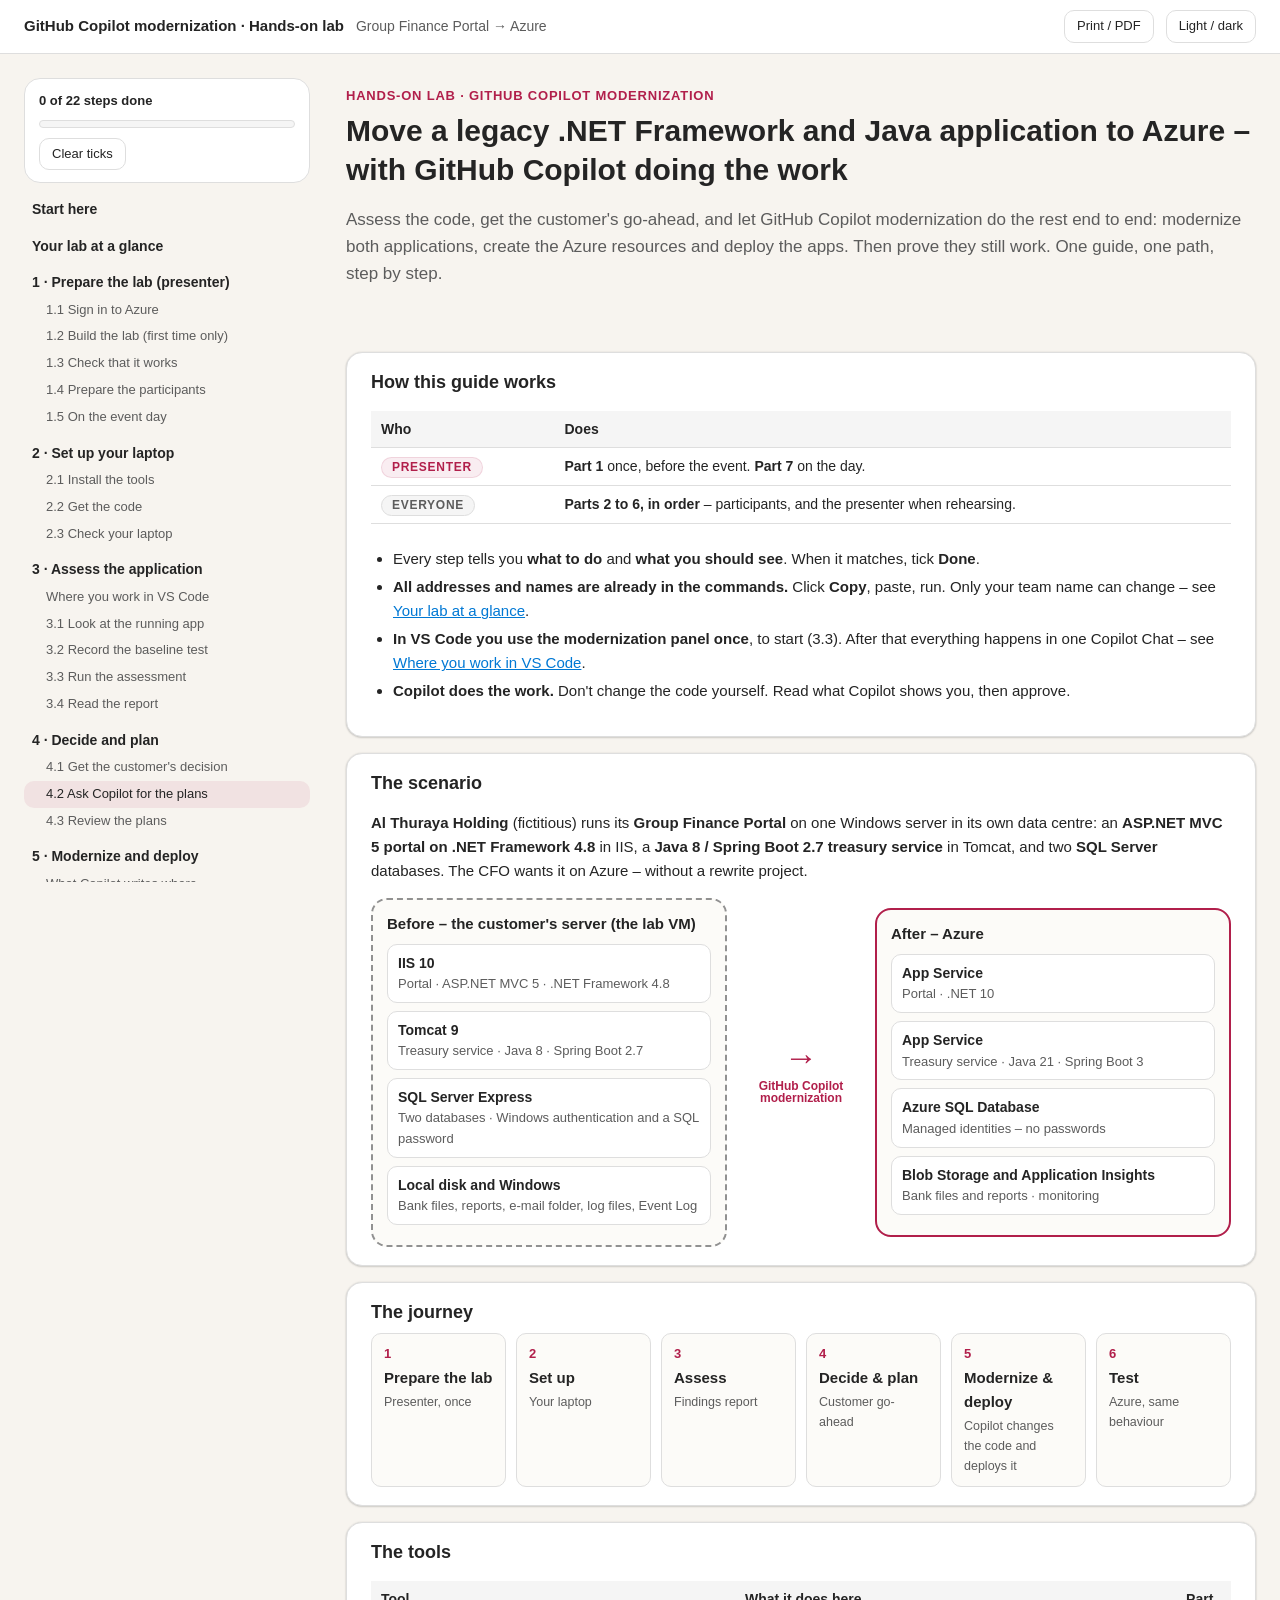
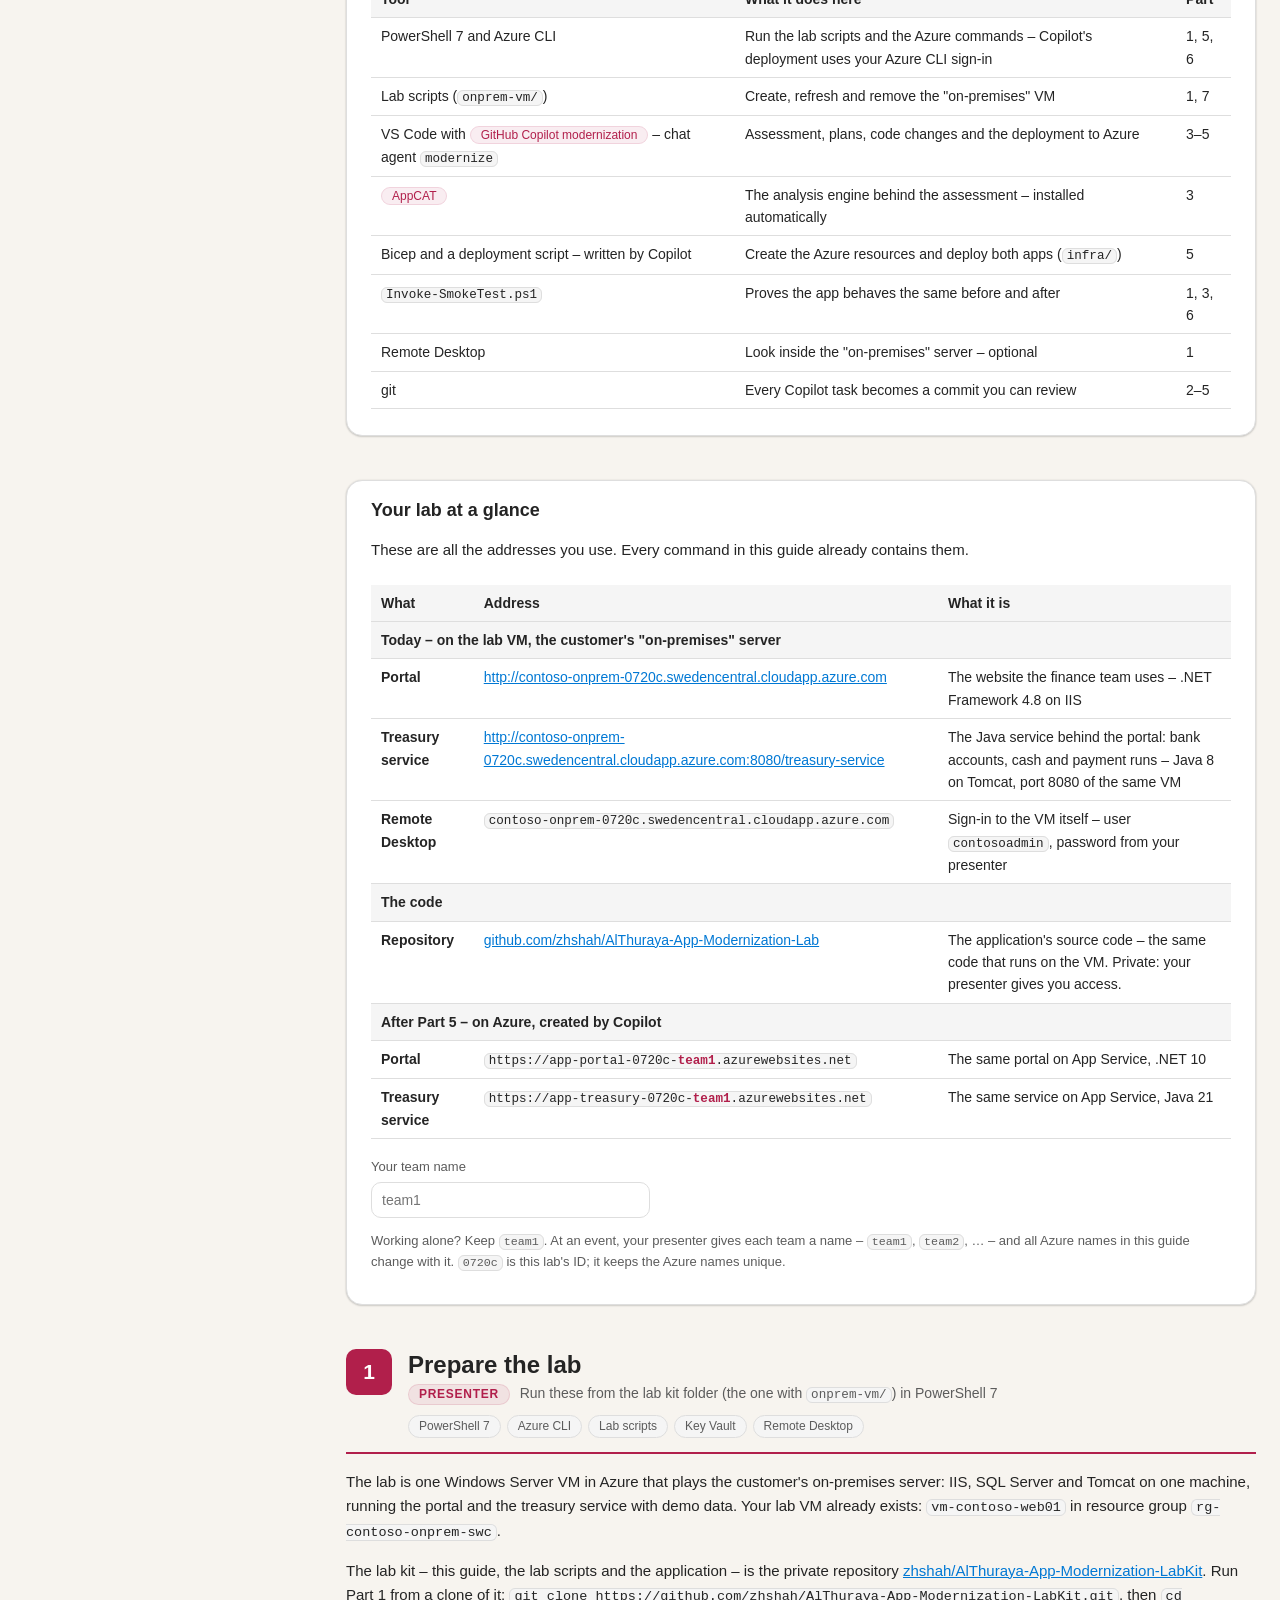
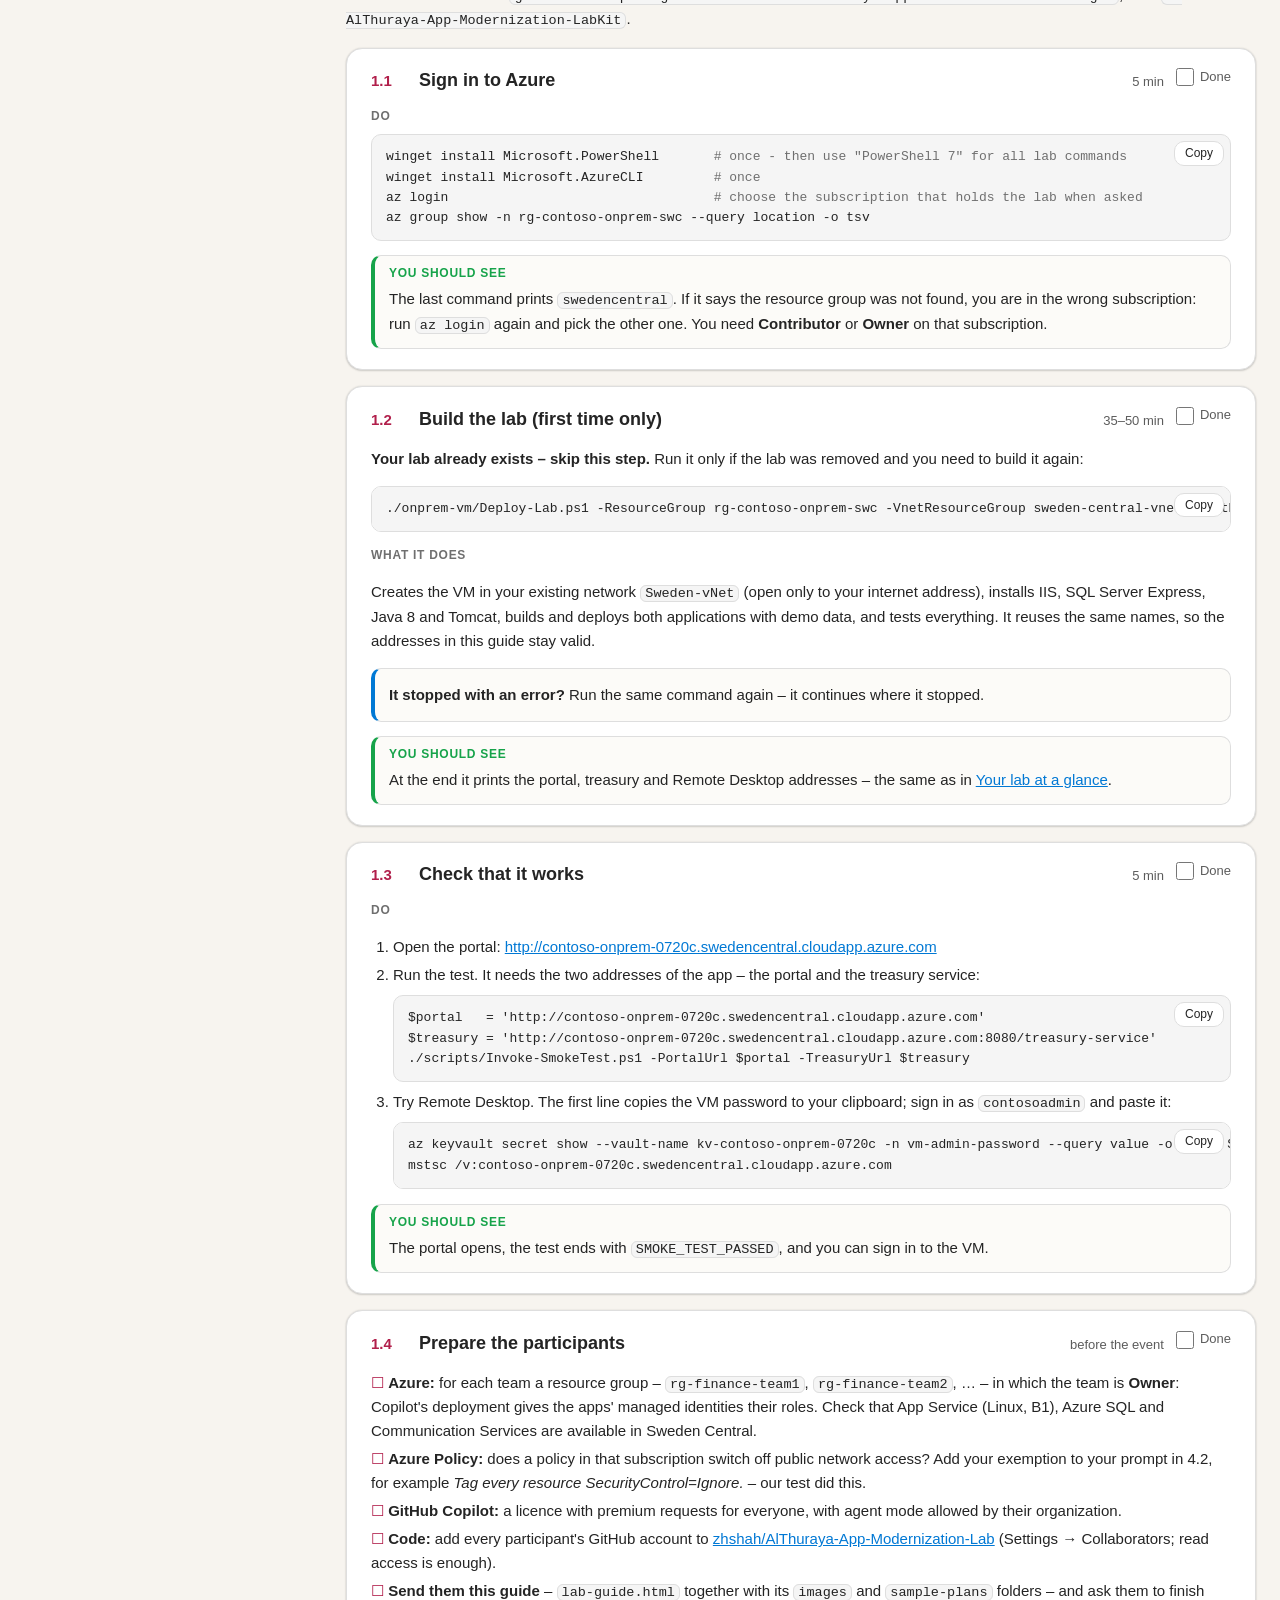
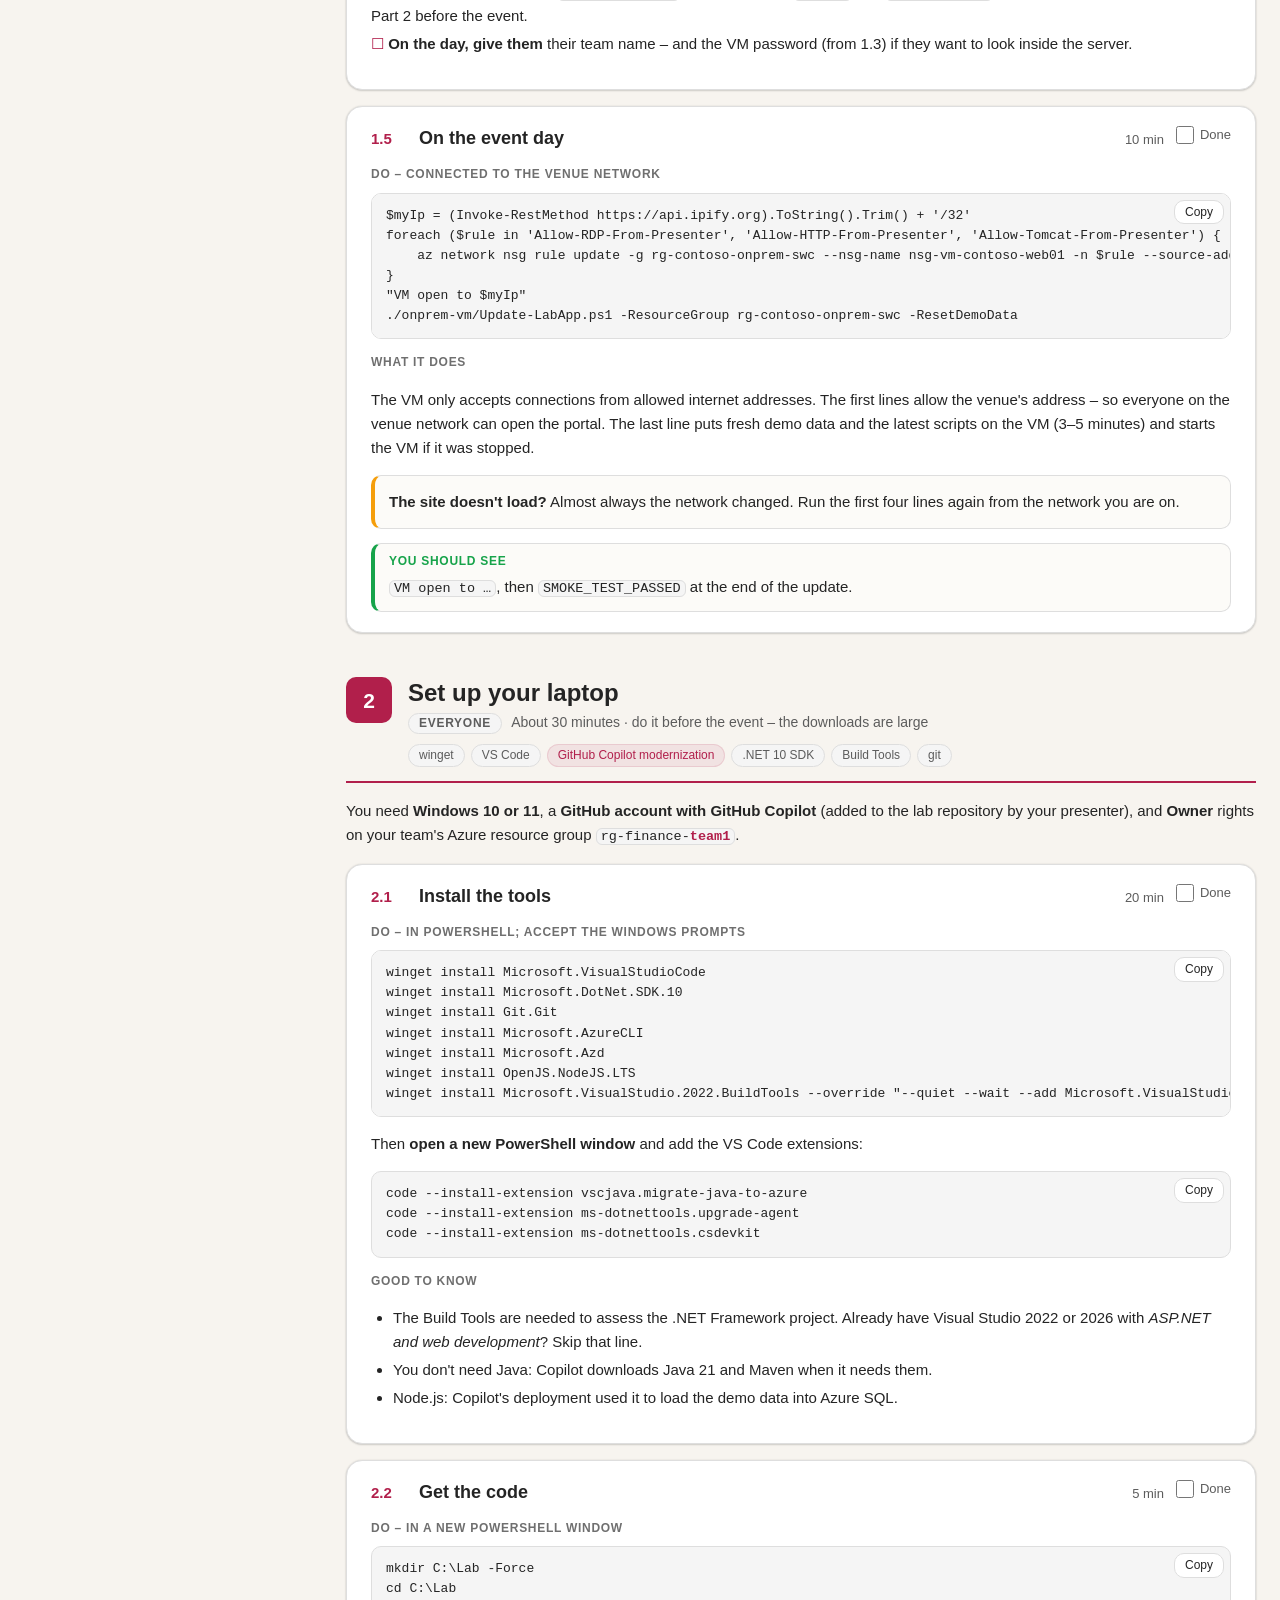
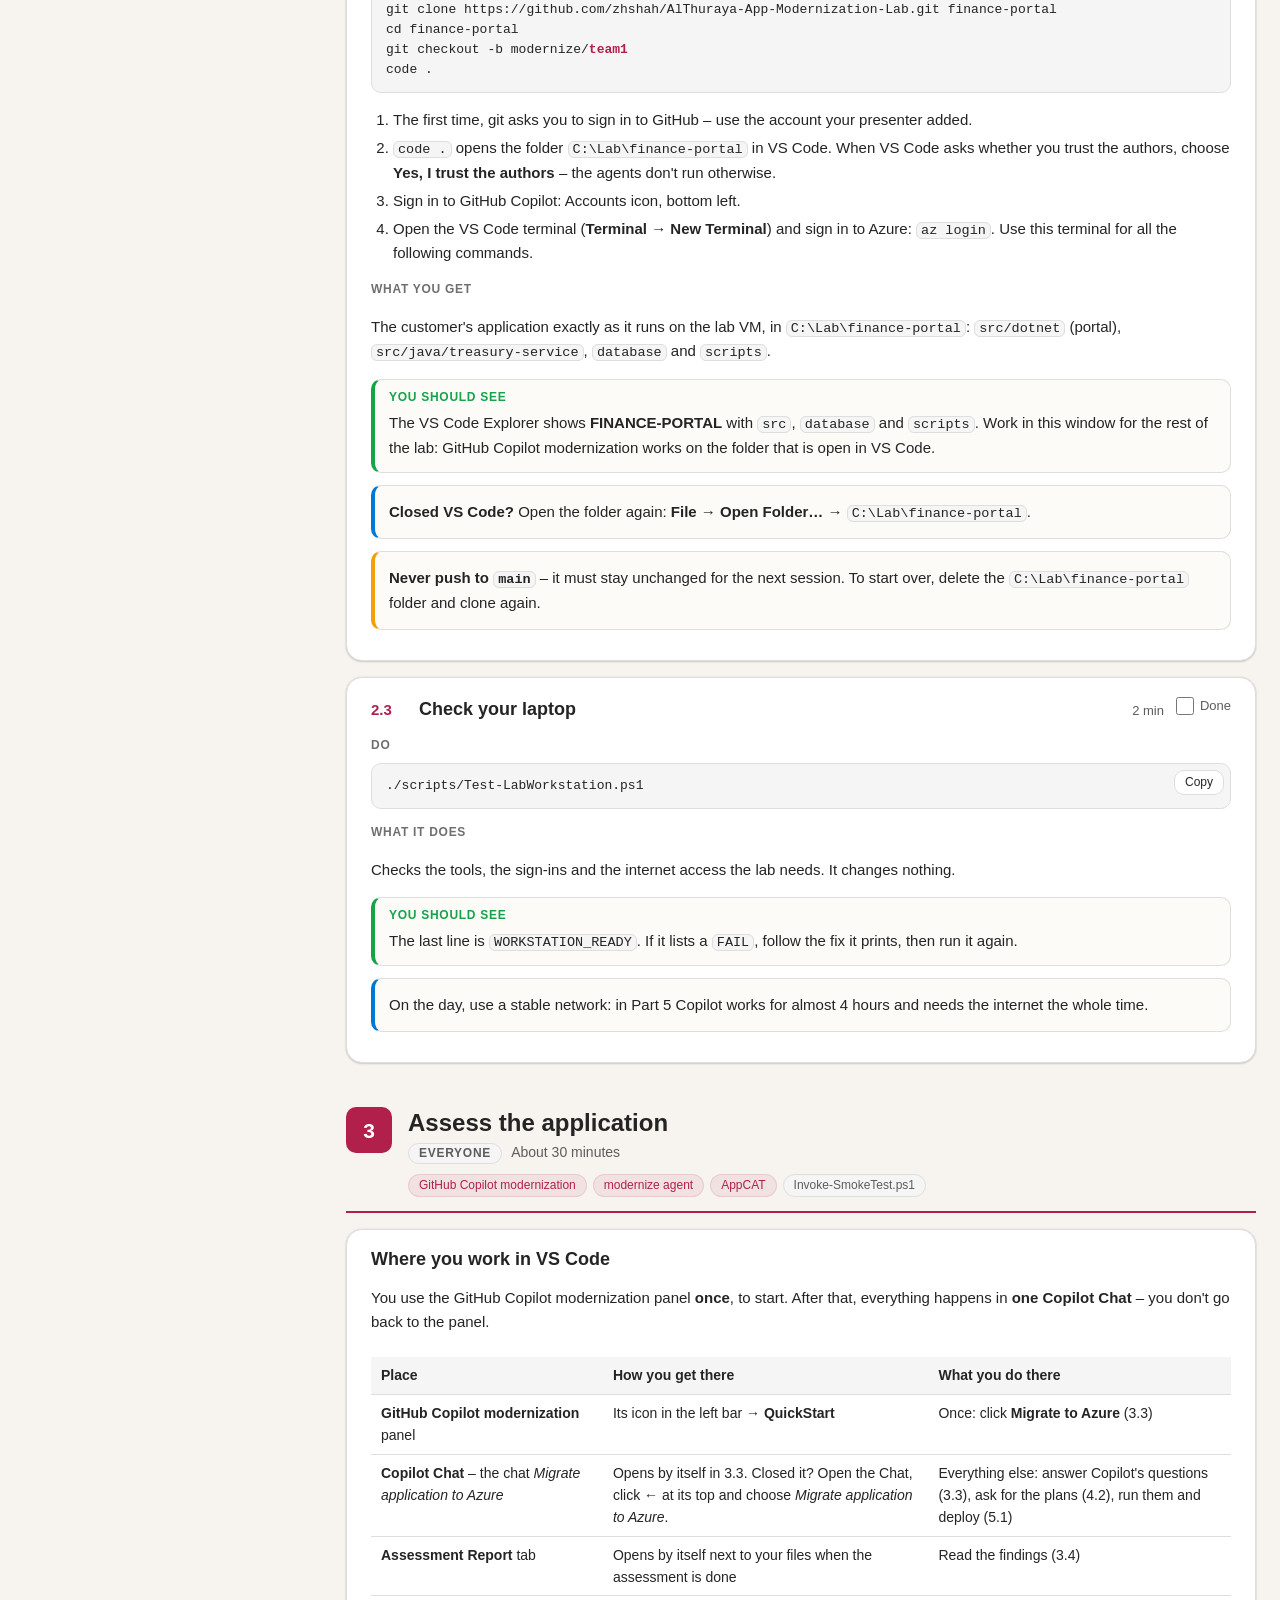
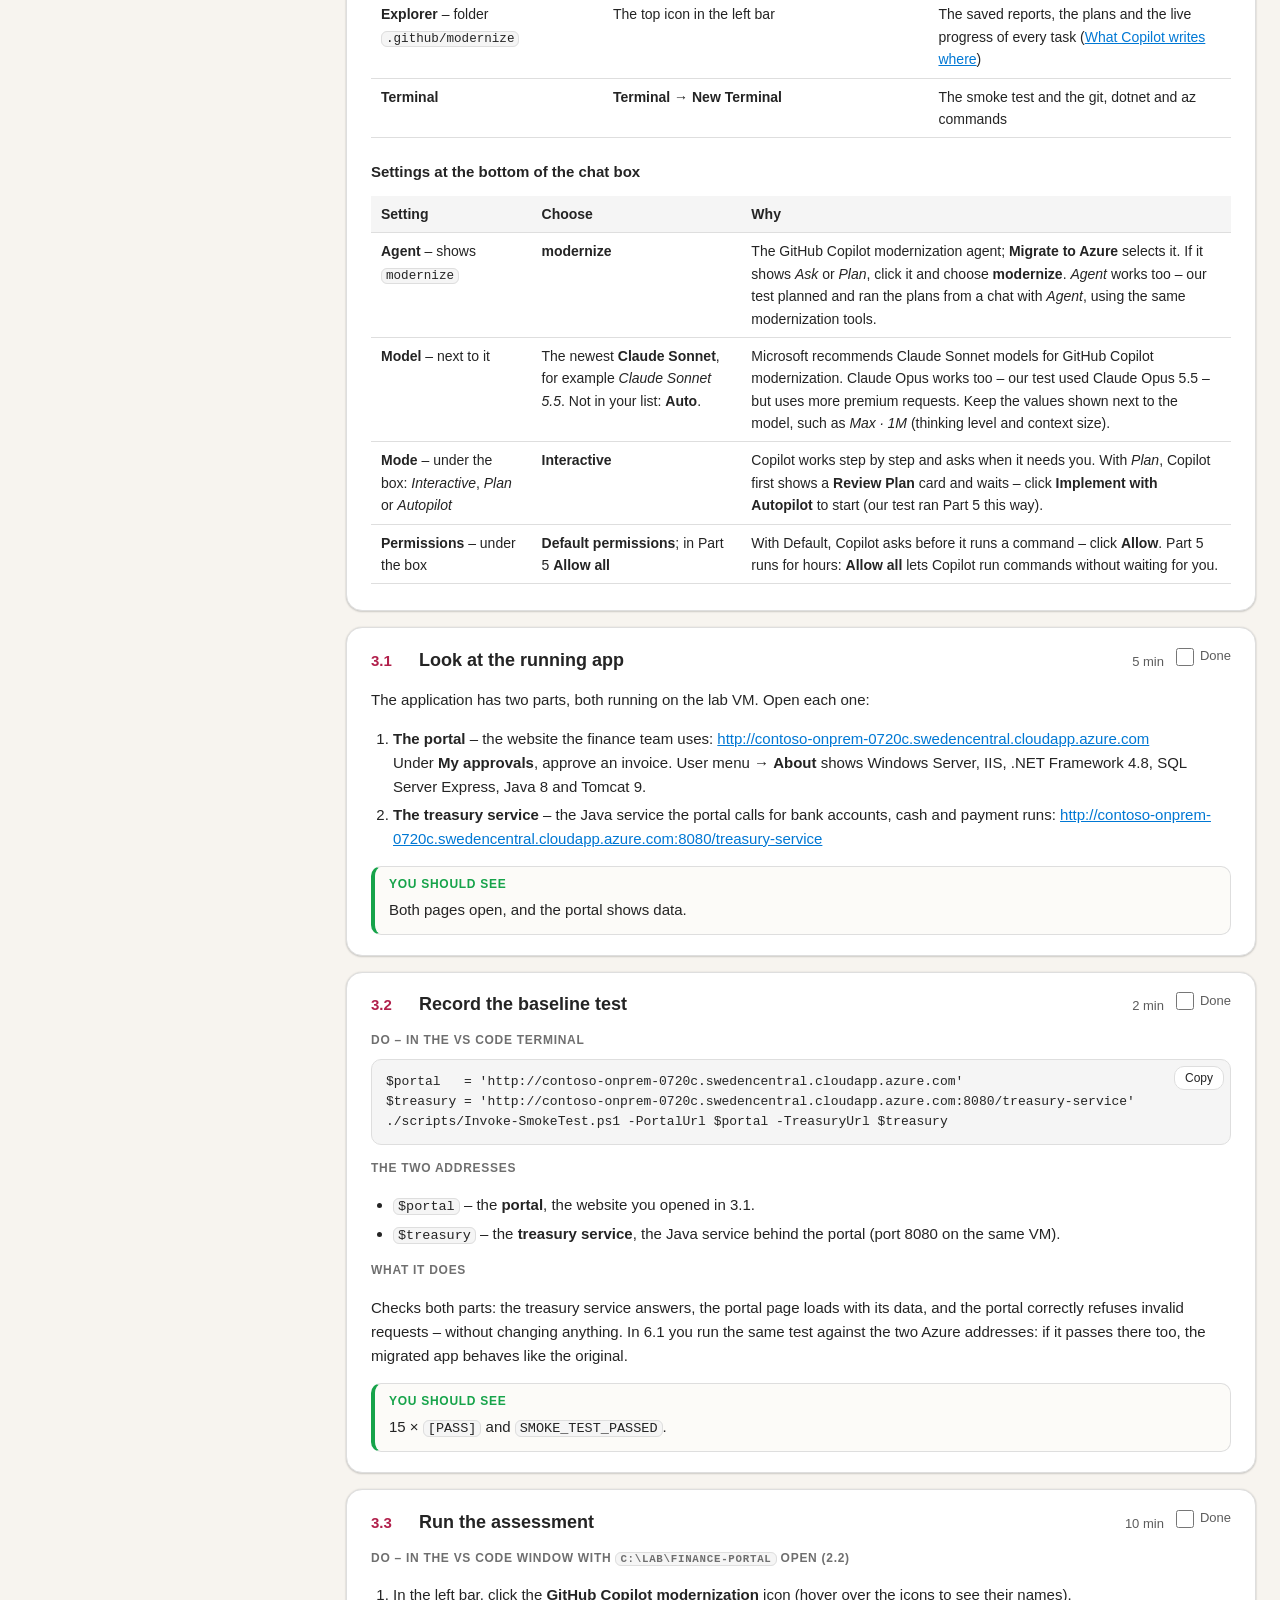
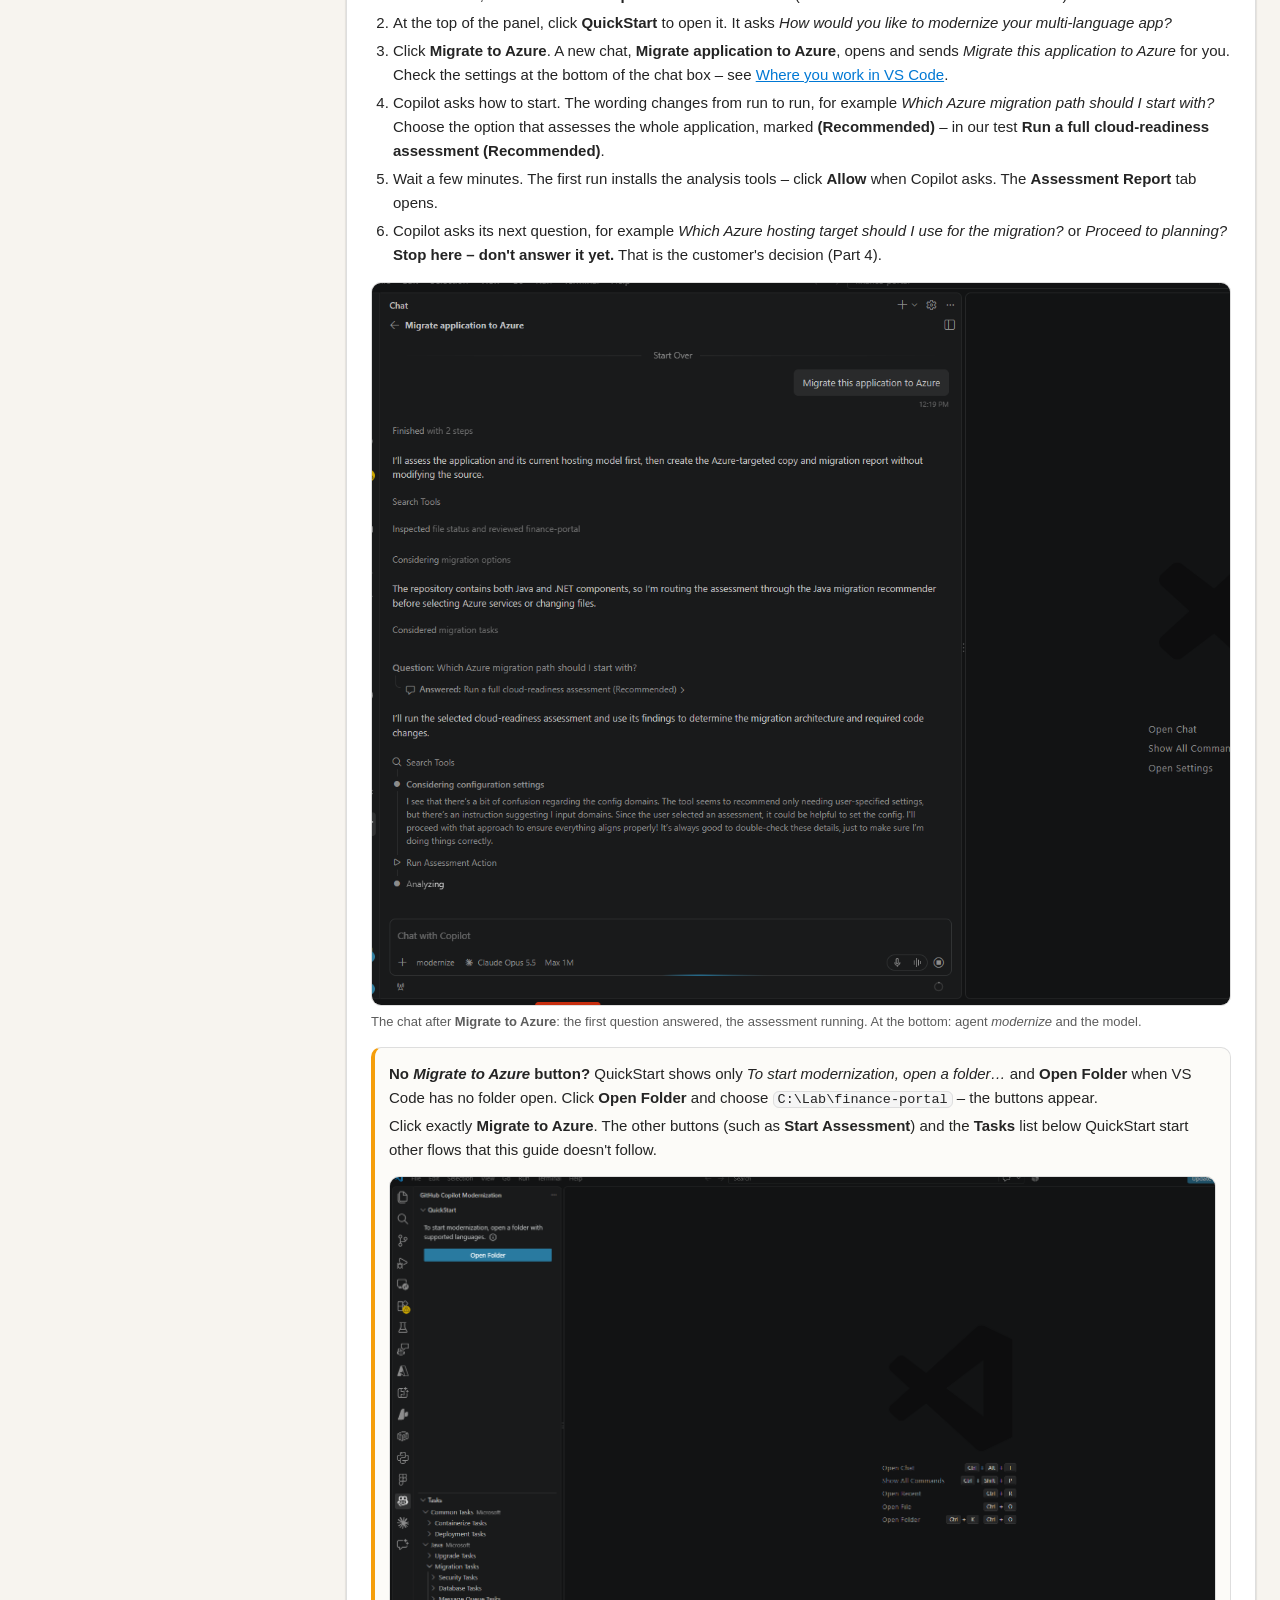
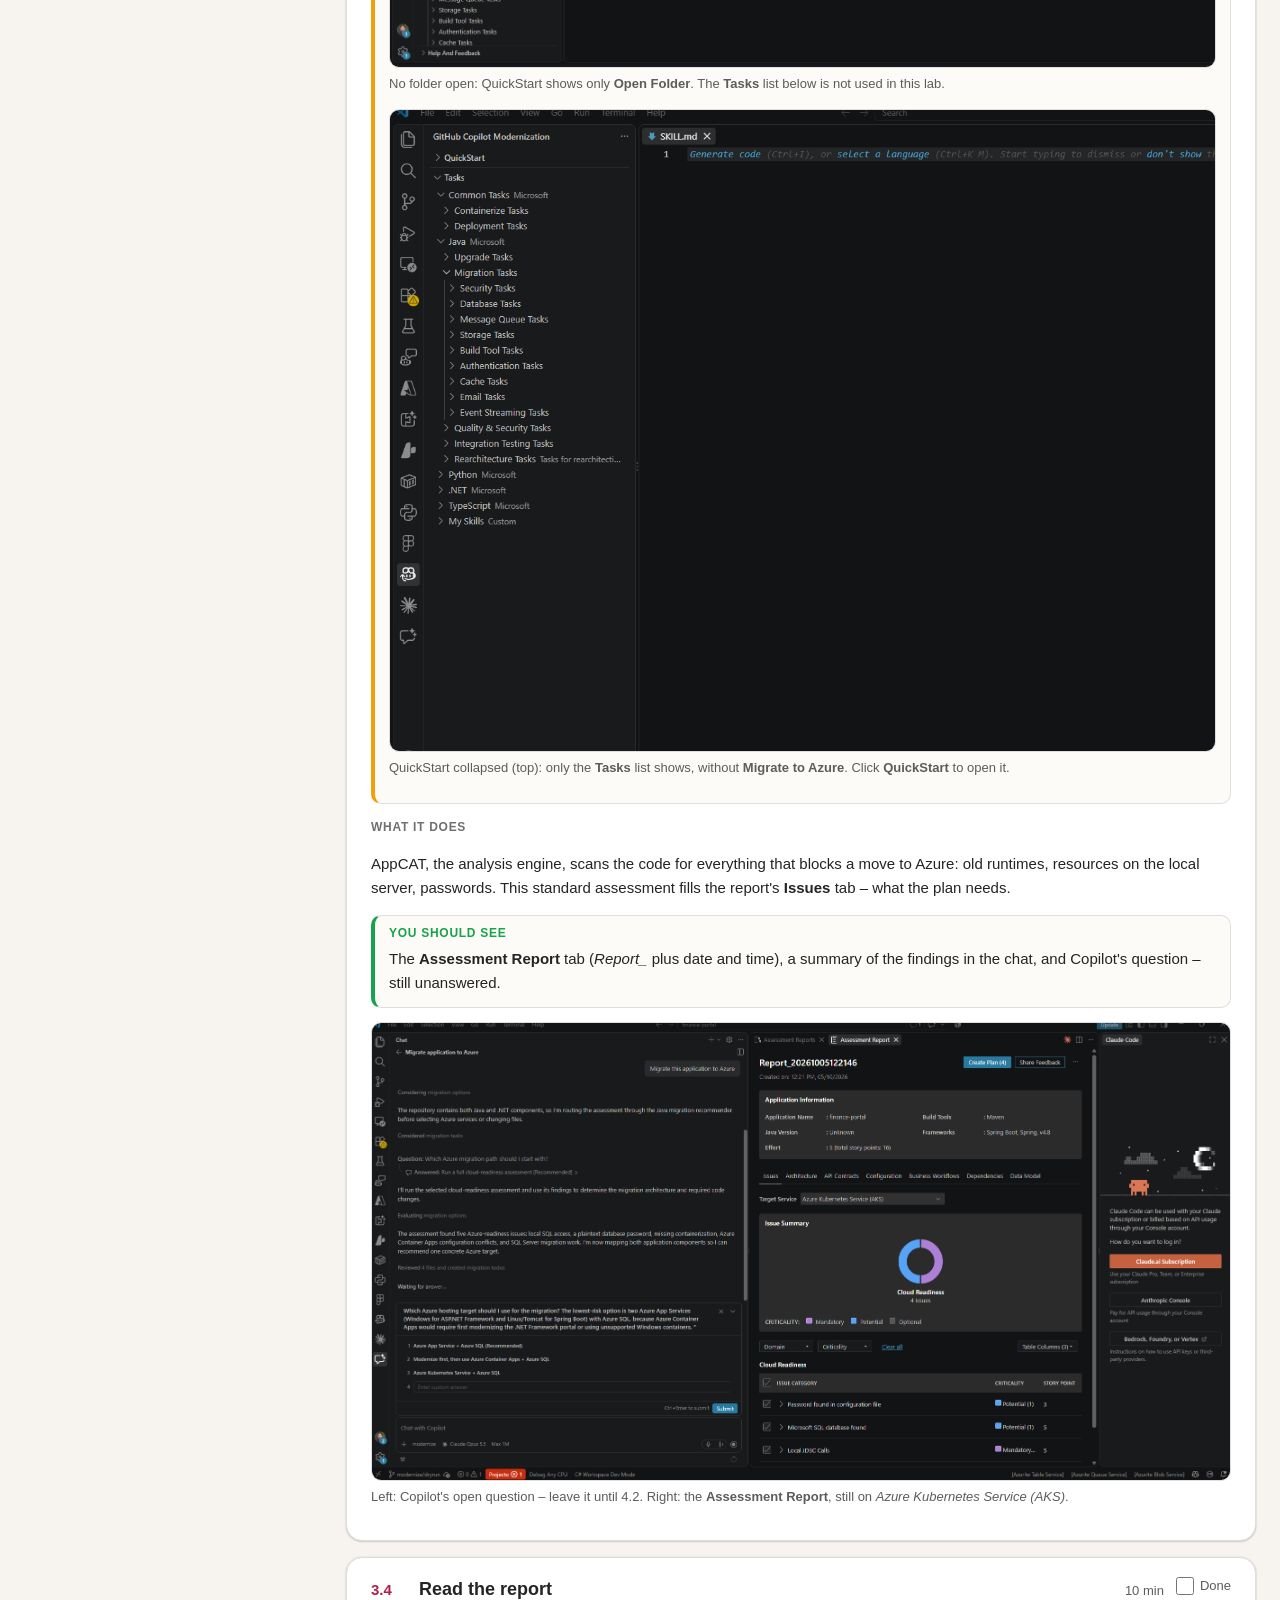
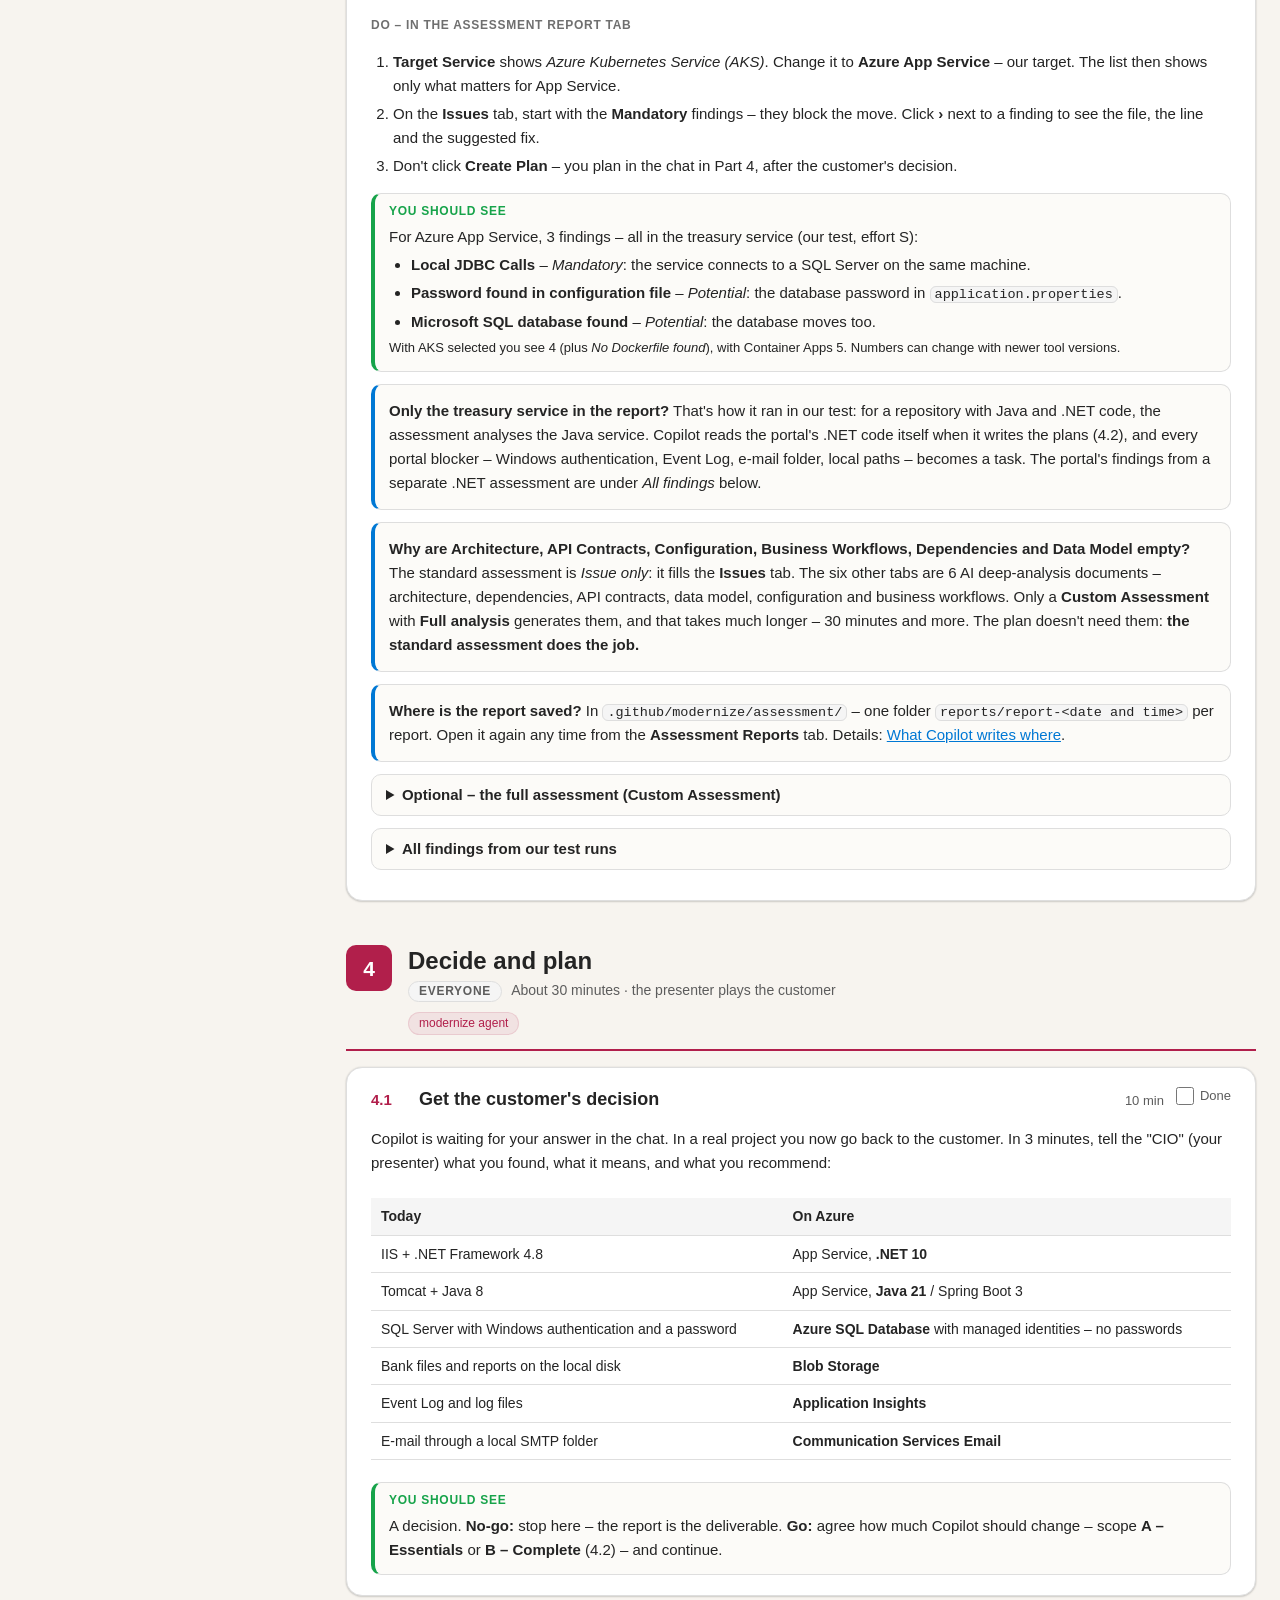
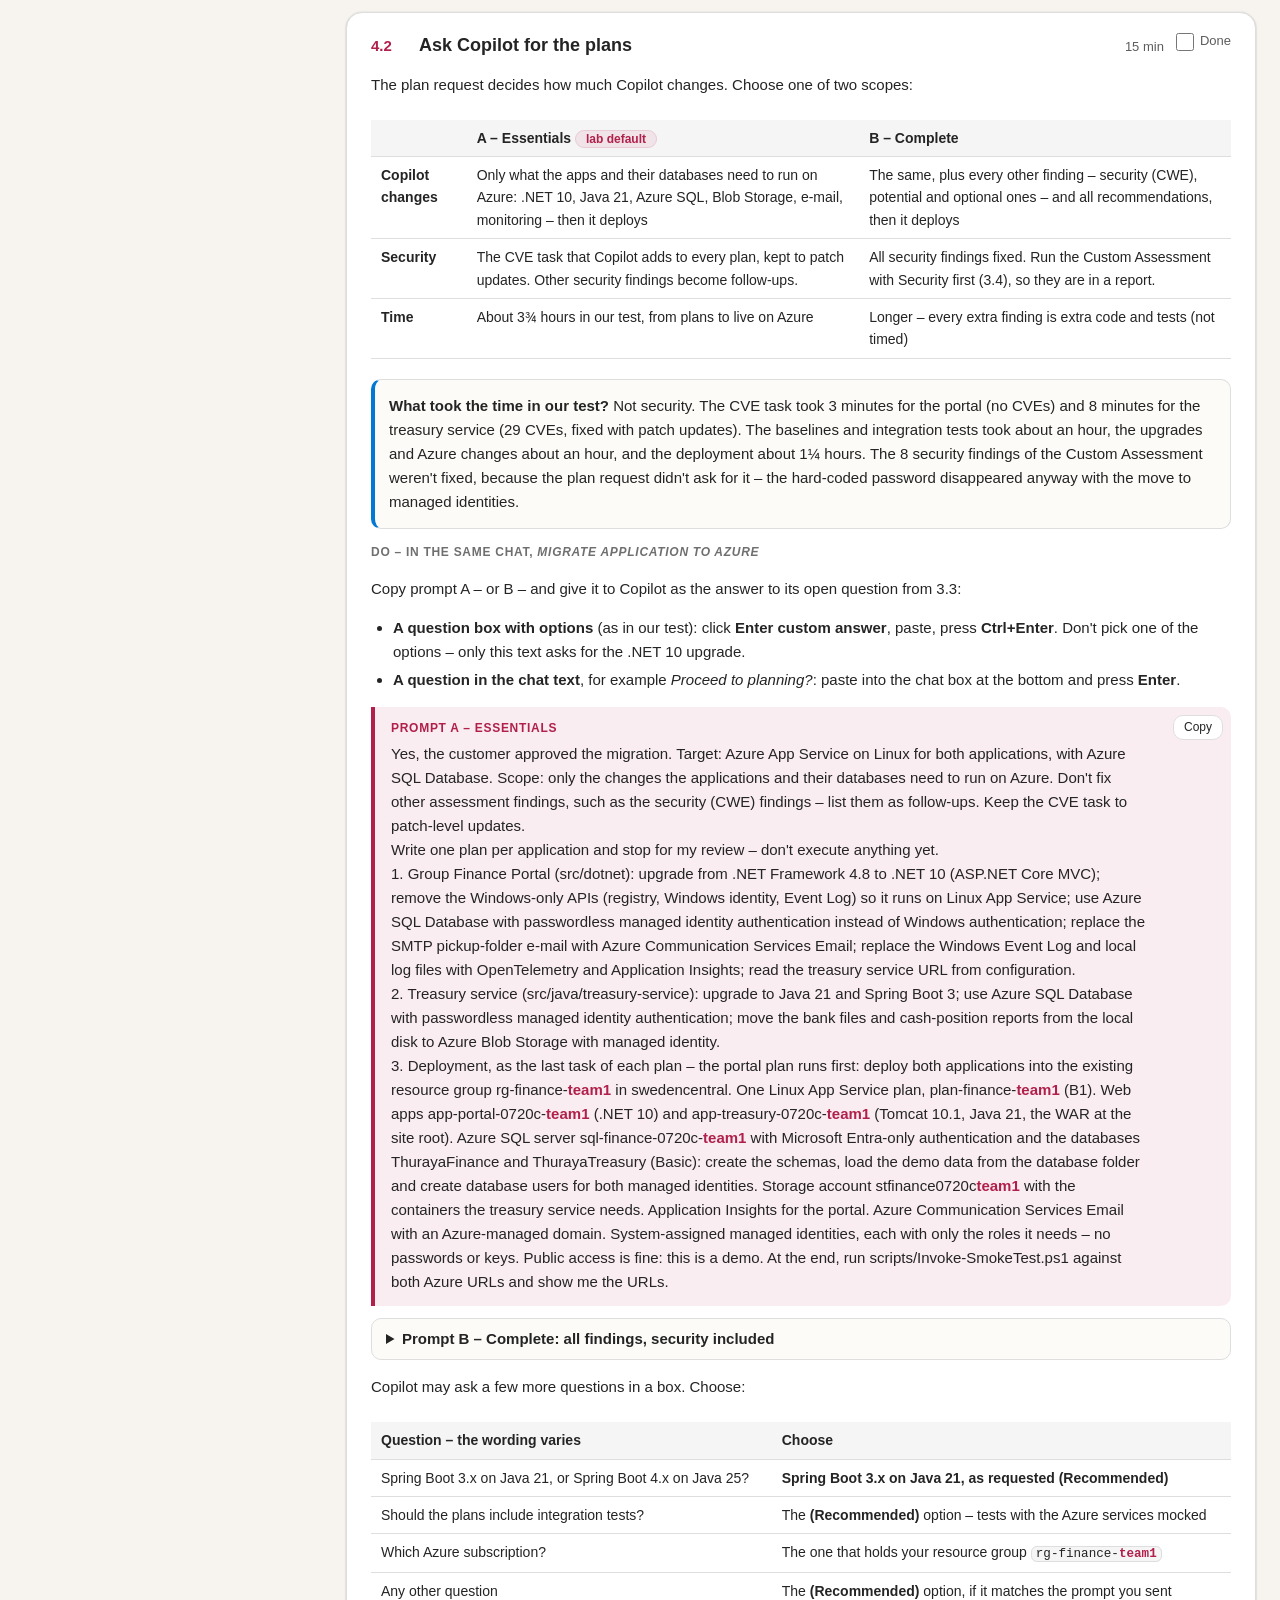
==== docs/lab/lab-guide.html @ 68ecb37b "Al Thuraya Group Finance Portal - modernization lab kit Lab guide (docs/lab/lab-guide.html) with scr" ====
<!DOCTYPE html>
<html lang="en">
<head>
<meta charset="utf-8">
<meta name="viewport" content="width=device-width, initial-scale=1">
<title>Lab guide · Modernize a .NET Framework + Java app to Azure PaaS with GitHub Copilot modernization</title>
<script>
  (() => {
    const param = new URLSearchParams(window.location.search).get("scoutTheme");
    const theme =
      param || (window.matchMedia("(prefers-color-scheme: dark)").matches ? "dark" : "light");
    document.documentElement.setAttribute("data-theme", theme);
  })();
</script>
<script>
  (() => {
    try {
      const saved = localStorage.getItem("ghcpLab.theme");
      if (saved && !new URLSearchParams(window.location.search).get("scoutTheme")) {
        document.documentElement.setAttribute("data-theme", saved);
      }
    } catch (e) { /* storage blocked: keep the detected theme */ }
  })();
</script>
<style>
:root {
  color-scheme: light;
  --cp-bg: #f7f4ef;
  --cp-bg-elevated: #fcfbf8;
  --cp-surface: #ffffff;
  --cp-surface-soft: #f5f5f5;
  --cp-border: #dedede;
  --cp-border-strong: #919191;
  --cp-text: #242424;
  --cp-text-muted: #5c5c5c;
  --cp-text-soft: #6f6f6f;
  --cp-accent: #b11f4b;
  --cp-accent-hover: #9a1a41;
  --cp-accent-soft: rgba(177, 31, 75, 0.08);
  --cp-accent-fg: #ffffff;
  --cp-success: #16a34a;
  --cp-danger: #dc2626;
  --cp-warning: #f59e0b;
  --cp-link: #0078d4;
  --cp-shadow: 0 18px 48px rgba(0, 0, 0, 0.12);
  --cp-overlay: rgba(255, 255, 255, 0.8);
  --cp-panel: rgba(255, 255, 255, 0.86);
  --cp-panel-strong: rgba(255, 255, 255, 0.96);
  --cp-sheen: rgba(255, 255, 255, 0.55);
  --cp-highlight: rgba(177, 31, 75, 0.12);
}
html[data-theme="dark"] {
  color-scheme: dark;
  --cp-bg: #3d3b3a;
  --cp-bg-elevated: #343231;
  --cp-surface: #292929;
  --cp-surface-soft: #2e2e2e;
  --cp-border: #474747;
  --cp-border-strong: #5f5f5f;
  --cp-text: #dedede;
  --cp-text-muted: #919191;
  --cp-text-soft: #b0b0b0;
  --cp-accent: #fd8ea1;
  --cp-accent-hover: #fb7b91;
  --cp-accent-soft: rgba(253, 142, 161, 0.14);
  --cp-accent-fg: #1a1a1a;
  --cp-success: #4ade80;
  --cp-danger: #f87171;
  --cp-warning: #fbbf24;
  --cp-link: #4da6ff;
  --cp-shadow: 0 18px 48px rgba(0, 0, 0, 0.32);
  --cp-overlay: rgba(41, 41, 41, 0.88);
  --cp-panel: rgba(41, 41, 41, 0.72);
  --cp-panel-strong: rgba(41, 41, 41, 0.96);
  --cp-sheen: rgba(255, 255, 255, 0.04);
  --cp-highlight: rgba(253, 142, 161, 0.12);
}

* { box-sizing: border-box; }
html { scroll-behavior: smooth; scroll-padding-top: 72px; }
body {
  margin: 0;
  background: var(--cp-bg);
  color: var(--cp-text);
  font-family: "Segoe UI", Aptos, Calibri, -apple-system, BlinkMacSystemFont, sans-serif;
  font-size: 15px;
  line-height: 1.6;
}
a { color: var(--cp-link); }
code, pre, kbd { font-family: Consolas, "Courier New", Courier, monospace; }
h1, h2, h3, h4 { line-height: 1.3; }
h1 { font-size: 30px; margin: 4px 0 12px; }
h2 { font-size: 24px; margin: 0; }
h3 { font-size: 18px; margin: 0; }
h4 { font-size: 15px; margin: 16px 0 6px; }
ul, ol { padding-left: 22px; }
li { margin: 4px 0; }

.topbar {
  position: sticky; top: 0; z-index: 20;
  display: flex; align-items: center; gap: 12px;
  padding: 10px 24px;
  background: var(--cp-panel-strong);
  border-bottom: 1px solid var(--cp-border);
}
.topbar .brand { font-weight: 700; }
.topbar .sub { color: var(--cp-text-muted); font-size: 14px; }
.topbar .spacer { flex: 1; }
.btn {
  font: inherit; font-size: 13px;
  padding: 5px 12px;
  border-radius: 0.625rem;
  border: 1px solid var(--cp-border);
  background: var(--cp-surface);
  color: var(--cp-text);
  cursor: pointer;
  white-space: nowrap;
}
.btn:hover { border-color: var(--cp-border-strong); }
.btn:focus-visible, a:focus-visible, input:focus-visible { outline: 2px solid var(--cp-accent); outline-offset: 2px; }

.layout {
  display: grid;
  grid-template-columns: 290px minmax(0, 1fr);
  gap: 32px;
  max-width: 1380px;
  margin: 0 auto;
  padding: 24px;
}
nav.toc {
  position: sticky; top: 72px; align-self: start;
  max-height: calc(100vh - 96px); overflow: auto;
  font-size: 14px;
  padding-right: 4px;
}
.progress-box {
  background: var(--cp-surface);
  border: 1px solid var(--cp-border);
  border-radius: 16px;
  padding: 12px 14px;
  margin-bottom: 12px;
}
.progress-box .count { font-weight: 600; font-size: 13px; }
.progress-bar {
  height: 8px; margin: 8px 0 10px;
  border-radius: 999px;
  background: var(--cp-surface-soft);
  border: 1px solid var(--cp-border);
  overflow: hidden;
}
.progress-bar span { display: block; height: 100%; width: 0; background: var(--cp-accent); transition: width 0.2s; }
nav.toc ol { list-style: none; margin: 0; padding: 0; }
nav.toc li { margin: 0; }
nav.toc a {
  display: block;
  padding: 3px 8px;
  border-radius: 0.625rem;
  color: var(--cp-text-muted);
  text-decoration: none;
}
nav.toc a:hover, nav.toc a.active { background: var(--cp-accent-soft); color: var(--cp-text); }
nav.toc a.part-link { color: var(--cp-text); font-weight: 600; margin-top: 8px; }
nav.toc ol.sub a { padding-left: 22px; font-size: 13px; }
nav.toc a.is-done::after { content: " ✓"; color: var(--cp-success); }

main { min-width: 0; }
.hero { padding: 8px 0 4px; }
.eyebrow { color: var(--cp-accent); font-weight: 700; font-size: 13px; letter-spacing: 0.06em; text-transform: uppercase; margin: 0; }
.lead { font-size: 17px; color: var(--cp-text-muted); max-width: 900px; }

.part { margin-top: 44px; }
.part-head {
  display: flex; gap: 16px; align-items: flex-start;
  padding-bottom: 12px; margin-bottom: 16px;
  border-bottom: 2px solid var(--cp-accent);
}
.part-letter {
  flex: none;
  width: 46px; height: 46px;
  border-radius: 0.625rem;
  display: grid; place-items: center;
  background: var(--cp-accent); color: var(--cp-accent-fg);
  font-weight: 700; font-size: 21px;
}
.part-meta { color: var(--cp-text-muted); margin: 2px 0 0; font-size: 14px; }
.role {
  display: inline-block;
  margin-right: 6px;
  padding: 0 10px;
  border-radius: 999px;
  border: 1px solid var(--cp-border);
  background: var(--cp-surface-soft);
  color: var(--cp-text-muted);
  font-size: 12px; font-weight: 700;
  letter-spacing: 0.06em; text-transform: uppercase;
}
.role.presenter { color: var(--cp-accent); border-color: var(--cp-highlight); background: var(--cp-accent-soft); }

.card, .step {
  background: var(--cp-surface);
  border: 1px solid var(--cp-border);
  border-radius: 16px;
  box-shadow: 0 0 2px rgba(0,0,0,0.12), 0 1px 2px rgba(0,0,0,0.14);
  padding: 18px 24px;
  margin: 16px 0;
}
.card > h3 { margin-bottom: 8px; }
.step-head { display: flex; align-items: baseline; gap: 12px; flex-wrap: wrap; }
.step-num { font-weight: 700; color: var(--cp-accent); min-width: 36px; }
.step-time { margin-left: auto; color: var(--cp-text-muted); font-size: 13px; }
.done-box { display: inline-flex; align-items: center; gap: 6px; font-size: 13px; color: var(--cp-text-muted); cursor: pointer; user-select: none; }
.done-box input { width: 18px; height: 18px; margin: 0; accent-color: var(--cp-accent); cursor: pointer; }
.step.is-done { border-color: var(--cp-success); }
.step.is-done .step-num::after { content: " ✓"; color: var(--cp-success); }

.chips { display: flex; flex-wrap: wrap; gap: 6px; margin: 10px 0 2px; }
.chip {
  font-size: 12px; line-height: 1.6;
  padding: 1px 10px;
  border-radius: 999px;
  background: var(--cp-accent-soft); color: var(--cp-accent);
  border: 1px solid var(--cp-highlight);
  white-space: nowrap;
}
.chip.neutral { background: var(--cp-surface-soft); color: var(--cp-text-muted); border-color: var(--cp-border); }

.lbl {
  display: block;
  margin: 14px 0 4px;
  font-size: 12px; font-weight: 700;
  letter-spacing: 0.06em; text-transform: uppercase;
  color: var(--cp-text-soft);
}
pre {
  position: relative;
  margin: 8px 0;
  padding: 12px 14px;
  padding-right: 72px;
  background: var(--cp-surface-soft);
  border: 1px solid var(--cp-border);
  border-radius: 0.625rem;
  overflow-x: auto;
  font-size: 13px; line-height: 1.55;
  white-space: pre;
}
pre .copy { position: absolute; top: 6px; right: 6px; font-family: "Segoe UI", Aptos, Calibri, sans-serif; font-size: 12px; padding: 2px 10px; }
:not(pre) > code {
  background: var(--cp-surface-soft);
  border: 1px solid var(--cp-border);
  border-radius: 6px;
  padding: 0 4px;
  font-size: 0.9em;
  overflow-wrap: anywhere;
}
.v { color: var(--cp-accent); font-weight: 600; }
.cmt { color: var(--cp-text-soft); }

.prompt {
  position: relative;
  margin: 10px 0;
  padding: 12px 16px; padding-right: 84px;
  border-left: 4px solid var(--cp-accent);
  background: var(--cp-accent-soft);
  border-radius: 0 0.625rem 0.625rem 0;
}
.prompt .copy { position: absolute; top: 8px; right: 8px; font-size: 12px; padding: 2px 10px; }
.prompt-text { white-space: pre-wrap; }
.prompt-label { display: block; font-size: 12px; font-weight: 700; letter-spacing: 0.06em; text-transform: uppercase; color: var(--cp-accent); margin-bottom: 4px; }

.callout {
  margin: 12px 0;
  padding: 10px 14px;
  border: 1px solid var(--cp-border);
  border-left-width: 4px;
  border-radius: 0.625rem;
  background: var(--cp-bg-elevated);
}
.callout.tip { border-left-color: var(--cp-link); }
.callout.warn { border-left-color: var(--cp-warning); }
.callout.danger { border-left-color: var(--cp-danger); }
.callout.ok { border-left-color: var(--cp-success); }
.callout p { margin: 4px 0; }
.expect {
  margin: 14px 0 2px;
  padding: 8px 14px;
  border: 1px solid var(--cp-border);
  border-left: 4px solid var(--cp-success);
  border-radius: 0.625rem;
  background: var(--cp-bg-elevated);
}
.expect::before { content: "You should see"; display: block; font-size: 12px; font-weight: 700; letter-spacing: 0.06em; text-transform: uppercase; color: var(--cp-success); }
.expect p, .expect ul { margin: 4px 0; }

.table-wrap { overflow-x: auto; }
table { width: 100%; border-collapse: collapse; font-size: 14px; margin: 8px 0; }
th, td { text-align: left; vertical-align: top; padding: 7px 10px; border-bottom: 1px solid var(--cp-border); }
th { background: var(--cp-surface-soft); font-weight: 600; }
td code { white-space: nowrap; }
td.wrap code { white-space: normal; }

details { margin: 12px 0; border: 1px solid var(--cp-border); border-radius: 0.625rem; background: var(--cp-bg-elevated); }
details > summary { cursor: pointer; padding: 8px 14px; font-weight: 600; }
details > div { padding: 0 14px 10px; }

.flow { display: flex; flex-wrap: wrap; gap: 10px; }
.flow a.stage {
  flex: 1 1 130px;
  display: flex; flex-direction: column; gap: 2px;
  padding: 10px 12px;
  border: 1px solid var(--cp-border);
  border-radius: 0.625rem;
  background: var(--cp-bg-elevated);
  color: var(--cp-text); text-decoration: none;
}
.flow a.stage:hover { border-color: var(--cp-accent); }
.flow .stage-l { color: var(--cp-accent); font-weight: 700; font-size: 13px; }
.flow small { color: var(--cp-text-muted); }

.arch { display: grid; grid-template-columns: 1fr 120px 1fr; gap: 14px; align-items: center; }
.zone { border: 2px dashed var(--cp-border-strong); border-radius: 16px; padding: 12px 14px; background: var(--cp-bg-elevated); }
.zone.azure { border-style: solid; border-color: var(--cp-accent); }
.zone-title { font-weight: 700; margin-bottom: 4px; }
.node { background: var(--cp-surface); border: 1px solid var(--cp-border); border-radius: 0.625rem; padding: 7px 10px; margin: 8px 0; font-size: 13px; color: var(--cp-text-muted); }
.node b { display: block; color: var(--cp-text); font-size: 14px; }
.arch-arrow { text-align: center; color: var(--cp-accent); font-size: 34px; line-height: 1; }
.arch-arrow small { display: block; font-size: 12px; font-weight: 600; margin-top: 6px; }

.vars { display: grid; grid-template-columns: repeat(auto-fill, minmax(260px, 1fr)); gap: 12px; margin-top: 10px; }
.vars label { display: flex; flex-direction: column; gap: 4px; font-size: 13px; color: var(--cp-text-muted); }
.vars input {
  font: inherit; font-size: 14px;
  padding: 6px 10px;
  border-radius: 0.625rem;
  border: 1px solid var(--cp-border);
  background: var(--cp-surface);
  color: var(--cp-text);
}
.muted { color: var(--cp-text-muted); }
.small { font-size: 13px; }
.checklist { list-style: none; padding-left: 0; }
.checklist li::before { content: "☐ "; color: var(--cp-accent); }
figure.shot { margin: 14px 0; }
figure.shot img { display: block; max-width: 100%; height: auto; border: 1px solid var(--cp-border); border-radius: 0.625rem; }
figure.shot figcaption { margin-top: 6px; font-size: 13px; color: var(--cp-text-muted); }
footer { margin: 56px 0 24px; padding-top: 16px; border-top: 1px solid var(--cp-border); color: var(--cp-text-muted); font-size: 13px; }

@media (max-width: 980px) {
  .topbar { padding: 8px 12px; gap: 8px; }
  .topbar .sub { display: none; }
  .layout { grid-template-columns: 1fr; padding: 16px 12px; }
  nav.toc { position: static; max-height: none; }
  .arch { grid-template-columns: 1fr; }
  .arch-arrow { transform: rotate(90deg); }
}
@media print {
  .topbar, nav.toc, .copy, .done-box { display: none !important; }
  .layout { display: block; padding: 0; }
  .card, .step { box-shadow: none; break-inside: avoid; }
  figure.shot { break-inside: avoid; }
  details { border: none; }
  pre { white-space: pre-wrap; }
}
</style>
</head>
<body>
<header class="topbar">
  <span class="brand">GitHub Copilot modernization · Hands-on lab</span>
  <span class="sub">Group Finance Portal → Azure</span>
  <span class="spacer"></span>
  <button class="btn" id="print-btn" type="button">Print / PDF</button>
  <button class="btn" id="theme-toggle" type="button">Light / dark</button>
</header>

<div class="layout">
<nav class="toc" aria-label="Contents">
  <div class="progress-box">
    <div class="count" id="progress-count">0 steps done</div>
    <div class="progress-bar" aria-hidden="true"><span id="progress-fill"></span></div>
    <button class="btn" id="reset-progress" type="button">Clear ticks</button>
  </div>
  <ol>
    <li><a class="part-link" href="#overview">Start here</a></li>
    <li><a class="part-link" href="#values">Your lab at a glance</a></li>
    <li><a class="part-link" href="#part-1">1 · Prepare the lab (presenter)</a>
      <ol class="sub">
        <li><a href="#s1-1">1.1 Sign in to Azure</a></li>
        <li><a href="#s1-2">1.2 Build the lab (first time only)</a></li>
        <li><a href="#s1-3">1.3 Check that it works</a></li>
        <li><a href="#s1-4">1.4 Prepare the participants</a></li>
        <li><a href="#s1-5">1.5 On the event day</a></li>
      </ol>
    </li>
    <li><a class="part-link" href="#part-2">2 · Set up your laptop</a>
      <ol class="sub">
        <li><a href="#s2-1">2.1 Install the tools</a></li>
        <li><a href="#s2-2">2.2 Get the code</a></li>
        <li><a href="#s2-3">2.3 Check your laptop</a></li>
      </ol>
    </li>
    <li><a class="part-link" href="#part-3">3 · Assess the application</a>
      <ol class="sub">
        <li><a href="#where">Where you work in VS Code</a></li>
        <li><a href="#s3-1">3.1 Look at the running app</a></li>
        <li><a href="#s3-2">3.2 Record the baseline test</a></li>
        <li><a href="#s3-3">3.3 Run the assessment</a></li>
        <li><a href="#s3-4">3.4 Read the report</a></li>
      </ol>
    </li>
    <li><a class="part-link" href="#part-4">4 · Decide and plan</a>
      <ol class="sub">
        <li><a href="#s4-1">4.1 Get the customer's decision</a></li>
        <li><a href="#s4-2">4.2 Ask Copilot for the plans</a></li>
        <li><a href="#s4-3">4.3 Review the plans</a></li>
      </ol>
    </li>
    <li><a class="part-link" href="#part-5">5 · Modernize and deploy</a>
      <ol class="sub">
        <li><a href="#files">What Copilot writes where</a></li>
        <li><a href="#s5-1">5.1 Start the run</a></li>
        <li><a href="#s5-2">5.2 Follow the progress</a></li>
        <li><a href="#s5-3">5.3 Read the final summary</a></li>
        <li><a href="#s5-4">5.4 See what changed</a></li>
      </ol>
    </li>
    <li><a class="part-link" href="#part-6">6 · Test on Azure</a>
      <ol class="sub">
        <li><a href="#s6-1">6.1 Run the test on Azure</a></li>
        <li><a href="#s6-2">6.2 Look at it on Azure</a></li>
        <li><a href="#result">The result: everything on Azure</a></li>
        <li><a href="#s6-3">6.3 Clean up</a></li>
      </ol>
    </li>
    <li><a class="part-link" href="#part-7">7 · Run the day (presenter)</a>
      <ol class="sub">
        <li><a href="#agenda">Agenda</a></li>
        <li><a href="#demo">Customer demo</a></li>
        <li><a href="#trouble">Troubleshooting</a></li>
        <li><a href="#reset">Reset and clean up</a></li>
        <li><a href="#tested">What was tested</a></li>
      </ol>
    </li>
  </ol>
</nav>

<main>
<section class="hero" id="top">
  <p class="eyebrow">Hands-on lab · GitHub Copilot modernization</p>
  <h1>Move a legacy .NET Framework and Java application to Azure – with GitHub Copilot doing the work</h1>
  <p class="lead">Assess the code, get the customer's go-ahead, and let GitHub Copilot modernization do the rest end to end: modernize both applications, create the Azure resources and deploy the apps. Then prove they still work. One guide, one path, step by step.</p>
</section>

<section class="part" id="overview">
  <div class="card">
    <h3>How this guide works</h3>
    <div class="table-wrap"><table>
      <thead><tr><th>Who</th><th>Does</th></tr></thead>
      <tbody>
        <tr><td><span class="role presenter">Presenter</span></td><td><strong>Part 1</strong> once, before the event. <strong>Part 7</strong> on the day.</td></tr>
        <tr><td><span class="role">Everyone</span></td><td><strong>Parts 2 to 6, in order</strong> – participants, and the presenter when rehearsing.</td></tr>
      </tbody>
    </table></div>
    <ul>
      <li>Every step tells you <strong>what to do</strong> and <strong>what you should see</strong>. When it matches, tick <strong>Done</strong>.</li>
      <li><strong>All addresses and names are already in the commands.</strong> Click <strong>Copy</strong>, paste, run. Only your team name can change – see <a href="#values">Your lab at a glance</a>.</li>
      <li><strong>In VS Code you use the modernization panel once</strong>, to start (3.3). After that everything happens in one Copilot Chat – see <a href="#where">Where you work in VS Code</a>.</li>
      <li><strong>Copilot does the work.</strong> Don't change the code yourself. Read what Copilot shows you, then approve.</li>
    </ul>
  </div>

  <div class="card">
    <h3>The scenario</h3>
    <p><strong>Al Thuraya Holding</strong> (fictitious) runs its <strong>Group Finance Portal</strong> on one Windows server in its own data centre: an <strong>ASP.NET MVC 5 portal on .NET Framework 4.8</strong> in IIS, a <strong>Java 8 / Spring Boot 2.7 treasury service</strong> in Tomcat, and two <strong>SQL Server</strong> databases. The CFO wants it on Azure – without a rewrite project.</p>
    <div class="arch">
      <div class="zone">
        <div class="zone-title">Before – the customer's server (the lab VM)</div>
        <div class="node"><b>IIS 10</b>Portal · ASP.NET MVC 5 · .NET Framework 4.8</div>
        <div class="node"><b>Tomcat 9</b>Treasury service · Java 8 · Spring Boot 2.7</div>
        <div class="node"><b>SQL Server Express</b>Two databases · Windows authentication and a SQL password</div>
        <div class="node"><b>Local disk and Windows</b>Bank files, reports, e-mail folder, log files, Event Log</div>
      </div>
      <div class="arch-arrow" aria-hidden="true">→<small>GitHub Copilot modernization</small></div>
      <div class="zone azure">
        <div class="zone-title">After – Azure</div>
        <div class="node"><b>App Service</b>Portal · .NET 10</div>
        <div class="node"><b>App Service</b>Treasury service · Java 21 · Spring Boot 3</div>
        <div class="node"><b>Azure SQL Database</b>Managed identities – no passwords</div>
        <div class="node"><b>Blob Storage and Application Insights</b>Bank files and reports · monitoring</div>
      </div>
    </div>
  </div>

  <div class="card">
    <h3>The journey</h3>
    <div class="flow">
      <a class="stage" href="#part-1"><span class="stage-l">1</span><b>Prepare the lab</b><small>Presenter, once</small></a>
      <a class="stage" href="#part-2"><span class="stage-l">2</span><b>Set up</b><small>Your laptop</small></a>
      <a class="stage" href="#part-3"><span class="stage-l">3</span><b>Assess</b><small>Findings report</small></a>
      <a class="stage" href="#part-4"><span class="stage-l">4</span><b>Decide &amp; plan</b><small>Customer go-ahead</small></a>
      <a class="stage" href="#part-5"><span class="stage-l">5</span><b>Modernize &amp; deploy</b><small>Copilot changes the code and deploys it</small></a>
      <a class="stage" href="#part-6"><span class="stage-l">6</span><b>Test</b><small>Azure, same behaviour</small></a>
    </div>
  </div>

  <div class="card">
    <h3>The tools</h3>
    <div class="table-wrap"><table>
      <thead><tr><th>Tool</th><th>What it does here</th><th>Part</th></tr></thead>
      <tbody>
        <tr><td>PowerShell 7 and Azure CLI</td><td>Run the lab scripts and the Azure commands – Copilot's deployment uses your Azure CLI sign-in</td><td>1, 5, 6</td></tr>
        <tr><td>Lab scripts (<code>onprem-vm/</code>)</td><td>Create, refresh and remove the "on-premises" VM</td><td>1, 7</td></tr>
        <tr><td>VS Code with <span class="chip">GitHub Copilot modernization</span> – chat agent <code>modernize</code></td><td>Assessment, plans, code changes and the deployment to Azure</td><td>3–5</td></tr>
        <tr><td><span class="chip">AppCAT</span></td><td>The analysis engine behind the assessment – installed automatically</td><td>3</td></tr>
        <tr><td>Bicep and a deployment script – written by Copilot</td><td>Create the Azure resources and deploy both apps (<code>infra/</code>)</td><td>5</td></tr>
        <tr><td><code>Invoke-SmokeTest.ps1</code></td><td>Proves the app behaves the same before and after</td><td>1, 3, 6</td></tr>
        <tr><td>Remote Desktop</td><td>Look inside the "on-premises" server – optional</td><td>1</td></tr>
        <tr><td>git</td><td>Every Copilot task becomes a commit you can review</td><td>2–5</td></tr>
      </tbody>
    </table></div>
  </div>
</section>

<section class="part" id="values">
  <div class="card">
    <h3>Your lab at a glance</h3>
    <p>These are all the addresses you use. Every command in this guide already contains them.</p>
    <div class="table-wrap"><table>
      <thead><tr><th>What</th><th>Address</th><th>What it is</th></tr></thead>
      <tbody>
        <tr><th colspan="3">Today – on the lab VM, the customer's "on-premises" server</th></tr>
        <tr><td><strong>Portal</strong></td><td><a href="http://contoso-onprem-0720c.swedencentral.cloudapp.azure.com/">http://contoso-onprem-0720c.swedencentral.cloudapp.azure.com</a></td><td>The website the finance team uses – .NET Framework 4.8 on IIS</td></tr>
        <tr><td><strong>Treasury service</strong></td><td><a href="http://contoso-onprem-0720c.swedencentral.cloudapp.azure.com:8080/treasury-service/">http://contoso-onprem-0720c.swedencentral.cloudapp.azure.com:8080/treasury-service</a></td><td>The Java service behind the portal: bank accounts, cash and payment runs – Java 8 on Tomcat, port 8080 of the same VM</td></tr>
        <tr><td><strong>Remote Desktop</strong></td><td><code>contoso-onprem-0720c.swedencentral.cloudapp.azure.com</code></td><td>Sign-in to the VM itself – user <code>contosoadmin</code>, password from your presenter</td></tr>
        <tr><th colspan="3">The code</th></tr>
        <tr><td><strong>Repository</strong></td><td><a href="https://github.com/zhshah/AlThuraya-App-Modernization-Lab">github.com/zhshah/AlThuraya-App-Modernization-Lab</a></td><td>The application's source code – the same code that runs on the VM. Private: your presenter gives you access.</td></tr>
        <tr><th colspan="3">After Part 5 – on Azure, created by Copilot</th></tr>
        <tr><td><strong>Portal</strong></td><td><code>https://app-portal-0720c-<span class="v" data-v="team">team1</span>.azurewebsites.net</code></td><td>The same portal on App Service, .NET 10</td></tr>
        <tr><td><strong>Treasury service</strong></td><td><code>https://app-treasury-0720c-<span class="v" data-v="team">team1</span>.azurewebsites.net</code></td><td>The same service on App Service, Java 21</td></tr>
      </tbody>
    </table></div>
    <div class="vars">
      <label>Your team name
        <input data-var="team" placeholder="team1" maxlength="10" autocomplete="off" spellcheck="false"></label>
    </div>
    <p class="small muted">Working alone? Keep <code>team1</code>. At an event, your presenter gives each team a name – <code>team1</code>, <code>team2</code>, … – and all Azure names in this guide change with it. <code>0720c</code> is this lab's ID; it keeps the Azure names unique.</p>
  </div>
</section>

<section class="part" id="part-1">
  <div class="part-head">
    <div class="part-letter">1</div>
    <div>
      <h2>Prepare the lab</h2>
      <p class="part-meta"><span class="role presenter">Presenter</span> Run these from the lab kit folder (the one with <code>onprem-vm/</code>) in PowerShell 7</p>
      <div class="chips"><span class="chip neutral">PowerShell 7</span><span class="chip neutral">Azure CLI</span><span class="chip neutral">Lab scripts</span><span class="chip neutral">Key Vault</span><span class="chip neutral">Remote Desktop</span></div>
    </div>
  </div>
  <p>The lab is one Windows Server VM in Azure that plays the customer's on-premises server: IIS, SQL Server and Tomcat on one machine, running the portal and the treasury service with demo data. Your lab VM already exists: <code>vm-contoso-web01</code> in resource group <code>rg-contoso-onprem-swc</code>.</p>
  <p>The lab kit – this guide, the lab scripts and the application – is the private repository <a href="https://github.com/zhshah/AlThuraya-App-Modernization-LabKit">zhshah/AlThuraya-App-Modernization-LabKit</a>. Run Part 1 from a clone of it: <code>git clone https://github.com/zhshah/AlThuraya-App-Modernization-LabKit.git</code>, then <code>cd AlThuraya-App-Modernization-LabKit</code>.</p>

  <article class="step" id="s1-1">
    <div class="step-head"><span class="step-num">1.1</span><h3>Sign in to Azure</h3><span class="step-time">5 min</span><label class="done-box"><input type="checkbox" data-step="s1-1">Done</label></div>
    <span class="lbl">Do</span>
    <pre><code>winget install Microsoft.PowerShell       <span class="cmt"># once - then use "PowerShell 7" for all lab commands</span>
winget install Microsoft.AzureCLI         <span class="cmt"># once</span>
az login                                  <span class="cmt"># choose the subscription that holds the lab when asked</span>
az group show -n rg-contoso-onprem-swc --query location -o tsv</code></pre>
    <div class="expect"><p>The last command prints <code>swedencentral</code>. If it says the resource group was not found, you are in the wrong subscription: run <code>az login</code> again and pick the other one. You need <strong>Contributor</strong> or <strong>Owner</strong> on that subscription.</p></div>
  </article>

  <article class="step" id="s1-2">
    <div class="step-head"><span class="step-num">1.2</span><h3>Build the lab (first time only)</h3><span class="step-time">35–50 min</span><label class="done-box"><input type="checkbox" data-step="s1-2">Done</label></div>
    <p><strong>Your lab already exists – skip this step.</strong> Run it only if the lab was removed and you need to build it again:</p>
    <pre><code>./onprem-vm/Deploy-Lab.ps1 -ResourceGroup rg-contoso-onprem-swc -VnetResourceGroup sweden-central-vnet -VnetName Sweden-vNet -SubnetName default</code></pre>
    <span class="lbl">What it does</span>
    <p>Creates the VM in your existing network <code>Sweden-vNet</code> (open only to your internet address), installs IIS, SQL Server Express, Java 8 and Tomcat, builds and deploys both applications with demo data, and tests everything. It reuses the same names, so the addresses in this guide stay valid.</p>
    <div class="callout tip"><p><strong>It stopped with an error?</strong> Run the same command again – it continues where it stopped.</p></div>
    <div class="expect"><p>At the end it prints the portal, treasury and Remote Desktop addresses – the same as in <a href="#values">Your lab at a glance</a>.</p></div>
  </article>

  <article class="step" id="s1-3">
    <div class="step-head"><span class="step-num">1.3</span><h3>Check that it works</h3><span class="step-time">5 min</span><label class="done-box"><input type="checkbox" data-step="s1-3">Done</label></div>
    <span class="lbl">Do</span>
    <ol>
      <li>Open the portal: <a href="http://contoso-onprem-0720c.swedencentral.cloudapp.azure.com/">http://contoso-onprem-0720c.swedencentral.cloudapp.azure.com</a></li>
      <li>Run the test. It needs the two addresses of the app – the portal and the treasury service:
        <pre><code>$portal   = 'http://contoso-onprem-0720c.swedencentral.cloudapp.azure.com'
$treasury = 'http://contoso-onprem-0720c.swedencentral.cloudapp.azure.com:8080/treasury-service'
./scripts/Invoke-SmokeTest.ps1 -PortalUrl $portal -TreasuryUrl $treasury</code></pre></li>
      <li>Try Remote Desktop. The first line copies the VM password to your clipboard; sign in as <code>contosoadmin</code> and paste it:
        <pre><code>az keyvault secret show --vault-name kv-contoso-onprem-0720c -n vm-admin-password --query value -o tsv | Set-Clipboard
mstsc /v:contoso-onprem-0720c.swedencentral.cloudapp.azure.com</code></pre></li>
    </ol>
    <div class="expect"><p>The portal opens, the test ends with <code>SMOKE_TEST_PASSED</code>, and you can sign in to the VM.</p></div>
  </article>

  <article class="step" id="s1-4">
    <div class="step-head"><span class="step-num">1.4</span><h3>Prepare the participants</h3><span class="step-time">before the event</span><label class="done-box"><input type="checkbox" data-step="s1-4">Done</label></div>
    <ul class="checklist">
      <li><strong>Azure:</strong> for each team a resource group – <code>rg-finance-team1</code>, <code>rg-finance-team2</code>, … – in which the team is <strong>Owner</strong>: Copilot's deployment gives the apps' managed identities their roles. Check that App Service (Linux, B1), Azure SQL and Communication Services are available in Sweden Central.</li>
      <li><strong>Azure Policy:</strong> does a policy in that subscription switch off public network access? Add your exemption to your prompt in 4.2, for example <em>Tag every resource SecurityControl=Ignore.</em> – our test did this.</li>
      <li><strong>GitHub Copilot:</strong> a licence with premium requests for everyone, with agent mode allowed by their organization.</li>
      <li><strong>Code:</strong> add every participant's GitHub account to <a href="https://github.com/zhshah/AlThuraya-App-Modernization-Lab">zhshah/AlThuraya-App-Modernization-Lab</a> (Settings → Collaborators; read access is enough).</li>
      <li><strong>Send them this guide</strong> – <code>lab-guide.html</code> together with its <code>images</code> and <code>sample-plans</code> folders – and ask them to finish Part 2 before the event.</li>
      <li><strong>On the day, give them</strong> their team name – and the VM password (from 1.3) if they want to look inside the server.</li>
    </ul>
  </article>

  <article class="step" id="s1-5">
    <div class="step-head"><span class="step-num">1.5</span><h3>On the event day</h3><span class="step-time">10 min</span><label class="done-box"><input type="checkbox" data-step="s1-5">Done</label></div>
    <span class="lbl">Do – connected to the venue network</span>
    <pre><code>$myIp = (Invoke-RestMethod https://api.ipify.org).ToString().Trim() + '/32'
foreach ($rule in 'Allow-RDP-From-Presenter', 'Allow-HTTP-From-Presenter', 'Allow-Tomcat-From-Presenter') {
    az network nsg rule update -g rg-contoso-onprem-swc --nsg-name nsg-vm-contoso-web01 -n $rule --source-address-prefixes $myIp -o none
}
"VM open to $myIp"
./onprem-vm/Update-LabApp.ps1 -ResourceGroup rg-contoso-onprem-swc -ResetDemoData</code></pre>
    <span class="lbl">What it does</span>
    <p>The VM only accepts connections from allowed internet addresses. The first lines allow the venue's address – so everyone on the venue network can open the portal. The last line puts fresh demo data and the latest scripts on the VM (3–5 minutes) and starts the VM if it was stopped.</p>
    <div class="callout warn"><p><strong>The site doesn't load?</strong> Almost always the network changed. Run the first four lines again from the network you are on.</p></div>
    <div class="expect"><p><code>VM open to …</code>, then <code>SMOKE_TEST_PASSED</code> at the end of the update.</p></div>
  </article>
</section>

<section class="part" id="part-2">
  <div class="part-head">
    <div class="part-letter">2</div>
    <div>
      <h2>Set up your laptop</h2>
      <p class="part-meta"><span class="role">Everyone</span> About 30 minutes · do it before the event – the downloads are large</p>
      <div class="chips"><span class="chip neutral">winget</span><span class="chip neutral">VS Code</span><span class="chip">GitHub Copilot modernization</span><span class="chip neutral">.NET 10 SDK</span><span class="chip neutral">Build Tools</span><span class="chip neutral">git</span></div>
    </div>
  </div>
  <p>You need <strong>Windows 10 or 11</strong>, a <strong>GitHub account with GitHub Copilot</strong> (added to the lab repository by your presenter), and <strong>Owner</strong> rights on your team's Azure resource group <code>rg-finance-<span class="v" data-v="team">team1</span></code>.</p>

  <article class="step" id="s2-1">
    <div class="step-head"><span class="step-num">2.1</span><h3>Install the tools</h3><span class="step-time">20 min</span><label class="done-box"><input type="checkbox" data-step="s2-1">Done</label></div>
    <span class="lbl">Do – in PowerShell; accept the Windows prompts</span>
    <pre><code>winget install Microsoft.VisualStudioCode
winget install Microsoft.DotNet.SDK.10
winget install Git.Git
winget install Microsoft.AzureCLI
winget install Microsoft.Azd
winget install OpenJS.NodeJS.LTS
winget install Microsoft.VisualStudio.2022.BuildTools --override "--quiet --wait --add Microsoft.VisualStudio.Workload.WebBuildTools;includeRecommended --add Microsoft.Net.Component.4.8.TargetingPack"</code></pre>
    <p>Then <strong>open a new PowerShell window</strong> and add the VS Code extensions:</p>
    <pre><code>code --install-extension vscjava.migrate-java-to-azure
code --install-extension ms-dotnettools.upgrade-agent
code --install-extension ms-dotnettools.csdevkit</code></pre>
    <span class="lbl">Good to know</span>
    <ul>
      <li>The Build Tools are needed to assess the .NET Framework project. Already have Visual Studio 2022 or 2026 with <em>ASP.NET and web development</em>? Skip that line.</li>
      <li>You don't need Java: Copilot downloads Java 21 and Maven when it needs them.</li>
      <li>Node.js: Copilot's deployment used it to load the demo data into Azure SQL.</li>
    </ul>
  </article>

  <article class="step" id="s2-2">
    <div class="step-head"><span class="step-num">2.2</span><h3>Get the code</h3><span class="step-time">5 min</span><label class="done-box"><input type="checkbox" data-step="s2-2">Done</label></div>
    <span class="lbl">Do – in a new PowerShell window</span>
    <pre><code>mkdir C:\Lab -Force
cd C:\Lab
git clone https://github.com/zhshah/AlThuraya-App-Modernization-Lab.git finance-portal
cd finance-portal
git checkout -b modernize/<span class="v" data-v="team">team1</span>
code .</code></pre>
    <ol>
      <li>The first time, git asks you to sign in to GitHub – use the account your presenter added.</li>
      <li><code>code .</code> opens the folder <code>C:\Lab\finance-portal</code> in VS Code. When VS Code asks whether you trust the authors, choose <strong>Yes, I trust the authors</strong> – the agents don't run otherwise.</li>
      <li>Sign in to GitHub Copilot: Accounts icon, bottom left.</li>
      <li>Open the VS Code terminal (<strong>Terminal → New Terminal</strong>) and sign in to Azure: <code>az login</code>. Use this terminal for all the following commands.</li>
    </ol>
    <span class="lbl">What you get</span>
    <p>The customer's application exactly as it runs on the lab VM, in <code>C:\Lab\finance-portal</code>: <code>src/dotnet</code> (portal), <code>src/java/treasury-service</code>, <code>database</code> and <code>scripts</code>.</p>
    <div class="expect"><p>The VS Code Explorer shows <strong>FINANCE-PORTAL</strong> with <code>src</code>, <code>database</code> and <code>scripts</code>. Work in this window for the rest of the lab: GitHub Copilot modernization works on the folder that is open in VS Code.</p></div>
    <div class="callout tip"><p><strong>Closed VS Code?</strong> Open the folder again: <strong>File → Open Folder…</strong> → <code>C:\Lab\finance-portal</code>.</p></div>
    <div class="callout warn"><p><strong>Never push to <code>main</code></strong> – it must stay unchanged for the next session. To start over, delete the <code>C:\Lab\finance-portal</code> folder and clone again.</p></div>
  </article>

  <article class="step" id="s2-3">
    <div class="step-head"><span class="step-num">2.3</span><h3>Check your laptop</h3><span class="step-time">2 min</span><label class="done-box"><input type="checkbox" data-step="s2-3">Done</label></div>
    <span class="lbl">Do</span>
    <pre><code>./scripts/Test-LabWorkstation.ps1</code></pre>
    <span class="lbl">What it does</span>
    <p>Checks the tools, the sign-ins and the internet access the lab needs. It changes nothing.</p>
    <div class="expect"><p>The last line is <code>WORKSTATION_READY</code>. If it lists a <code>FAIL</code>, follow the fix it prints, then run it again.</p></div>
    <div class="callout tip"><p>On the day, use a stable network: in Part 5 Copilot works for almost 4 hours and needs the internet the whole time.</p></div>
  </article>
</section>

<section class="part" id="part-3">
  <div class="part-head">
    <div class="part-letter">3</div>
    <div>
      <h2>Assess the application</h2>
      <p class="part-meta"><span class="role">Everyone</span> About 30 minutes</p>
      <div class="chips"><span class="chip">GitHub Copilot modernization</span><span class="chip">modernize agent</span><span class="chip">AppCAT</span><span class="chip neutral">Invoke-SmokeTest.ps1</span></div>
    </div>
  </div>

  <div class="card" id="where">
    <h3>Where you work in VS Code</h3>
    <p>You use the GitHub Copilot modernization panel <strong>once</strong>, to start. After that, everything happens in <strong>one Copilot Chat</strong> – you don't go back to the panel.</p>
    <div class="table-wrap"><table>
      <thead><tr><th>Place</th><th>How you get there</th><th>What you do there</th></tr></thead>
      <tbody>
        <tr><td><strong>GitHub Copilot modernization</strong> panel</td><td>Its icon in the left bar → <strong>QuickStart</strong></td><td>Once: click <strong>Migrate to Azure</strong> (3.3)</td></tr>
        <tr><td><strong>Copilot Chat</strong> – the chat <em>Migrate application to Azure</em></td><td>Opens by itself in 3.3. Closed it? Open the Chat, click <strong>←</strong> at its top and choose <em>Migrate application to Azure</em>.</td><td>Everything else: answer Copilot's questions (3.3), ask for the plans (4.2), run them and deploy (5.1)</td></tr>
        <tr><td><strong>Assessment Report</strong> tab</td><td>Opens by itself next to your files when the assessment is done</td><td>Read the findings (3.4)</td></tr>
        <tr><td><strong>Explorer</strong> – folder <code>.github/modernize</code></td><td>The top icon in the left bar</td><td>The saved reports, the plans and the live progress of every task (<a href="#files">What Copilot writes where</a>)</td></tr>
        <tr><td><strong>Terminal</strong></td><td><strong>Terminal → New Terminal</strong></td><td>The smoke test and the git, dotnet and az commands</td></tr>
      </tbody>
    </table></div>
    <h4>Settings at the bottom of the chat box</h4>
    <div class="table-wrap"><table>
      <thead><tr><th>Setting</th><th>Choose</th><th>Why</th></tr></thead>
      <tbody>
        <tr><td><strong>Agent</strong> – shows <code>modernize</code></td><td><strong>modernize</strong></td><td>The GitHub Copilot modernization agent; <strong>Migrate to Azure</strong> selects it. If it shows <em>Ask</em> or <em>Plan</em>, click it and choose <strong>modernize</strong>. <em>Agent</em> works too – our test planned and ran the plans from a chat with <em>Agent</em>, using the same modernization tools.</td></tr>
        <tr><td><strong>Model</strong> – next to it</td><td>The newest <strong>Claude Sonnet</strong>, for example <em>Claude Sonnet 5.5</em>. Not in your list: <strong>Auto</strong>.</td><td>Microsoft recommends Claude Sonnet models for GitHub Copilot modernization. Claude Opus works too – our test used Claude Opus 5.5 – but uses more premium requests. Keep the values shown next to the model, such as <em>Max · 1M</em> (thinking level and context size).</td></tr>
        <tr><td><strong>Mode</strong> – under the box: <em>Interactive</em>, <em>Plan</em> or <em>Autopilot</em></td><td><strong>Interactive</strong></td><td>Copilot works step by step and asks when it needs you. With <em>Plan</em>, Copilot first shows a <strong>Review Plan</strong> card and waits – click <strong>Implement with Autopilot</strong> to start (our test ran Part 5 this way).</td></tr>
        <tr><td><strong>Permissions</strong> – under the box</td><td><strong>Default permissions</strong>; in Part 5 <strong>Allow all</strong></td><td>With Default, Copilot asks before it runs a command – click <strong>Allow</strong>. Part 5 runs for hours: <strong>Allow all</strong> lets Copilot run commands without waiting for you.</td></tr>
      </tbody>
    </table></div>
  </div>

  <article class="step" id="s3-1">
    <div class="step-head"><span class="step-num">3.1</span><h3>Look at the running app</h3><span class="step-time">5 min</span><label class="done-box"><input type="checkbox" data-step="s3-1">Done</label></div>
    <p>The application has two parts, both running on the lab VM. Open each one:</p>
    <ol>
      <li><strong>The portal</strong> – the website the finance team uses: <a href="http://contoso-onprem-0720c.swedencentral.cloudapp.azure.com/">http://contoso-onprem-0720c.swedencentral.cloudapp.azure.com</a><br>Under <strong>My approvals</strong>, approve an invoice. User menu → <strong>About</strong> shows Windows Server, IIS, .NET Framework 4.8, SQL Server Express, Java 8 and Tomcat 9.</li>
      <li><strong>The treasury service</strong> – the Java service the portal calls for bank accounts, cash and payment runs: <a href="http://contoso-onprem-0720c.swedencentral.cloudapp.azure.com:8080/treasury-service/">http://contoso-onprem-0720c.swedencentral.cloudapp.azure.com:8080/treasury-service</a></li>
    </ol>
    <div class="expect"><p>Both pages open, and the portal shows data.</p></div>
  </article>

  <article class="step" id="s3-2">
    <div class="step-head"><span class="step-num">3.2</span><h3>Record the baseline test</h3><span class="step-time">2 min</span><label class="done-box"><input type="checkbox" data-step="s3-2">Done</label></div>
    <span class="lbl">Do – in the VS Code terminal</span>
    <pre><code>$portal   = 'http://contoso-onprem-0720c.swedencentral.cloudapp.azure.com'
$treasury = 'http://contoso-onprem-0720c.swedencentral.cloudapp.azure.com:8080/treasury-service'
./scripts/Invoke-SmokeTest.ps1 -PortalUrl $portal -TreasuryUrl $treasury</code></pre>
    <span class="lbl">The two addresses</span>
    <ul>
      <li><code>$portal</code> – the <strong>portal</strong>, the website you opened in 3.1.</li>
      <li><code>$treasury</code> – the <strong>treasury service</strong>, the Java service behind the portal (port 8080 on the same VM).</li>
    </ul>
    <span class="lbl">What it does</span>
    <p>Checks both parts: the treasury service answers, the portal page loads with its data, and the portal correctly refuses invalid requests – without changing anything. In 6.1 you run the same test against the two Azure addresses: if it passes there too, the migrated app behaves like the original.</p>
    <div class="expect"><p>15 × <code>[PASS]</code> and <code>SMOKE_TEST_PASSED</code>.</p></div>
  </article>

  <article class="step" id="s3-3">
    <div class="step-head"><span class="step-num">3.3</span><h3>Run the assessment</h3><span class="step-time">10 min</span><label class="done-box"><input type="checkbox" data-step="s3-3">Done</label></div>
    <span class="lbl">Do – in the VS Code window with <code>C:\Lab\finance-portal</code> open (2.2)</span>
    <ol>
      <li>In the left bar, click the <strong>GitHub Copilot modernization</strong> icon (hover over the icons to see their names).</li>
      <li>At the top of the panel, click <strong>QuickStart</strong> to open it. It asks <em>How would you like to modernize your multi-language app?</em></li>
      <li>Click <strong>Migrate to Azure</strong>. A new chat, <strong>Migrate application to Azure</strong>, opens and sends <em>Migrate this application to Azure</em> for you. Check the settings at the bottom of the chat box – see <a href="#where">Where you work in VS Code</a>.</li>
      <li>Copilot asks how to start. The wording changes from run to run, for example <em>Which Azure migration path should I start with?</em> Choose the option that assesses the whole application, marked <strong>(Recommended)</strong> – in our test <strong>Run a full cloud-readiness assessment (Recommended)</strong>.</li>
      <li>Wait a few minutes. The first run installs the analysis tools – click <strong>Allow</strong> when Copilot asks. The <strong>Assessment Report</strong> tab opens.</li>
      <li>Copilot asks its next question, for example <em>Which Azure hosting target should I use for the migration?</em> or <em>Proceed to planning?</em> <strong>Stop here – don't answer it yet.</strong> That is the customer's decision (Part 4).</li>
    </ol>
    <figure class="shot"><img src="images/03-chat-assessment-started.png" alt="Copilot Chat 'Migrate application to Azure': the first question was answered with 'Run a full cloud-readiness assessment (Recommended)' and the assessment is running" loading="lazy"><figcaption>The chat after <strong>Migrate to Azure</strong>: the first question answered, the assessment running. At the bottom: agent <em>modernize</em> and the model.</figcaption></figure>
    <div class="callout warn">
      <p><strong>No <em>Migrate to Azure</em> button?</strong> QuickStart shows only <em>To start modernization, open a folder…</em> and <strong>Open Folder</strong> when VS Code has no folder open. Click <strong>Open Folder</strong> and choose <code>C:\Lab\finance-portal</code> – the buttons appear.</p>
      <p>Click exactly <strong>Migrate to Azure</strong>. The other buttons (such as <strong>Start Assessment</strong>) and the <strong>Tasks</strong> list below QuickStart start other flows that this guide doesn't follow.</p>
      <figure class="shot"><img src="images/01-quickstart-open-folder.png" alt="GitHub Copilot Modernization panel with no folder open: QuickStart shows only Open Folder; the Tasks list is below" loading="lazy"><figcaption>No folder open: QuickStart shows only <strong>Open Folder</strong>. The <strong>Tasks</strong> list below is not used in this lab.</figcaption></figure>
      <figure class="shot"><img src="images/02-tasks-list-quickstart-collapsed.png" alt="GitHub Copilot Modernization panel with QuickStart collapsed at the top and the long Tasks list expanded below" loading="lazy"><figcaption>QuickStart collapsed (top): only the <strong>Tasks</strong> list shows, without <strong>Migrate to Azure</strong>. Click <strong>QuickStart</strong> to open it.</figcaption></figure>
    </div>
    <span class="lbl">What it does</span>
    <p>AppCAT, the analysis engine, scans the code for everything that blocks a move to Azure: old runtimes, resources on the local server, passwords. This standard assessment fills the report's <strong>Issues</strong> tab – what the plan needs.</p>
    <div class="expect"><p>The <strong>Assessment Report</strong> tab (<em>Report_</em> plus date and time), a summary of the findings in the chat, and Copilot's question – still unanswered.</p></div>
    <figure class="shot"><img src="images/04-assessment-report-and-question.png" alt="Left: Copilot's summary and its open question 'Which Azure hosting target should I use for the migration?' with options and Enter custom answer. Right: the Assessment Report with Target Service AKS and the Cloud Readiness issues" loading="lazy"><figcaption>Left: Copilot's open question – leave it until 4.2. Right: the <strong>Assessment Report</strong>, still on <em>Azure Kubernetes Service (AKS)</em>.</figcaption></figure>
  </article>

  <article class="step" id="s3-4">
    <div class="step-head"><span class="step-num">3.4</span><h3>Read the report</h3><span class="step-time">10 min</span><label class="done-box"><input type="checkbox" data-step="s3-4">Done</label></div>
    <span class="lbl">Do – in the Assessment Report tab</span>
    <ol>
      <li><strong>Target Service</strong> shows <em>Azure Kubernetes Service (AKS)</em>. Change it to <strong>Azure App Service</strong> – our target. The list then shows only what matters for App Service.</li>
      <li>On the <strong>Issues</strong> tab, start with the <strong>Mandatory</strong> findings – they block the move. Click <strong>›</strong> next to a finding to see the file, the line and the suggested fix.</li>
      <li>Don't click <strong>Create Plan</strong> – you plan in the chat in Part 4, after the customer's decision.</li>
    </ol>
    <div class="expect">
      <p>For Azure App Service, 3 findings – all in the treasury service (our test, effort S):</p>
      <ul>
        <li><strong>Local JDBC Calls</strong> – <em>Mandatory</em>: the service connects to a SQL Server on the same machine.</li>
        <li><strong>Password found in configuration file</strong> – <em>Potential</em>: the database password in <code>application.properties</code>.</li>
        <li><strong>Microsoft SQL database found</strong> – <em>Potential</em>: the database moves too.</li>
      </ul>
      <p class="small">With AKS selected you see 4 (plus <em>No Dockerfile found</em>), with Container Apps 5. Numbers can change with newer tool versions.</p>
    </div>
    <div class="callout tip"><p><strong>Only the treasury service in the report?</strong> That's how it ran in our test: for a repository with Java and .NET code, the assessment analyses the Java service. Copilot reads the portal's .NET code itself when it writes the plans (4.2), and every portal blocker – Windows authentication, Event Log, e-mail folder, local paths – becomes a task. The portal's findings from a separate .NET assessment are under <em>All findings</em> below.</p></div>
    <div class="callout tip"><p><strong>Why are Architecture, API Contracts, Configuration, Business Workflows, Dependencies and Data Model empty?</strong> The standard assessment is <em>Issue only</em>: it fills the <strong>Issues</strong> tab. The six other tabs are 6 AI deep-analysis documents – architecture, dependencies, API contracts, data model, configuration and business workflows. Only a <strong>Custom Assessment</strong> with <strong>Full analysis</strong> generates them, and that takes much longer – 30 minutes and more. The plan doesn't need them: <strong>the standard assessment does the job.</strong></p></div>
    <div class="callout tip"><p><strong>Where is the report saved?</strong> In <code>.github/modernize/assessment/</code> – one folder <code>reports/report-&lt;date and time&gt;</code> per report. Open it again any time from the <strong>Assessment Reports</strong> tab. Details: <a href="#files">What Copilot writes where</a>.</p></div>
    <details><summary>Optional – the full assessment (Custom Assessment)</summary><div>
      <p>Not needed for the lab. Use it to get the six extra tabs and a security scan – for example to prepare a customer demo the day before.</p>
      <ol>
        <li>Open the <strong>Assessment Reports</strong> tab (next to <em>Assessment Report</em> – it says <em>Assess your app for modernization</em>) and click <strong>Custom Assessment</strong>.</li>
        <li>Choose <strong>Assessment Domains</strong>: Java Upgrade, Cloud Readiness and Security. <strong>Analysis Coverage</strong>: Full analysis. <strong>Target Runtime</strong>: OpenJDK 21. <strong>Target Compute Services</strong>: Azure App Service. <strong>Target Operating System</strong>: Linux.</li>
        <li>Click <strong>Run Assessment</strong>. Copilot opens extra chats for the security scan and the six documents, for example <em>Run security assessment plan</em>. Let them work, and do the lab steps in the <em>Migrate application to Azure</em> chat.</li>
      </ol>
      <figure class="shot"><img src="images/05-assessment-dashboard.png" alt="Assessment Reports tab: Recommended Assessment and Custom Assessment cards; the custom report is running, the standard report completed with 5 issues" loading="lazy"><figcaption>The <strong>Assessment Reports</strong> tab: <strong>Custom Assessment</strong> at the top, every report below.</figcaption></figure>
      <p><strong>In our test</strong> it added <em>Java Version Has Reached the End of Support</em> and 8 security findings (CWE, for example the hard-coded database password): 14 issues, effort L. The six documents hadn't arrived after more than 30 minutes and the report stayed at <em>99%</em>. If that happens, click <strong>Stop Running</strong> – the findings stay in the report.</p>
      <figure class="shot"><img src="images/06-custom-assessment-security-99.png" alt="Left: chat 'Run security assessment plan' with the security findings table (CWE-259, CWE-798 and others). Right: the custom report running at 99% with Stop Running" loading="lazy"><figcaption>Left: the security scan's results in its own chat. Right: the custom report at <em>99%</em> – <strong>Stop Running</strong> is at the top right.</figcaption></figure>
      <p class="small">Security findings are only reported here. Copilot fixes them only if your plan request asks for it – see the two scopes in 4.2.</p>
    </div></details>
    <details><summary>All findings from our test runs</summary><div>
      <h4>Treasury service (Java) – VS Code assessment, 5 October 2026</h4>
      <div class="table-wrap"><table>
        <thead><tr><th>Finding</th><th>Criticality</th><th>Where</th></tr></thead>
        <tbody>
          <tr><td>Local JDBC Calls</td><td>Mandatory</td><td><code>application.properties</code></td></tr>
          <tr><td>Password found in configuration file</td><td>Potential</td><td><code>application.properties</code></td></tr>
          <tr><td>Microsoft SQL database found</td><td>Potential</td><td><code>application.properties</code></td></tr>
          <tr><td>No Dockerfile found</td><td>Mandatory – AKS and Container Apps only</td><td>–</td></tr>
          <tr><td>Restricted configurations found</td><td>Potential – Container Apps only</td><td><code>application.properties</code></td></tr>
          <tr><td>Java Version Has Reached the End of Support</td><td>Mandatory – full assessment only</td><td><code>pom.xml</code></td></tr>
        </tbody>
      </table></div>
      <p class="small">The full assessment's security scan also found 8 CWE weaknesses, for example <em>CWE-259 Use of Hard-coded Password</em> and <em>CWE-798 Use of Hard-coded Credentials</em> in <code>application.properties</code>.</p>
      <h4>Group Finance Portal (.NET) – .NET assessment, 2 October 2026: 15 issues, 92 occurrences</h4>
      <div class="table-wrap"><table>
        <thead><tr><th>Finding</th><th>Criticality</th><th>Where</th></tr></thead>
        <tbody>
          <tr><td>Windows authentication detected (3)</td><td>Mandatory</td><td><code>Web.config</code></td></tr>
          <tr><td>Windows local system features usage (2)</td><td>Mandatory</td><td><code>SystemStatusService</code></td></tr>
          <tr><td>Hard-coded local or network paths</td><td>Mandatory</td><td><code>PortalSettings</code></td></tr>
          <tr><td>Logging to local or network paths</td><td>Mandatory</td><td><code>Web.config</code></td></tr>
          <tr><td>SMTP connections detected (4)</td><td>Potential</td><td><code>EmailNotifier</code></td></tr>
          <tr><td>Access to external resources via HTTP (3)</td><td>Potential</td><td><code>TreasuryServiceClient</code></td></tr>
          <tr><td>Local OS environment access (3)</td><td>Potential</td><td><code>Global.asax.cs</code></td></tr>
          <tr><td>Hard-coded URLs</td><td>Potential</td><td><code>PortalSettings</code></td></tr>
          <tr><td>Local or network I/O operations</td><td>Potential</td><td><code>HomeController</code></td></tr>
          <tr><td>SQL database connection</td><td>Potential</td><td><code>Web.config</code></td></tr>
          <tr><td><code>System.Data.SqlClient</code> dependency (66)</td><td>Optional</td><td>Data access code</td></tr>
          <tr><td>Connection strings without configuration builders</td><td>Optional</td><td><code>Web.config</code></td></tr>
          <tr><td>Synchronous API usage</td><td>Optional</td><td><code>PortalDataService</code></td></tr>
          <tr><td>Static content</td><td>Optional</td><td>Project</td></tr>
          <tr><td>Writing to the Windows Event Log</td><td>Optional</td><td><code>PortalLog</code></td></tr>
        </tbody>
      </table></div>
    </div></details>
  </article>
</section>

<section class="part" id="part-4">
  <div class="part-head">
    <div class="part-letter">4</div>
    <div>
      <h2>Decide and plan</h2>
      <p class="part-meta"><span class="role">Everyone</span> About 30 minutes · the presenter plays the customer</p>
      <div class="chips"><span class="chip">modernize agent</span></div>
    </div>
  </div>

  <article class="step" id="s4-1">
    <div class="step-head"><span class="step-num">4.1</span><h3>Get the customer's decision</h3><span class="step-time">10 min</span><label class="done-box"><input type="checkbox" data-step="s4-1">Done</label></div>
    <p>Copilot is waiting for your answer in the chat. In a real project you now go back to the customer. In 3 minutes, tell the "CIO" (your presenter) what you found, what it means, and what you recommend:</p>
    <div class="table-wrap"><table>
      <thead><tr><th>Today</th><th>On Azure</th></tr></thead>
      <tbody>
        <tr><td>IIS + .NET Framework 4.8</td><td>App Service, <strong>.NET 10</strong></td></tr>
        <tr><td>Tomcat + Java 8</td><td>App Service, <strong>Java 21</strong> / Spring Boot 3</td></tr>
        <tr><td>SQL Server with Windows authentication and a password</td><td><strong>Azure SQL Database</strong> with managed identities – no passwords</td></tr>
        <tr><td>Bank files and reports on the local disk</td><td><strong>Blob Storage</strong></td></tr>
        <tr><td>Event Log and log files</td><td><strong>Application Insights</strong></td></tr>
        <tr><td>E-mail through a local SMTP folder</td><td><strong>Communication Services Email</strong></td></tr>
      </tbody>
    </table></div>
    <div class="expect"><p>A decision. <strong>No-go:</strong> stop here – the report is the deliverable. <strong>Go:</strong> agree how much Copilot should change – scope <strong>A – Essentials</strong> or <strong>B – Complete</strong> (4.2) – and continue.</p></div>
  </article>

  <article class="step" id="s4-2">
    <div class="step-head"><span class="step-num">4.2</span><h3>Ask Copilot for the plans</h3><span class="step-time">15 min</span><label class="done-box"><input type="checkbox" data-step="s4-2">Done</label></div>
    <p>The plan request decides how much Copilot changes. Choose one of two scopes:</p>
    <div class="table-wrap"><table>
      <thead><tr><th></th><th>A – Essentials <span class="chip">lab default</span></th><th>B – Complete</th></tr></thead>
      <tbody>
        <tr><td><strong>Copilot changes</strong></td><td>Only what the apps and their databases need to run on Azure: .NET 10, Java 21, Azure SQL, Blob Storage, e-mail, monitoring – then it deploys</td><td>The same, plus every other finding – security (CWE), potential and optional ones – and all recommendations, then it deploys</td></tr>
        <tr><td><strong>Security</strong></td><td>The CVE task that Copilot adds to every plan, kept to patch updates. Other security findings become follow-ups.</td><td>All security findings fixed. Run the Custom Assessment with Security first (3.4), so they are in a report.</td></tr>
        <tr><td><strong>Time</strong></td><td>About 3¾ hours in our test, from plans to live on Azure</td><td>Longer – every extra finding is extra code and tests (not timed)</td></tr>
      </tbody>
    </table></div>
    <div class="callout tip"><p><strong>What took the time in our test?</strong> Not security. The CVE task took 3 minutes for the portal (no CVEs) and 8 minutes for the treasury service (29 CVEs, fixed with patch updates). The baselines and integration tests took about an hour, the upgrades and Azure changes about an hour, and the deployment about 1¼ hours. The 8 security findings of the Custom Assessment weren't fixed, because the plan request didn't ask for it – the hard-coded password disappeared anyway with the move to managed identities.</p></div>
    <span class="lbl">Do – in the same chat, <em>Migrate application to Azure</em></span>
    <p>Copy prompt A – or B – and give it to Copilot as the answer to its open question from 3.3:</p>
    <ul>
      <li><strong>A question box with options</strong> (as in our test): click <strong>Enter custom answer</strong>, paste, press <strong>Ctrl+Enter</strong>. Don't pick one of the options – only this text asks for the .NET 10 upgrade.</li>
      <li><strong>A question in the chat text</strong>, for example <em>Proceed to planning?</em>: paste into the chat box at the bottom and press <strong>Enter</strong>.</li>
    </ul>
    <div class="prompt"><span class="prompt-label">Prompt A – Essentials</span><div class="prompt-text">Yes, the customer approved the migration. Target: Azure App Service on Linux for both applications, with Azure SQL Database. Scope: only the changes the applications and their databases need to run on Azure. Don't fix other assessment findings, such as the security (CWE) findings – list them as follow-ups. Keep the CVE task to patch-level updates.
Write one plan per application and stop for my review – don't execute anything yet.
1. Group Finance Portal (src/dotnet): upgrade from .NET Framework 4.8 to .NET 10 (ASP.NET Core MVC); remove the Windows-only APIs (registry, Windows identity, Event Log) so it runs on Linux App Service; use Azure SQL Database with passwordless managed identity authentication instead of Windows authentication; replace the SMTP pickup-folder e-mail with Azure Communication Services Email; replace the Windows Event Log and local log files with OpenTelemetry and Application Insights; read the treasury service URL from configuration.
2. Treasury service (src/java/treasury-service): upgrade to Java 21 and Spring Boot 3; use Azure SQL Database with passwordless managed identity authentication; move the bank files and cash-position reports from the local disk to Azure Blob Storage with managed identity.
3. Deployment, as the last task of each plan – the portal plan runs first: deploy both applications into the existing resource group rg-finance-<span class="v" data-v="team">team1</span> in swedencentral. One Linux App Service plan, plan-finance-<span class="v" data-v="team">team1</span> (B1). Web apps app-portal-0720c-<span class="v" data-v="team">team1</span> (.NET 10) and app-treasury-0720c-<span class="v" data-v="team">team1</span> (Tomcat 10.1, Java 21, the WAR at the site root). Azure SQL server sql-finance-0720c-<span class="v" data-v="team">team1</span> with Microsoft Entra-only authentication and the databases ThurayaFinance and ThurayaTreasury (Basic): create the schemas, load the demo data from the database folder and create database users for both managed identities. Storage account stfinance0720c<span class="v" data-v="team">team1</span> with the containers the treasury service needs. Application Insights for the portal. Azure Communication Services Email with an Azure-managed domain. System-assigned managed identities, each with only the roles it needs – no passwords or keys. Public access is fine: this is a demo. At the end, run scripts/Invoke-SmokeTest.ps1 against both Azure URLs and show me the URLs.</div></div>
    <details><summary>Prompt B – Complete: all findings, security included</summary><div>
      <div class="prompt"><span class="prompt-label">Prompt B – Complete</span><div class="prompt-text">Yes, the customer approved the migration. Target: Azure App Service on Linux for both applications, with Azure SQL Database. Scope: everything – fix all findings of the assessment reports, security and non-security (mandatory, potential and optional), apply all their recommendations, and fix all CVEs in the dependencies. Add a task for each group of findings.
Write one plan per application and stop for my review – don't execute anything yet.
1. Group Finance Portal (src/dotnet): upgrade from .NET Framework 4.8 to .NET 10 (ASP.NET Core MVC); remove the Windows-only APIs (registry, Windows identity, Event Log) so it runs on Linux App Service; use Azure SQL Database with passwordless managed identity authentication instead of Windows authentication; replace the SMTP pickup-folder e-mail with Azure Communication Services Email; replace the Windows Event Log and local log files with OpenTelemetry and Application Insights; read the treasury service URL from configuration.
2. Treasury service (src/java/treasury-service): upgrade to Java 21 and Spring Boot 3; use Azure SQL Database with passwordless managed identity authentication; move the bank files and cash-position reports from the local disk to Azure Blob Storage with managed identity.
3. Deployment, as the last task of each plan – the portal plan runs first: deploy both applications into the existing resource group rg-finance-<span class="v" data-v="team">team1</span> in swedencentral. One Linux App Service plan, plan-finance-<span class="v" data-v="team">team1</span> (B1). Web apps app-portal-0720c-<span class="v" data-v="team">team1</span> (.NET 10) and app-treasury-0720c-<span class="v" data-v="team">team1</span> (Tomcat 10.1, Java 21, the WAR at the site root). Azure SQL server sql-finance-0720c-<span class="v" data-v="team">team1</span> with Microsoft Entra-only authentication and the databases ThurayaFinance and ThurayaTreasury (Basic): create the schemas, load the demo data from the database folder and create database users for both managed identities. Storage account stfinance0720c<span class="v" data-v="team">team1</span> with the containers the treasury service needs. Application Insights for the portal. Azure Communication Services Email with an Azure-managed domain. System-assigned managed identities, each with only the roles it needs – no passwords or keys. Public access is fine: this is a demo. At the end, run scripts/Invoke-SmokeTest.ps1 against both Azure URLs and show me the URLs.</div></div>
      <p class="small">Not timed yet. Expect more tasks than in the plans below, and a longer Part 5.</p>
    </div></details>
    <p>Copilot may ask a few more questions in a box. Choose:</p>
    <div class="table-wrap"><table>
      <thead><tr><th>Question – the wording varies</th><th>Choose</th></tr></thead>
      <tbody>
        <tr><td>Spring Boot 3.x on Java 21, or Spring Boot 4.x on Java 25?</td><td><strong>Spring Boot 3.x on Java 21, as requested (Recommended)</strong></td></tr>
        <tr><td>Should the plans include integration tests?</td><td>The <strong>(Recommended)</strong> option – tests with the Azure services mocked</td></tr>
        <tr><td>Which Azure subscription?</td><td>The one that holds your resource group <code>rg-finance-<span class="v" data-v="team">team1</span></code></td></tr>
        <tr><td>Any other question</td><td>The <strong>(Recommended)</strong> option, if it matches the prompt you sent</td></tr>
      </tbody>
    </table></div>
    <figure class="shot"><img src="images/08-planning-questions.png" alt="Copilot reads the code of both applications, then asks: Spring Boot 3.x on Java 21 or Spring Boot 4.x; answered Spring Boot 3.x on Java 21, as requested (Recommended)" loading="lazy"><figcaption>Copilot reads both applications, then asks its questions in boxes – here answered with the (Recommended) option.</figcaption></figure>
    <span class="lbl">What it does</span>
    <p>Copilot reads the findings and the code of both applications and writes one plan per application – a plan covers one language. It commits the plans; no code changes yet.</p>
    <div class="expect"><p>A summary of two plans, <code>group-finance-portal-to-azure</code> and <code>treasury-service-to-azure</code>, ending with something like <em>To start, ask me to run either plan</em>. If Copilot asks <em>The plan is ready. What would you like to do?</em>, choose <strong>Review the plan first</strong>.</p></div>
    <figure class="shot"><img src="images/09-plans-ready.png" alt="Copilot's summary of the two plans with their tasks, the open questions for the deployment, and 'To start, ask me to run either plan'" loading="lazy"><figcaption>The plans are ready: one per application, each task in one line. (This one was written before deployment was added – with prompt A or B, each plan ends with a deployment task.)</figcaption></figure>
  </article>

  <article class="step" id="s4-3">
    <div class="step-head"><span class="step-num">4.3</span><h3>Review the plans</h3><span class="step-time">10 min</span><label class="done-box"><input type="checkbox" data-step="s4-3">Done</label></div>
    <span class="lbl">Do</span>
    <ol>
      <li>Open both plans: click <strong>plan.md</strong> in Copilot's summary, or in the Explorer open <code>.github/modernize/group-finance-portal-to-azure/plan.md</code> and <code>.github/modernize/treasury-service-to-azure/plan.md</code>. Press <strong>Ctrl+Shift+V</strong> for a readable preview.</li>
      <li>Check:
        <ul class="checklist">
          <li>the portal plan has the upgrade to <strong>.NET 10</strong> before the Azure tasks;</li>
          <li>there are tasks for Azure SQL, Blob Storage, Application Insights and e-mail;</li>
          <li>each plan has a baseline, integration tests and a CVE task;</li>
          <li>each plan ends with a <strong>deployment</strong> task with your names – <code>rg-finance-<span class="v" data-v="team">team1</span></code>, <code>app-portal-0720c-<span class="v" data-v="team">team1</span></code>, …</li>
        </ul></li>
      <li>At the end of each plan, <strong>Open Questions &amp; Questionnaire</strong> lists what Copilot decided (<code>[x]</code>) and what is still open (<code>[ ]</code>).</li>
    </ol>
    <p>Something missing? Tell Copilot in the chat, for example: <em>Add a task to …</em></p>
    <div class="expect"><p>Two plans like the ones from our test below. Each plan folder holds <code>plan.md</code> and, in <code>.metadata</code>, the task list <code>tasks.json</code> – see <a href="#files">What Copilot writes where</a>. You run them in Part 5.</p></div>
    <details><summary>The two plans from our test run</summary><div>
      <h4><code>group-finance-portal-to-azure</code> – 8 tasks</h4>
      <div class="table-wrap"><table>
        <thead><tr><th>Task</th><th>What it does</th></tr></thead>
        <tbody>
          <tr><td>000</td><td>Baseline – records how the portal behaves today</td></tr>
          <tr><td>001</td><td>Upgrade to .NET 10 (ASP.NET Core MVC) – also removes the registry, Windows identity and IIS calls, and reads the treasury URL from configuration</td></tr>
          <tr><td>002</td><td>Azure SQL Database with managed identity instead of Windows authentication</td></tr>
          <tr><td>003</td><td>Azure Communication Services Email instead of the SMTP pickup folder</td></tr>
          <tr><td>004</td><td>OpenTelemetry and Application Insights instead of the Event Log and log files</td></tr>
          <tr><td>005</td><td>Integration tests against the baseline, with the Azure services mocked</td></tr>
          <tr><td>006</td><td>CVE scan and fixes</td></tr>
          <tr><td>007</td><td>Deployment – Bicep for all Azure resources, the databases with demo data, and the portal</td></tr>
        </tbody>
      </table></div>
      <h4><code>treasury-service-to-azure</code> – 7 tasks</h4>
      <div class="table-wrap"><table>
        <thead><tr><th>Task</th><th>What it does</th></tr></thead>
        <tbody>
          <tr><td>000</td><td>Baseline – records how the service behaves today</td></tr>
          <tr><td>001</td><td>Spring Boot 3.x on Java 21 – still packaged as a WAR</td></tr>
          <tr><td>002</td><td>Azure SQL Database with managed identity – the password and the <code>localhost</code> connection go</td></tr>
          <tr><td>003</td><td>Bank files and cash-position reports to Azure Blob Storage, with managed identity</td></tr>
          <tr><td>004</td><td>Integration tests against the baseline, with the Azure services mocked</td></tr>
          <tr><td>005</td><td>CVE scan and fixes</td></tr>
          <tr><td>006</td><td>Deployment of the treasury service, then the smoke test against both Azure URLs</td></tr>
        </tbody>
      </table></div>
      <p><strong>Still open after the run – for real use:</strong> the bank connector must read the bank files from Blob Storage, the treasury API needs protection, and the treasury service still writes its own log to a local file.</p>
      <p class="small muted">The full plans are next to this guide: <a href="sample-plans/group-finance-portal-to-azure/plan.md">group-finance-portal-to-azure/plan.md</a> and <a href="sample-plans/treasury-service-to-azure/plan.md">treasury-service-to-azure/plan.md</a>. Our run let Copilot choose its own names and region; with prompt A or B your plans use your names.</p>
    </div></details>
  </article>
</section>

<section class="part" id="part-5">
  <div class="part-head">
    <div class="part-letter">5</div>
    <div>
      <h2>Modernize and deploy</h2>
      <p class="part-meta"><span class="role">Everyone</span> About 3¾ hours – Copilot works, you follow the progress</p>
      <div class="chips"><span class="chip">modernize agent</span><span class="chip neutral">git</span><span class="chip neutral">.NET 10 SDK</span><span class="chip neutral">Java 21 + Maven (downloaded by Copilot)</span><span class="chip neutral">Node.js</span><span class="chip neutral">Azure CLI</span></div>
    </div>
  </div>

  <div class="card" id="files">
    <h3>What Copilot writes where</h3>
    <p>GitHub Copilot modernization writes everything into the folder <code>.github/modernize</code> of your repository – open it in the Explorer. This is the folder after our test run:</p>
    <pre class="tree">.github/modernize/
├─ assessment/                                     Part 3 – the reports (git ignores this folder)
│  ├─ reports/report-20261005122146/               one folder per report: report.json
│  ├─ engines/appcat/                              AppCAT logs and raw results
│  ├─ engines/security/                            security scan – Custom Assessment only
│  ├─ engines/facts/                               the 6 deep-analysis documents – Full analysis only
│  └─ history/                                     earlier runs
├─ group-finance-portal-to-azure/                  Part 4 – the portal plan
│  ├─ plan.md                                      the plan you reviewed
│  ├─ .metadata/tasks.json                         every task and its status
│  ├─ .metadata/summary.json                       every task's result: tests, risks, follow-ups
│  ├─ 000-setupBaseline-portal/                    baseline-summary.md
│  ├─ 005-integrationTest/                         verification-summary.md – the test results
│  └─ 006-security-cve-remediation/                cve-fix-summary.md
├─ treasury-service-to-azure/                      the treasury plan – same layout
├─ code-migration/                                 Part 5 – one folder per Azure migration task
│  ├─ migration-azure-sql-database-20261005141917/ plan.md, progress.md, summary.md
│  ├─ 003-transform-smtp-to-azure-communication-email/
│  ├─ migration-opentelemetry-azure-20261005143733/
│  ├─ migration-mi-azure-sql-20261005153114/
│  └─ 20261005154428/                              Blob Storage – no built-in skill, so only a time stamp
└─ java-upgrade/                                   logs of the Java tools</pre>
    <figure class="shot"><img src="images/12-code-migration-folders.png" alt="VS Code Explorer: finance-portal with .github/modernize expanded: assessment, code-migration with five task folders, group-finance-portal-to-azure, java-upgrade, treasury-service-to-azure; next to it the progress checklist of a task" loading="lazy"><figcaption>The same folders in the VS Code Explorer during our run. The new <code>infra</code> folder holds Copilot's deployment files.</figcaption></figure>
    <h4>Where to see the progress of each task</h4>
    <div class="table-wrap"><table>
      <thead><tr><th>Task</th><th>Where you see it</th><th>Our test</th></tr></thead>
      <tbody>
        <tr><td>Every task</td><td><code>.metadata/tasks.json</code> of its plan – <code>"status"</code> turns to <code>success</code> – and one git commit per task (<strong>Source Control</strong> view)</td><td>15 tasks, each with its own commit – plus a few commits for deployment fixes</td></tr>
        <tr><td>000 Baseline</td><td><code>&lt;plan&gt;/000-setupBaseline-…/baseline-summary.md</code></td><td>28 test cases for the portal, 33 for the treasury service</td></tr>
        <tr><td>001 Upgrade</td><td>The chat and the task's commit – no folder of its own</td><td>.NET 10 in 14 min, Java 21 in 6 min</td></tr>
        <tr><td>Azure migrations – SQL, e-mail, monitoring, Blob</td><td><code>code-migration/&lt;task&gt;-&lt;date and time&gt;/progress.md</code> – a checklist that fills in while Copilot works (✅ done, ⌛ running); <code>summary.md</code> when the task is done</td><td>6 to 12 min per task</td></tr>
        <tr><td>Integration tests</td><td><code>&lt;plan&gt;/0xx-integrationTest/verification-summary.md</code></td><td>28 of 28 and 33 of 33 passed</td></tr>
        <tr><td>CVE task</td><td><code>&lt;plan&gt;/0xx-security-cve-remediation/cve-fix-summary.md</code></td><td>Portal: no CVEs. Treasury: 29 fixed with patch updates.</td></tr>
        <tr><td>Deployment</td><td>The chat, and the new files in <code>infra/</code> and <code>.azure/deployment-plan.md</code></td><td>Bicep plus <code>infra/scripts/deploy.ps1</code></td></tr>
      </tbody>
    </table></div>
  </div>

  <article class="step" id="s5-1">
    <div class="step-head"><span class="step-num">5.1</span><h3>Start the run</h3><span class="step-time">5 min, then about 3¾ hours</span><label class="done-box"><input type="checkbox" data-step="s5-1">Done</label></div>
    <span class="lbl">Do</span>
    <ol>
      <li>In the terminal, sign in to Azure again – the deployment at the end uses this sign-in, and in our test an expired one stopped it: <code>az login</code></li>
      <li>Set <strong>Permissions</strong>, under the chat box, to <strong>Allow all</strong> (<a href="#where">Where you work in VS Code</a>).</li>
      <li>In the same chat, send:
        <div class="prompt"><span class="prompt-label">Message to Copilot</span><div class="prompt-text">Execute both plans: first group-finance-portal-to-azure, then treasury-service-to-azure, including their deployment tasks. Commit after each task. At the end, show me the Azure URLs and the smoke test result.</div></div></li>
      <li>Shows Copilot a <strong>Review Plan</strong> card? Click <strong>Implement with Autopilot</strong>.</li>
      <li>Answer the question boxes Copilot may show – choose the option that matches your plan. Keep VS Code open and the laptop awake and online. Don't edit files.</li>
    </ol>
    <figure class="shot"><img src="images/11-review-plan-implement-with-autopilot.png" alt="Review Plan card listing the order of the plans, Git, tooling and the Azure resources, with the buttons Implement with Autopilot and Reject" loading="lazy"><figcaption>In <em>Plan</em> mode Copilot first shows its run plan – click <strong>Implement with Autopilot</strong>.</figcaption></figure>
    <figure class="shot"><img src="images/10-execute-deploy-question.png" alt="A question box during the run: should I also create the Azure resources and deploy both apps? Options: execute both plans and deploy (Recommended), execute only, or a custom answer" loading="lazy"><figcaption>A question during the run: our first plan request said <em>don't deploy</em>, so Copilot asked. With prompt A or B the deployment is already in the plans.</figcaption></figure>
    <span class="lbl">What it does – for every task</span>
    <p>Copilot changes the code, builds it and runs the tests, fixes what breaks, checks the result against the original behaviour, and commits – one git commit per task on your branch. The status bar shows which branch. At the end it creates the Azure resources, loads the demo data into Azure SQL, deploys both apps and runs the smoke test against them.</p>
    <div class="callout warn"><p><strong>The run stopped, or a task shows <em>Started</em> instead of done?</strong> Usually the network dropped. Type <em>Continue executing the plan</em> – Copilot picks up where it stopped.</p></div>
    <div class="expect">
      <p>Commits appearing one by one. Our test, 5 October 2026:</p>
      <div class="table-wrap"><table>
        <thead><tr><th>Time</th><th>What happened</th></tr></thead>
        <tbody>
          <tr><td>13:51</td><td>Plans committed</td></tr>
          <tr><td>14:03 – 15:04</td><td>Portal: baseline, .NET 10, Azure SQL, e-mail, OpenTelemetry, integration tests, CVE task – 7 commits</td></tr>
          <tr><td>15:14</td><td>Portal deployment task: Bicep for all resources and the database script</td></tr>
          <tr><td>15:23 – 16:17</td><td>Treasury: baseline, Java 21, Azure SQL, Blob Storage, integration tests, CVE task – 6 commits</td></tr>
          <tr><td>16:20 – 16:24</td><td>Deployment script, updated README</td></tr>
          <tr><td>16:36 – 17:38</td><td>Deployment: Azure sign-in renewed, a start-up bug fixed, region changed – both apps live</td></tr>
        </tbody>
      </table></div>
    </div>
  </article>

  <article class="step" id="s5-2">
    <div class="step-head"><span class="step-num">5.2</span><h3>Follow the progress</h3><span class="step-time">while it runs</span><label class="done-box"><input type="checkbox" data-step="s5-2">Done</label></div>
    <span class="lbl">Do – in the Explorer</span>
    <ol>
      <li>Open <code>.github/modernize/code-migration</code>. A new folder appears for each Azure migration task. Open its <code>progress.md</code> – it fills in while Copilot works.</li>
      <li>Open <code>.github/modernize/group-finance-portal-to-azure/.metadata/tasks.json</code>: each finished task shows <code>"status": "success"</code>.</li>
      <li>Open the <strong>Source Control</strong> view: one commit per finished task.</li>
    </ol>
    <figure class="shot"><img src="images/13-progress-md.png" alt="Explorer with .github/modernize/code-migration and its task folders; progress.md of the OpenTelemetry task with green ticks for plan, version control, code migration, build, CVE, consistency, unit test, completeness and startup checks, summary and commit" loading="lazy"><figcaption><code>progress.md</code> of the OpenTelemetry task: every step ticked – code changes, build, CVE, consistency and completeness checks, startup test and commit.</figcaption></figure>
    <div class="expect"><p>A <code>progress.md</code> like the one above for each Azure migration task, and a <code>summary.md</code> next to it when the task is done – with a before-and-after table and the build, test and CVE results. See <a href="#files">What Copilot writes where</a> for every other report.</p></div>
  </article>

  <article class="step" id="s5-3">
    <div class="step-head"><span class="step-num">5.3</span><h3>Read the final summary</h3><span class="step-time">5 min</span><label class="done-box"><input type="checkbox" data-step="s5-3">Done</label></div>
    <p>When both plans are done, Copilot ends with a summary in the chat. Ours, shortened:</p>
    <div class="callout ok">
      <p><strong>Task completed:</strong> both modernization plans ran to completion, portal first, and both apps are live on Azure. The end-to-end smoke test passes 15/15 against the deployed apps, and the portal's <code>/health</code> reports <code>Healthy</code>.</p>
      <p><strong>Portal:</strong> ASP.NET Core MVC on .NET 10 with the Windows-only APIs removed. Azure SQL with managed identity, Communication Services Email, OpenTelemetry to Application Insights. 28/28 integration tests pass; no CVEs.</p>
      <p><strong>Treasury service:</strong> Spring Boot 3.5.16 on Java 21, still a WAR on Tomcat 10.1. Azure SQL with managed identity; bank files and reports in Blob Storage. 12 unit and 33 integration tests pass; 29 CVEs fixed with patch-level updates.</p>
      <p>Every app-to-service connection uses managed identities, each with only the role it needs. Nothing stores a password or key. Everything is committed, not pushed. To redeploy: <code>infra/scripts/deploy.ps1</code>.</p>
      <p><strong>Before any real use:</strong> the bank connector must read the bank files from the <code>bank-files</code> container, the treasury API should be protected, and the treasury log still goes to a local file.</p>
    </div>
    <div class="callout tip"><p><strong>Why B1 in prompts A and B?</strong> Our test used the free F1 tier. The first deployment showed an upgrade bug: the portal's <code>assets</code> folder was missing from the published app, so it crash-looped. On F1 that used up the plan's hourly restart allowance and locked both apps. Copilot fixed the bug and redeployed in another region. B1 has no such limit.</p></div>
    <div class="expect"><p>The two Azure URLs and the smoke test result – 15 × <code>[PASS]</code>. You check them yourself in Part 6.</p></div>
  </article>

  <article class="step" id="s5-4">
    <div class="step-head"><span class="step-num">5.4</span><h3>See what changed</h3><span class="step-time">10 min</span><label class="done-box"><input type="checkbox" data-step="s5-4">Done</label></div>
    <span class="lbl">Do – in the terminal</span>
    <pre><code>git log --oneline
dotnet build src/dotnet
dotnet test src/dotnet</code></pre>
    <p>Then open a few commits in the <strong>Source Control</strong> view. This is what Copilot changed:</p>
    <div class="table-wrap"><table>
      <thead><tr><th>Before</th><th>After</th></tr></thead>
      <tbody>
        <tr><th colspan="2">Portal (<code>src/dotnet</code>)</th></tr>
        <tr><td>.NET Framework 4.8, <code>Global.asax</code>, <code>Web.config</code></td><td>.NET 10, <code>Program.cs</code>, <code>appsettings.json</code></td></tr>
        <tr><td>Windows authentication to SQL Server</td><td>Azure SQL with managed identity – no password</td></tr>
        <tr><td>E-mail into a local SMTP folder</td><td>Azure Communication Services Email</td></tr>
        <tr><td>Event Log and local log files</td><td>OpenTelemetry → Application Insights</td></tr>
        <tr><td>Treasury URL written in the code</td><td>Treasury URL from configuration</td></tr>
        <tr><th colspan="2">Treasury service (<code>src/java/treasury-service</code>)</th></tr>
        <tr><td>Java 8, Spring Boot 2.7 (<code>javax</code>)</td><td>Java 21, Spring Boot 3 (<code>jakarta</code>)</td></tr>
        <tr><td>SQL password in <code>application.properties</code></td><td>Azure SQL with managed identity – password gone</td></tr>
        <tr><td>Bank files and reports on the local disk</td><td>Blob Storage with managed identity</td></tr>
        <tr><td>Outdated libraries</td><td>Patched versions (CVE task)</td></tr>
        <tr><th colspan="2">New</th></tr>
        <tr><td>–</td><td><code>infra/</code>: Bicep for all Azure resources, the database script and <code>infra/scripts/deploy.ps1</code></td></tr>
      </tbody>
    </table></div>
    <div class="expect"><ul>
      <li>One commit per task, for both plans, and <code>Build succeeded</code> and <code>Passed!</code></li>
    </ul></div>
    <div class="callout ok"><p><strong>Worth showing:</strong> Copilot finds and fixes its own mistakes. In an earlier test, its tests caught a bug from the .NET upgrade (error 500 instead of 403). In this run, the first deployment showed the missing <code>assets</code> folder – Copilot fixed the publish step and redeployed.</p></div>
  </article>
</section>

<section class="part" id="part-6">
  <div class="part-head">
    <div class="part-letter">6</div>
    <div>
      <h2>Test on Azure</h2>
      <p class="part-meta"><span class="role">Everyone</span> About 20 minutes · use the VS Code terminal</p>
      <div class="chips"><span class="chip neutral">Invoke-SmokeTest.ps1</span><span class="chip neutral">Azure portal</span><span class="chip neutral">Azure CLI</span></div>
    </div>
  </div>
  <p>Copilot deployed both apps in Part 5. Your Azure names: resource group <code>rg-finance-<span class="v" data-v="team">team1</span></code>, portal <code>app-portal-0720c-<span class="v" data-v="team">team1</span></code>, treasury service <code>app-treasury-0720c-<span class="v" data-v="team">team1</span></code>, SQL server <code>sql-finance-0720c-<span class="v" data-v="team">team1</span></code>.</p>

  <article class="step" id="s6-1">
    <div class="step-head"><span class="step-num">6.1</span><h3>Run the test on Azure</h3><span class="step-time">5 min</span><label class="done-box"><input type="checkbox" data-step="s6-1">Done</label></div>
    <span class="lbl">Do</span>
    <pre><code>$portal   = 'https://app-portal-0720c-<span class="v" data-v="team">team1</span>.azurewebsites.net'
$treasury = 'https://app-treasury-0720c-<span class="v" data-v="team">team1</span>.azurewebsites.net'
./scripts/Invoke-SmokeTest.ps1 -PortalUrl $portal -TreasuryUrl $treasury</code></pre>
    <span class="lbl">The two addresses</span>
    <p>The same two parts as in 3.2 – now on Azure: <code>$portal</code> is the portal Copilot deployed, <code>$treasury</code> the treasury service. Copilot used other names? Take the two URLs from its final summary (5.3).</p>
    <span class="lbl">What it does</span>
    <p>Exactly the same test as in 3.2. If it passes on Azure too, the migrated app behaves like the original.</p>
    <div class="callout tip"><p><strong>A check fails, or the first request times out?</strong> Run the test again after a minute – the first request wakes the apps up. Still failing? Paste the test output into the chat and let Copilot fix it.</p></div>
    <div class="expect"><p>15 × <code>[PASS]</code> and <code>SMOKE_TEST_PASSED</code> – as in our test.</p></div>
  </article>

  <article class="step" id="s6-2">
    <div class="step-head"><span class="step-num">6.2</span><h3>Look at it on Azure</h3><span class="step-time">10 min</span><label class="done-box"><input type="checkbox" data-step="s6-2">Done</label></div>
    <span class="lbl">Do</span>
    <ol>
      <li>Open the portal on Azure: <code>https://app-portal-0720c-<span class="v" data-v="team">team1</span>.azurewebsites.net</code> – the same invoices and figures as on the VM. User menu → <strong>About</strong>.</li>
      <li>Open <code>https://app-portal-0720c-<span class="v" data-v="team">team1</span>.azurewebsites.net/health</code>.</li>
      <li>In the Azure portal, open the resource group <code>rg-finance-<span class="v" data-v="team">team1</span></code>: the two web apps, the SQL server with two databases, the storage account, Application Insights and Communication Services. On a web app, <strong>Identity</strong> shows its managed identity.</li>
    </ol>
    <div class="expect"><ul>
      <li><strong>About</strong> shows Linux, .NET 10 and Azure SQL instead of Windows, IIS and SQL Server Express.</li>
      <li><code>/health</code> reports <code>Healthy</code>.</li>
      <li>No passwords or keys in any app setting – only server names, database names and endpoints.</li>
      <li>The same kinds of resources as in <a href="#result">The result</a> below, with your names.</li>
    </ul></div>
  </article>

  <div class="card" id="result">
    <h3>The result: the whole application on Azure</h3>
    <p>This is where the migration ends: everything that ran on the on-premises server now runs on Azure. The resource group from our test run – 13 resources, created by Copilot's deployment:</p>
    <figure class="shot"><img src="images/14-azure-resource-group.png" alt="Azure portal, resource group rg-thuraya-demo-frc in France Central with 2 succeeded deployments and 13 resources: Communication Service, App Services for the portal and the treasury service, Application Insights, App Service plan, Email Communication Service with an Azure-managed domain, Failure Anomalies alert rule, Log Analytics workspace, SQL server with the databases ThurayaFinance and ThurayaTreasury, and a storage account" loading="lazy"><figcaption>Our run, 5 October 2026 (subscription hidden). Copilot chose the names (<code>thuraya-demo-frc-…</code>) and, after the F1 problem, France Central. With prompt A or B your resource group <code>rg-finance-<span class="v" data-v="team">team1</span></code> shows the same kinds of resources with your names.</figcaption></figure>
    <div class="table-wrap"><table>
      <thead><tr><th>On the server (before)</th><th>On Azure (now)</th><th>In the resource group</th></tr></thead>
      <tbody>
        <tr><td>IIS, ASP.NET MVC on .NET Framework 4.8</td><td>Portal on App Service – Linux, .NET 10</td><td><code>app-…-portal-…</code> on the plan <code>asp-…</code></td></tr>
        <tr><td>Tomcat 9, Java 8, Spring Boot 2.7</td><td>Treasury service on App Service – Tomcat 10.1, Java 21, Spring Boot 3</td><td><code>app-…-treasury-…</code></td></tr>
        <tr><td>SQL Server Express – two databases, Windows authentication and a SQL password</td><td>Azure SQL Database with managed identities – no passwords</td><td><code>sql-…</code> with <code>ThurayaFinance</code> and <code>ThurayaTreasury</code></td></tr>
        <tr><td>Bank files and reports on the server's disk</td><td>Blob Storage</td><td><code>st…</code></td></tr>
        <tr><td>E-mail through an SMTP pickup folder</td><td>Azure Communication Services Email</td><td><code>acs-…</code>, <code>ecs-…</code> and its <code>AzureManagedDomain</code></td></tr>
        <tr><td>Windows Event Log and log files</td><td>OpenTelemetry → Application Insights</td><td><code>appi-…</code> with <code>log-…</code>, and the <em>Failure Anomalies</em> alert rule that Azure adds to it</td></tr>
      </tbody>
    </table></div>
    <div class="callout ok"><p><strong>Done end to end by the GitHub Copilot modernization agent.</strong> It assessed the code, wrote the plans, upgraded and migrated both applications, tested them, wrote the Bicep and the deployment script, created these resources, loaded the demo data, deployed both apps and ran the smoke test. People made the decisions: approve the migration, choose the scope, review the plans, answer Copilot's questions and sign in to Azure. Nobody edited the code or created a resource by hand.</p></div>
  </div>

  <article class="step" id="s6-3">
    <div class="step-head"><span class="step-num">6.3</span><h3>Clean up</h3><span class="step-time">2 min</span><label class="done-box"><input type="checkbox" data-step="s6-3">Done</label></div>
    <div class="callout danger"><p><strong>Security:</strong> the treasury service's API has no sign-in – on-premises it relied on the server's network. On Azure it is reachable from the internet, so don't leave the deployment running.</p></div>
    <span class="lbl">Do</span>
    <pre><code>az group delete -n rg-finance-<span class="v" data-v="team">team1</span> --yes --no-wait</code></pre>
    <div class="expect"><p>The command returns at once; Azure deletes your resources in the background. Your branch keeps the full story – code, plans, reports and the deployment script: <code>git log --oneline</code>.</p></div>
  </article>
</section>

<section class="part" id="part-7">
  <div class="part-head">
    <div class="part-letter">7</div>
    <div>
      <h2>Run the day</h2>
      <p class="part-meta"><span class="role presenter">Presenter</span> Agenda, customer demo, troubleshooting and clean-up</p>
    </div>
  </div>

  <div class="card" id="agenda">
    <h3>Agenda</h3>
    <div class="table-wrap"><table>
      <thead><tr><th>Time</th><th>Part</th><th>Your focus</th></tr></thead>
      <tbody>
        <tr><td>0:00</td><td>Intro (15 min)</td><td>The story: the CFO wants Azure; humans stay in the loop</td></tr>
        <tr><td>0:15</td><td><a href="#part-3">3 – Assess</a> (30 min)</td><td>Help with tool downloads; point out the mandatory findings</td></tr>
        <tr><td>0:45</td><td><a href="#part-4">4 – Decide and plan</a> (30 min)</td><td>Play the customer: ask about risks and effort, then say yes</td></tr>
        <tr><td>1:15</td><td><a href="#part-5">5 – Modernize and deploy</a> (about 3¾ hours, lunch included)</td><td>Check that every team chose prompt A, signed in with <code>az login</code> and set Allow all; keep teams from editing code; collect "surprises"</td></tr>
        <tr><td>5:00</td><td><a href="#part-6">6 – Test on Azure</a> (20 min)</td><td>Smoke test on Azure; a look at the managed identities</td></tr>
        <tr><td>5:20</td><td>Read-out (20 min)</td><td>What Copilot did, where teams stepped in, open risks</td></tr>
      </tbody>
    </table></div>
  </div>

  <div class="card" id="demo">
    <h3>Customer demo (30–40 minutes)</h3>
    <p>Part 5 takes hours, so prepare the day before: run Parts 2–6 yourself and keep the finished branch and the Azure deployment. Show live only the moments where the customer decides.</p>
    <ol>
      <li><strong>Today (3 min):</strong> the portal on the VM, approve an invoice, <strong>About</strong> – IIS, .NET Framework 4.8, SQL Server, Tomcat, Java 8.</li>
      <li><strong>The code (3 min):</strong> <code>Web.config</code> (Windows authentication, SMTP folder, log file), <code>application.properties</code> (password), <code>BankFileWriter.java</code> (local disk).</li>
      <li><strong>Assess – live (7 min):</strong> 3.3, then the report with <strong>Target Service</strong> set to Azure App Service and its mandatory findings. Ran the full assessment (3.4, optional) the day before? Show its extra tabs, such as <strong>Architecture</strong>.</li>
      <li><strong>The decision (3 min):</strong> when Copilot asks its next question, turn to the customer: <em>"Do you want to move it to Azure?"</em></li>
      <li><strong>Plan (5 min):</strong> explain scope A and B, send prompt A live. Planning takes about 15 minutes, so continue with the plans you prepared – or the sample plans in 4.3: ordered tasks, each tied to findings, ending with the deployment.</li>
      <li><strong>The run (7 min):</strong> your prepared branch – <code>git log</code> with one commit per task, a <code>progress.md</code> in <code>.github/modernize/code-migration</code>, a few diffs, and the bugs Copilot found and fixed itself.</li>
      <li><strong>On Azure (5 min):</strong> the resource group Copilot created (<a href="#result">The result</a>), the deployed portal, <strong>About</strong>, <code>/health</code>, the managed identities, and the smoke test passing.</li>
      <li><strong>Close (2 min):</strong> assessment → decision → plan → reviewed changes → Azure, for both stacks – end to end by GitHub Copilot modernization.</li>
    </ol>
  </div>

  <div class="card" id="trouble">
    <h3>Troubleshooting</h3>
    <div class="table-wrap"><table>
      <thead><tr><th>Problem</th><th>Fix</th></tr></thead>
      <tbody>
        <tr><td>The portal or Remote Desktop times out</td><td>The network changed – run the first four lines of 1.5 from the network you are on. Some company networks use several internet addresses: use the venue Wi-Fi or a phone hotspot instead.</td></tr>
        <tr><td>Portal shows HTTP 500 or 503 right after the VM started</td><td>Wait 3–5 minutes – SQL Server and Tomcat are still starting.</td></tr>
        <tr><td>Azure CLI: <em>AADSTS70043</em> or "token expired"</td><td><code>az login</code>, then run the command again.</td></tr>
        <tr><td>GitHub Copilot modernization shows only <strong>Open Folder</strong>, or no <strong>Migrate to Azure</strong> button</td><td>No folder is open: <strong>File → Open Folder…</strong> → <code>C:\Lab\finance-portal</code>. Then click <strong>QuickStart</strong> to open it (3.3).</td></tr>
        <tr><td>The chat shows <em>Agent</em>, <em>Ask</em> or <em>Plan</em> instead of <strong>modernize</strong>, or you lost the chat</td><td>Click the agent picker at the bottom of the chat box and choose <strong>modernize</strong>. To find the chat: click <strong>←</strong> at the top of the Chat panel and open <em>Migrate application to Azure</em>.</td></tr>
        <tr><td>Copilot shows a question box, but you want to send your own text</td><td>Click <strong>Enter custom answer</strong>, paste the text, press <strong>Ctrl+Enter</strong>.</td></tr>
        <tr><td>The report shows <em>No Dockerfile found</em> and other container findings</td><td>Set <strong>Target Service</strong> to <strong>Azure App Service</strong> (3.4).</td></tr>
        <tr><td>Custom Assessment with Full analysis stays at <em>99%</em></td><td>The deep-analysis documents haven't arrived. The lab doesn't need them: click <strong>Stop Running</strong> – the findings stay.</td></tr>
        <tr><td>Lost the VM password</td><td><code>az vm user update -g rg-contoso-onprem-swc -n vm-contoso-web01 -u contosoadmin -p &lt;new-password&gt;</code></td></tr>
        <tr><td>Assessment: <em>Msbuild was not found</em> / <em>Report file is not generated</em></td><td>Install the Build Tools (2.1), restart VS Code, assess again.</td></tr>
        <tr><td>Assessment: <em>Failed to install .NET AppCAT tool</em> (nuget.org blocked by a company proxy)</td><td>Install it from your company's approved NuGet feed, then assess again:<br><code>dotnet tool install --tool-path "$env:LOCALAPPDATA\Microsoft\VisualStudio\AppModernizationExtension\Tools" dotnet-appcat</code></td></tr>
        <tr><td>The plan has no .NET 10 upgrade task</td><td>Use the exact 4.2 prompt – it asks for .NET 10.</td></tr>
        <tr><td>The run stopped, or a task shows <em>Started</em></td><td>Usually a network drop. Type <em>Continue executing the plan</em>.</td></tr>
        <tr><td>The deployment waits for an Azure sign-in, or Azure CLI says <em>AADSTS70043</em></td><td>Run <code>az login</code> in the terminal, then tell Copilot: <em>I signed in again – continue.</em></td></tr>
        <tr><td>Copilot asks whether it should deploy</td><td>Your plan request didn't include deployment. Choose the option that executes both plans and deploys.</td></tr>
        <tr><td>The portal on Azure keeps restarting; its log mentions the missing <code>assets</code> folder</td><td>The upgrade left <code>assets</code> out of the published app. Tell Copilot: <em>The portal's publish output is missing the assets folder – include it and redeploy.</em> In our test Copilot found and fixed this itself.</td></tr>
        <tr><td>F1 (free) App Service: apps stopped after restarts, or no F1 quota in the region</td><td>Use B1 as in prompts A and B. F1 limits CPU time and restarts.</td></tr>
        <tr><td>Copilot used other names than in your prompt</td><td>Use the URLs from its final summary (5.3) in 6.1.</td></tr>
        <tr><td>App on Azure: <em>Login failed for user '&lt;token-identified principal&gt;'</em></td><td>A managed identity has no database user. Tell Copilot the error – it creates the user and restarts the app.</td></tr>
        <tr><td>Portal on Azure shows no data; log: <em>No such host is known</em></td><td>The database setting still has a placeholder. Tell Copilot: <em>Set the portal's connection string ConnectionStrings__ThurayaFinanceDb to my Azure SQL server.</em></td></tr>
        <tr><td>No data in Application Insights</td><td>Tell Copilot: <em>Set the App Service setting ApplicationInsights__ConnectionString for the portal.</em></td></tr>
      </tbody>
    </table></div>
  </div>

  <div class="card" id="reset">
    <h3>Reset and clean up</h3>
    <pre><code>./onprem-vm/Update-LabApp.ps1 -ResourceGroup rg-contoso-onprem-swc -ResetDemoData   <span class="cmt"># fresh demo data before the next session</span>
az vm deallocate -g rg-contoso-onprem-swc -n vm-contoso-web01                       <span class="cmt"># pause the VM between events (stops compute costs)</span>
az group delete -n rg-finance-team1 --yes --no-wait                                 <span class="cmt"># a team's Azure resources - repeat for team2, team3, ...</span>
./onprem-vm/Remove-Lab.ps1 -ResourceGroup rg-contoso-onprem-swc                     <span class="cmt"># only when you no longer need the lab VM</span></code></pre>
    <p class="small muted"><code>Update-LabApp.ps1</code> starts a paused VM automatically. The lab VM costs about USD 35 per month while it runs.</p>
  </div>

  <div class="card" id="tested">
    <h3>What was tested</h3>
    <p><strong>5 October 2026 – the whole VS Code path, end to end by the GitHub Copilot modernization agent</strong> (version 1.24.0, Claude Opus 5.5), in a clone of the lab repository:</p>
    <ul>
      <li>QuickStart → <strong>Migrate to Azure</strong> → standard assessment: 5 findings in the treasury service, in a few minutes.</li>
      <li>Custom Assessment with Full analysis and Security: 14 issues; the six documents didn't arrive and it was cancelled at 99%.</li>
      <li>Planning → two plans; deployment added before the run (8 and 7 tasks, 4.3).</li>
      <li>Run with <strong>Implement with Autopilot</strong>: all 15 tasks succeeded, one commit each. Portal 28/28 integration tests; treasury 12 unit and 33 integration tests; 29 CVEs fixed.</li>
      <li>Copilot's deployment: Bicep, Azure SQL with demo data, both apps – 13 resources (<a href="#result">The result</a>), smoke test 15/15 on Azure, <code>/health</code> Healthy. Plans to live in about 3¾ hours, including an F1 restart lock-out, a region change and an expired Azure sign-in.</li>
    </ul>
    <p><strong>2 October 2026 – the same agents through the Modernize CLI</strong>, in copies of the code:</p>
    <ul>
      <li>Lab deployment, smoke test (15/15) and data check on the VM.</li>
      <li>Assessment of both applications: 15 portal issues and 11 treasury findings.</li>
      <li>Code changes: all tasks succeeded – portal in about 105 minutes, treasury in 72 minutes.</li>
      <li>Data copy from the VM to Azure SQL with <code>scripts/Copy-DatabasesToAzureSql.ps1</code>: 19 tables / 1,902 rows and 7 tables / 279 rows identical – the alternative to the demo data, if you want the server's real data (<a href="04-deploy-and-verify.md">04-deploy-and-verify.md</a>).</li>
    </ul>
    <div class="callout warn"><p><strong>Not tested yet – rehearse once before the first event:</strong> prompt A and B word for word – with your names, B1 and an existing resource group – and prompt B's extra security work.</p></div>
    <p class="small muted">This guide is set up for the lab VM <code>contoso-onprem-0720c</code> in resource group <code>rg-contoso-onprem-swc</code>. For a lab in another subscription or resource group, replace <code>0720c</code> and <code>rg-contoso-onprem-swc</code> in this file.</p>
  </div>
</section>

<footer>
  <p>Application code: <a href="https://github.com/zhshah/AlThuraya-App-Modernization-Lab">zhshah/AlThuraya-App-Modernization-Lab</a>. Lab kit – this guide, the lab scripts and the application: <a href="https://github.com/zhshah/AlThuraya-App-Modernization-LabKit">zhshah/AlThuraya-App-Modernization-LabKit</a> (presenters). Keep the <code>images</code> and <code>sample-plans</code> folders next to this file – the screenshots and sample plans live there. Presenters: the Markdown files next to this guide (<a href="README.md">README.md</a> and the modules) are the detailed reference, including optional alternatives such as the Modernize CLI.</p>
  <p>All organisations, people, accounts and figures in the demo application are fictitious.</p>
</footer>
</main>
</div>
<script>
(() => {
  const store = {
    get(key, fallback) {
      try { const v = localStorage.getItem(key); return v ? JSON.parse(v) : fallback; } catch (e) { return fallback; }
    },
    set(key, value) {
      try { localStorage.setItem(key, JSON.stringify(value)); } catch (e) { /* storage blocked: keep it in memory */ }
    }
  };

  async function copyText(text, button) {
    try {
      await navigator.clipboard.writeText(text);
    } catch (e) {
      const area = document.createElement("textarea");
      area.value = text;
      area.setAttribute("readonly", "");
      area.style.position = "fixed";
      area.style.opacity = "0";
      document.body.appendChild(area);
      area.select();
      document.execCommand("copy");
      area.remove();
    }
    const label = button.textContent;
    button.textContent = "Copied";
    setTimeout(() => { button.textContent = label; }, 1400);
  }
  function addCopyButton(container, getText) {
    const button = document.createElement("button");
    button.type = "button";
    button.className = "btn copy";
    button.textContent = "Copy";
    button.addEventListener("click", () => copyText(getText(), button));
    container.appendChild(button);
  }
  document.querySelectorAll("pre").forEach((pre) => {
    const code = pre.querySelector("code");
    if (code) addCopyButton(pre, () => code.textContent);
  });
  document.querySelectorAll(".prompt").forEach((box) => {
    const text = box.querySelector(".prompt-text");
    if (text) addCopyButton(box, () => text.textContent);
  });

  // Team name: the only value that changes; written into the placeholder spans as text, never as HTML
  const teamInput = document.querySelector('input[data-var="team"]');
  const teamSpans = document.querySelectorAll('.v[data-v="team"]');
  const vars = store.get("ghcpLab.vars", {});
  function applyTeam() {
    const team = (vars.team || "").toLowerCase().replace(/[^a-z0-9]/g, "").slice(0, 10) || "team1";
    teamSpans.forEach((span) => { span.textContent = team; });
  }
  if (teamInput) {
    teamInput.value = vars.team || "";
    teamInput.addEventListener("input", () => {
      vars.team = teamInput.value.trim();
      store.set("ghcpLab.vars", vars);
      applyTeam();
    });
  }
  applyTeam();

  const boxes = Array.from(document.querySelectorAll("input[data-step]"));
  const done = store.get("ghcpLab.steps", {});
  const countEl = document.getElementById("progress-count");
  const fillEl = document.getElementById("progress-fill");
  function refreshProgress() {
    let n = 0;
    boxes.forEach((box) => {
      const id = box.dataset.step;
      const isDone = !!done[id];
      box.checked = isDone;
      if (isDone) n++;
      const card = box.closest(".step");
      if (card) card.classList.toggle("is-done", isDone);
      const link = document.querySelector('nav.toc a[href="#' + id + '"]');
      if (link) link.classList.toggle("is-done", isDone);
    });
    countEl.textContent = n + " of " + boxes.length + " steps done";
    fillEl.style.width = (boxes.length ? Math.round((n / boxes.length) * 100) : 0) + "%";
  }
  boxes.forEach((box) => {
    box.addEventListener("change", () => {
      if (box.checked) done[box.dataset.step] = true; else delete done[box.dataset.step];
      store.set("ghcpLab.steps", done);
      refreshProgress();
    });
  });
  document.getElementById("reset-progress").addEventListener("click", () => {
    Object.keys(done).forEach((k) => delete done[k]);
    store.set("ghcpLab.steps", done);
    refreshProgress();
  });
  refreshProgress();

  document.getElementById("theme-toggle").addEventListener("click", () => {
    const next = document.documentElement.getAttribute("data-theme") === "dark" ? "light" : "dark";
    document.documentElement.setAttribute("data-theme", next);
    try { localStorage.setItem("ghcpLab.theme", next); } catch (e) { /* storage blocked */ }
  });
  document.getElementById("print-btn").addEventListener("click", () => window.print());

  const links = new Map();
  document.querySelectorAll('nav.toc a[href^="#"]').forEach((a) => links.set(a.getAttribute("href").slice(1), a));
  if ("IntersectionObserver" in window) {
    const observer = new IntersectionObserver((entries) => {
      entries.forEach((entry) => {
        if (!entry.isIntersecting) return;
        const link = links.get(entry.target.id);
        if (!link) return;
        links.forEach((a) => a.classList.remove("active"));
        link.classList.add("active");
      });
    }, { rootMargin: "-80px 0px -70% 0px" });
    links.forEach((_, id) => { const el = document.getElementById(id); if (el) observer.observe(el); });
  }
})();
</script>
</body>
</html>
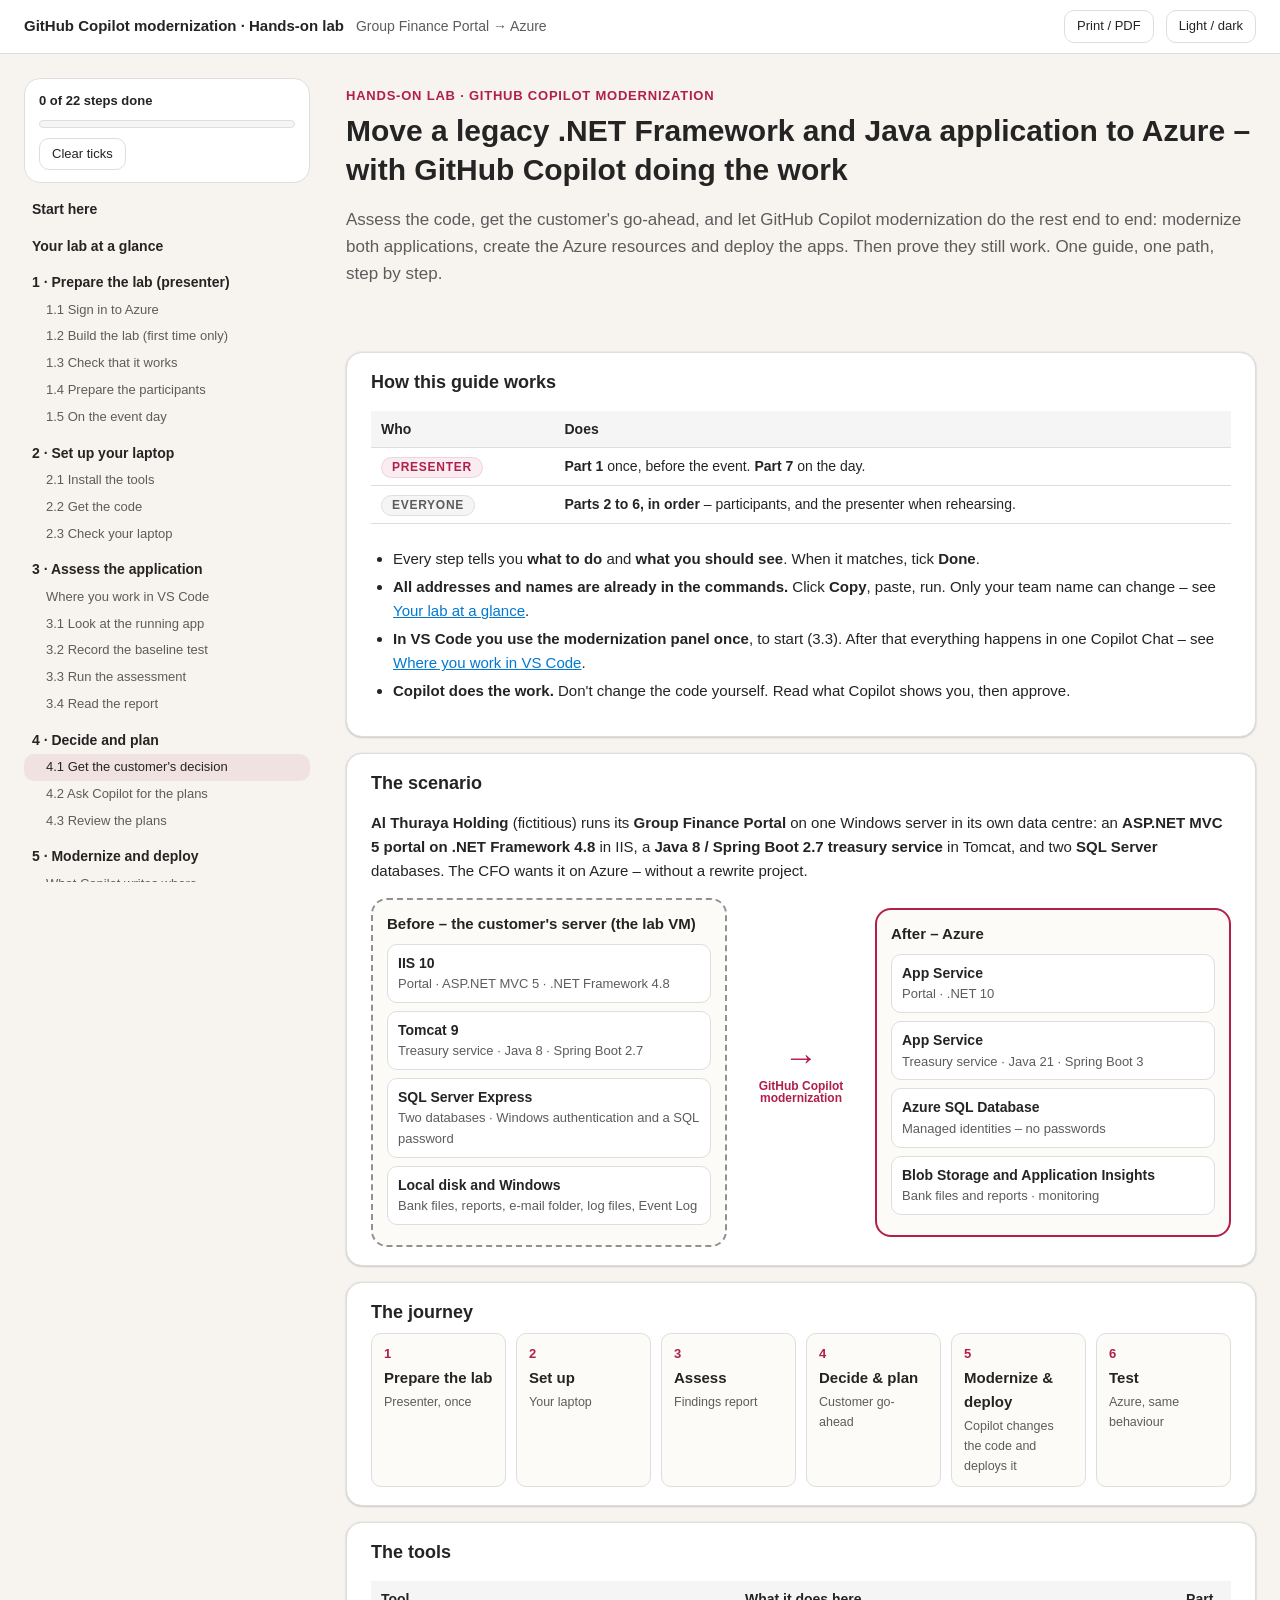
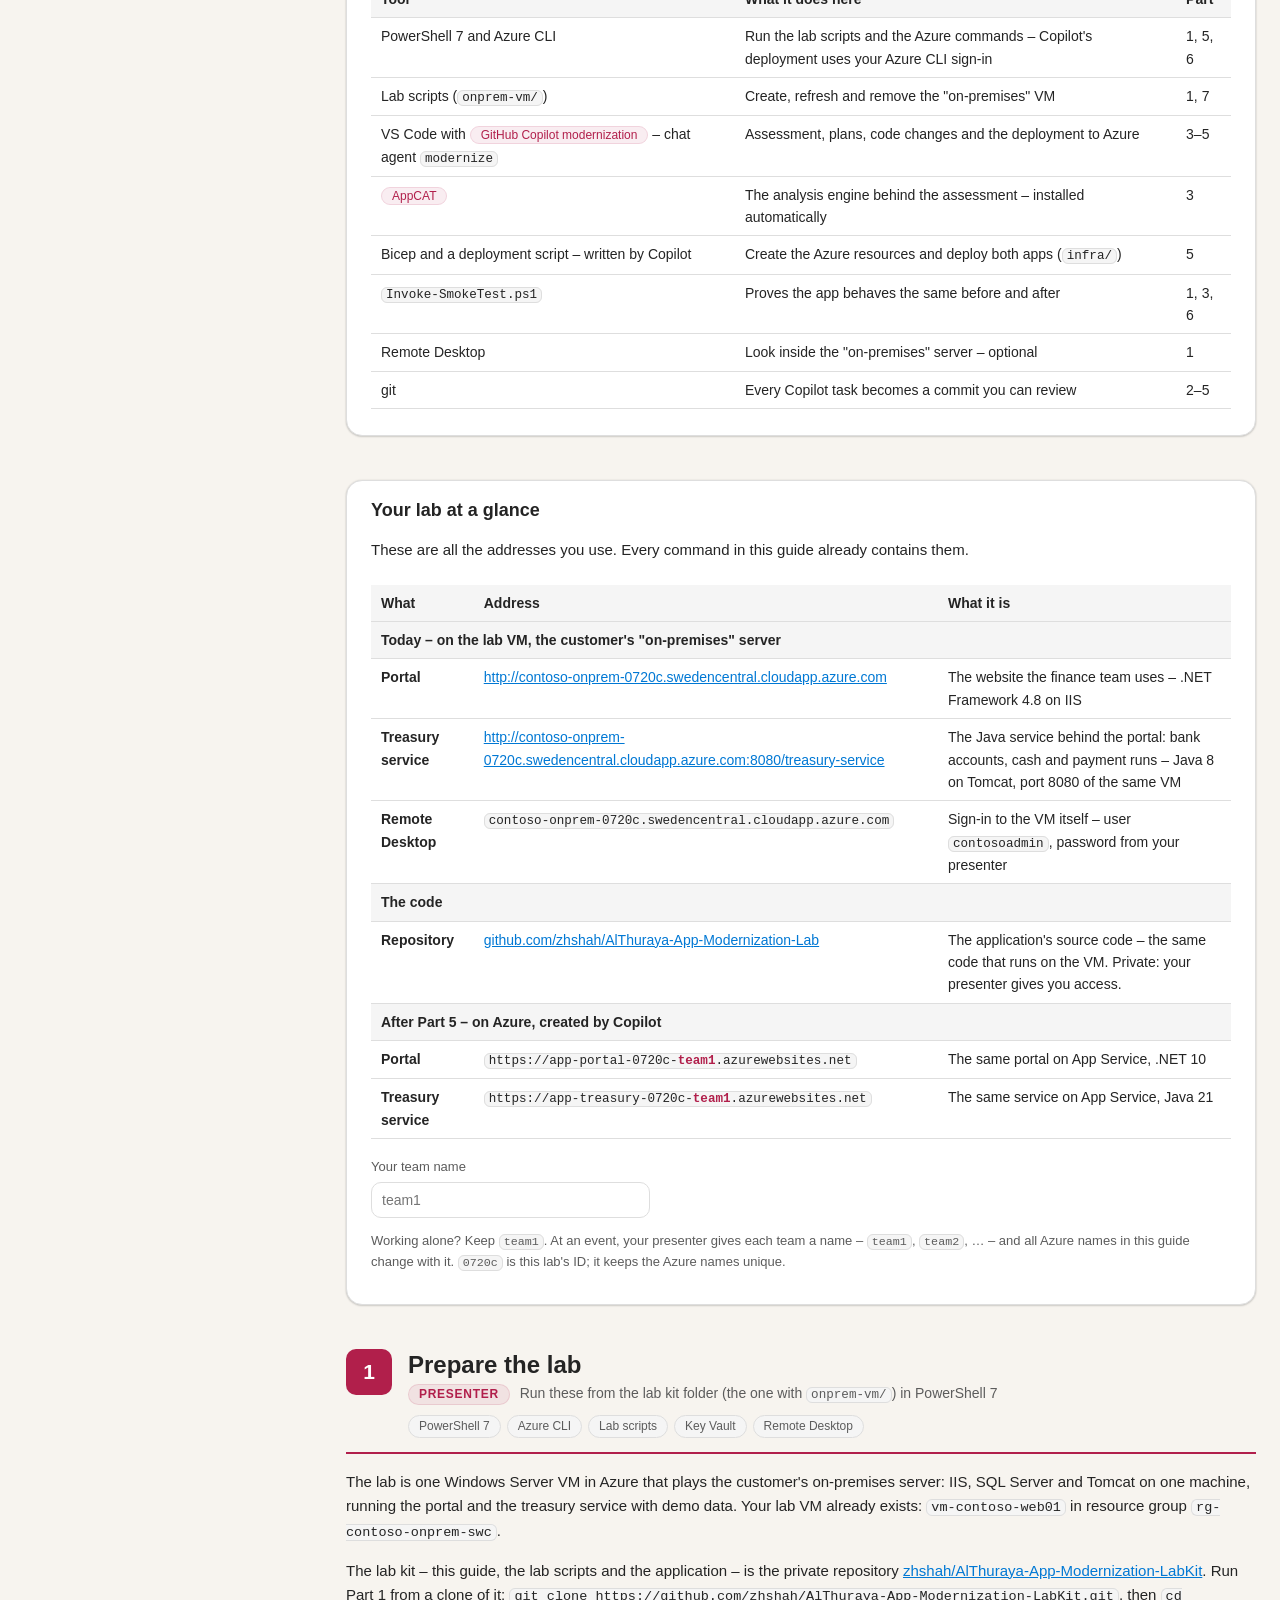
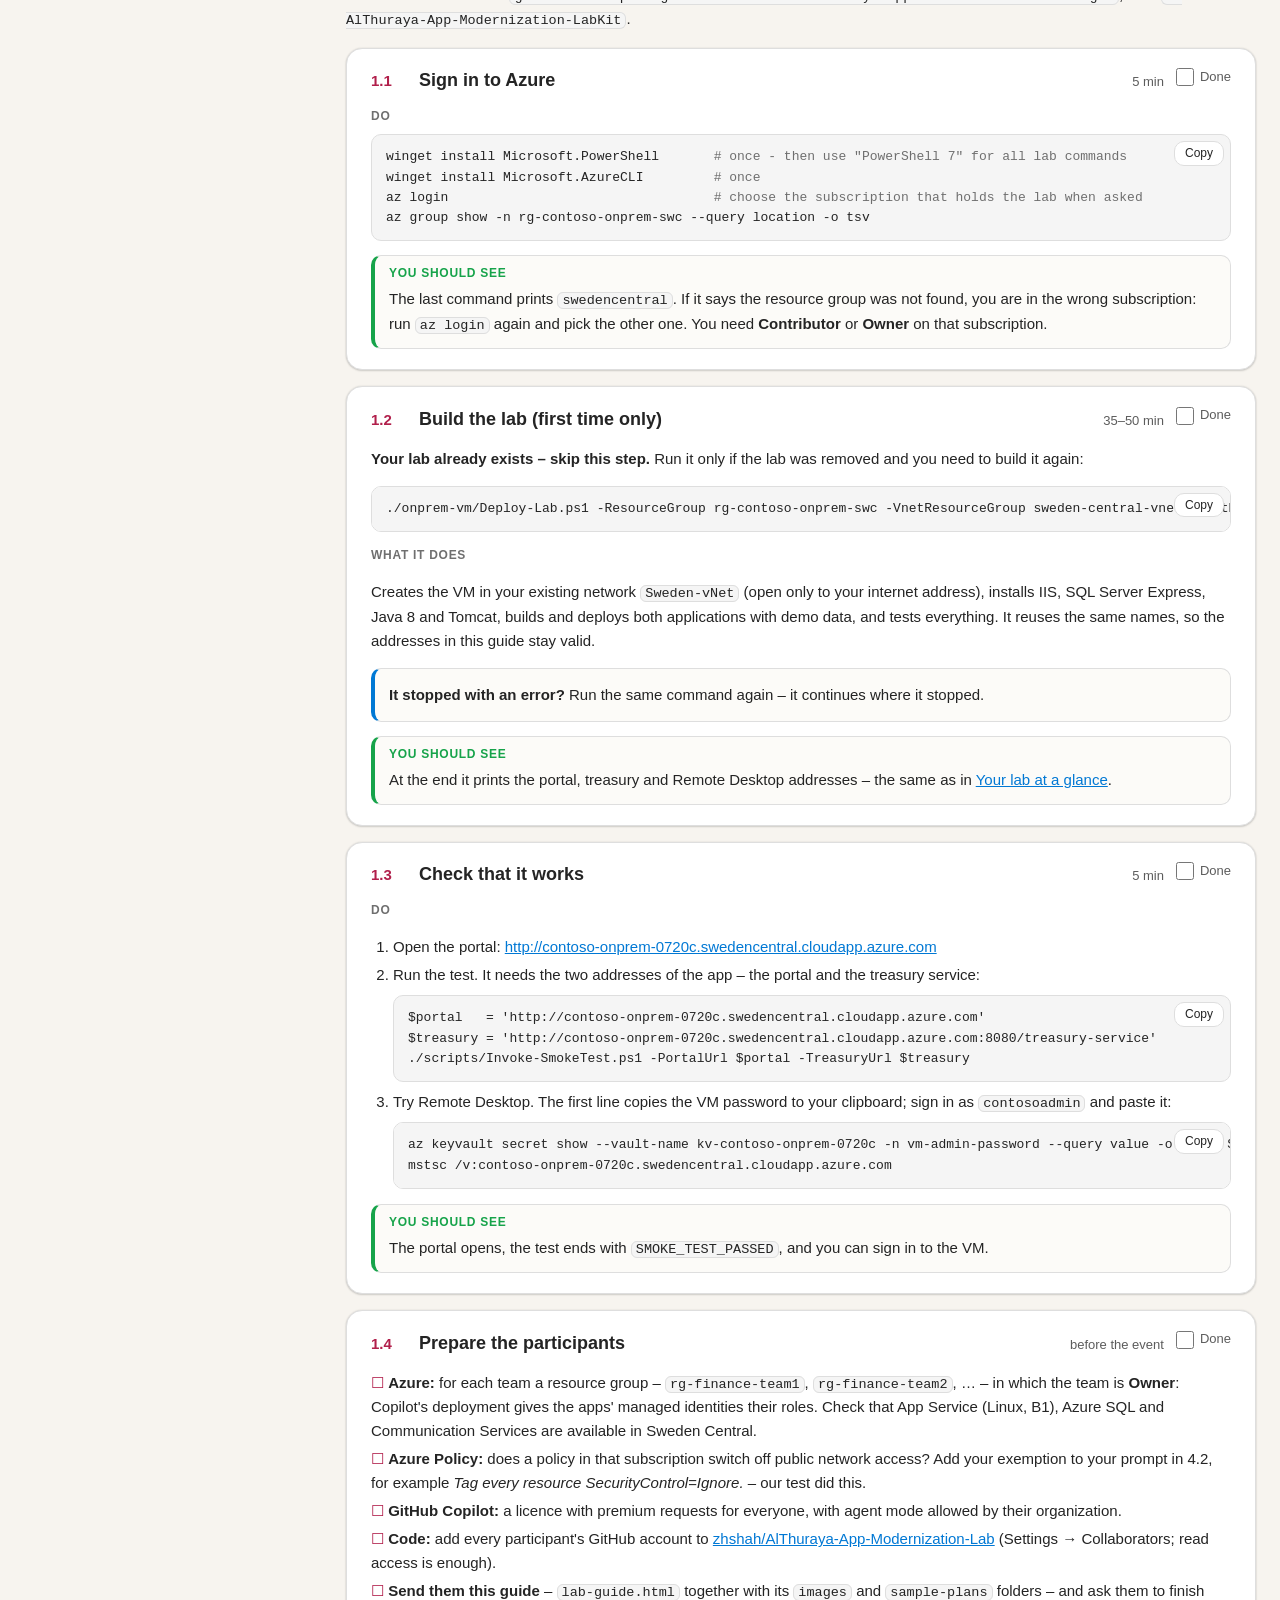
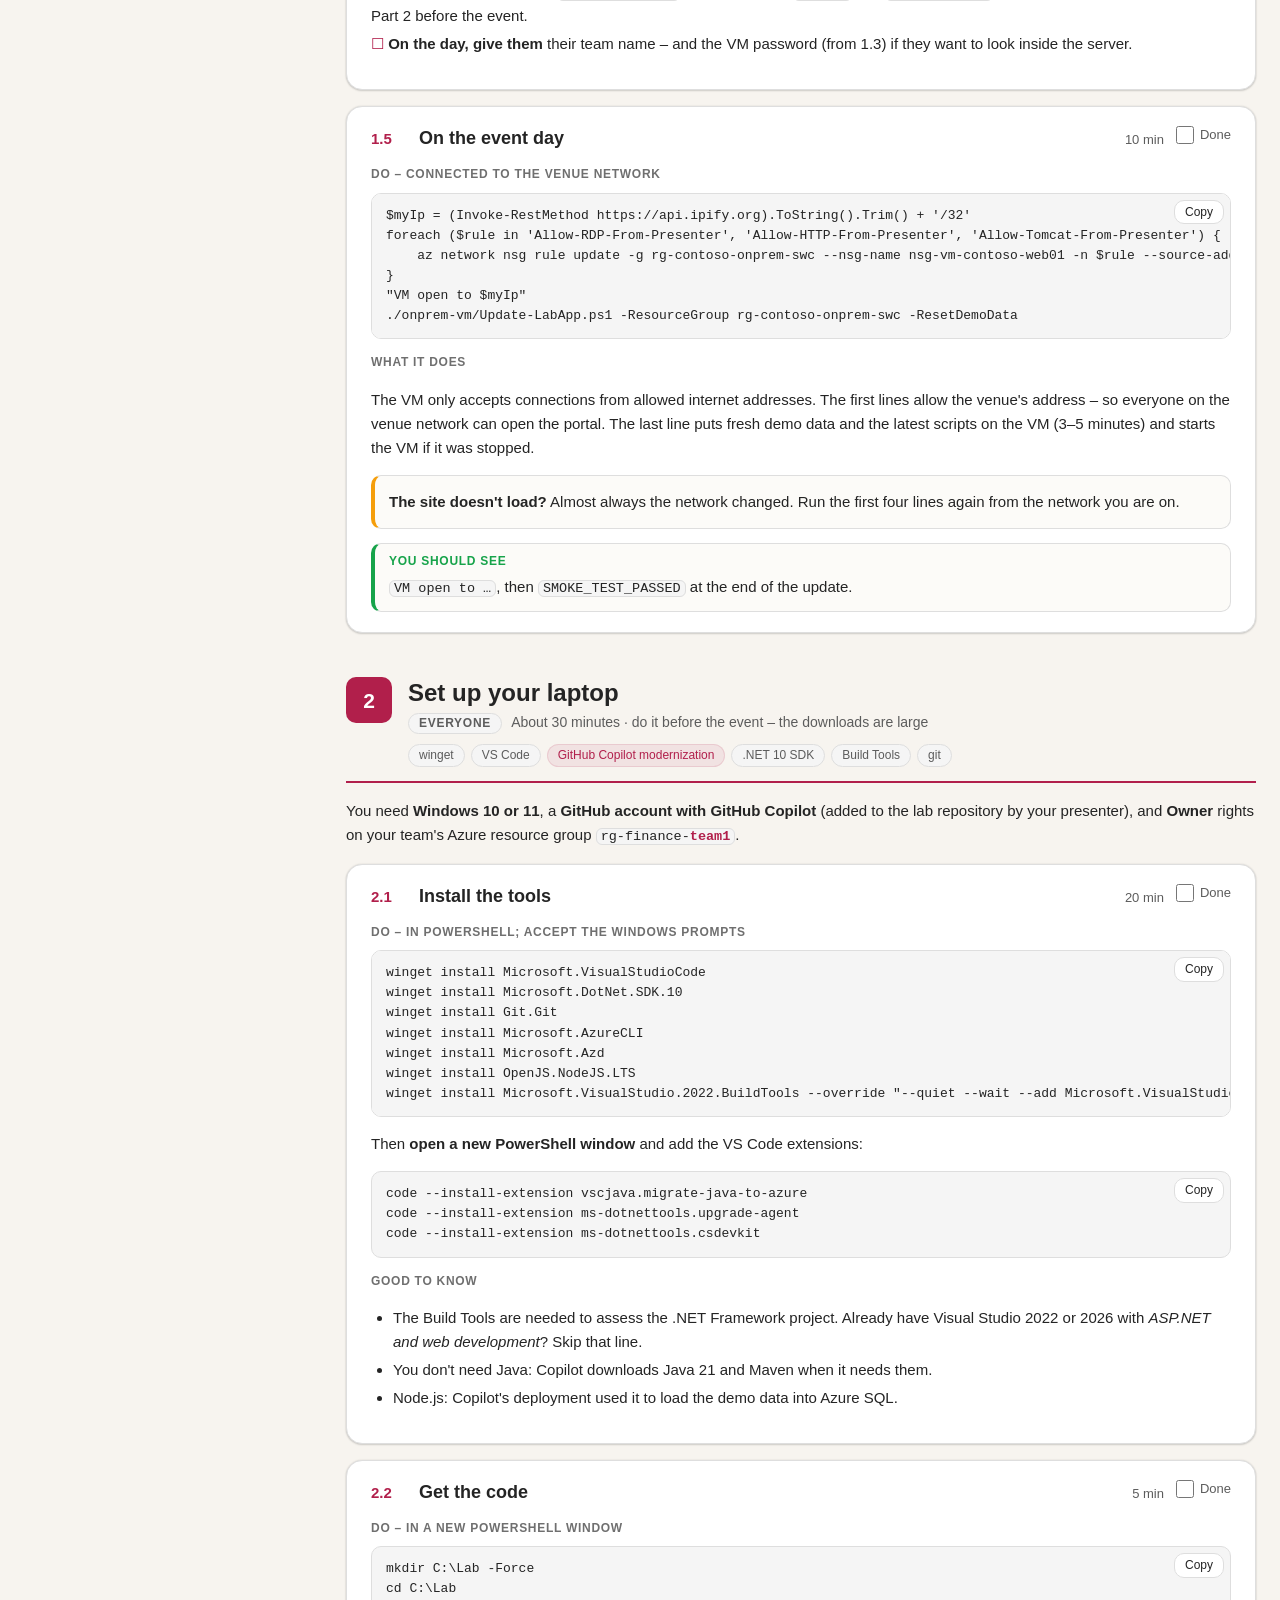
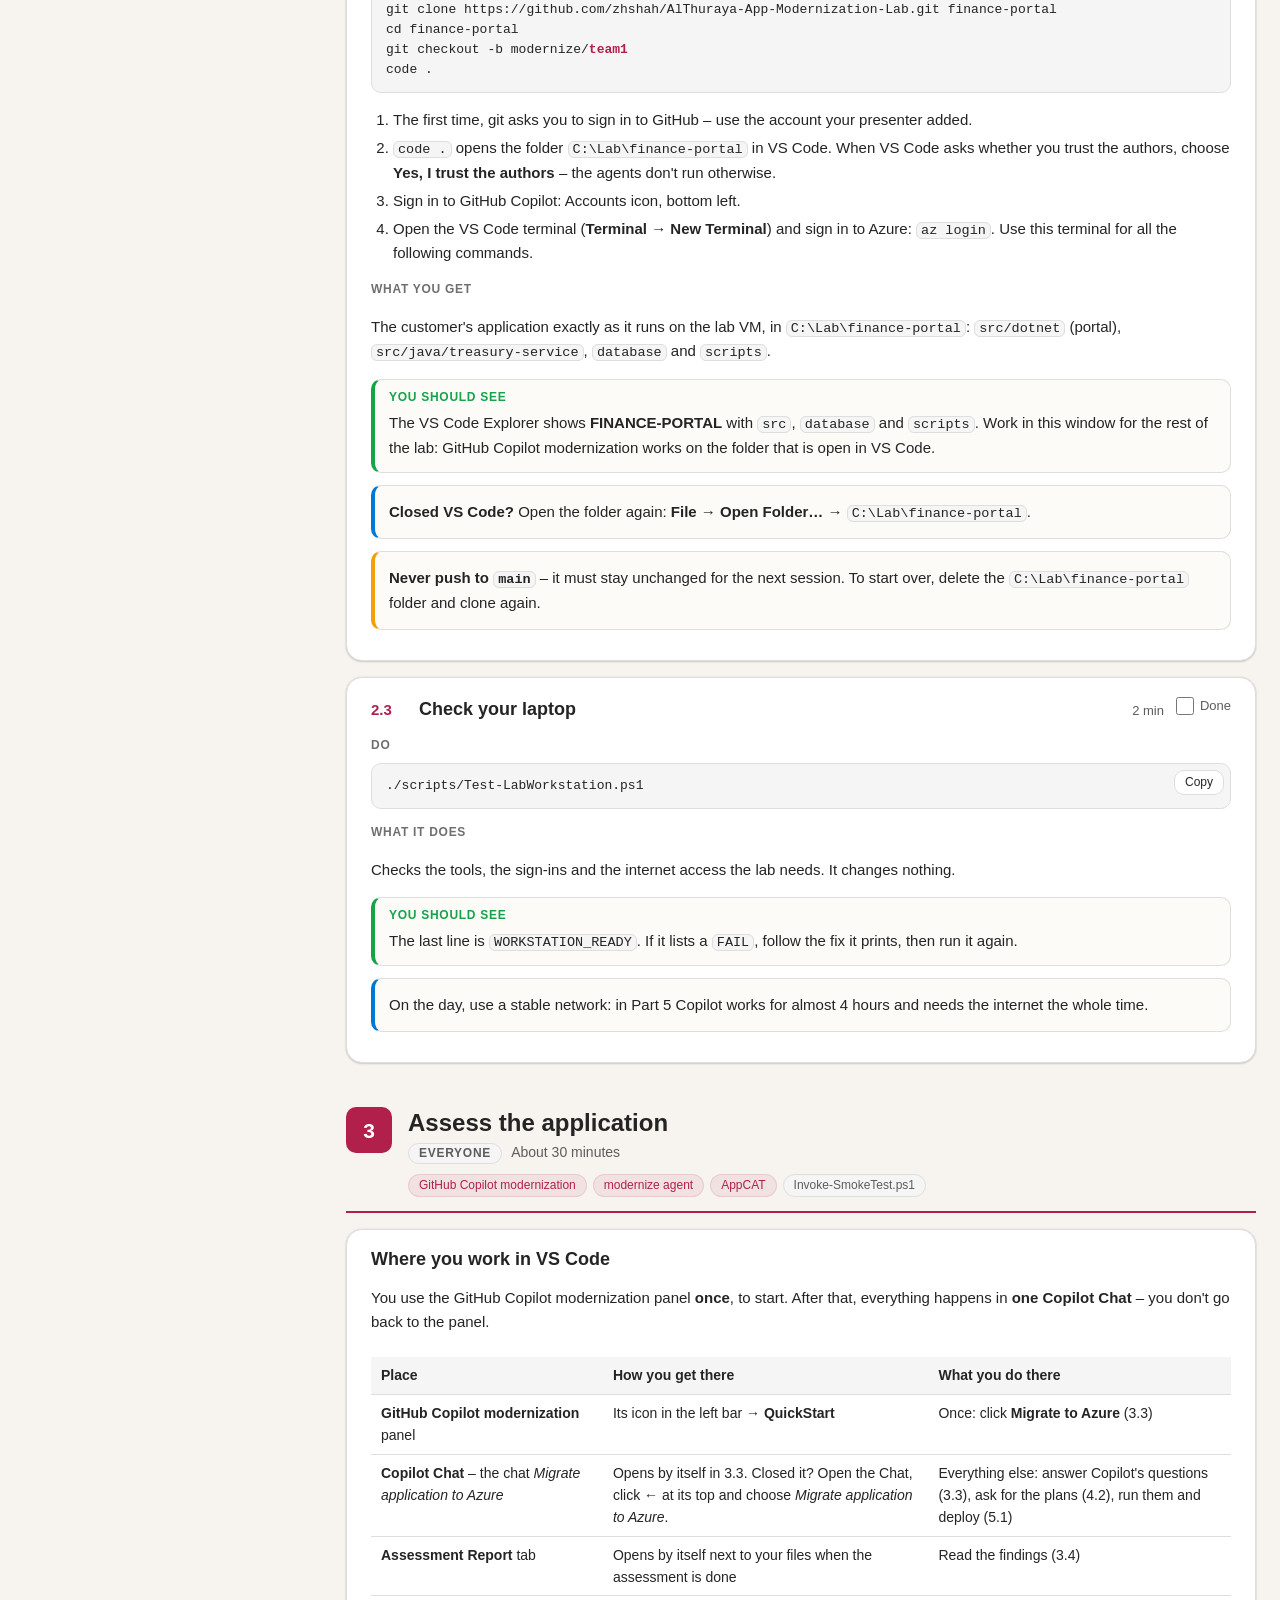
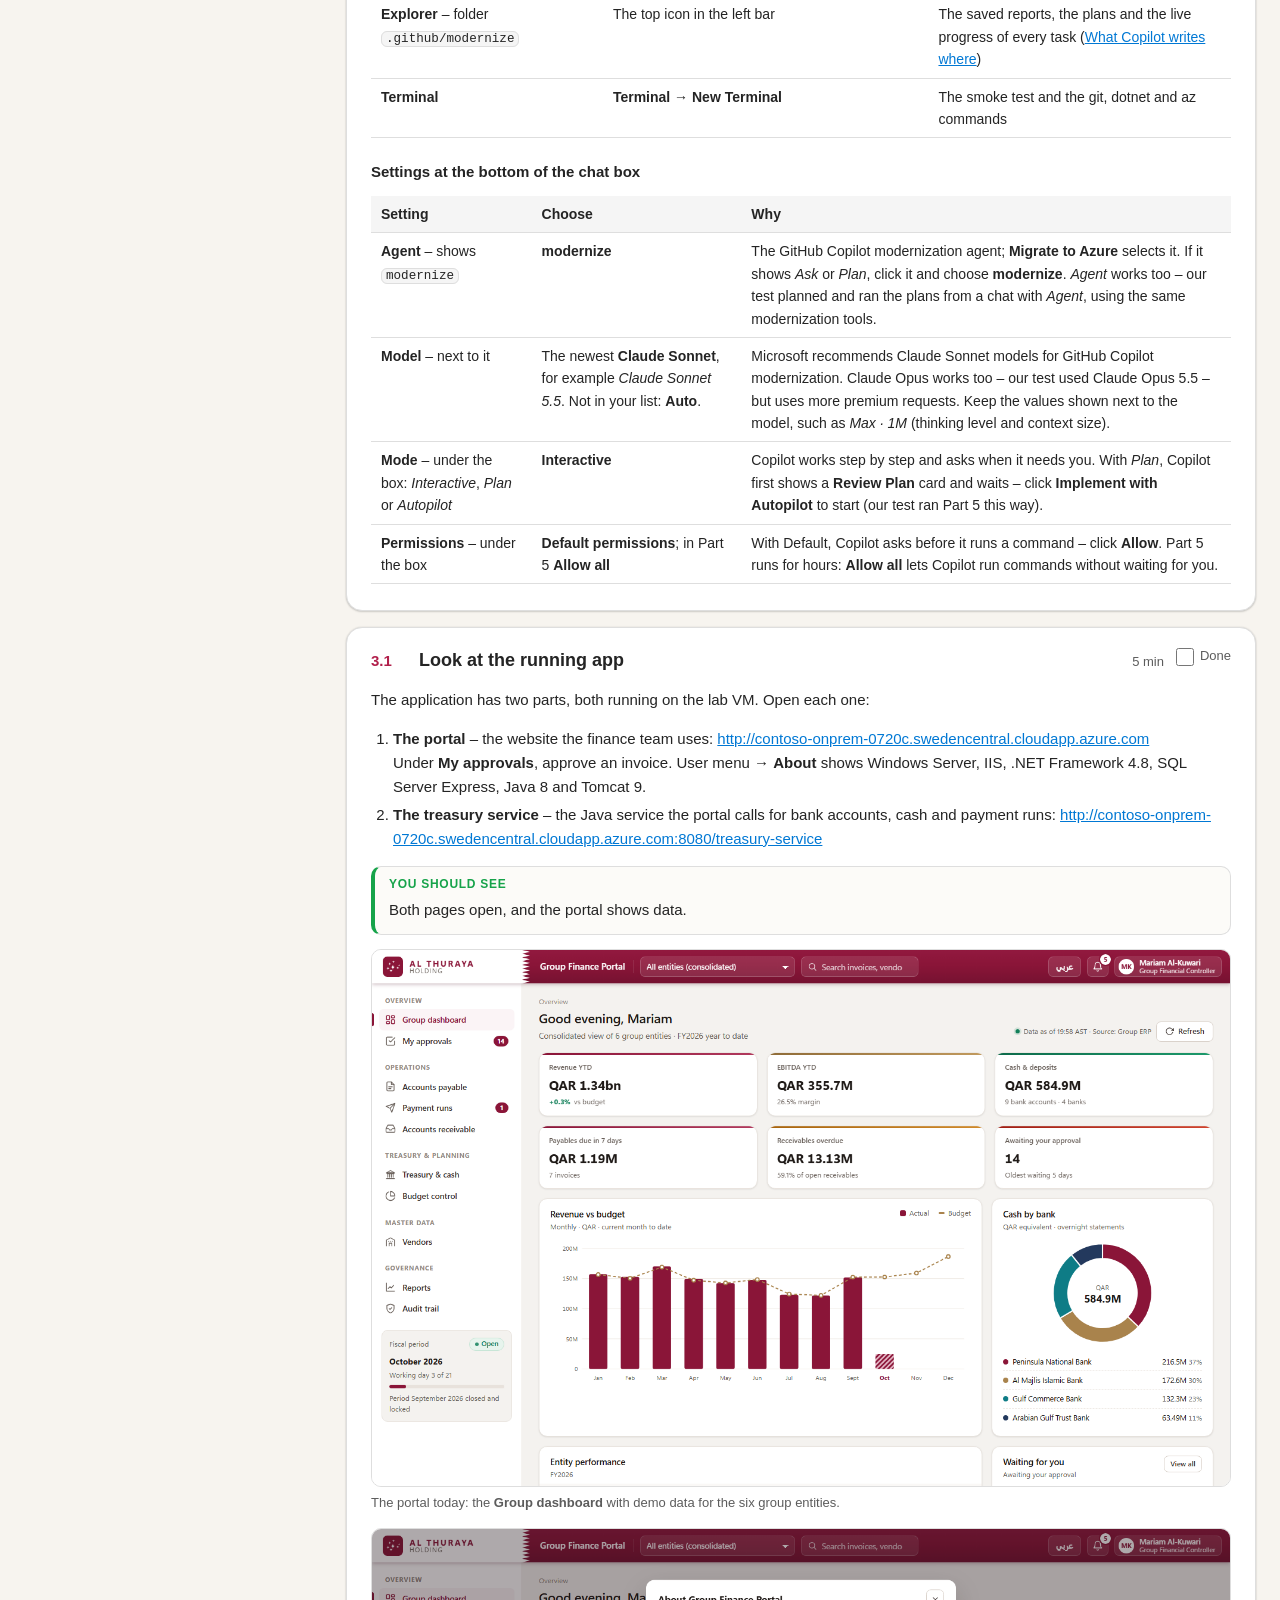
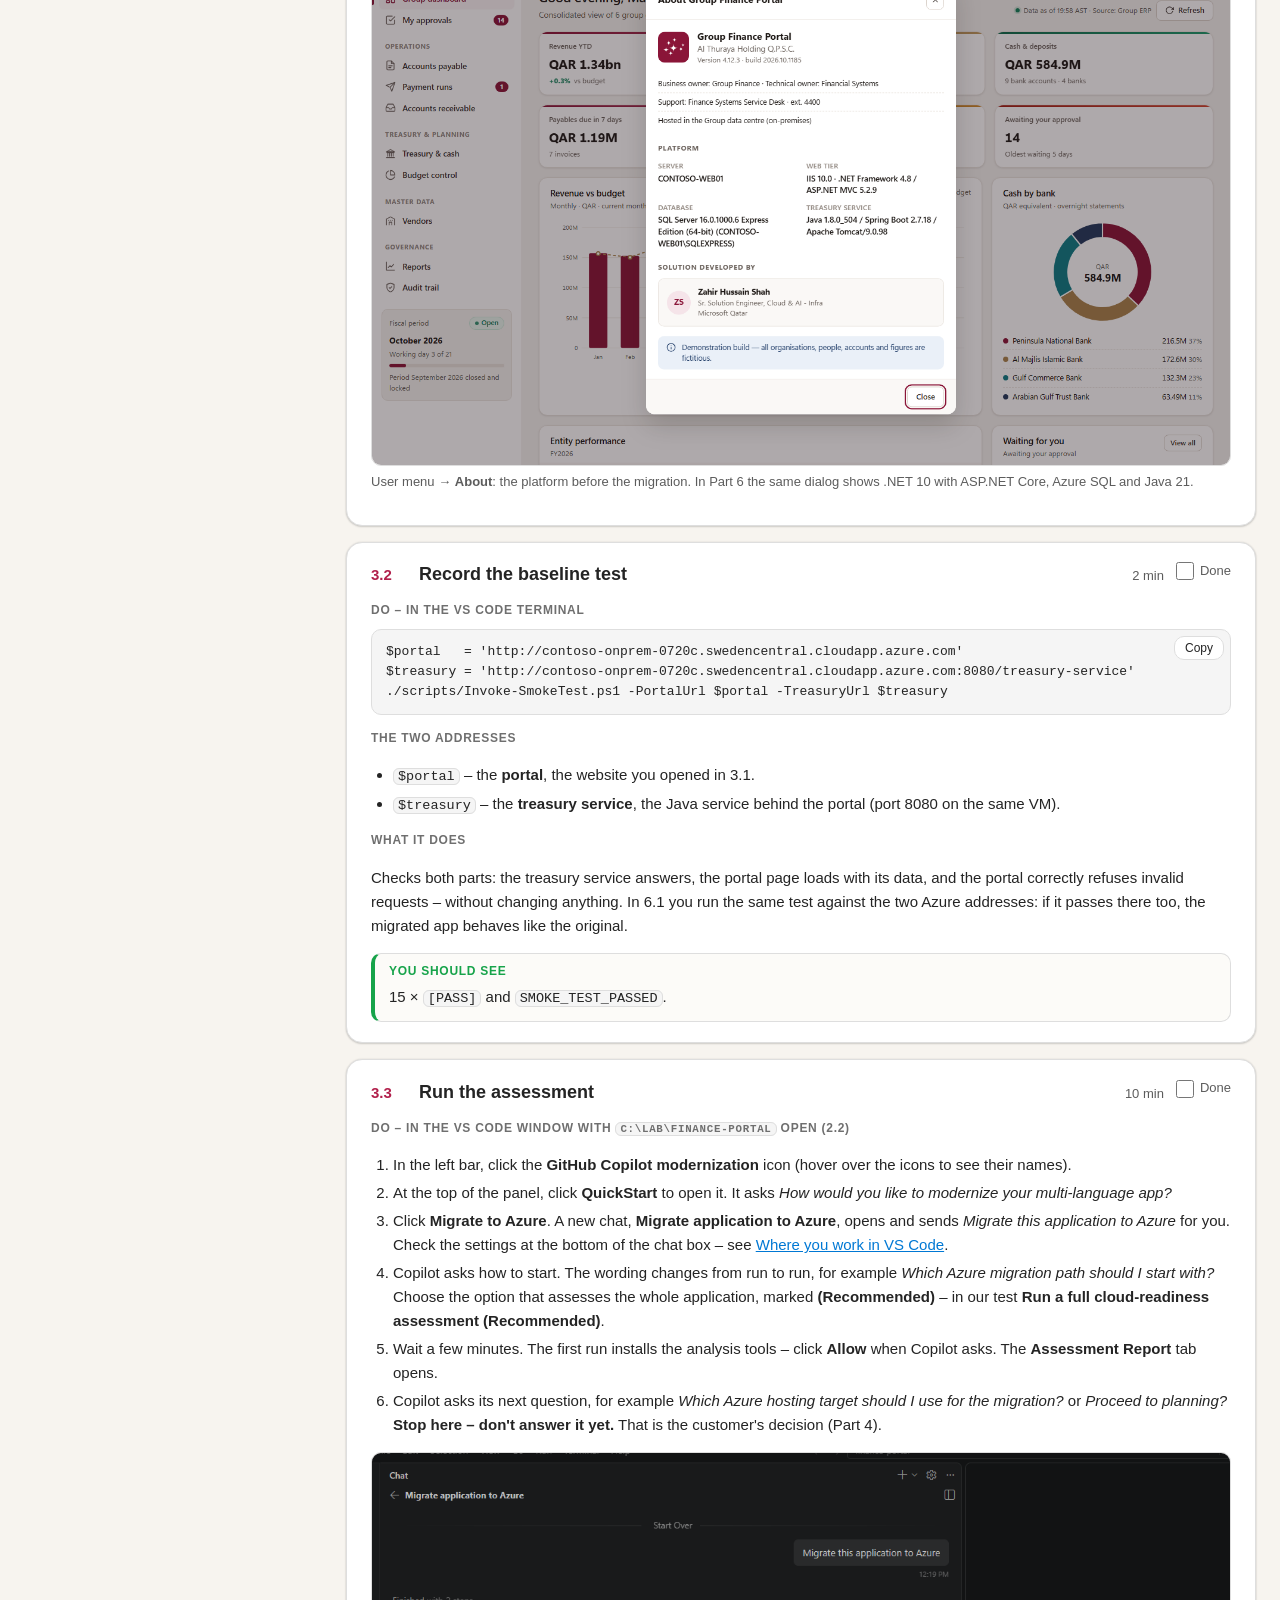
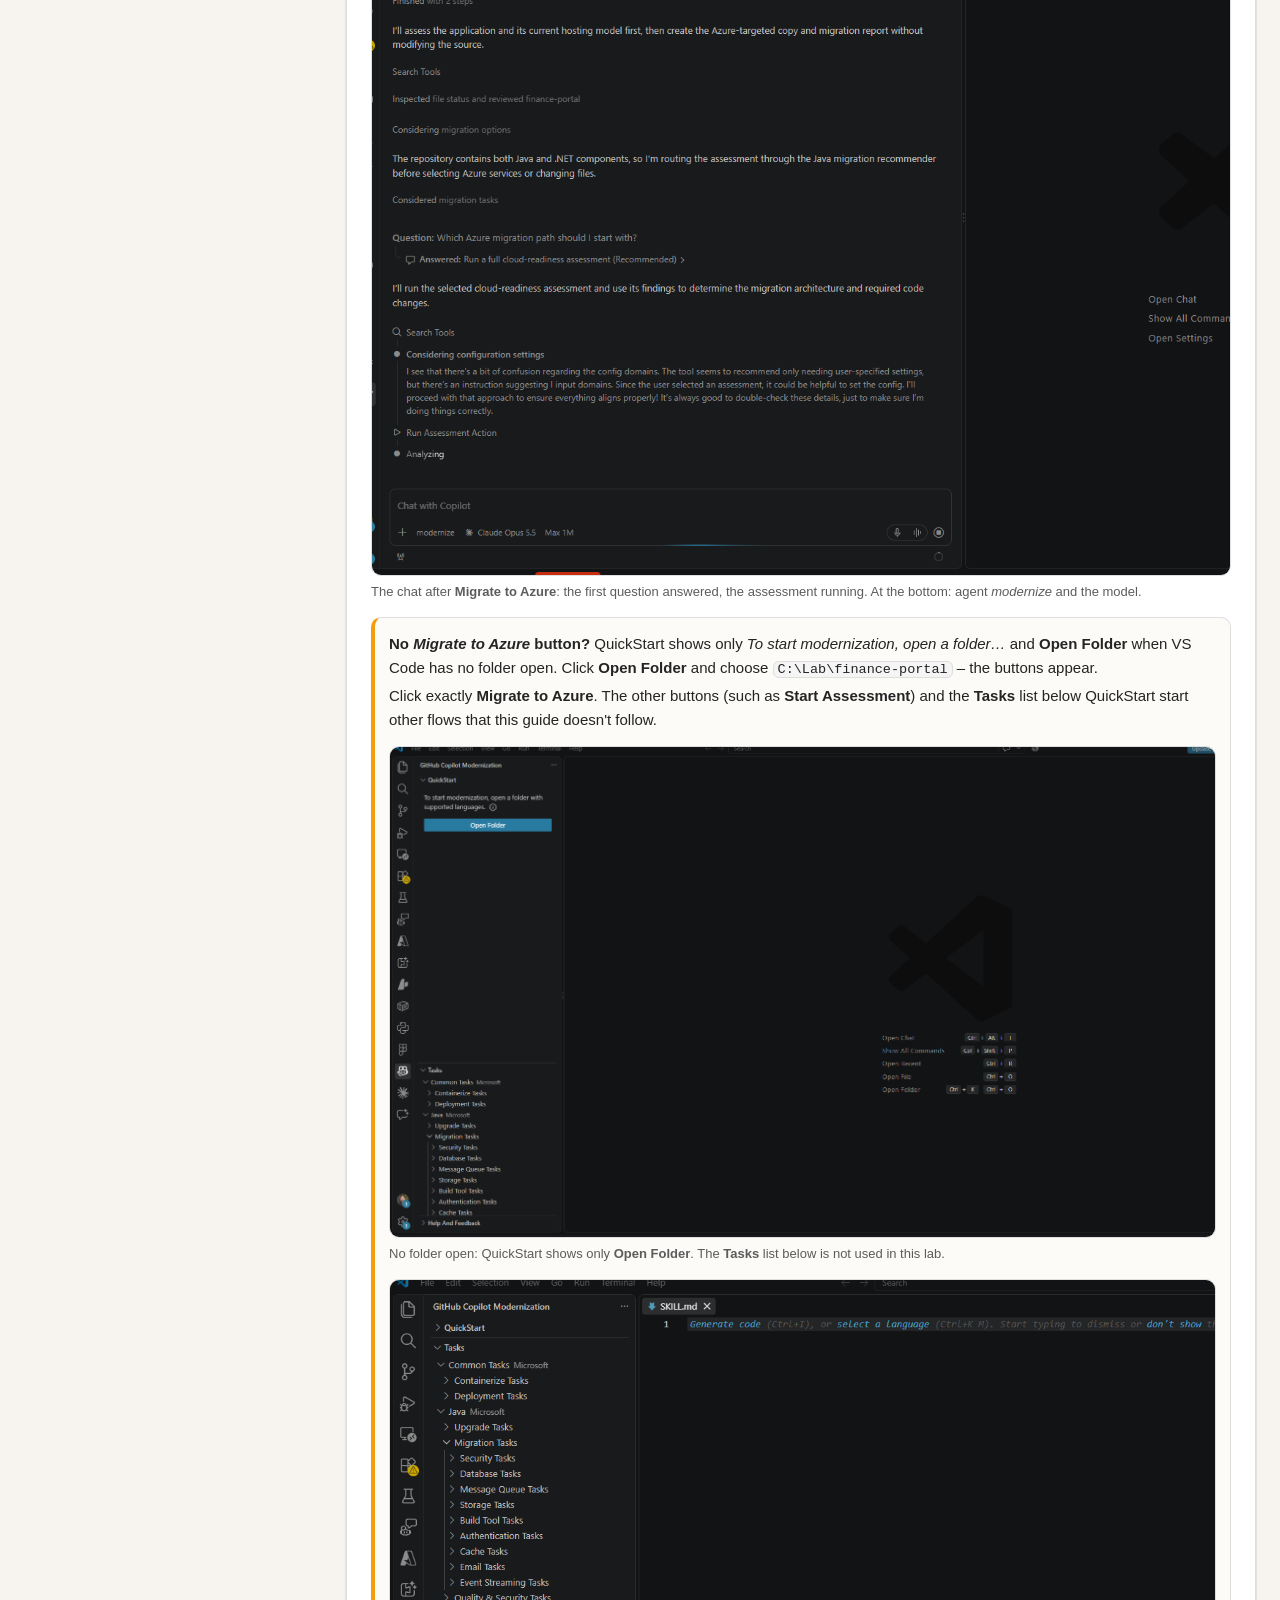
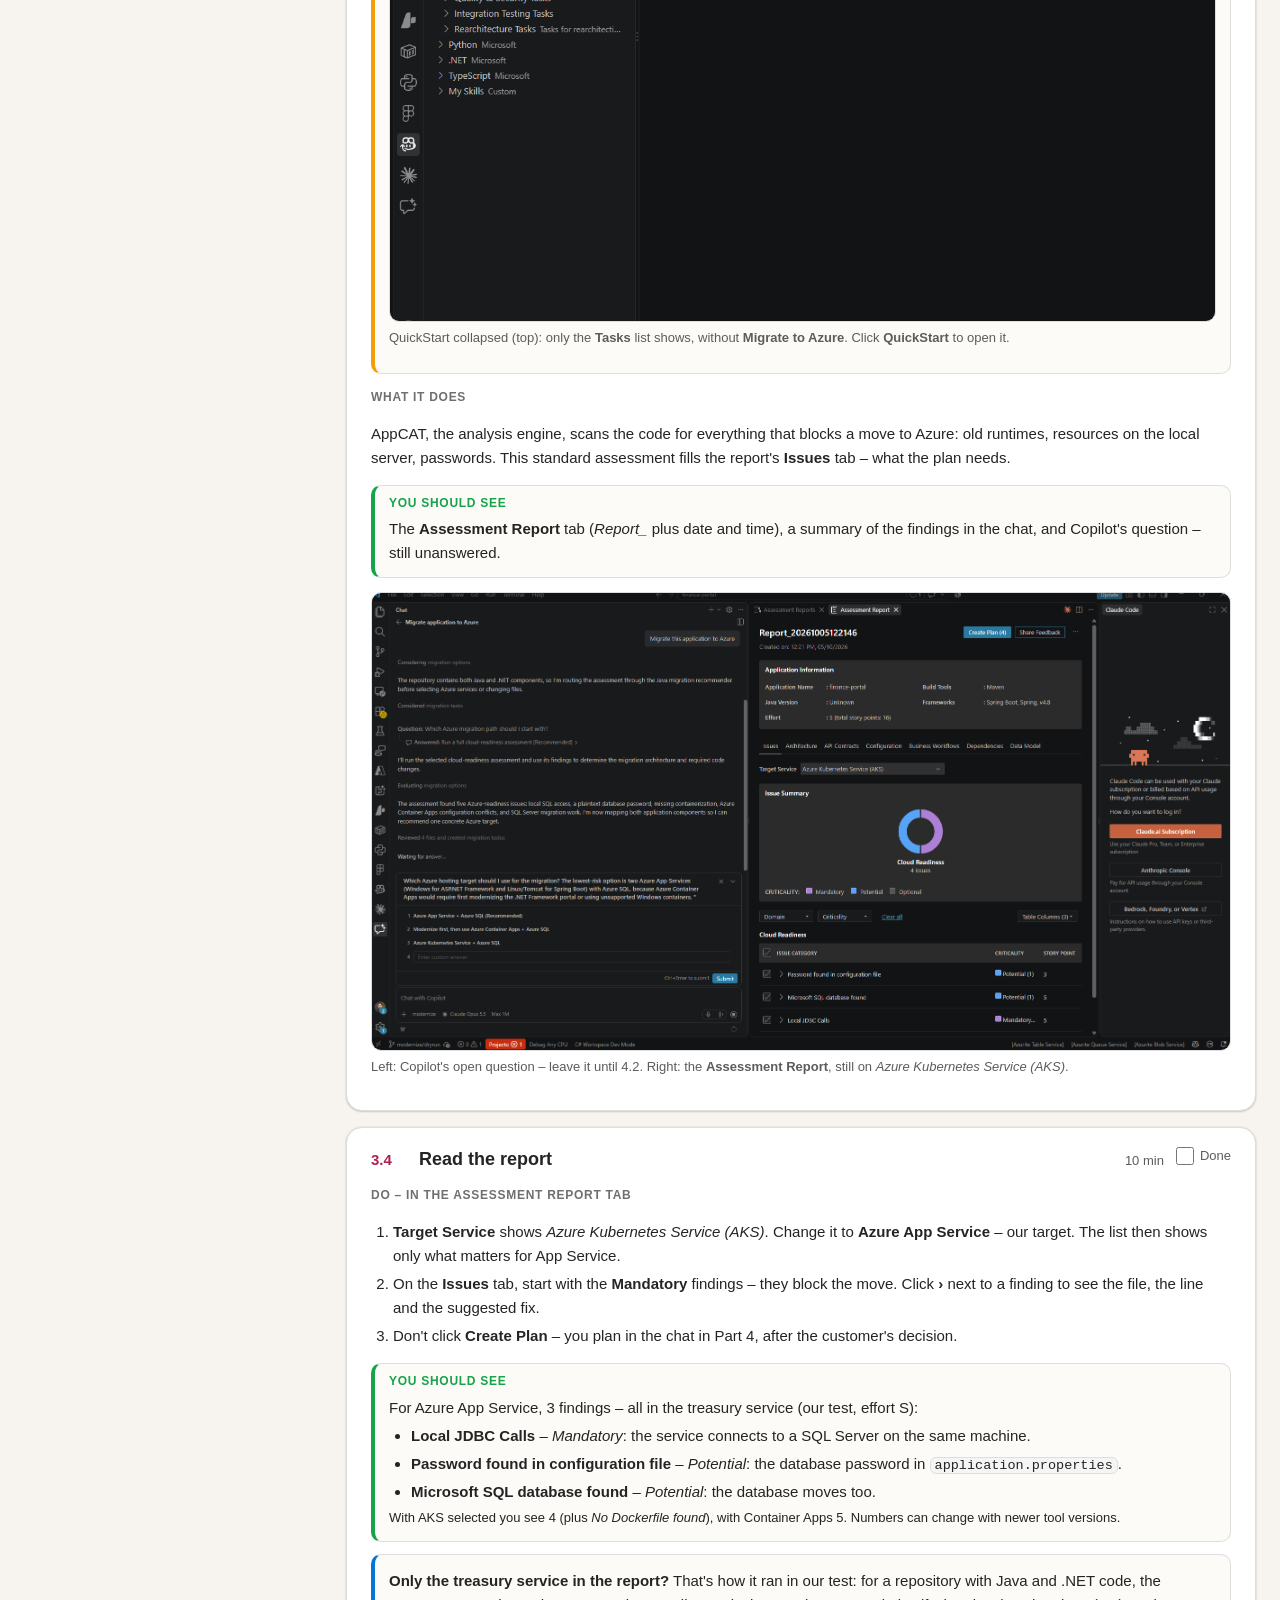
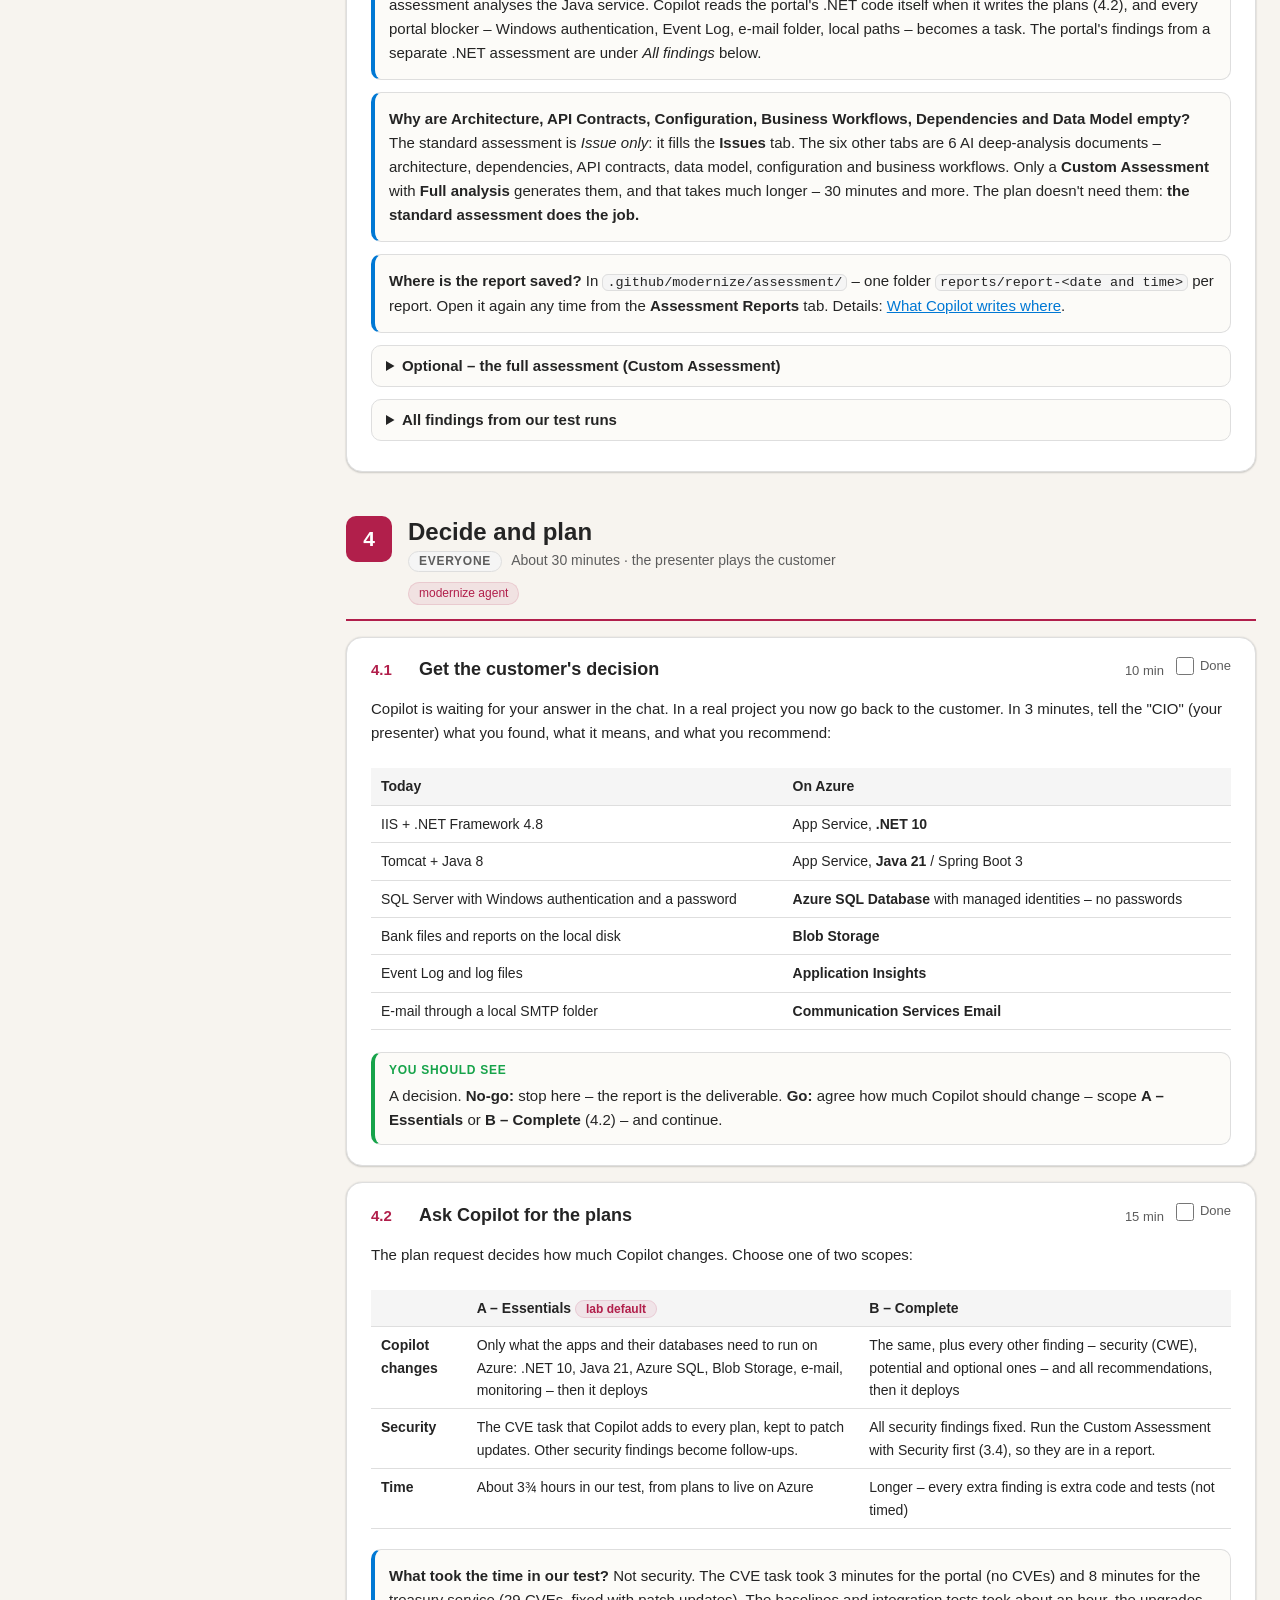
==== commit 81280951: "README walkthrough with screenshots; lab guide as PDF README: scenario, before/after with screenshot" ====
--- a/docs/lab/lab-guide.html
+++ b/docs/lab/lab-guide.html
@@ -730,6 +730,8 @@
       <li><strong>The treasury service</strong> – the Java service the portal calls for bank accounts, cash and payment runs: <a href="http://contoso-onprem-0720c.swedencentral.cloudapp.azure.com:8080/treasury-service/">http://contoso-onprem-0720c.swedencentral.cloudapp.azure.com:8080/treasury-service</a></li>
     </ol>
     <div class="expect"><p>Both pages open, and the portal shows data.</p></div>
+    <figure class="shot"><img src="images/00-portal-dashboard.png" alt="Group Finance Portal, Group dashboard: revenue, EBITDA, cash and deposits, payables, receivables and approvals, a revenue-versus-budget chart and cash by bank" loading="lazy"><figcaption>The portal today: the <strong>Group dashboard</strong> with demo data for the six group entities.</figcaption></figure>
+    <figure class="shot"><img src="images/00-portal-about.png" alt="About Group Finance Portal dialog, Platform section: server CONTOSO-WEB01, web tier IIS 10.0 with .NET Framework 4.8 and ASP.NET MVC 5.2.9, database SQL Server 16 Express, treasury service Java 1.8, Spring Boot 2.7.18, Apache Tomcat 9.0.98" loading="lazy"><figcaption>User menu → <strong>About</strong>: the platform before the migration. In Part 6 the same dialog shows .NET 10 with ASP.NET Core, Azure SQL and Java 21.</figcaption></figure>
   </article>
 
   <article class="step" id="s3-2">
@@ -1143,7 +1145,7 @@
       <li>In the Azure portal, open the resource group <code>rg-finance-<span class="v" data-v="team">team1</span></code>: the two web apps, the SQL server with two databases, the storage account, Application Insights and Communication Services. On a web app, <strong>Identity</strong> shows its managed identity.</li>
     </ol>
     <div class="expect"><ul>
-      <li><strong>About</strong> shows Linux, .NET 10 and Azure SQL instead of Windows, IIS and SQL Server Express.</li>
+      <li><strong>About</strong> shows Kestrel / ASP.NET Core on .NET 10, an Azure SQL database (<em>SQL Azure</em>) and Java 21 – instead of IIS, .NET Framework 4.8, SQL Server Express and Java 8.</li>
       <li><code>/health</code> reports <code>Healthy</code>.</li>
       <li>No passwords or keys in any app setting – only server names, database names and endpoints.</li>
       <li>The same kinds of resources as in <a href="#result">The result</a> below, with your names.</li>
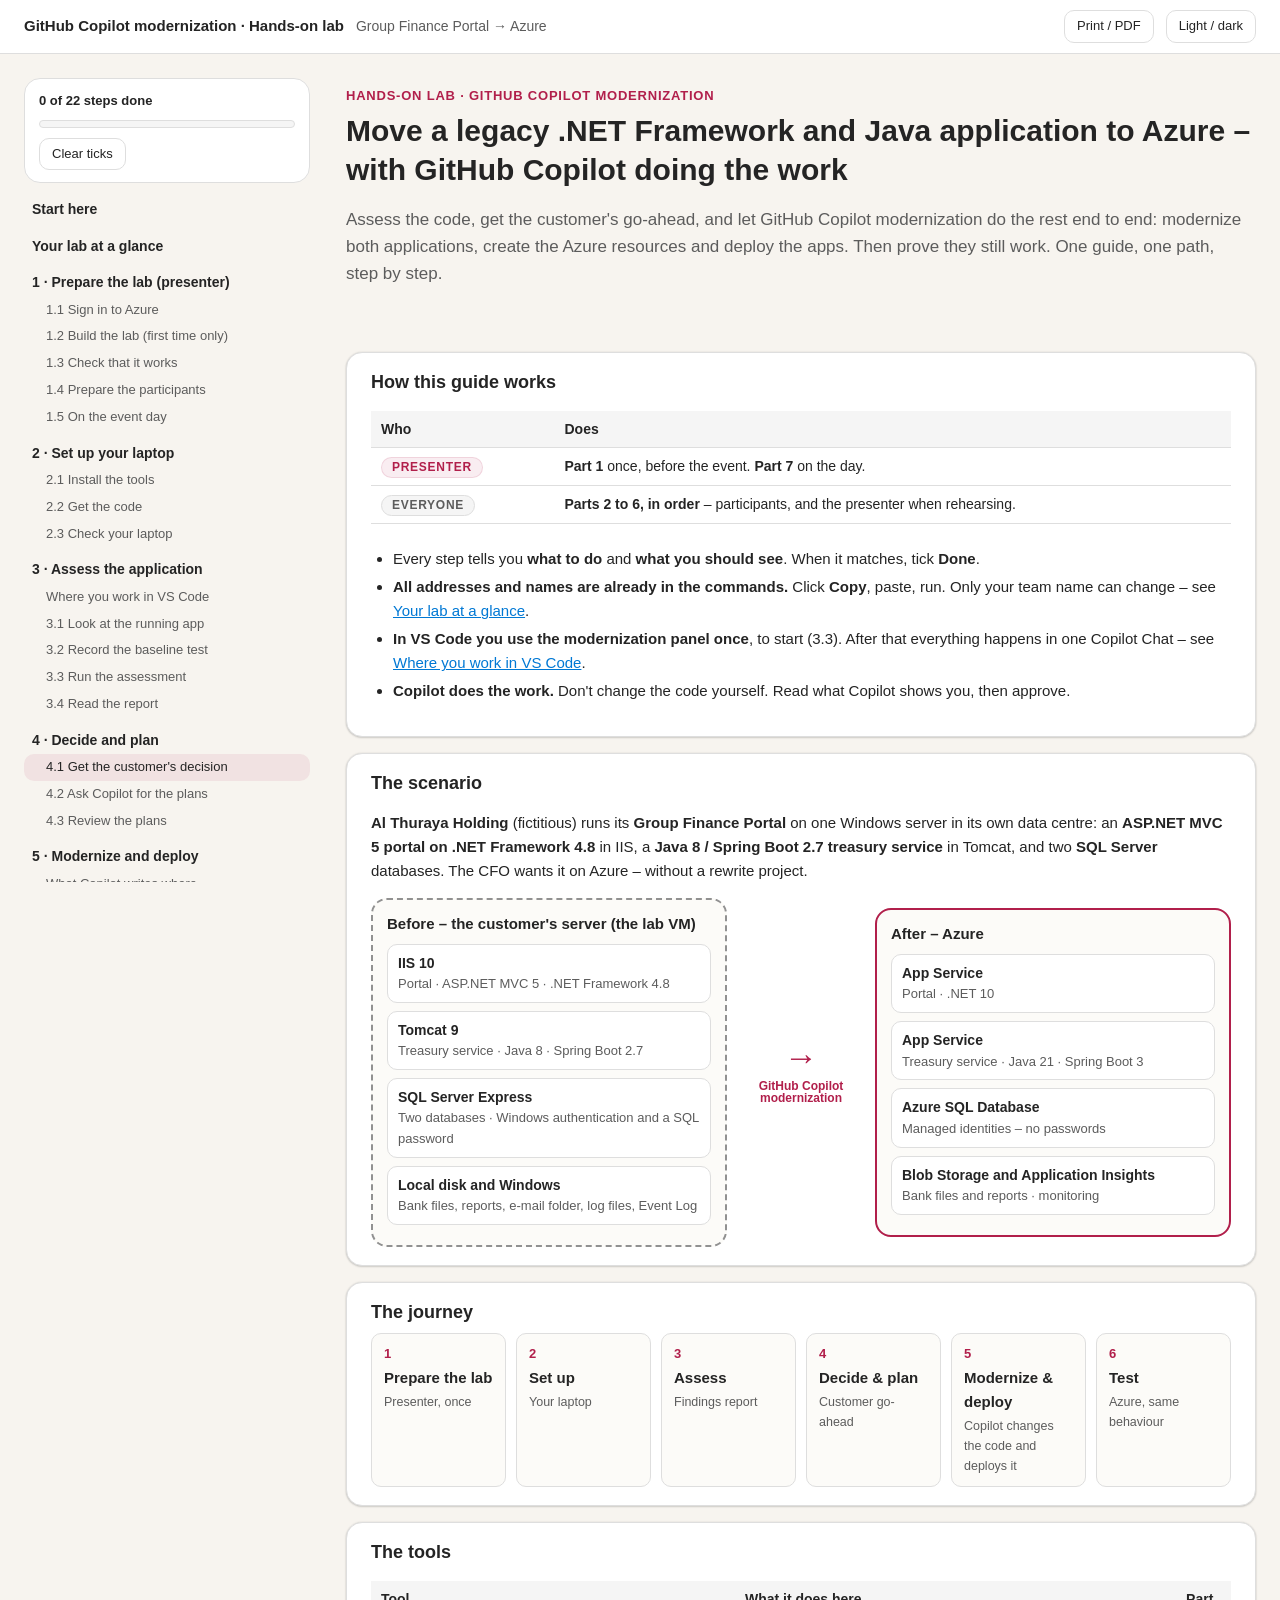
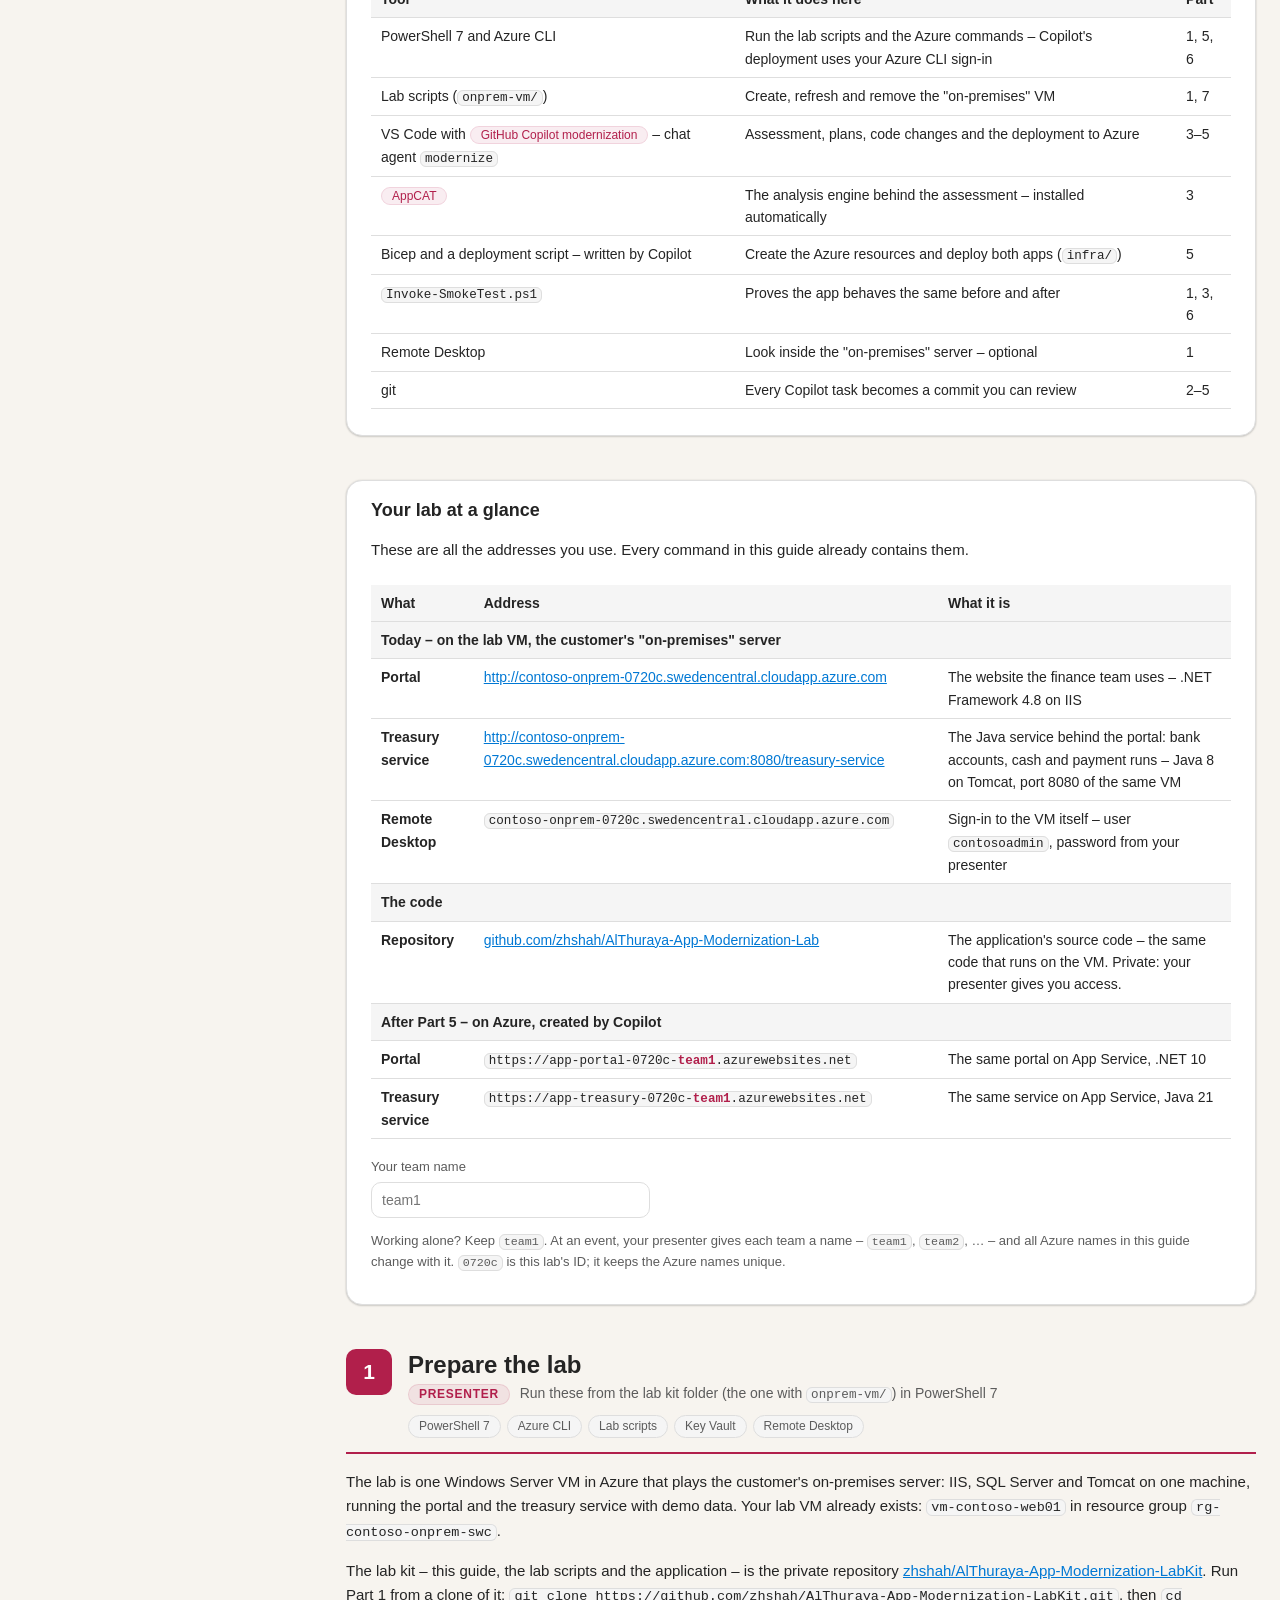
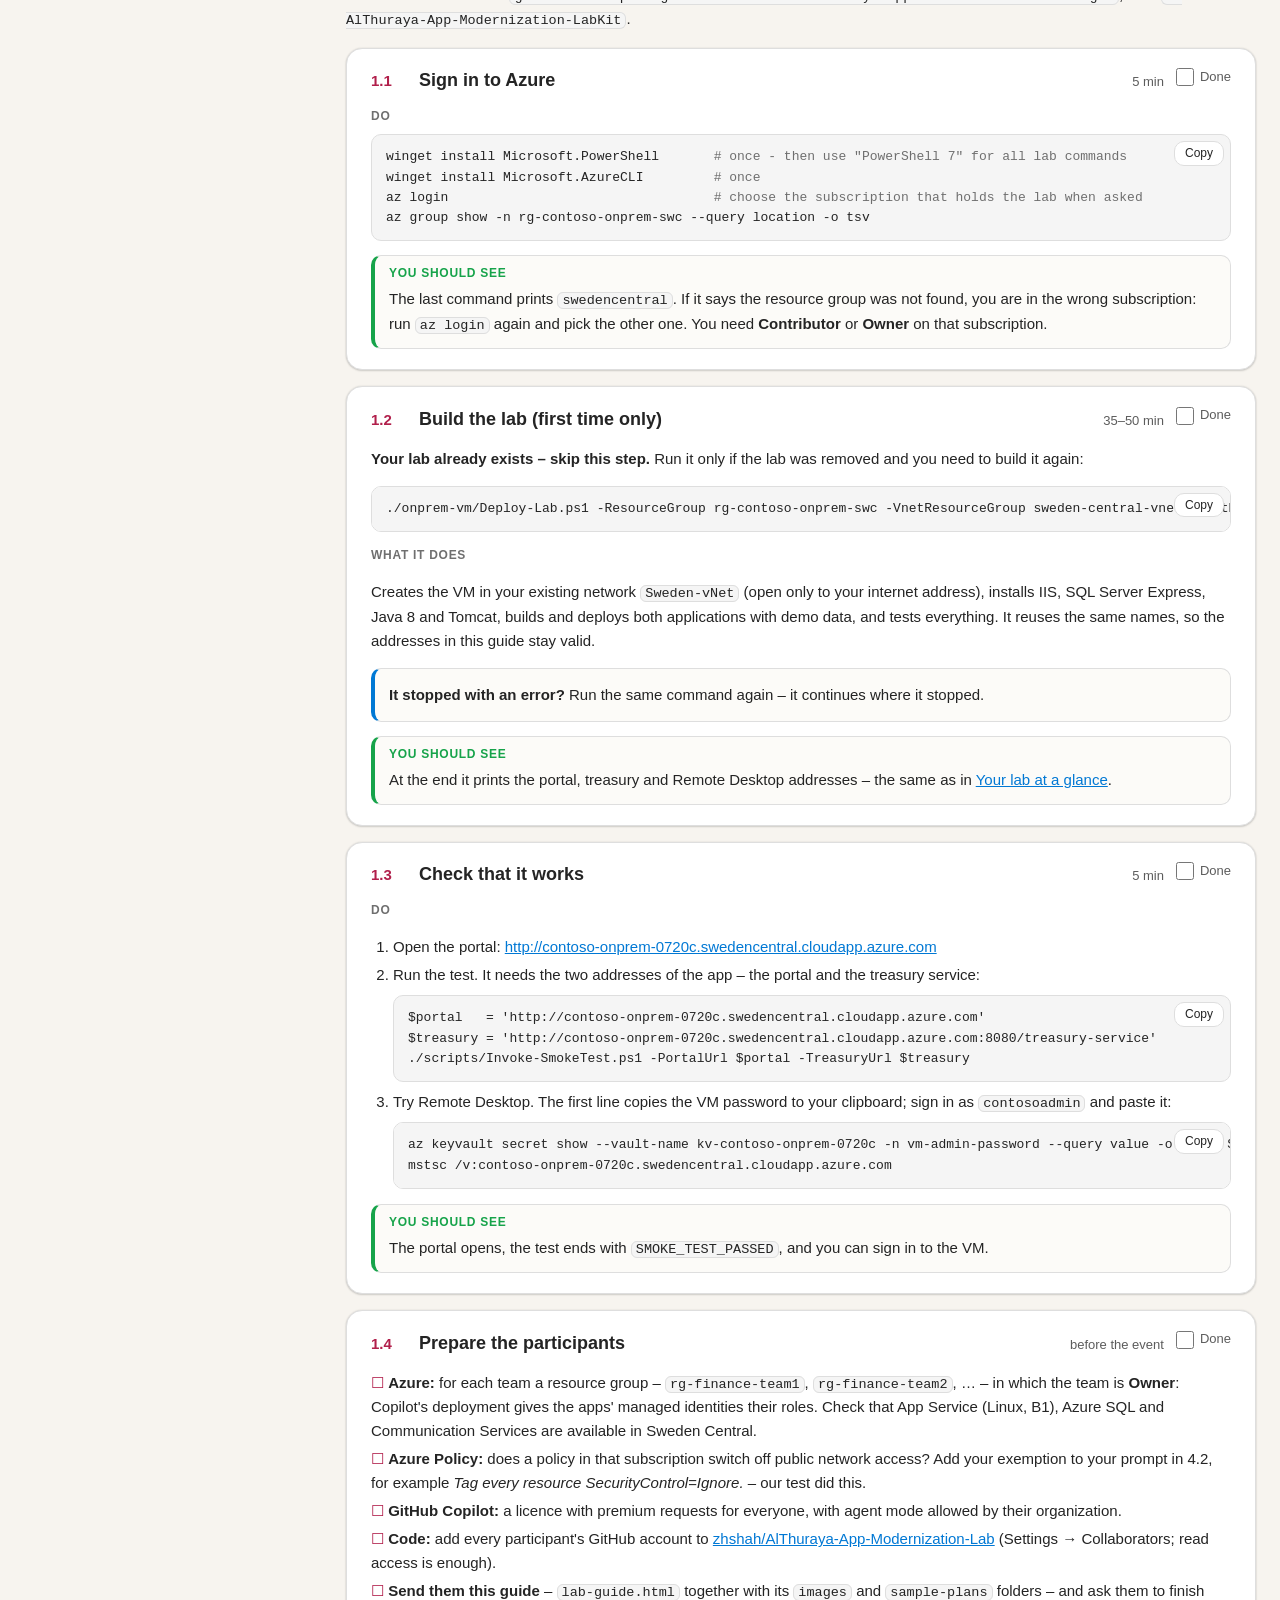
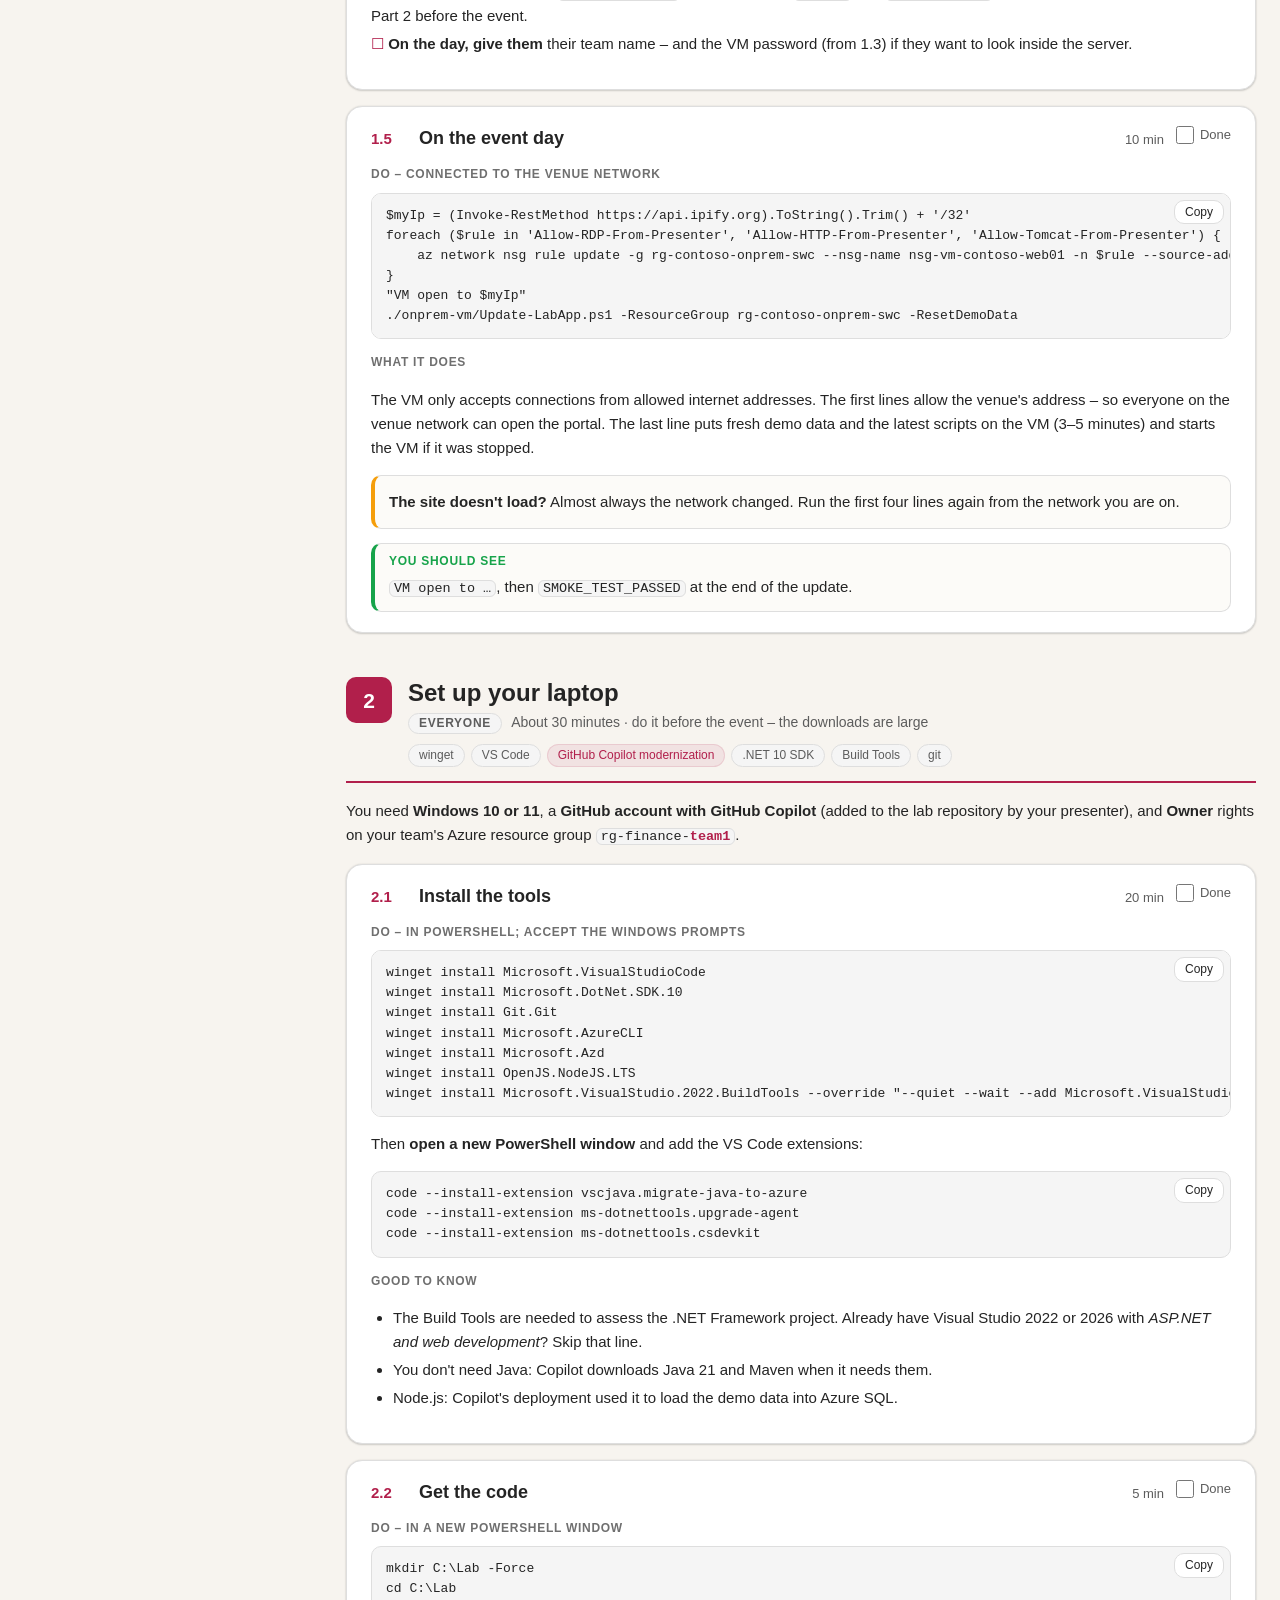
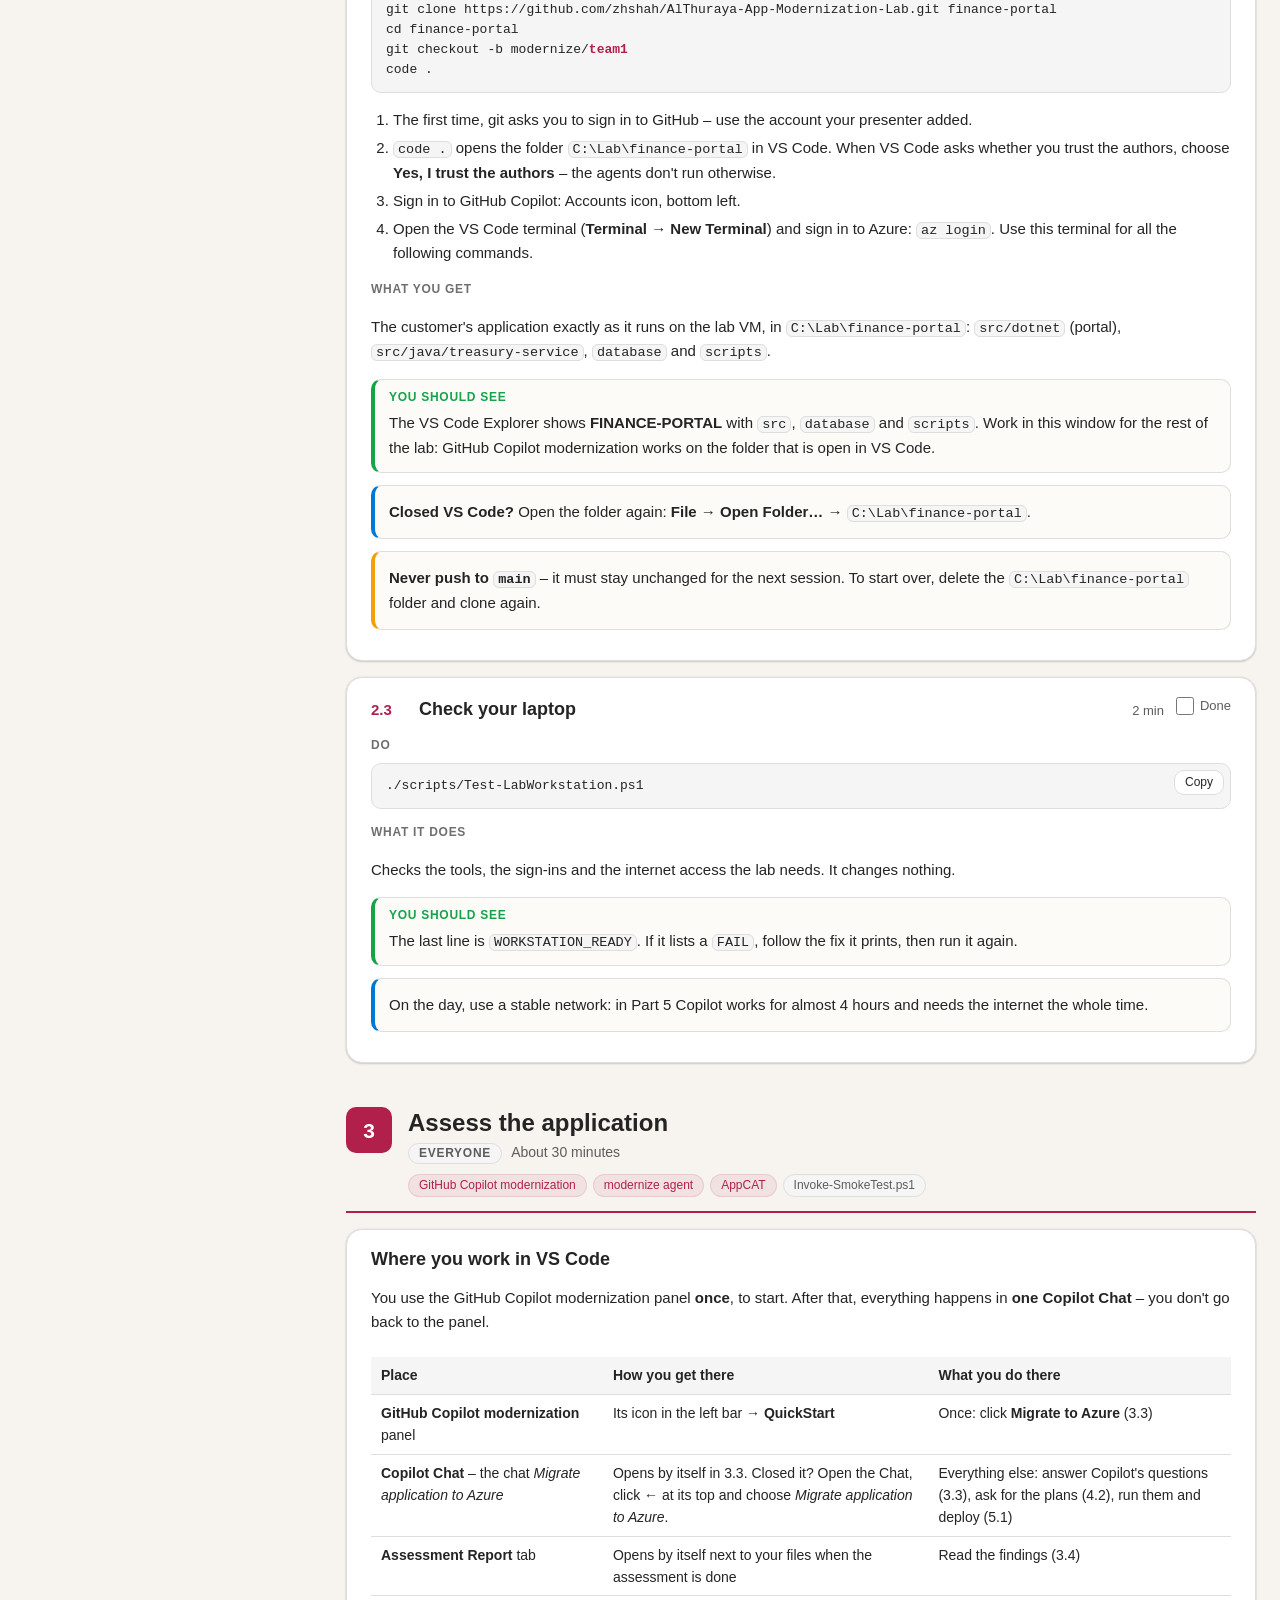
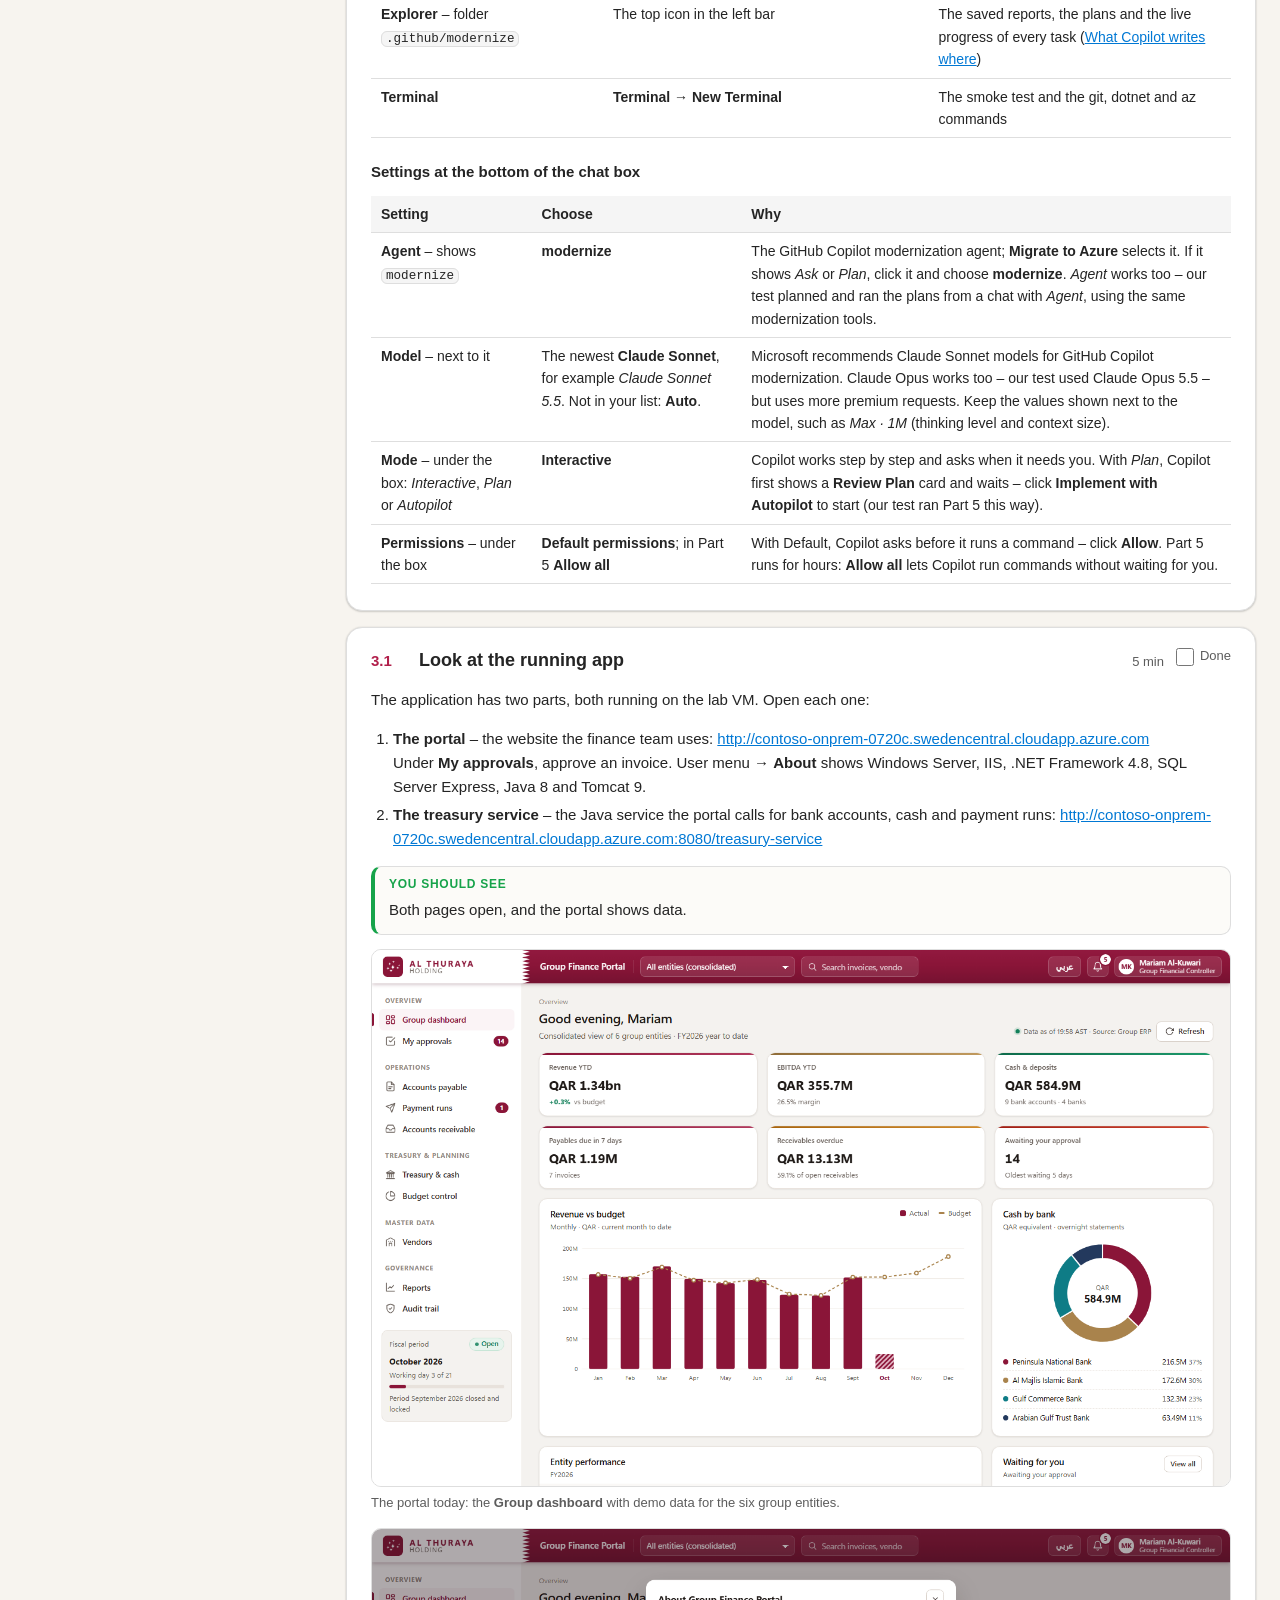
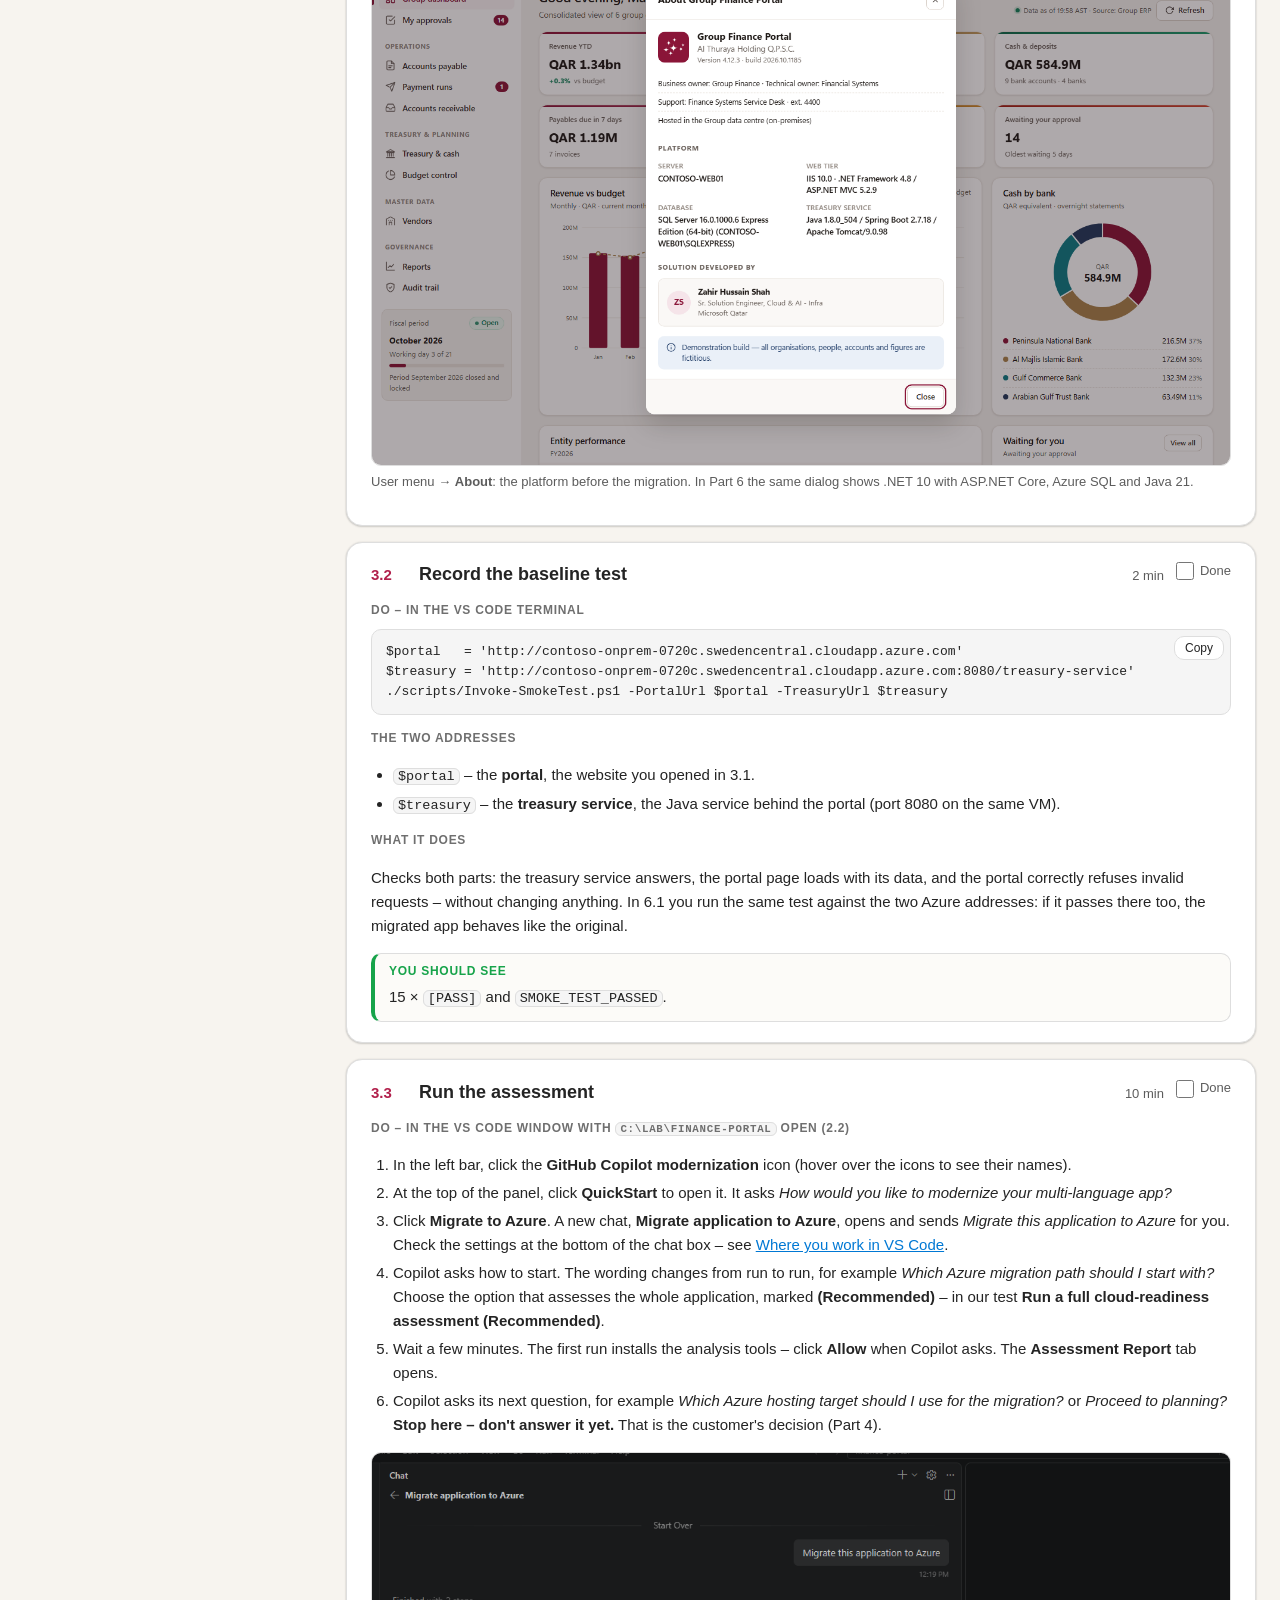
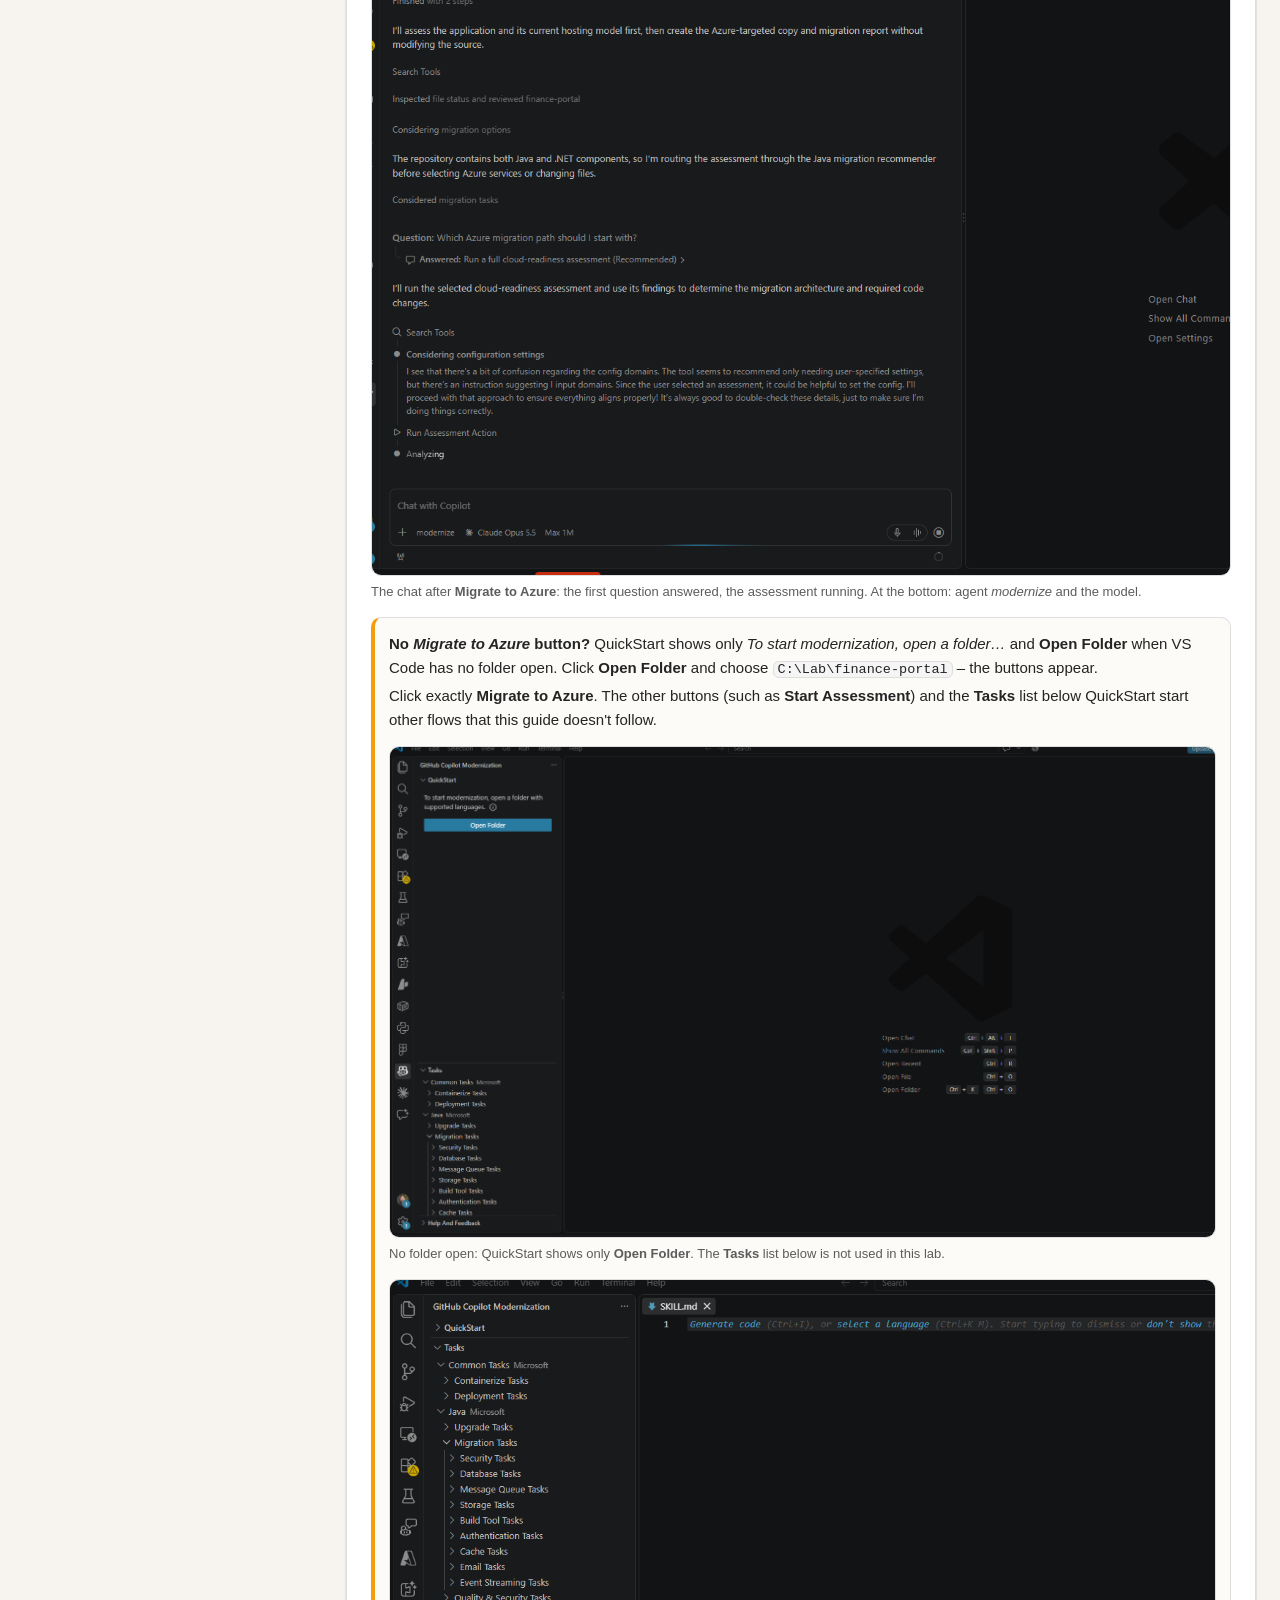
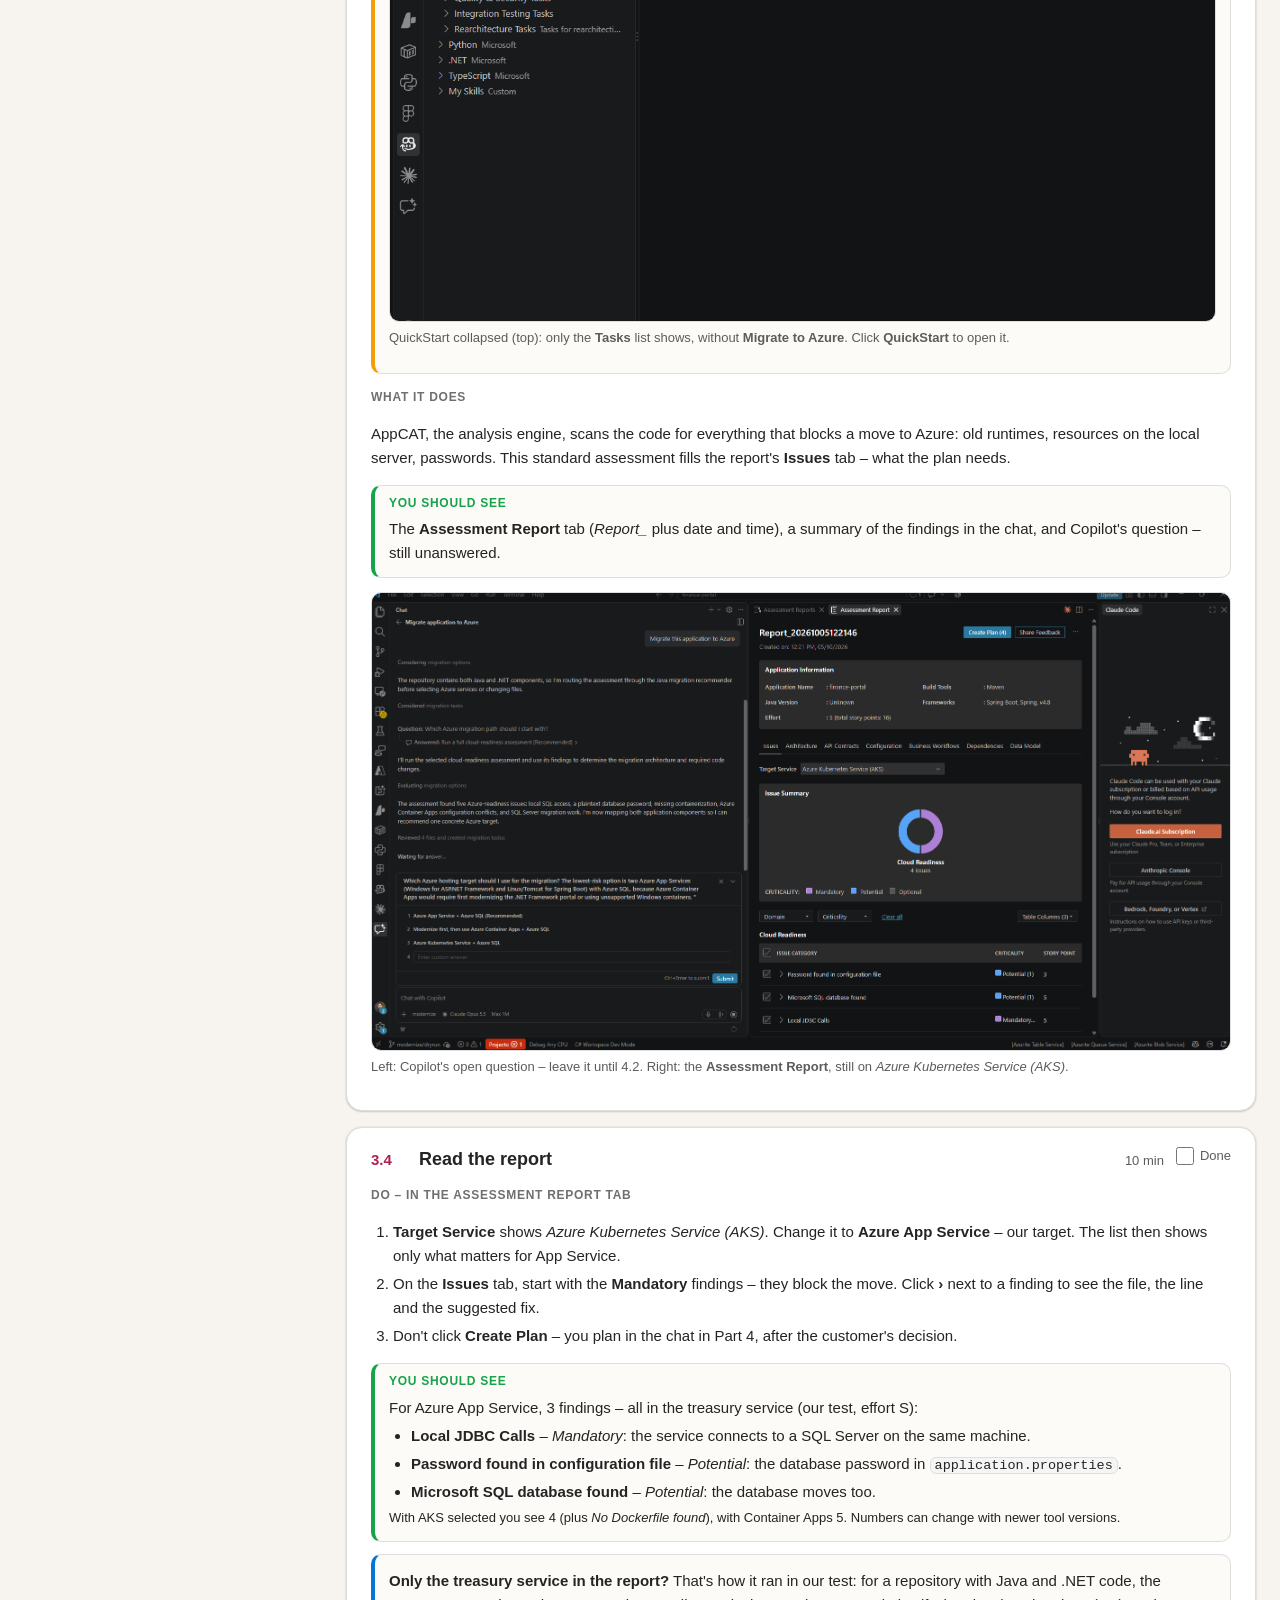
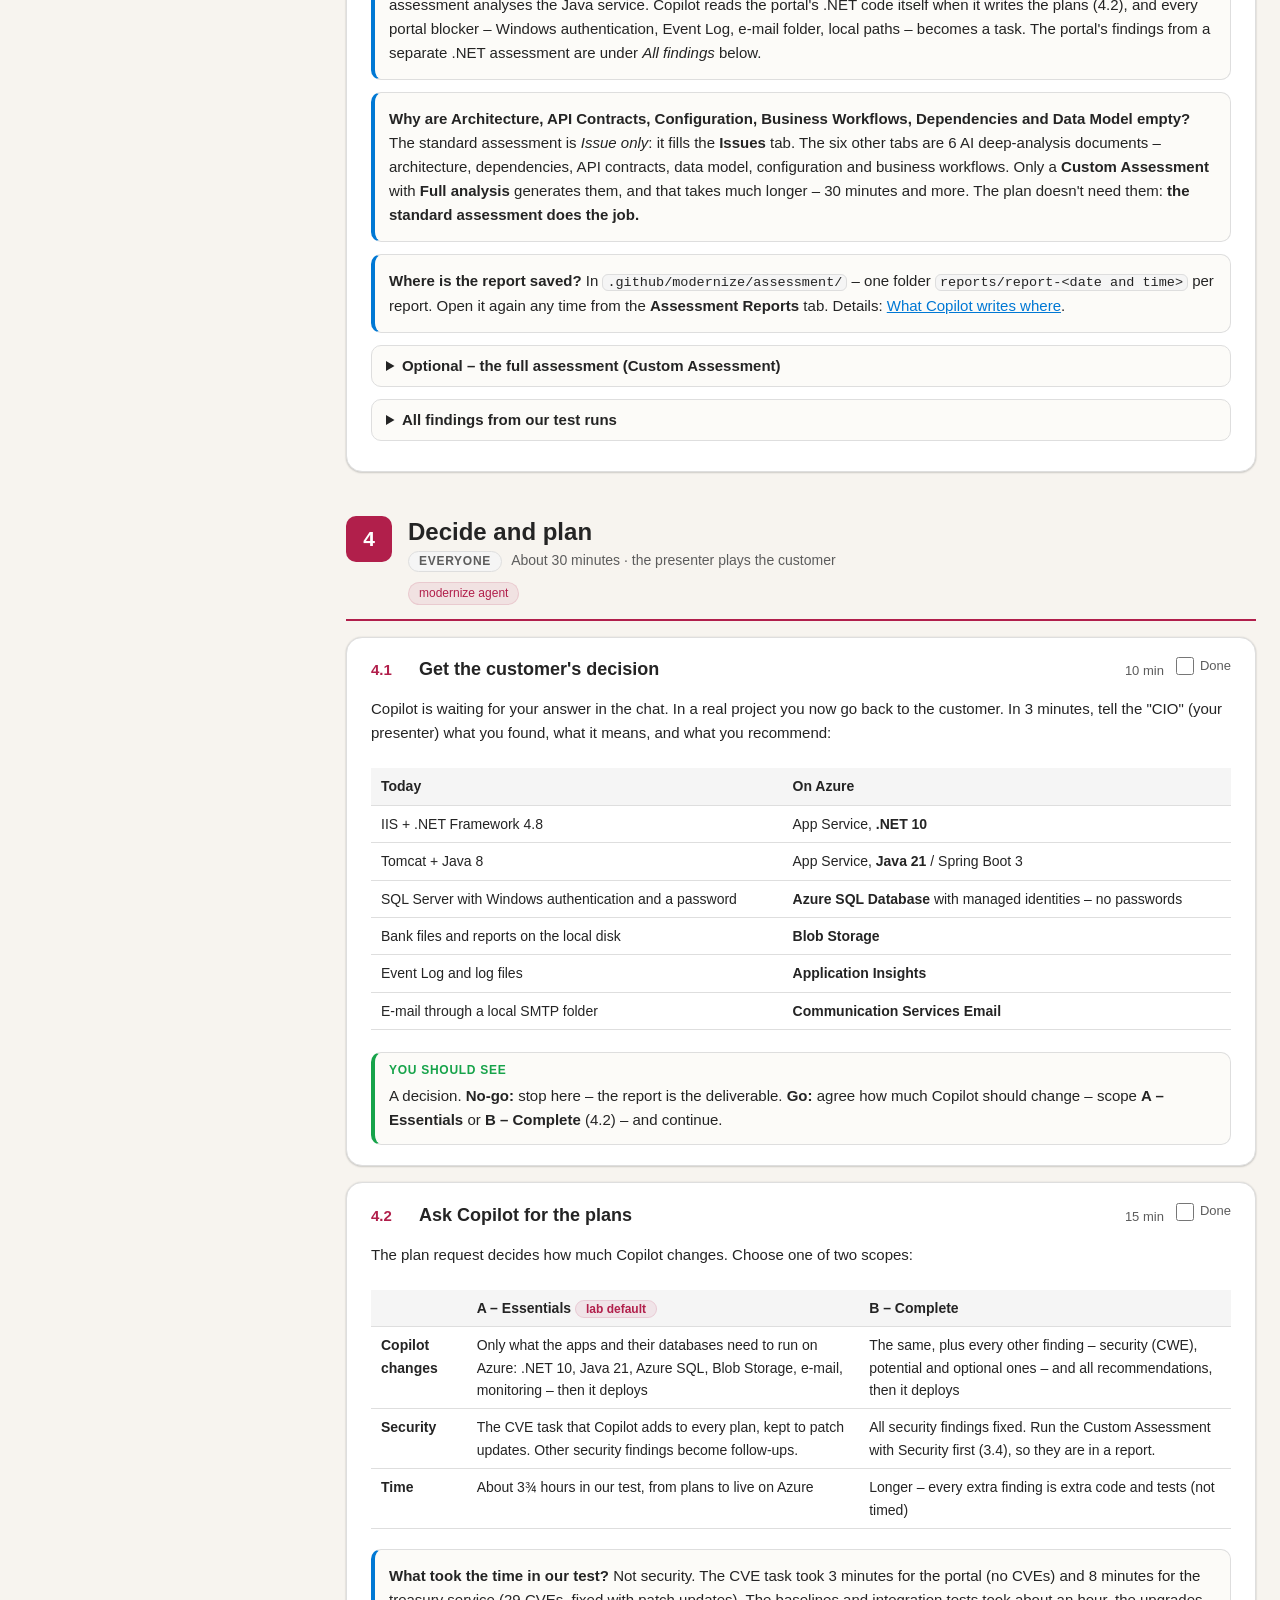
==== commit 0dbf925f: "Print edition PDF: cover, contents with page numbers, part banners, running headers, back cover lab-" ====
--- a/docs/lab/lab-guide.html
+++ b/docs/lab/lab-guide.html
@@ -352,17 +352,213 @@
   .arch { grid-template-columns: 1fr; }
   .arch-arrow { transform: rotate(90deg); }
 }
+.print-cover, .print-heading { display: none; }
+nav.toc .pnum::after { content: " \00B7  "; }
+
+/* ---------- Print edition (PDF): cover, contents, part banners, running headers, page numbers ---------- */
+@page {
+  size: A4;
+  margin: 19mm 17mm 17mm 17mm;
+  @top-left { content: "GitHub Copilot modernization \00B7  Hands-on lab guide"; font-family: "Segoe UI", Arial, sans-serif; font-size: 7.5pt; font-weight: 600; color: #8a1538; vertical-align: bottom; padding-bottom: 2.5mm; }
+  @top-right { content: ""; font-family: "Segoe UI", Arial, sans-serif; font-size: 7.5pt; color: #6f6f6f; vertical-align: bottom; padding-bottom: 2.5mm; }
+  @bottom-left { content: "Al Thuraya Holding \00B7  Group Finance Portal \2192  Azure"; font-family: "Segoe UI", Arial, sans-serif; font-size: 7.5pt; color: #8c8c8c; vertical-align: top; padding-top: 2.5mm; }
+  @bottom-right { content: "Page " counter(page) " of " counter(pages); font-family: "Segoe UI", Arial, sans-serif; font-size: 7.5pt; color: #8c8c8c; vertical-align: top; padding-top: 2.5mm; }
+}
+@page cover { margin: 0; @top-left { content: none; } @top-right { content: none; } @bottom-left { content: none; } @bottom-right { content: none; } }
+@page toc { @top-right { content: "Contents"; } }
+@page intro { @top-right { content: "Introduction"; } }
+@page part1 { @top-right { content: "Part 1 \00B7  Prepare the lab"; } }
+@page part2 { @top-right { content: "Part 2 \00B7  Set up your laptop"; } }
+@page part3 { @top-right { content: "Part 3 \00B7  Assess the application"; } }
+@page part4 { @top-right { content: "Part 4 \00B7  Decide and plan"; } }
+@page part5 { @top-right { content: "Part 5 \00B7  Modernize and deploy"; } }
+@page part6 { @top-right { content: "Part 6 \00B7  Test on Azure"; } }
+@page part7 { @top-right { content: "Part 7 \00B7  Run the day"; } }
+
 @media print {
-  .topbar, nav.toc, .copy, .done-box { display: none !important; }
-  .layout { display: block; padding: 0; }
-  .card, .step { box-shadow: none; break-inside: avoid; }
-  figure.shot { break-inside: avoid; }
-  details { border: none; }
-  pre { white-space: pre-wrap; }
+  html, html[data-theme="dark"] {
+    color-scheme: light;
+    --cp-bg: #ffffff; --cp-bg-elevated: #fbf9f7; --cp-surface: #ffffff; --cp-surface-soft: #f6f3f1;
+    --cp-border: #e4dddd; --cp-border-strong: #a8a8a8;
+    --cp-text: #242424; --cp-text-muted: #5c5c5c; --cp-text-soft: #707070;
+    --cp-accent: #b11f4b; --cp-accent-soft: #fbf0f3; --cp-accent-fg: #ffffff; --cp-highlight: #efd3dc;
+    --cp-success: #15803d; --cp-danger: #c81e1e; --cp-warning: #d97706; --cp-link: #0b5cad;
+    -webkit-print-color-adjust: exact; print-color-adjust: exact;
+  }
+  body { background: #fff; font-size: 10pt; line-height: 1.5; }
+  .topbar, .hero, .copy, .done-box, .vars, nav.toc .progress-box { display: none !important; }
+  .layout { display: block; max-width: none; padding: 0; }
+  a { color: var(--cp-link); text-decoration: none; }
+  h2, h3, h4, .lbl { break-after: avoid; }
+  h3 { font-size: 12.5pt; }
+  h4 { font-size: 10.5pt; margin: 4mm 0 1.5mm; color: #5e0d26; }
+  p, li { orphans: 3; widows: 3; }
+
+  /* Cover */
+  .print-cover {
+    display: block; page: cover; position: relative; overflow: hidden;
+    width: 210mm; height: 296.5mm; color: #fff;
+    background: linear-gradient(160deg, #a01c46 0%, #8a1538 40%, #5c0c25 100%);
+  }
+  .pc-band { position: absolute; left: 0; top: 0; bottom: 0; width: 17mm; background: #fff; }
+  .pc-serration { position: absolute; left: 17mm; top: 0; width: 9mm; height: 100%; }
+  .pc-watermark { position: absolute; right: -22mm; bottom: -26mm; width: 150mm; height: 150mm; opacity: 0.07; }
+  .pc-body { position: absolute; left: 38mm; right: 16mm; top: 19mm; bottom: 15mm; display: flex; flex-direction: column; }
+  .pc-brand { display: flex; align-items: center; gap: 3mm; font-size: 10pt; font-weight: 600; letter-spacing: 0.02em; }
+  .pc-brand svg { width: 11mm; height: 11mm; flex: none; }
+  .pc-eyebrow { margin: 13mm 0 3mm; font-size: 8.8pt; font-weight: 700; letter-spacing: 0.16em; text-transform: uppercase; color: #f6c9d6; }
+  .pc-title { margin: 0; font-size: 25pt; line-height: 1.13; font-weight: 700; color: #fff; }
+  .pc-sub { margin: 4mm 0 0; font-size: 12.5pt; line-height: 1.4; color: #fbe4eb; max-width: 145mm; }
+  .pc-steps { display: flex; flex-wrap: wrap; gap: 2mm; margin: 6mm 0 0; padding: 0; list-style: none; }
+  .pc-steps li { margin: 0; padding: 0.9mm 3.4mm; border-radius: 999px; background: rgba(255,255,255,0.14); border: 0.5pt solid rgba(255,255,255,0.4); font-size: 8.6pt; font-weight: 600; }
+  .pc-steps li + li::before { content: "\2192  "; color: #f6c9d6; }
+  .pc-shot { margin: 8mm 0 0; }
+  .pc-shot img { display: block; width: 100%; height: 84mm; object-fit: cover; object-position: top left; border-radius: 2.5mm; border: 1.2mm solid rgba(255,255,255,0.96); box-shadow: 0 3mm 9mm rgba(0,0,0,0.35); }
+  .pc-shot figcaption { margin-top: 2.2mm; font-size: 8pt; color: #f6c9d6; }
+  .pc-stats { display: grid; grid-template-columns: repeat(4, 1fr); gap: 3mm; margin-top: 7mm; }
+  .pc-stat { padding: 3mm 3.4mm; border-radius: 2.5mm; background: rgba(255,255,255,0.12); border: 0.5pt solid rgba(255,255,255,0.32); }
+  .pc-stat b { display: block; font-size: 17pt; line-height: 1.15; color: #fff; }
+  .pc-stat span { display: block; margin-top: 1mm; font-size: 7.6pt; line-height: 1.3; color: #fbe4eb; }
+  .pc-foot { margin-top: auto; display: flex; justify-content: space-between; align-items: flex-end; gap: 6mm; padding-top: 5mm; border-top: 0.5pt solid rgba(255,255,255,0.38); font-size: 8.4pt; line-height: 1.5; color: #fbe4eb; }
+  .pc-foot strong { color: #fff; font-size: 10.5pt; }
+  .pc-foot .right { text-align: right; }
+  .print-back { break-before: page; }
+  .print-back .pc-title { margin-top: 0; font-size: 23pt; }
+  .pb-changes { margin-top: 10mm; border-radius: 3mm; overflow: hidden; border: 0.5pt solid rgba(255,255,255,0.35); }
+  .pb-head, .pb-row { display: grid; grid-template-columns: 1fr 9mm 1fr; align-items: center; }
+  .pb-head { padding: 2.4mm 4mm; background: rgba(255,255,255,0.16); font-size: 8pt; font-weight: 700; letter-spacing: 0.12em; text-transform: uppercase; color: #f6c9d6; }
+  .pb-row { padding: 3.2mm 4mm; border-top: 0.5pt solid rgba(255,255,255,0.22); font-size: 9.4pt; line-height: 1.4; color: #fbe4eb; }
+  .pb-row b { display: block; color: #fff; font-size: 10.5pt; }
+  .pb-row .pb-arrow { text-align: center; font-size: 14pt; color: #f6c9d6; }
+  .pb-people { margin: 8mm 0 0; padding: 4mm 5mm; border-radius: 3mm; background: rgba(255,255,255,0.12); font-size: 9.6pt; line-height: 1.5; color: #fbe4eb; }
+  .pb-people strong { color: #fff; }
+
+  /* Contents */
+  nav.toc { page: toc; position: static; max-height: none; overflow: visible; padding: 0; font-size: 10pt; }
+  .print-heading { display: block; }
+  .toc-title { margin: 0 0 2mm; padding-bottom: 3mm; border-bottom: 1.2mm solid #b11f4b; font-size: 25pt; font-weight: 700; color: #8a1538; }
+  nav.toc .pnum::after { content: none; }
+  nav.toc::after { content: "Parts 2 to 6 are the participant path \2013  everyone does them in order. Parts 1 and 7 are for the presenter."; display: block; margin-top: 7mm; padding: 3mm 4mm; border-radius: 2mm; background: #fbf0f3; font-size: 8.8pt; color: #5e0d26; }
+  nav.toc > ol > li { break-inside: avoid; }
+  nav.toc a { display: flex; align-items: baseline; gap: 2mm; padding: 0.75mm 0; border-radius: 0; color: #333; background: none !important; }
+  nav.toc a.part-link { margin-top: 3.4mm; padding: 1.6mm 0 1.3mm; border-bottom: 0.5pt solid #ecdfe3; font-size: 11pt; font-weight: 700; color: #8a1538; }
+  nav.toc ol.sub a { padding-left: 9.5mm; font-size: 9.5pt; }
+  nav.toc a.is-done::after { content: none; }
+  nav.toc .pnum { flex: none; display: inline-grid; place-items: center; width: 6.4mm; height: 6.4mm; border-radius: 1.5mm; background: linear-gradient(135deg, #b11f4b, #8a1538); color: #fff; font-size: 9pt; }
+  nav.toc .t { flex: none; max-width: 150mm; }
+  nav.toc .dots { flex: 1; min-width: 6mm; border-bottom: 0.9pt dotted #c9bcc0; transform: translateY(-0.9mm); }
+  nav.toc .pn { flex: none; min-width: 7mm; text-align: right; font-variant-numeric: tabular-nums; font-weight: 600; color: #5c5c5c; }
+  nav.toc a.part-link .pn { color: #8a1538; }
+
+  /* Sections and part banners */
+  .part { margin-top: 0; }
+  #overview, #values { page: intro; }
+  #part-1 { page: part1; }
+  #part-2 { page: part2; }
+  #part-3 { page: part3; }
+  #part-4 { page: part4; }
+  #part-5 { page: part5; }
+  #part-6 { page: part6; }
+  #part-7, footer { page: part7; }
+  .intro-title {
+    margin: 0 0 5mm; padding: 6mm 7mm;
+    border-radius: 3.5mm; background: linear-gradient(120deg, #8a1538 0%, #b11f4b 100%);
+    font-size: 20pt; font-weight: 700; color: #fff;
+  }
+  .part-head {
+    align-items: center; gap: 5mm; margin: 0 0 5mm; padding: 5.5mm 7mm;
+    border: 0; border-radius: 3.5mm; color: #fff;
+    background: linear-gradient(120deg, #8a1538 0%, #b11f4b 100%);
+    break-after: avoid;
+  }
+  .part-letter { width: 15mm; height: 15mm; border-radius: 2.5mm; background: #fff; color: #8a1538; font-size: 22pt; }
+  .part-head h2 { font-size: 19pt; color: #fff; }
+  .part-meta { color: #fbe4eb; font-size: 9pt; }
+  .part-head .role, .part-head .role.presenter { background: rgba(255,255,255,0.18); border-color: rgba(255,255,255,0.45); color: #fff; }
+  .part-head .chip, .part-head .chip.neutral { background: rgba(255,255,255,0.14); border-color: rgba(255,255,255,0.4); color: #fff; }
+  .part-head code { background: rgba(255,255,255,0.16); border-color: rgba(255,255,255,0.42); color: #fff; }
+
+  /* Cards and steps: open sections with a header, no boxes - a box split by a page break runs to the page bottom */
+  .card, .step { margin: 0 0 8mm; padding: 0; background: none; border: 0; border-radius: 0; box-shadow: none; break-inside: auto; }
+  .card > h3 { display: flex; align-items: center; gap: 2.6mm; margin: 0 0 3mm; padding: 0 0 2mm; border-bottom: 0.8pt solid #ead7dd; color: #8a1538; font-size: 14pt; break-after: avoid; }
+  .card > h3::before { content: ""; flex: none; width: 1.6mm; height: 5mm; border-radius: 0.8mm; background: linear-gradient(#c22a58, #8a1538); }
+  .step-head { align-items: center; gap: 3mm; margin: 0 0 3mm; padding: 2.2mm 3.4mm 2.2mm 2.4mm; border-radius: 2.6mm; background: linear-gradient(90deg, #f6e3e9 0%, #fbf1f4 60%, #fdf8fa 100%); break-after: avoid; }
+  .step-num { min-width: 0; padding: 0.6mm 2.4mm; border-radius: 1.6mm; background: linear-gradient(135deg, #b11f4b, #8a1538); color: #fff; font-size: 10.5pt; }
+  .step-head h3 { margin: 0; color: #3d0a1a; font-size: 13.5pt; }
+  .step-time { padding: 0.4mm 2.8mm; border: 0.5pt solid #e7c6d0; border-radius: 999px; background: #fff; color: #8a1538; font-size: 8pt; font-weight: 600; }
+  .lbl { margin: 3.5mm 0 1mm; font-size: 7.8pt; color: #8a1538; }
+  .chip { font-size: 8pt; }
+  .role { font-size: 7.6pt; }
+
+  /* Content blocks */
+  pre { margin: 2mm 0; padding: 2.6mm 3.6mm; border: 0; border-left: 1mm solid #d8c4ca; border-radius: 1.5mm; background: #f7f4f2; font-size: 8.2pt; line-height: 1.5; white-space: pre-wrap; overflow-wrap: anywhere; break-inside: avoid; }
+  pre.tree { font-size: 7.6pt; }
+  :not(pre) > code { background: #f4f1ef; border-color: #e7e1df; font-size: 0.88em; }
+  td code { white-space: normal; overflow-wrap: anywhere; }
+  .prompt { margin: 2.5mm 0; padding: 3mm 4mm; border-radius: 0 2mm 2mm 0; background: #fbf0f3; font-size: 9pt; break-inside: avoid; }
+  .callout, .expect { margin: 3mm 0; padding: 2.6mm 4mm; border: 0; border-left: 1.2mm solid; border-radius: 2mm; break-inside: avoid; }
+  .callout.tip { background: #eef5fc; border-left-color: #2b7bd0; }
+  .callout.warn { background: #fff6e6; border-left-color: #e3920b; }
+  .callout.danger { background: #fdefef; border-left-color: #d33a3a; }
+  .callout.ok, .expect { background: #eef8f1; border-left-color: #1e9e4f; }
+  .expect::before { font-size: 7.8pt; color: #15803d; }
+  .table-wrap { overflow: visible; }
+  table { margin: 2mm 0; font-size: 8.8pt; }
+  thead { display: table-header-group; }
+  tr { break-inside: avoid; }
+  th, td { padding: 1.6mm 2.4mm; border-bottom: 0.5pt solid #ece6e6; overflow-wrap: break-word; }
+  th { background: #f7eef1; color: #5e0d26; font-weight: 700; }
+  tbody tr:nth-child(even) td { background: #fcfafa; }
+  figure.shot { margin: 4mm 0 5mm; text-align: center; break-inside: avoid; }
+  figure.shot img { display: inline-block; width: auto; max-width: 100%; max-height: 98mm; padding: 1.3mm; background: #f2eeed; border: 0.5pt solid #dfd7d6; border-radius: 2.2mm; }
+  .shot-pair { display: flex; align-items: flex-start; gap: 6mm; margin: 4mm 0 5mm; break-inside: avoid; }
+  .shot-pair > figure.shot { flex: 1 1 0; min-width: 0; margin: 0; }
+  .shot-pair > figure.shot.tall { flex: 0 0 56mm; }
+  .shot-pair > figure.shot.tall img { width: 100%; max-height: none; }
+  #result figure.shot img { max-height: 138mm; }
+  figure.shot figcaption { margin-top: 1.8mm; font-size: 8pt; font-style: italic; text-align: center; }
+  .callout:has(> figure.shot + figure.shot) { display: grid; grid-template-columns: 1fr 1fr; column-gap: 4mm; align-items: start; }
+  .callout:has(> figure.shot + figure.shot) > :not(figure) { grid-column: 1 / -1; }
+  .callout > figure.shot { margin: 2.5mm 0 1mm; }
+  .callout > figure.shot img { max-height: 72mm; background: #fff; }
+  details { margin: 3mm 0; border: 0; background: none; }
+  details > summary { padding: 1.5mm 0; list-style: none; font-weight: 700; color: #8a1538; break-after: avoid; }
+  details > summary::-webkit-details-marker { display: none; }
+  details > summary::before { content: ""; display: inline-block; width: 1.2mm; height: 3.4mm; margin-right: 2mm; vertical-align: -0.5mm; border-radius: 0.6mm; background: #b11f4b; }
+  details > div { padding: 0; }
+  .flow a.stage { break-inside: avoid; }
+  .arch { grid-template-columns: 1fr 22mm 1fr; gap: 3mm; }
+  .arch-arrow { transform: none; font-size: 22pt; }
+  .zone, .node { break-inside: avoid; }
+  .node { margin: 1.6mm 0; padding: 1.5mm 2.5mm; font-size: 8.3pt; }
+  footer { margin-top: 8mm; font-size: 8pt; }
 }
 </style>
 </head>
 <body>
+<section class="print-cover" aria-hidden="true">
+  <div class="pc-band"></div>
+  <svg class="pc-serration" viewBox="0 0 40 180" preserveAspectRatio="none"><path d="M0 0 L40 10 L0 20 L40 30 L0 40 L40 50 L0 60 L40 70 L0 80 L40 90 L0 100 L40 110 L0 120 L40 130 L0 140 L40 150 L0 160 L40 170 L0 180 Z" fill="#fff"/></svg>
+  <svg class="pc-watermark" viewBox="0 0 40 40"><path d="M20 15.6Q20 21 25.4 21Q20 21 20 26.4Q20 21 14.6 21Q20 21 20 15.6ZM29.6 19.2Q29.6 22.4 32.8 22.4Q29.6 22.4 29.6 25.6Q29.6 22.4 26.4 22.4Q29.6 22.4 29.6 19.2ZM32.2 14.9Q32.2 17.2 34.5 17.2Q32.2 17.2 32.2 19.5Q32.2 17.2 29.9 17.2Q32.2 17.2 32.2 14.9ZM16.4 24.5Q16.4 27.8 19.7 27.8Q16.4 27.8 16.4 31.1Q16.4 27.8 13.1 27.8Q16.4 27.8 16.4 24.5ZM10.4 19.7Q10.4 23.2 13.9 23.2Q10.4 23.2 10.4 26.7Q10.4 23.2 6.9 23.2Q10.4 23.2 10.4 19.7ZM13.8 11.1Q13.8 14.4 17.1 14.4Q13.8 14.4 13.8 17.7Q13.8 14.4 10.5 14.4Q13.8 14.4 13.8 11.1ZM21.2 7.7Q21.2 10.4 23.9 10.4Q21.2 10.4 21.2 13.1Q21.2 10.4 18.5 10.4Q21.2 10.4 21.2 7.7Z" fill="#fff"/></svg>
+  <div class="pc-body">
+    <div class="pc-brand"><svg viewBox="0 0 40 40"><rect width="40" height="40" rx="9" fill="#fff"/><path d="M20 15.6Q20 21 25.4 21Q20 21 20 26.4Q20 21 14.6 21Q20 21 20 15.6ZM29.6 19.2Q29.6 22.4 32.8 22.4Q29.6 22.4 29.6 25.6Q29.6 22.4 26.4 22.4Q29.6 22.4 29.6 19.2ZM32.2 14.9Q32.2 17.2 34.5 17.2Q32.2 17.2 32.2 19.5Q32.2 17.2 29.9 17.2Q32.2 17.2 32.2 14.9ZM16.4 24.5Q16.4 27.8 19.7 27.8Q16.4 27.8 16.4 31.1Q16.4 27.8 13.1 27.8Q16.4 27.8 16.4 24.5ZM10.4 19.7Q10.4 23.2 13.9 23.2Q10.4 23.2 10.4 26.7Q10.4 23.2 6.9 23.2Q10.4 23.2 10.4 19.7ZM13.8 11.1Q13.8 14.4 17.1 14.4Q13.8 14.4 13.8 17.7Q13.8 14.4 10.5 14.4Q13.8 14.4 13.8 11.1ZM21.2 7.7Q21.2 10.4 23.9 10.4Q21.2 10.4 21.2 13.1Q21.2 10.4 18.5 10.4Q21.2 10.4 21.2 7.7Z" fill="#8a1538"/></svg><span>Al Thuraya Holding &middot; Group Finance Portal</span></div>
+    <p class="pc-eyebrow">Hands-on lab guide &middot; GitHub Copilot modernization</p>
+    <h1 class="pc-title">Modernize a legacy .NET Framework and Java application &ndash; and move it to Azure</h1>
+    <p class="pc-sub">From an &ldquo;on-premises&rdquo; server running IIS, Tomcat and SQL Server to Azure App Service and Azure SQL Database &ndash; end to end with the GitHub Copilot modernization agent.</p>
+    <ul class="pc-steps"><li>Assess</li><li>Decide &amp; plan</li><li>Modernize</li><li>Deploy</li><li>Test on Azure</li></ul>
+    <figure class="pc-shot"><img src="images/00-portal-dashboard.png" alt=""><figcaption>The Group Finance Portal today &ndash; .NET Framework 4.8 on IIS, Java 8 on Tomcat and SQL Server, on the lab VM.</figcaption></figure>
+    <div class="pc-stats">
+      <div class="pc-stat"><b>15 / 15</b><span>modernization tasks completed by Copilot</span></div>
+      <div class="pc-stat"><b>13</b><span>Azure resources created by Copilot's deployment</span></div>
+      <div class="pc-stat"><b>15 / 15</b><span>end-to-end checks passed on Azure</span></div>
+      <div class="pc-stat"><b>&asymp; 3&frac34; h</b><span>from approved plans to live on Azure</span></div>
+    </div>
+    <div class="pc-foot">
+      <div><strong>Zahir Hussain Shah</strong><br>Sr. Solution Engineer, Cloud &amp; AI &ndash; Infra &middot; Microsoft Qatar</div>
+      <div class="right">Validated end to end &middot; October 2026<br>.NET 10 &middot; Java 21 &middot; Azure App Service &middot; Azure SQL</div>
+    </div>
+  </div>
+</section>
 <header class="topbar">
   <span class="brand">GitHub Copilot modernization · Hands-on lab</span>
   <span class="sub">Group Finance Portal → Azure</span>
@@ -378,65 +574,66 @@
     <div class="progress-bar" aria-hidden="true"><span id="progress-fill"></span></div>
     <button class="btn" id="reset-progress" type="button">Clear ticks</button>
   </div>
+  <h2 class="print-heading toc-title">Contents</h2>
   <ol>
-    <li><a class="part-link" href="#overview">Start here</a></li>
-    <li><a class="part-link" href="#values">Your lab at a glance</a></li>
-    <li><a class="part-link" href="#part-1">1 · Prepare the lab (presenter)</a>
+    <li><a class="part-link" href="#overview"><span class="t">Start here</span><span class="dots"></span><span class="pn"></span></a></li>
+    <li><a class="part-link" href="#values"><span class="t">Your lab at a glance</span><span class="dots"></span><span class="pn"></span></a></li>
+    <li><a class="part-link" href="#part-1"><span class="pnum">1</span><span class="t">Prepare the lab (presenter)</span><span class="dots"></span><span class="pn"></span></a>
       <ol class="sub">
-        <li><a href="#s1-1">1.1 Sign in to Azure</a></li>
-        <li><a href="#s1-2">1.2 Build the lab (first time only)</a></li>
-        <li><a href="#s1-3">1.3 Check that it works</a></li>
-        <li><a href="#s1-4">1.4 Prepare the participants</a></li>
-        <li><a href="#s1-5">1.5 On the event day</a></li>
+        <li><a href="#s1-1"><span class="t">1.1 Sign in to Azure</span><span class="dots"></span><span class="pn"></span></a></li>
+        <li><a href="#s1-2"><span class="t">1.2 Build the lab (first time only)</span><span class="dots"></span><span class="pn"></span></a></li>
+        <li><a href="#s1-3"><span class="t">1.3 Check that it works</span><span class="dots"></span><span class="pn"></span></a></li>
+        <li><a href="#s1-4"><span class="t">1.4 Prepare the participants</span><span class="dots"></span><span class="pn"></span></a></li>
+        <li><a href="#s1-5"><span class="t">1.5 On the event day</span><span class="dots"></span><span class="pn"></span></a></li>
       </ol>
     </li>
-    <li><a class="part-link" href="#part-2">2 · Set up your laptop</a>
+    <li><a class="part-link" href="#part-2"><span class="pnum">2</span><span class="t">Set up your laptop</span><span class="dots"></span><span class="pn"></span></a>
       <ol class="sub">
-        <li><a href="#s2-1">2.1 Install the tools</a></li>
-        <li><a href="#s2-2">2.2 Get the code</a></li>
-        <li><a href="#s2-3">2.3 Check your laptop</a></li>
+        <li><a href="#s2-1"><span class="t">2.1 Install the tools</span><span class="dots"></span><span class="pn"></span></a></li>
+        <li><a href="#s2-2"><span class="t">2.2 Get the code</span><span class="dots"></span><span class="pn"></span></a></li>
+        <li><a href="#s2-3"><span class="t">2.3 Check your laptop</span><span class="dots"></span><span class="pn"></span></a></li>
       </ol>
     </li>
-    <li><a class="part-link" href="#part-3">3 · Assess the application</a>
+    <li><a class="part-link" href="#part-3"><span class="pnum">3</span><span class="t">Assess the application</span><span class="dots"></span><span class="pn"></span></a>
       <ol class="sub">
-        <li><a href="#where">Where you work in VS Code</a></li>
-        <li><a href="#s3-1">3.1 Look at the running app</a></li>
-        <li><a href="#s3-2">3.2 Record the baseline test</a></li>
-        <li><a href="#s3-3">3.3 Run the assessment</a></li>
-        <li><a href="#s3-4">3.4 Read the report</a></li>
+        <li><a href="#where"><span class="t">Where you work in VS Code</span><span class="dots"></span><span class="pn"></span></a></li>
+        <li><a href="#s3-1"><span class="t">3.1 Look at the running app</span><span class="dots"></span><span class="pn"></span></a></li>
+        <li><a href="#s3-2"><span class="t">3.2 Record the baseline test</span><span class="dots"></span><span class="pn"></span></a></li>
+        <li><a href="#s3-3"><span class="t">3.3 Run the assessment</span><span class="dots"></span><span class="pn"></span></a></li>
+        <li><a href="#s3-4"><span class="t">3.4 Read the report</span><span class="dots"></span><span class="pn"></span></a></li>
       </ol>
     </li>
-    <li><a class="part-link" href="#part-4">4 · Decide and plan</a>
+    <li><a class="part-link" href="#part-4"><span class="pnum">4</span><span class="t">Decide and plan</span><span class="dots"></span><span class="pn"></span></a>
       <ol class="sub">
-        <li><a href="#s4-1">4.1 Get the customer's decision</a></li>
-        <li><a href="#s4-2">4.2 Ask Copilot for the plans</a></li>
-        <li><a href="#s4-3">4.3 Review the plans</a></li>
+        <li><a href="#s4-1"><span class="t">4.1 Get the customer's decision</span><span class="dots"></span><span class="pn"></span></a></li>
+        <li><a href="#s4-2"><span class="t">4.2 Ask Copilot for the plans</span><span class="dots"></span><span class="pn"></span></a></li>
+        <li><a href="#s4-3"><span class="t">4.3 Review the plans</span><span class="dots"></span><span class="pn"></span></a></li>
       </ol>
     </li>
-    <li><a class="part-link" href="#part-5">5 · Modernize and deploy</a>
+    <li><a class="part-link" href="#part-5"><span class="pnum">5</span><span class="t">Modernize and deploy</span><span class="dots"></span><span class="pn"></span></a>
       <ol class="sub">
-        <li><a href="#files">What Copilot writes where</a></li>
-        <li><a href="#s5-1">5.1 Start the run</a></li>
-        <li><a href="#s5-2">5.2 Follow the progress</a></li>
-        <li><a href="#s5-3">5.3 Read the final summary</a></li>
-        <li><a href="#s5-4">5.4 See what changed</a></li>
+        <li><a href="#files"><span class="t">What Copilot writes where</span><span class="dots"></span><span class="pn"></span></a></li>
+        <li><a href="#s5-1"><span class="t">5.1 Start the run</span><span class="dots"></span><span class="pn"></span></a></li>
+        <li><a href="#s5-2"><span class="t">5.2 Follow the progress</span><span class="dots"></span><span class="pn"></span></a></li>
+        <li><a href="#s5-3"><span class="t">5.3 Read the final summary</span><span class="dots"></span><span class="pn"></span></a></li>
+        <li><a href="#s5-4"><span class="t">5.4 See what changed</span><span class="dots"></span><span class="pn"></span></a></li>
       </ol>
     </li>
-    <li><a class="part-link" href="#part-6">6 · Test on Azure</a>
+    <li><a class="part-link" href="#part-6"><span class="pnum">6</span><span class="t">Test on Azure</span><span class="dots"></span><span class="pn"></span></a>
       <ol class="sub">
-        <li><a href="#s6-1">6.1 Run the test on Azure</a></li>
-        <li><a href="#s6-2">6.2 Look at it on Azure</a></li>
-        <li><a href="#result">The result: everything on Azure</a></li>
-        <li><a href="#s6-3">6.3 Clean up</a></li>
+        <li><a href="#s6-1"><span class="t">6.1 Run the test on Azure</span><span class="dots"></span><span class="pn"></span></a></li>
+        <li><a href="#s6-2"><span class="t">6.2 Look at it on Azure</span><span class="dots"></span><span class="pn"></span></a></li>
+        <li><a href="#result"><span class="t">The result: everything on Azure</span><span class="dots"></span><span class="pn"></span></a></li>
+        <li><a href="#s6-3"><span class="t">6.3 Clean up</span><span class="dots"></span><span class="pn"></span></a></li>
       </ol>
     </li>
-    <li><a class="part-link" href="#part-7">7 · Run the day (presenter)</a>
+    <li><a class="part-link" href="#part-7"><span class="pnum">7</span><span class="t">Run the day (presenter)</span><span class="dots"></span><span class="pn"></span></a>
       <ol class="sub">
-        <li><a href="#agenda">Agenda</a></li>
-        <li><a href="#demo">Customer demo</a></li>
-        <li><a href="#trouble">Troubleshooting</a></li>
-        <li><a href="#reset">Reset and clean up</a></li>
-        <li><a href="#tested">What was tested</a></li>
+        <li><a href="#agenda"><span class="t">Agenda</span><span class="dots"></span><span class="pn"></span></a></li>
+        <li><a href="#demo"><span class="t">Customer demo</span><span class="dots"></span><span class="pn"></span></a></li>
+        <li><a href="#trouble"><span class="t">Troubleshooting</span><span class="dots"></span><span class="pn"></span></a></li>
+        <li><a href="#reset"><span class="t">Reset and clean up</span><span class="dots"></span><span class="pn"></span></a></li>
+        <li><a href="#tested"><span class="t">What was tested</span><span class="dots"></span><span class="pn"></span></a></li>
       </ol>
     </li>
   </ol>
@@ -450,6 +647,7 @@
 </section>
 
 <section class="part" id="overview">
+  <h2 class="print-heading intro-title">Introduction</h2>
   <div class="card">
     <h3>How this guide works</h3>
     <div class="table-wrap"><table>
@@ -913,11 +1111,13 @@
         <tr><td>Any other question</td><td>The <strong>(Recommended)</strong> option, if it matches the prompt you sent</td></tr>
       </tbody>
     </table></div>
-    <figure class="shot"><img src="images/08-planning-questions.png" alt="Copilot reads the code of both applications, then asks: Spring Boot 3.x on Java 21 or Spring Boot 4.x; answered Spring Boot 3.x on Java 21, as requested (Recommended)" loading="lazy"><figcaption>Copilot reads both applications, then asks its questions in boxes – here answered with the (Recommended) option.</figcaption></figure>
     <span class="lbl">What it does</span>
     <p>Copilot reads the findings and the code of both applications and writes one plan per application – a plan covers one language. It commits the plans; no code changes yet.</p>
     <div class="expect"><p>A summary of two plans, <code>group-finance-portal-to-azure</code> and <code>treasury-service-to-azure</code>, ending with something like <em>To start, ask me to run either plan</em>. If Copilot asks <em>The plan is ready. What would you like to do?</em>, choose <strong>Review the plan first</strong>.</p></div>
-    <figure class="shot"><img src="images/09-plans-ready.png" alt="Copilot's summary of the two plans with their tasks, the open questions for the deployment, and 'To start, ask me to run either plan'" loading="lazy"><figcaption>The plans are ready: one per application, each task in one line. (This one was written before deployment was added – with prompt A or B, each plan ends with a deployment task.)</figcaption></figure>
+    <div class="shot-pair">
+      <figure class="shot tall"><img src="images/08-planning-questions.png" alt="Copilot reads the code of both applications, then asks: Spring Boot 3.x on Java 21 or Spring Boot 4.x; answered Spring Boot 3.x on Java 21, as requested (Recommended)" loading="lazy"><figcaption>Copilot reads both applications, then asks its questions in boxes – here answered with the (Recommended) option.</figcaption></figure>
+      <figure class="shot"><img src="images/09-plans-ready.png" alt="Copilot's summary of the two plans with their tasks, the open questions for the deployment, and 'To start, ask me to run either plan'" loading="lazy"><figcaption>The plans are ready: one per application, each task in one line. (This one was written before deployment was added – with prompt A or B, each plan ends with a deployment task.)</figcaption></figure>
+    </div>
   </article>
 
   <article class="step" id="s4-3">
@@ -1225,6 +1425,7 @@
       <tbody>
         <tr><td>The portal or Remote Desktop times out</td><td>The network changed – run the first four lines of 1.5 from the network you are on. Some company networks use several internet addresses: use the venue Wi-Fi or a phone hotspot instead.</td></tr>
         <tr><td>Portal shows HTTP 500 or 503 right after the VM started</td><td>Wait 3–5 minutes – SQL Server and Tomcat are still starting.</td></tr>
+        <tr><td>Starting the VM fails: <em>AllocationFailed – not enough capacity for the requested VM size</em></td><td>Azure has no free capacity for that size in the region right now. Give the stopped VM another size, then start it: <code>az vm resize -g rg-contoso-onprem-swc -n vm-contoso-web01 --size Standard_D2as_v5</code>. Back to the cheaper size after the event: deallocate, then resize to <code>Standard_B2als_v2</code>.</td></tr>
         <tr><td>Azure CLI: <em>AADSTS70043</em> or "token expired"</td><td><code>az login</code>, then run the command again.</td></tr>
         <tr><td>GitHub Copilot modernization shows only <strong>Open Folder</strong>, or no <strong>Migrate to Azure</strong> button</td><td>No folder is open: <strong>File → Open Folder…</strong> → <code>C:\Lab\finance-portal</code>. Then click <strong>QuickStart</strong> to open it (3.3).</td></tr>
         <tr><td>The chat shows <em>Agent</em>, <em>Ask</em> or <em>Plan</em> instead of <strong>modernize</strong>, or you lost the chat</td><td>Click the agent picker at the bottom of the chat box and choose <strong>modernize</strong>. To find the chat: click <strong>←</strong> at the top of the Chat panel and open <em>Migrate application to Azure</em>.</td></tr>
@@ -1285,6 +1486,29 @@
 </footer>
 </main>
 </div>
+<section class="print-cover print-back" aria-hidden="true">
+  <div class="pc-band"></div>
+  <svg class="pc-serration" viewBox="0 0 40 180" preserveAspectRatio="none"><path d="M0 0 L40 10 L0 20 L40 30 L0 40 L40 50 L0 60 L40 70 L0 80 L40 90 L0 100 L40 110 L0 120 L40 130 L0 140 L40 150 L0 160 L40 170 L0 180 Z" fill="#fff"/></svg>
+  <svg class="pc-watermark" viewBox="0 0 40 40"><path d="M20 15.6Q20 21 25.4 21Q20 21 20 26.4Q20 21 14.6 21Q20 21 20 15.6ZM29.6 19.2Q29.6 22.4 32.8 22.4Q29.6 22.4 29.6 25.6Q29.6 22.4 26.4 22.4Q29.6 22.4 29.6 19.2ZM32.2 14.9Q32.2 17.2 34.5 17.2Q32.2 17.2 32.2 19.5Q32.2 17.2 29.9 17.2Q32.2 17.2 32.2 14.9ZM16.4 24.5Q16.4 27.8 19.7 27.8Q16.4 27.8 16.4 31.1Q16.4 27.8 13.1 27.8Q16.4 27.8 16.4 24.5ZM10.4 19.7Q10.4 23.2 13.9 23.2Q10.4 23.2 10.4 26.7Q10.4 23.2 6.9 23.2Q10.4 23.2 10.4 19.7ZM13.8 11.1Q13.8 14.4 17.1 14.4Q13.8 14.4 13.8 17.7Q13.8 14.4 10.5 14.4Q13.8 14.4 13.8 11.1ZM21.2 7.7Q21.2 10.4 23.9 10.4Q21.2 10.4 21.2 13.1Q21.2 10.4 18.5 10.4Q21.2 10.4 21.2 7.7Z" fill="#fff"/></svg>
+  <div class="pc-body">
+    <div class="pc-brand"><svg viewBox="0 0 40 40"><rect width="40" height="40" rx="9" fill="#fff"/><path d="M20 15.6Q20 21 25.4 21Q20 21 20 26.4Q20 21 14.6 21Q20 21 20 15.6ZM29.6 19.2Q29.6 22.4 32.8 22.4Q29.6 22.4 29.6 25.6Q29.6 22.4 26.4 22.4Q29.6 22.4 29.6 19.2ZM32.2 14.9Q32.2 17.2 34.5 17.2Q32.2 17.2 32.2 19.5Q32.2 17.2 29.9 17.2Q32.2 17.2 32.2 14.9ZM16.4 24.5Q16.4 27.8 19.7 27.8Q16.4 27.8 16.4 31.1Q16.4 27.8 13.1 27.8Q16.4 27.8 16.4 24.5ZM10.4 19.7Q10.4 23.2 13.9 23.2Q10.4 23.2 10.4 26.7Q10.4 23.2 6.9 23.2Q10.4 23.2 10.4 19.7ZM13.8 11.1Q13.8 14.4 17.1 14.4Q13.8 14.4 13.8 17.7Q13.8 14.4 10.5 14.4Q13.8 14.4 13.8 11.1ZM21.2 7.7Q21.2 10.4 23.9 10.4Q21.2 10.4 21.2 13.1Q21.2 10.4 18.5 10.4Q21.2 10.4 21.2 7.7Z" fill="#8a1538"/></svg><span>Al Thuraya Holding &middot; Group Finance Portal</span></div>
+    <p class="pc-eyebrow">The result</p>
+    <p class="pc-title">The whole application on Azure &ndash; done end to end by the GitHub Copilot modernization agent</p>
+    <p class="pc-sub">It assessed the code, wrote the plans, upgraded and migrated both applications, tested them, wrote the Bicep and the deployment script, created the Azure resources, loaded the demo data, deployed both apps and ran the smoke test.</p>
+    <div class="pb-changes">
+      <div class="pb-head"><span>On the server (before)</span><span></span><span>On Azure (now)</span></div>
+      <div class="pb-row"><span><b>Group Finance Portal</b>ASP.NET MVC 5 &middot; .NET Framework 4.8 &middot; IIS 10</span><span class="pb-arrow">&rarr;</span><span><b>App Service &middot; Linux</b>ASP.NET Core MVC &middot; .NET 10</span></div>
+      <div class="pb-row"><span><b>Treasury service</b>Spring Boot 2.7 &middot; Java 8 &middot; Tomcat 9</span><span class="pb-arrow">&rarr;</span><span><b>App Service</b>Spring Boot 3 &middot; Java 21 &middot; Tomcat 10.1</span></div>
+      <div class="pb-row"><span><b>SQL Server Express</b>Two databases &middot; Windows authentication and a SQL password</span><span class="pb-arrow">&rarr;</span><span><b>Azure SQL Database</b>Managed identities &ndash; no passwords</span></div>
+      <div class="pb-row"><span><b>Local disk and Windows</b>Bank files and reports &middot; SMTP pickup folder &middot; Event Log</span><span class="pb-arrow">&rarr;</span><span><b>Azure services</b>Blob Storage &middot; Communication Services Email &middot; Application Insights</span></div>
+    </div>
+    <p class="pb-people"><strong>People made the decisions:</strong> approve the migration, choose the scope, review the plans, answer Copilot&rsquo;s questions and sign in to Azure. Nobody edited the code or created a resource by hand.</p>
+    <div class="pc-foot">
+      <div><strong>Zahir Hussain Shah</strong><br>Sr. Solution Engineer, Cloud &amp; AI &ndash; Infra<br>Microsoft Qatar</div>
+      <div class="right">Lab kit: github.com/zhshah/AlThuraya-App-Modernization-LabKit<br>All organisations, people, accounts and figures in the demo application are fictitious.</div>
+    </div>
+  </div>
+</section>
 <script>
 (() => {
   const store = {
@@ -1388,6 +1612,8 @@
     try { localStorage.setItem("ghcpLab.theme", next); } catch (e) { /* storage blocked */ }
   });
   document.getElementById("print-btn").addEventListener("click", () => window.print());
+  window.addEventListener("beforeprint", () => document.querySelectorAll("details:not([open])").forEach((d) => { d.open = true; d.dataset.printOpened = "1"; }));
+  window.addEventListener("afterprint", () => document.querySelectorAll("details[data-print-opened]").forEach((d) => { d.open = false; delete d.dataset.printOpened; }));
 
   const links = new Map();
   document.querySelectorAll('nav.toc a[href^="#"]').forEach((a) => links.set(a.getAttribute("href").slice(1), a));
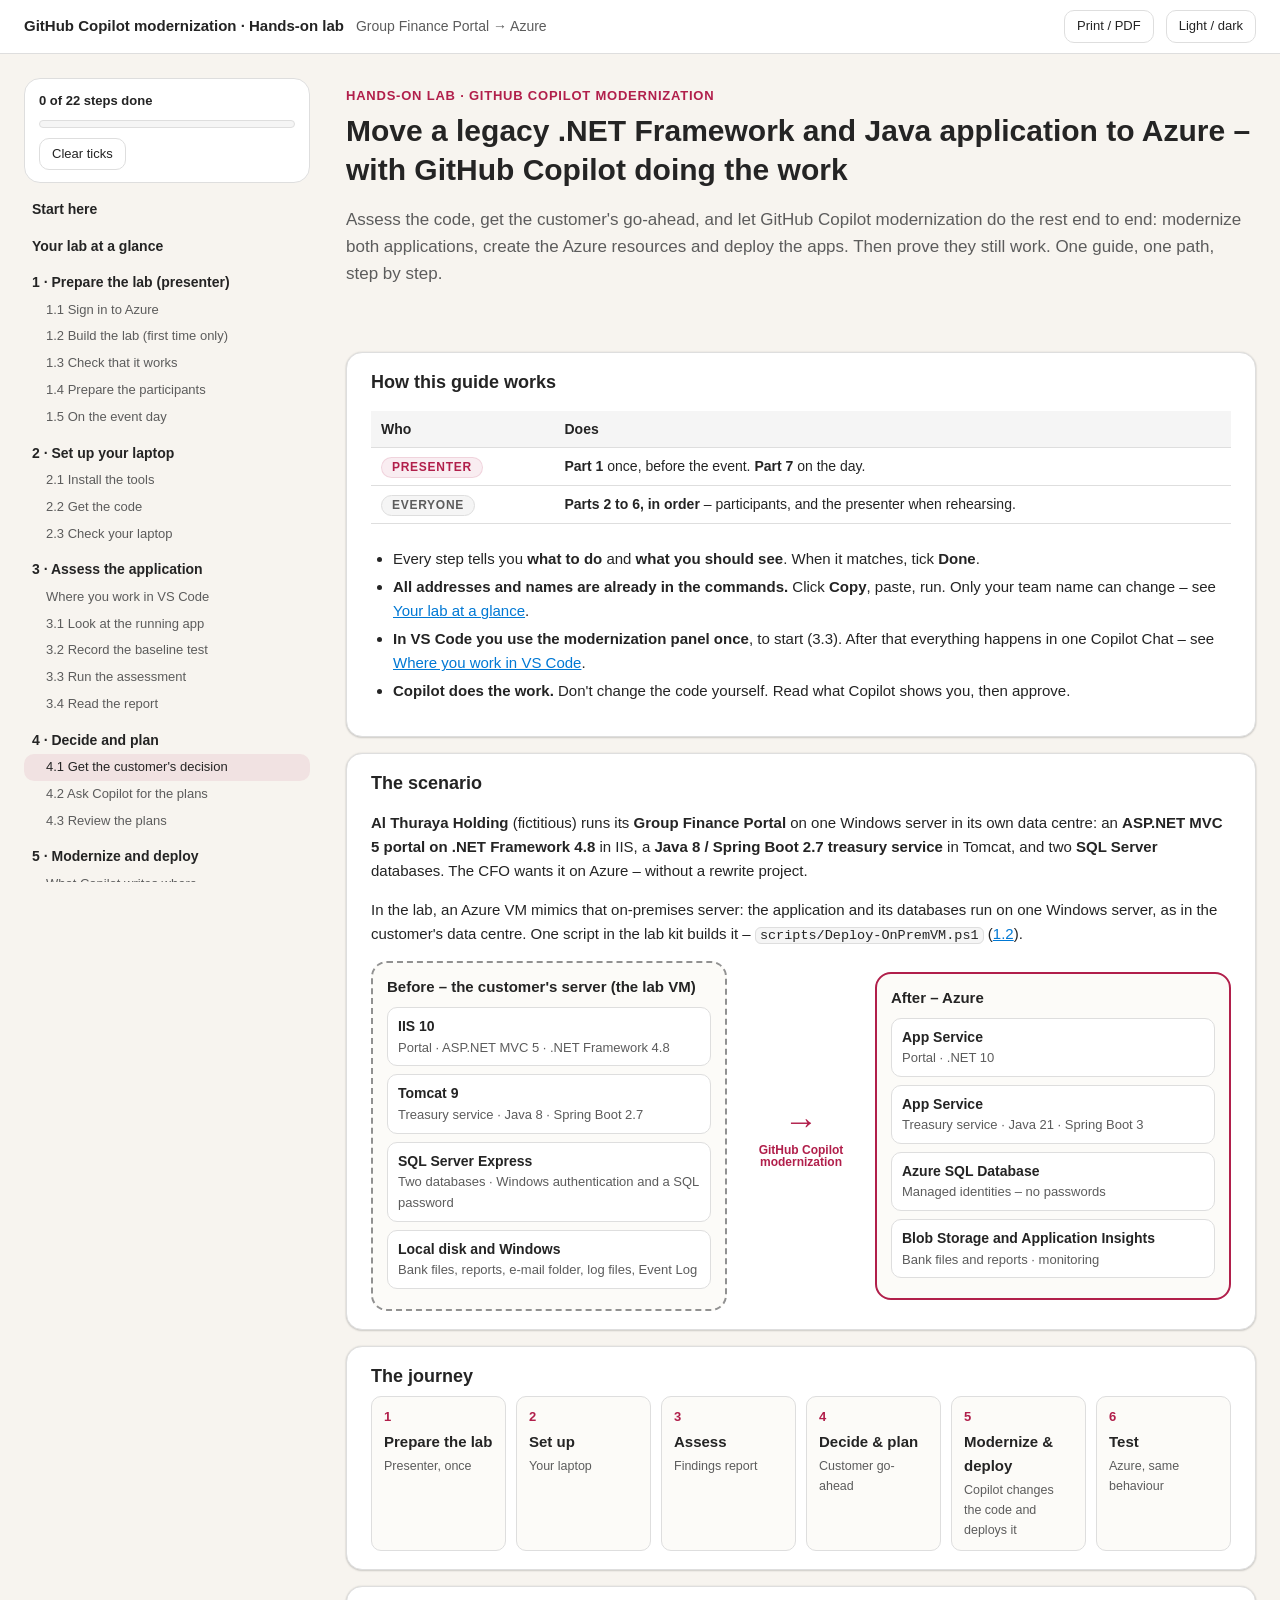
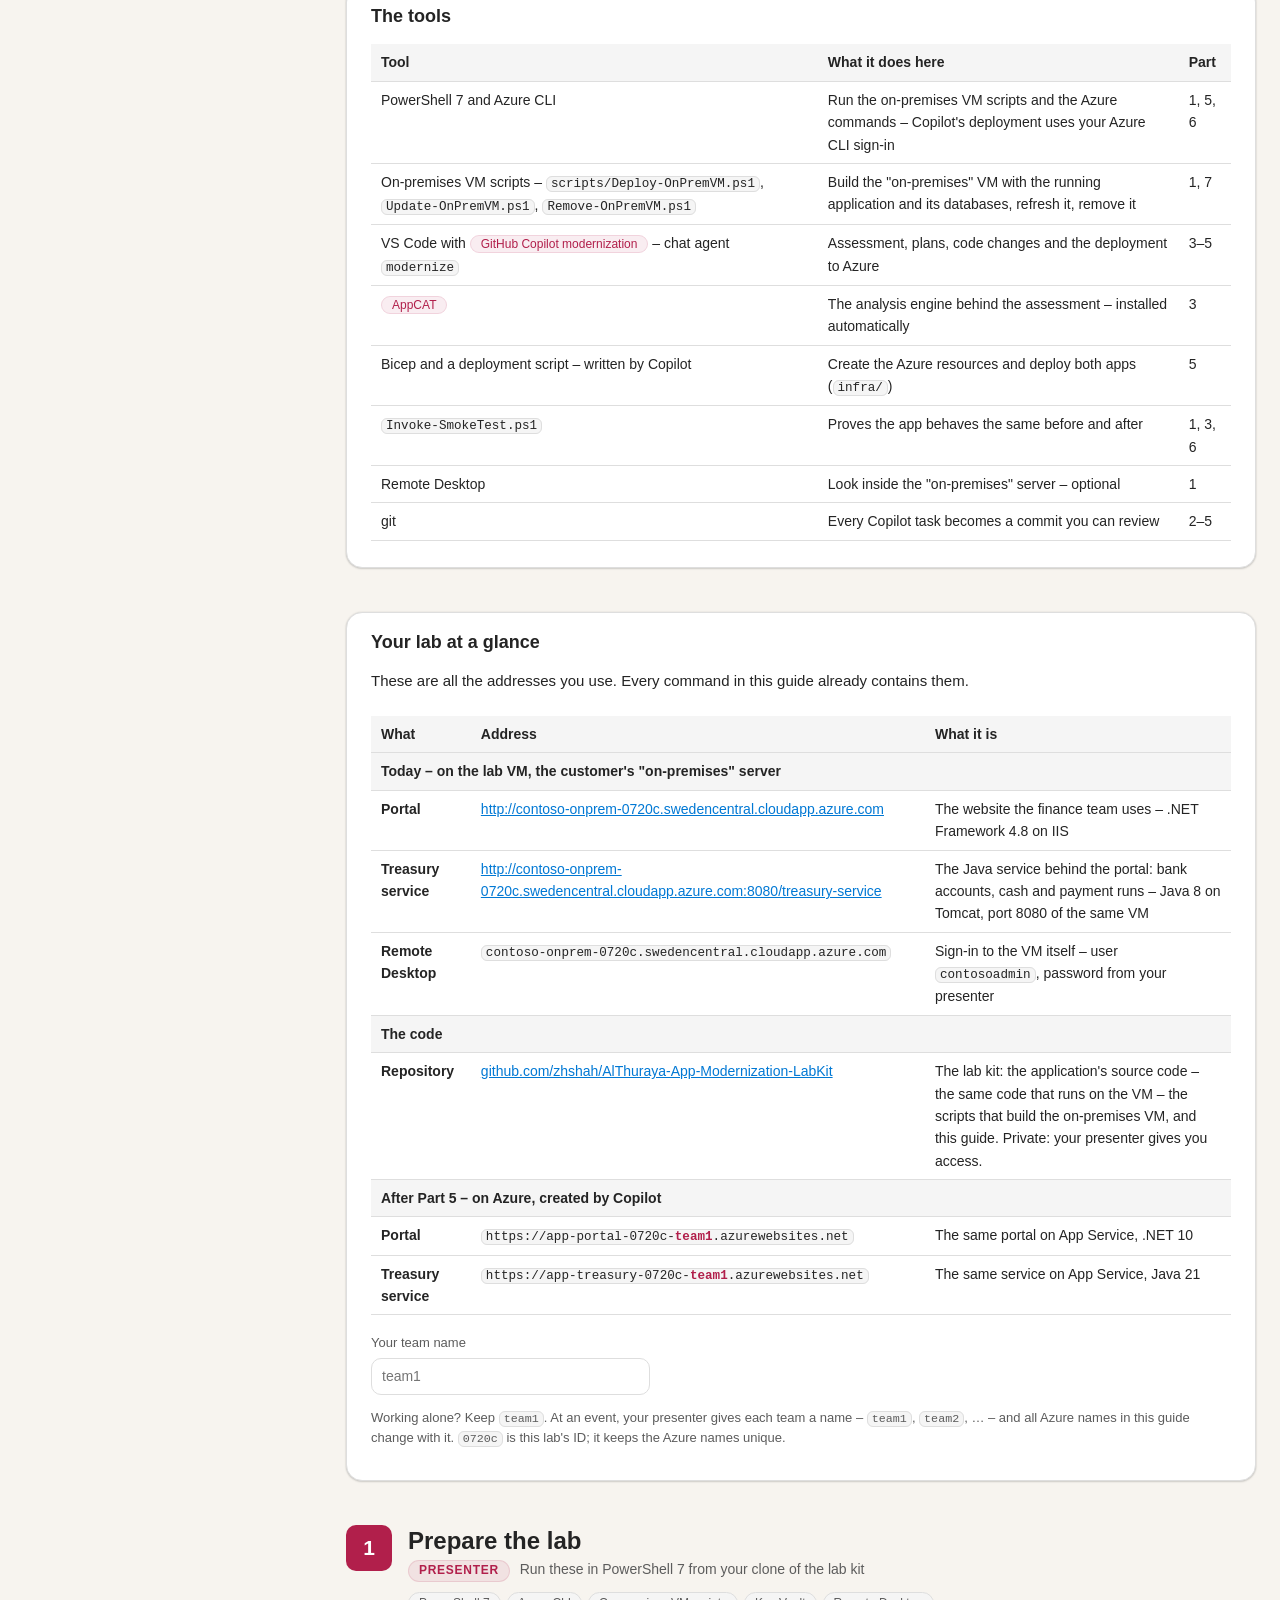
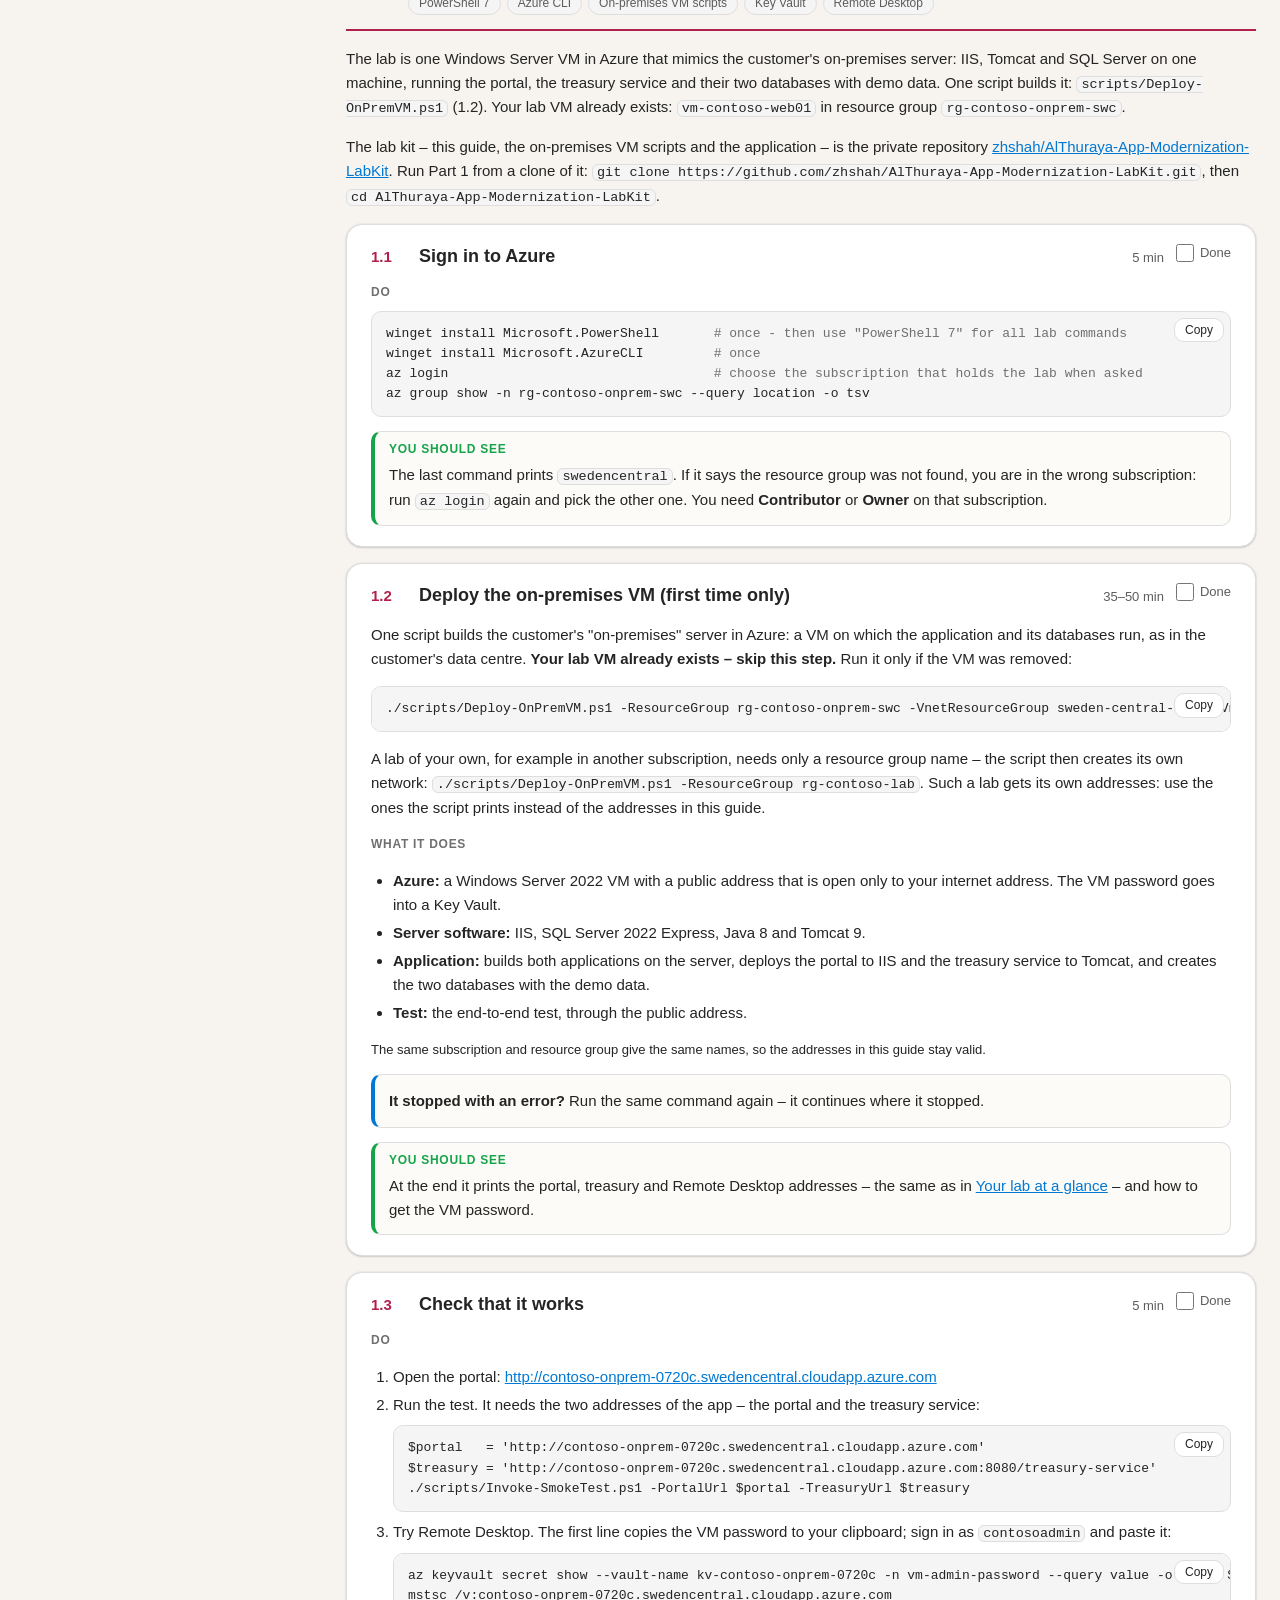
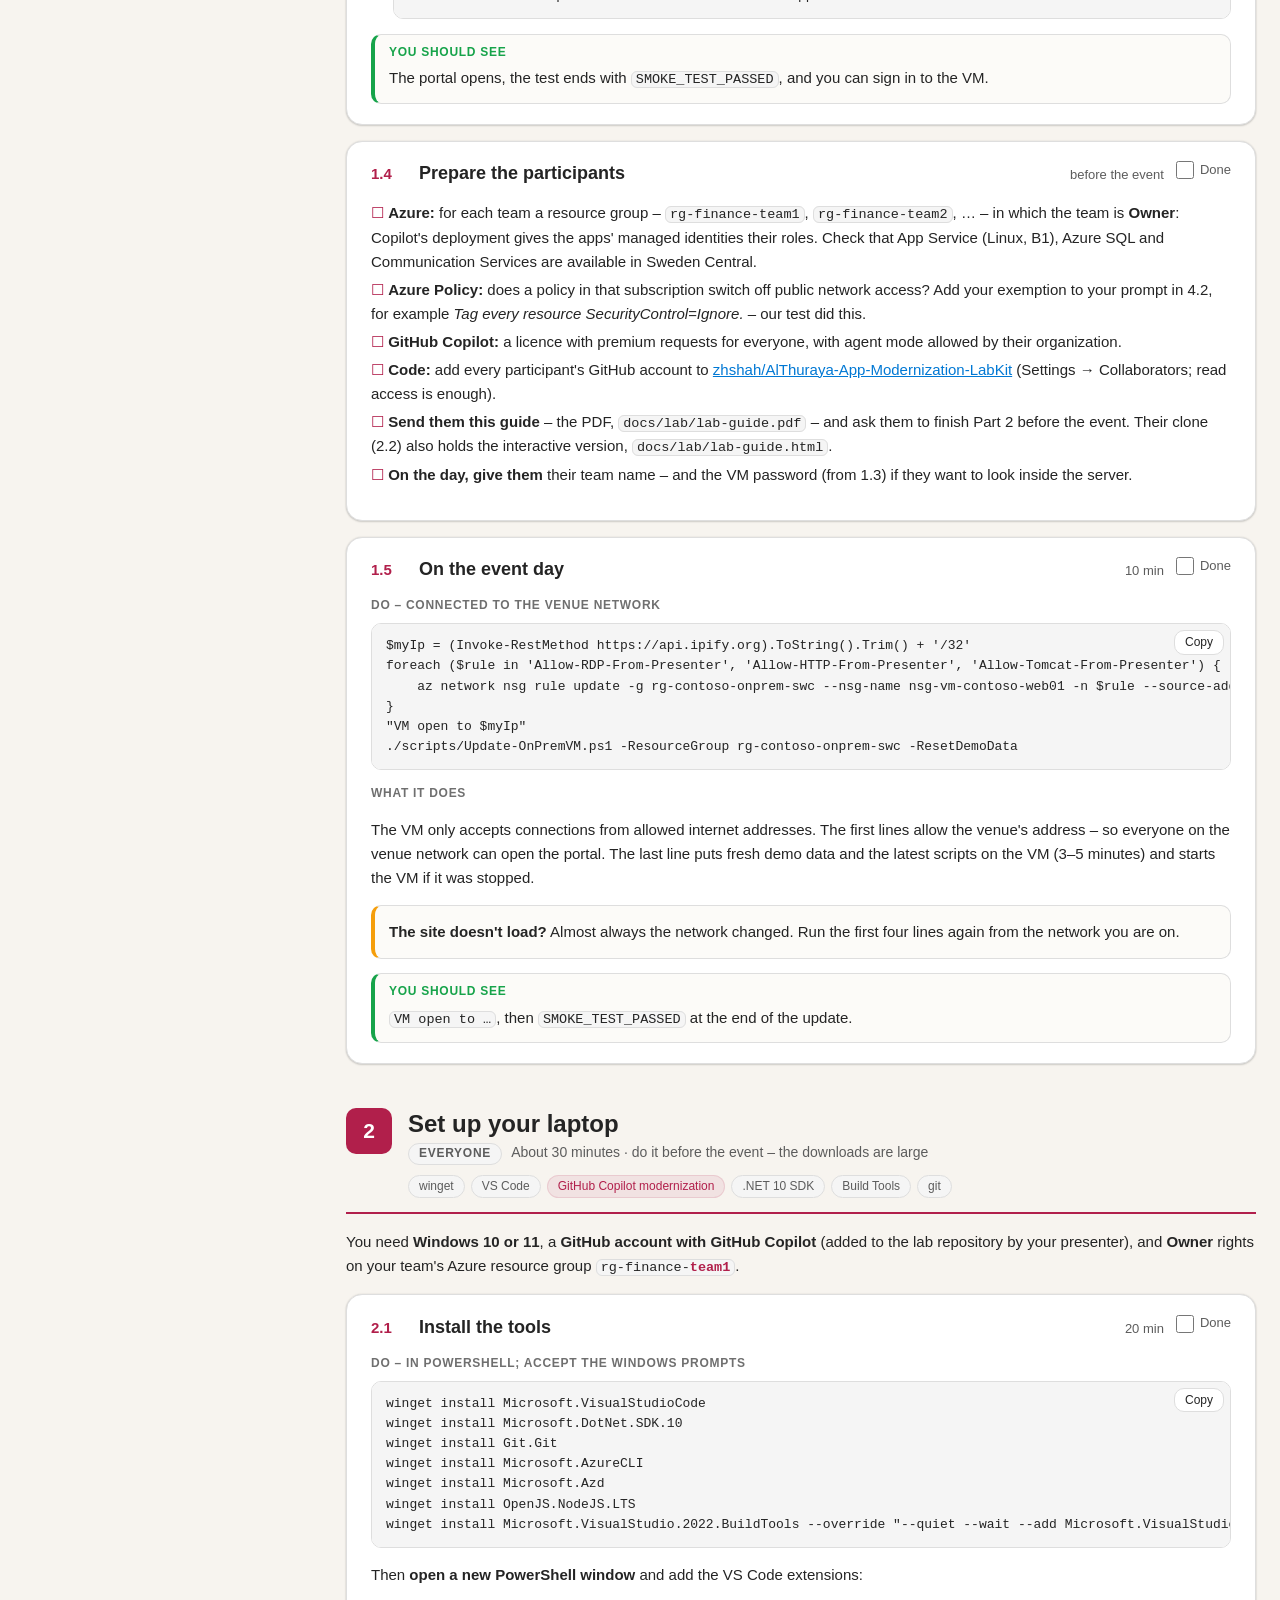
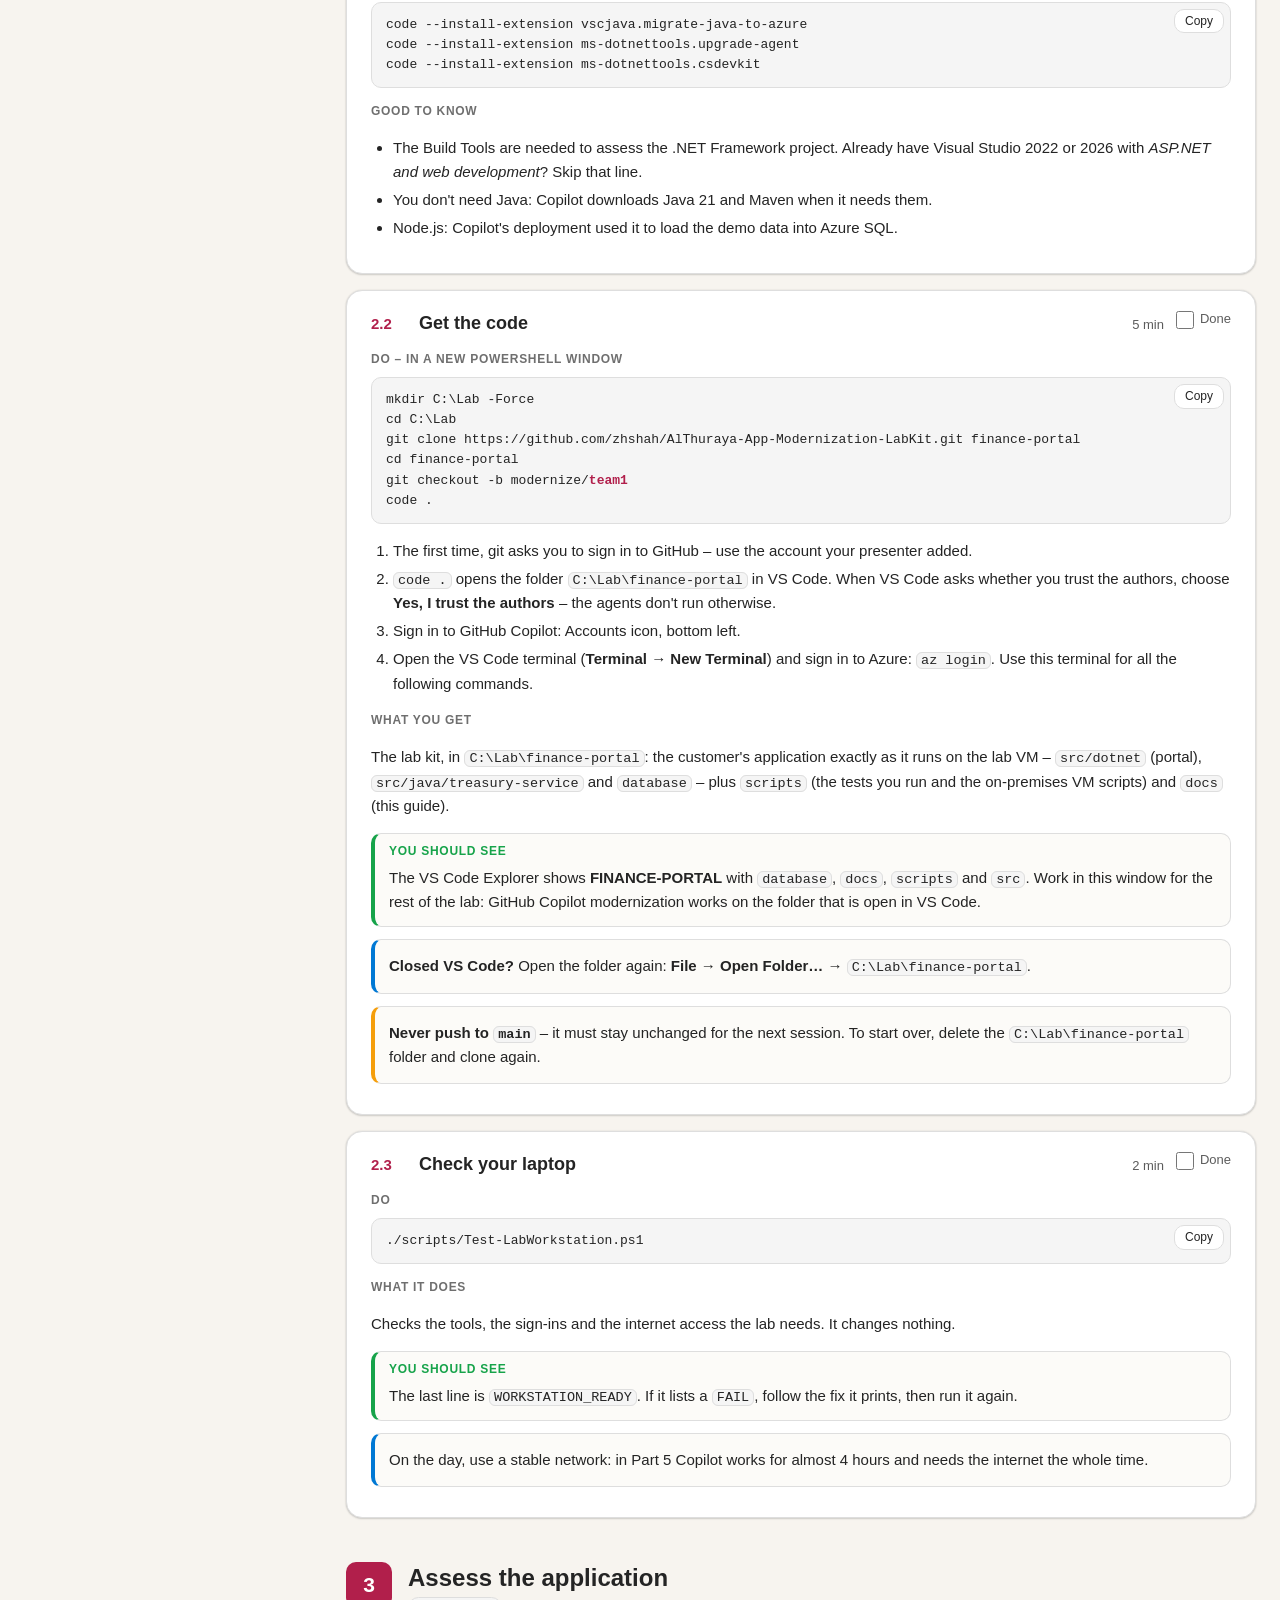
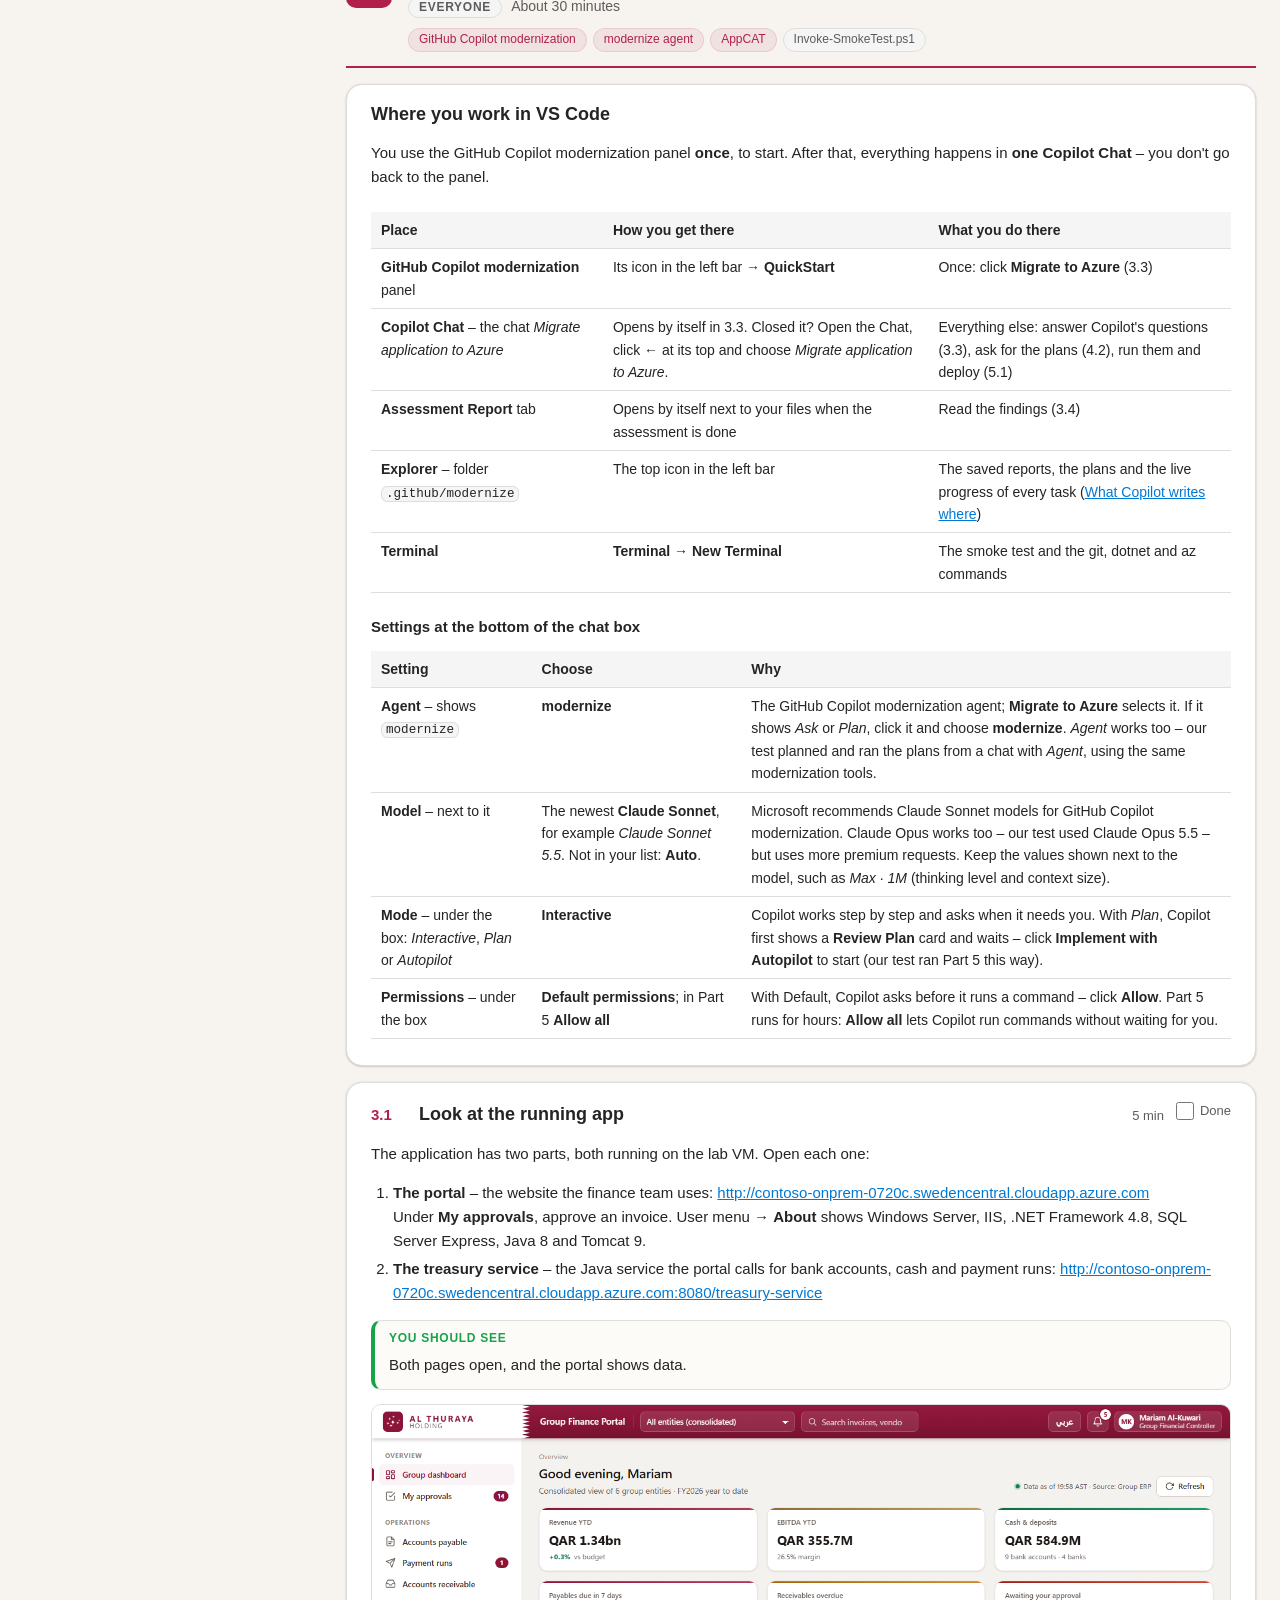
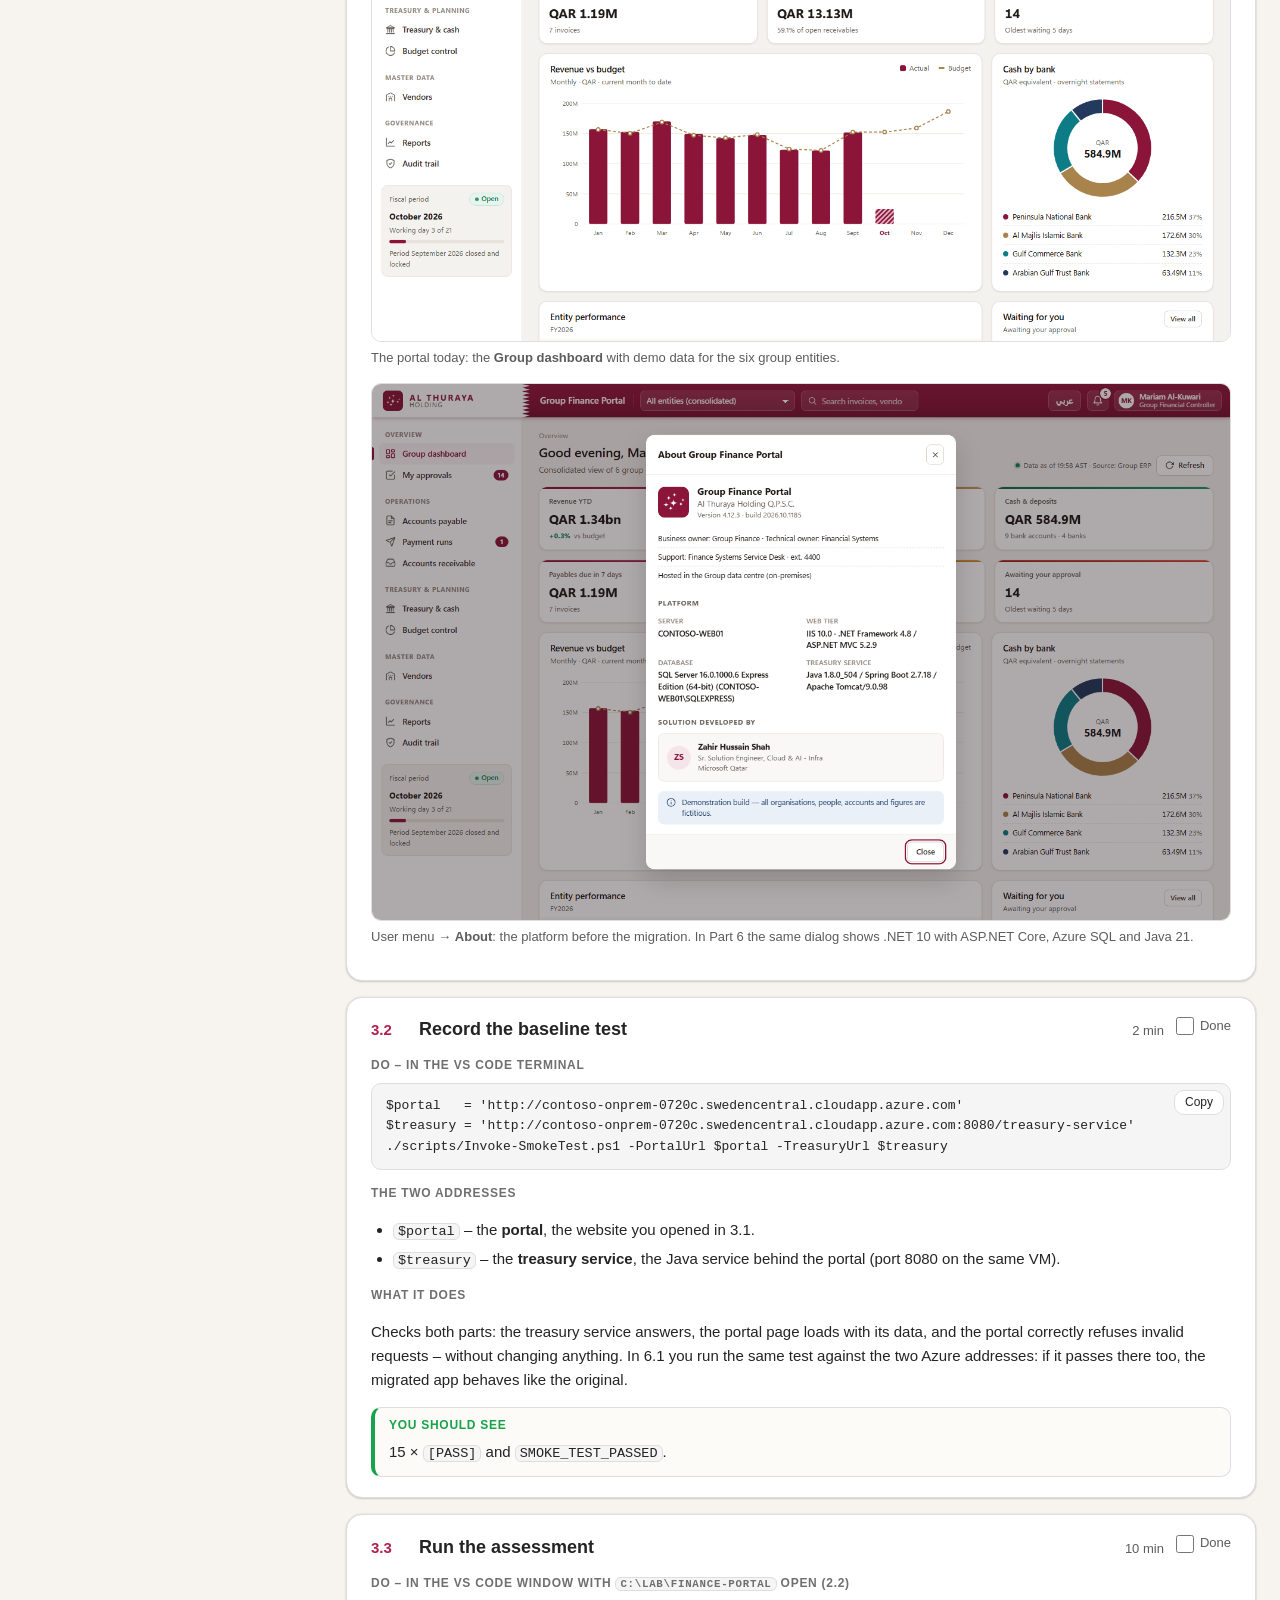
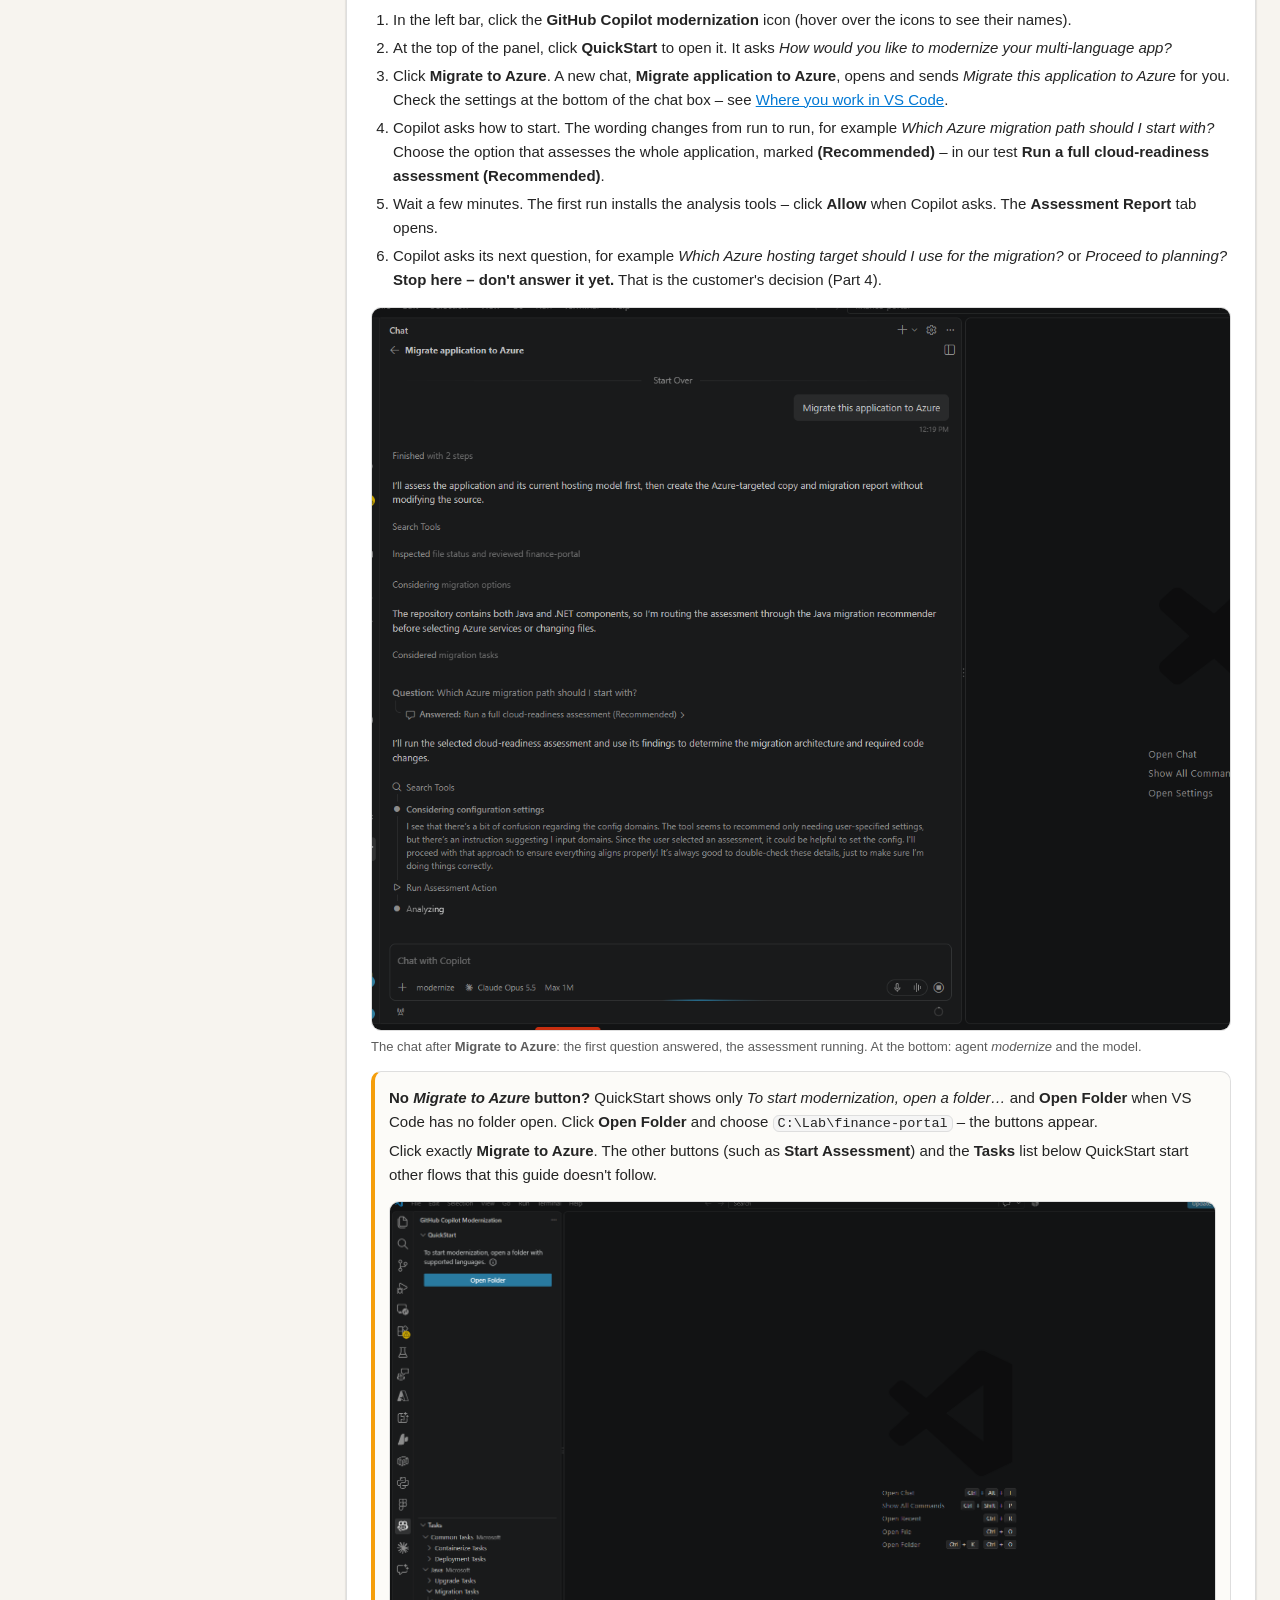
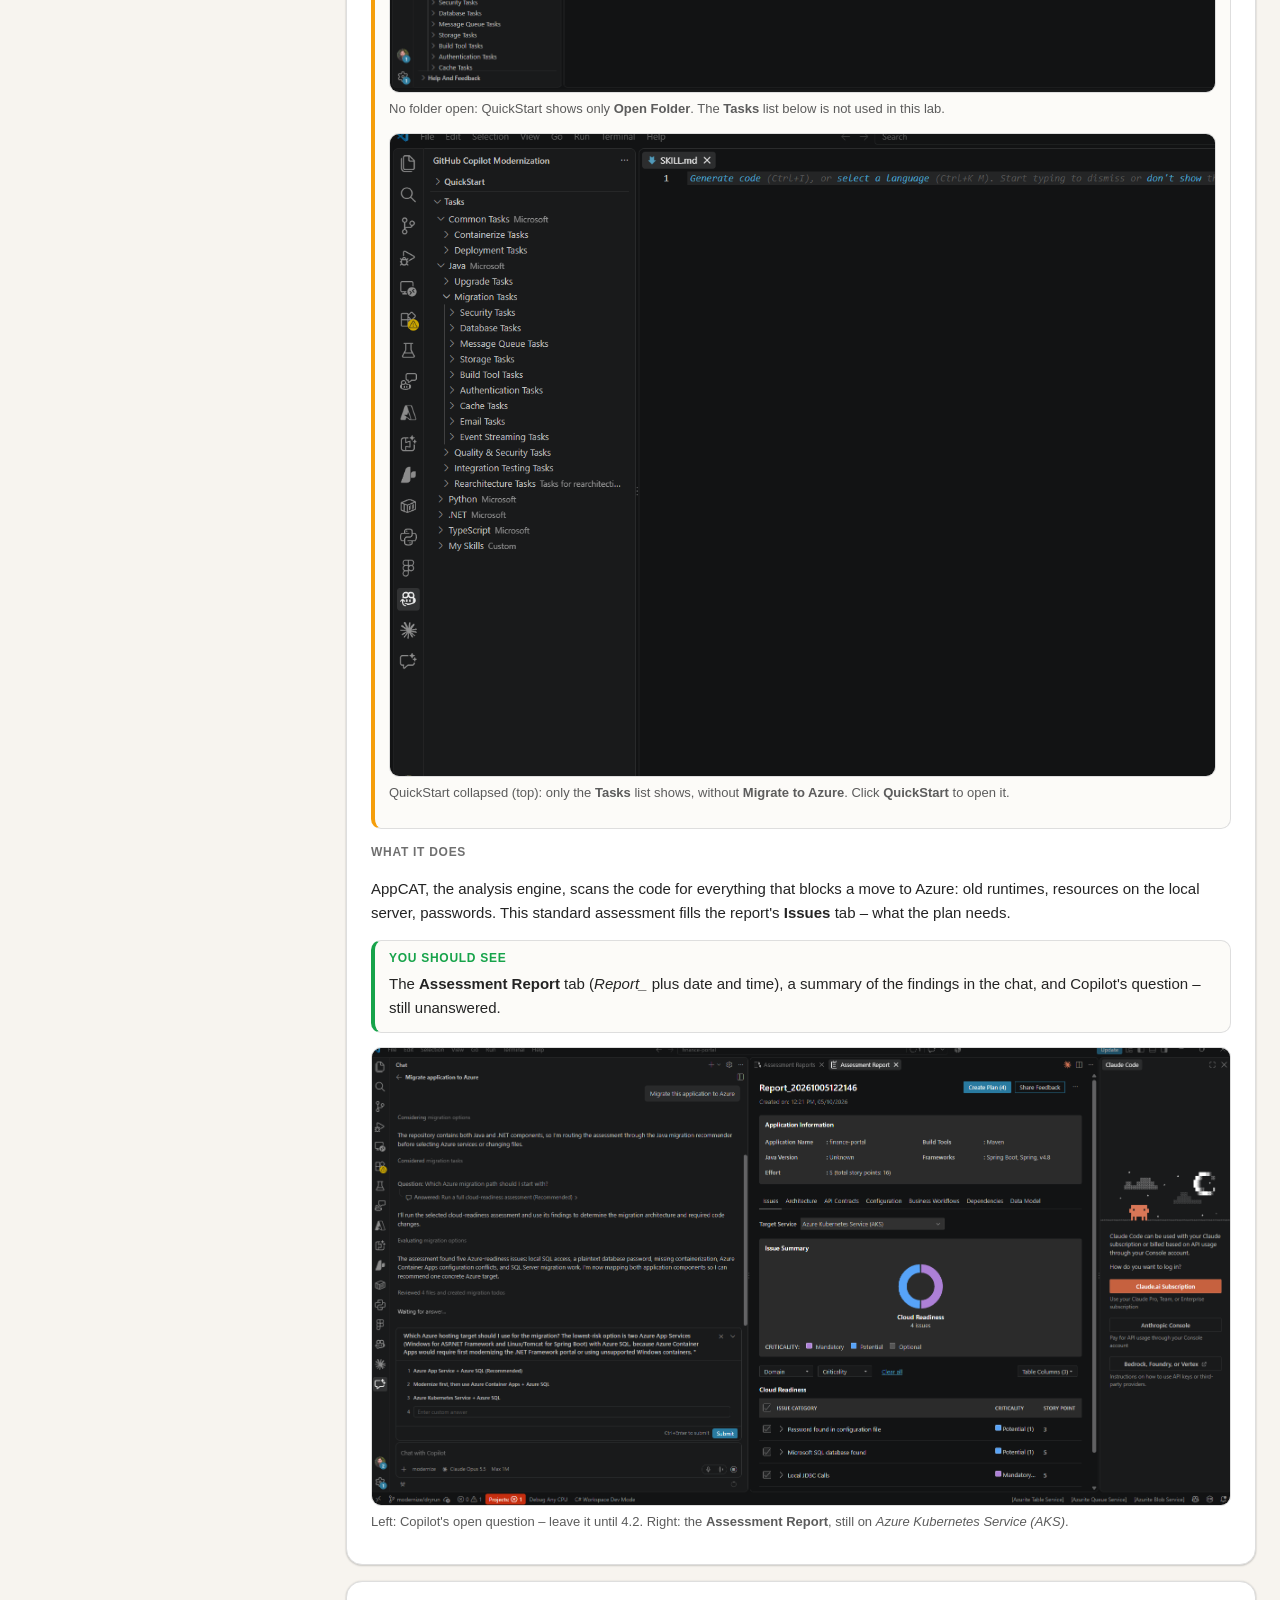
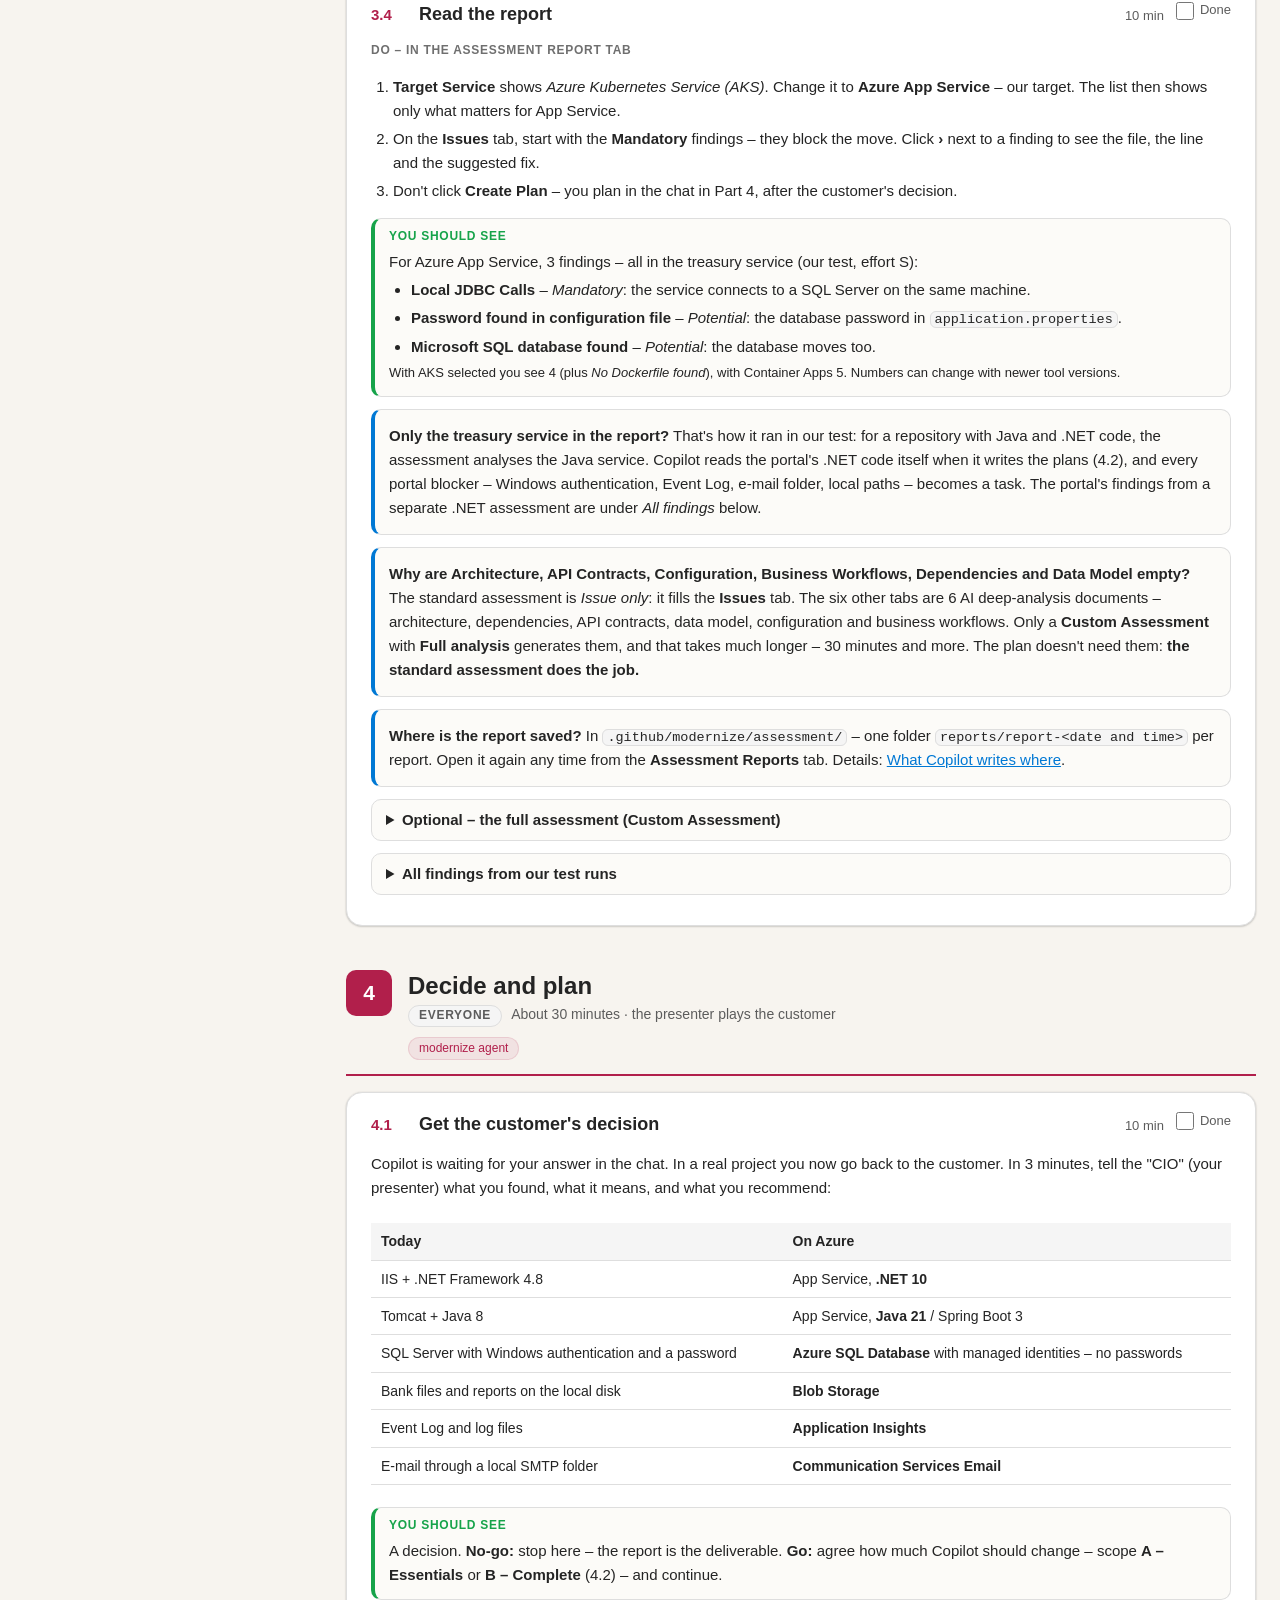
==== commit 94754d5a: "One repository (LabKit); on-premises VM scripts in scripts/ The guide, PDF, READMEs and facilitator " ====
--- a/docs/lab/lab-guide.html
+++ b/docs/lab/lab-guide.html
@@ -422,8 +422,13 @@
   .pc-foot { margin-top: auto; display: flex; justify-content: space-between; align-items: flex-end; gap: 6mm; padding-top: 5mm; border-top: 0.5pt solid rgba(255,255,255,0.38); font-size: 8.4pt; line-height: 1.5; color: #fbe4eb; }
   .pc-foot strong { color: #fff; font-size: 10.5pt; }
   .pc-foot .right { text-align: right; }
+  .print-cover a { color: #fff; text-decoration: none; }
+  .pc-foot > div:first-child { flex: none; }
+  .pc-foot a { white-space: nowrap; }
   .print-back { break-before: page; }
   .print-back .pc-title { margin-top: 0; font-size: 23pt; }
+  .pb-note { margin: 3mm 0 0; font-size: 9pt; color: #f6c9d6; }
+  .pb-note code { background: rgba(255,255,255,0.14); border-color: rgba(255,255,255,0.35); color: #fff; }
   .pb-changes { margin-top: 10mm; border-radius: 3mm; overflow: hidden; border: 0.5pt solid rgba(255,255,255,0.35); }
   .pb-head, .pb-row { display: grid; grid-template-columns: 1fr 9mm 1fr; align-items: center; }
   .pb-head { padding: 2.4mm 4mm; background: rgba(255,255,255,0.16); font-size: 8pt; font-weight: 700; letter-spacing: 0.12em; text-transform: uppercase; color: #f6c9d6; }
@@ -554,8 +559,8 @@
       <div class="pc-stat"><b>&asymp; 3&frac34; h</b><span>from approved plans to live on Azure</span></div>
     </div>
     <div class="pc-foot">
-      <div><strong>Zahir Hussain Shah</strong><br>Sr. Solution Engineer, Cloud &amp; AI &ndash; Infra &middot; Microsoft Qatar</div>
-      <div class="right">Validated end to end &middot; October 2026<br>.NET 10 &middot; Java 21 &middot; Azure App Service &middot; Azure SQL</div>
+      <div><strong>Zahir Hussain Shah</strong><br>Sr. Solution Engineer, Cloud &amp; AI &ndash; Infra<br>Microsoft Qatar</div>
+      <div class="right">Validated end to end &middot; October 2026<br>.NET 10 &middot; Java 21 &middot; Azure App Service &middot; Azure SQL<br><a href="https://github.com/zhshah/AlThuraya-App-Modernization-LabKit">github.com/zhshah/AlThuraya-App-Modernization-LabKit</a></div>
     </div>
   </div>
 </section>
@@ -668,6 +673,7 @@
   <div class="card">
     <h3>The scenario</h3>
     <p><strong>Al Thuraya Holding</strong> (fictitious) runs its <strong>Group Finance Portal</strong> on one Windows server in its own data centre: an <strong>ASP.NET MVC 5 portal on .NET Framework 4.8</strong> in IIS, a <strong>Java 8 / Spring Boot 2.7 treasury service</strong> in Tomcat, and two <strong>SQL Server</strong> databases. The CFO wants it on Azure – without a rewrite project.</p>
+    <p>In the lab, an Azure VM mimics that on-premises server: the application and its databases run on one Windows server, as in the customer's data centre. One script in the lab kit builds it – <code>scripts/Deploy-OnPremVM.ps1</code> (<a href="#s1-2">1.2</a>).</p>
     <div class="arch">
       <div class="zone">
         <div class="zone-title">Before – the customer's server (the lab VM)</div>
@@ -704,8 +710,8 @@
     <div class="table-wrap"><table>
       <thead><tr><th>Tool</th><th>What it does here</th><th>Part</th></tr></thead>
       <tbody>
-        <tr><td>PowerShell 7 and Azure CLI</td><td>Run the lab scripts and the Azure commands – Copilot's deployment uses your Azure CLI sign-in</td><td>1, 5, 6</td></tr>
-        <tr><td>Lab scripts (<code>onprem-vm/</code>)</td><td>Create, refresh and remove the "on-premises" VM</td><td>1, 7</td></tr>
+        <tr><td>PowerShell 7 and Azure CLI</td><td>Run the on-premises VM scripts and the Azure commands – Copilot's deployment uses your Azure CLI sign-in</td><td>1, 5, 6</td></tr>
+        <tr><td>On-premises VM scripts – <code>scripts/Deploy-OnPremVM.ps1</code>, <code>Update-OnPremVM.ps1</code>, <code>Remove-OnPremVM.ps1</code></td><td>Build the "on-premises" VM with the running application and its databases, refresh it, remove it</td><td>1, 7</td></tr>
         <tr><td>VS Code with <span class="chip">GitHub Copilot modernization</span> – chat agent <code>modernize</code></td><td>Assessment, plans, code changes and the deployment to Azure</td><td>3–5</td></tr>
         <tr><td><span class="chip">AppCAT</span></td><td>The analysis engine behind the assessment – installed automatically</td><td>3</td></tr>
         <tr><td>Bicep and a deployment script – written by Copilot</td><td>Create the Azure resources and deploy both apps (<code>infra/</code>)</td><td>5</td></tr>
@@ -729,7 +735,7 @@
         <tr><td><strong>Treasury service</strong></td><td><a href="http://contoso-onprem-0720c.swedencentral.cloudapp.azure.com:8080/treasury-service/">http://contoso-onprem-0720c.swedencentral.cloudapp.azure.com:8080/treasury-service</a></td><td>The Java service behind the portal: bank accounts, cash and payment runs – Java 8 on Tomcat, port 8080 of the same VM</td></tr>
         <tr><td><strong>Remote Desktop</strong></td><td><code>contoso-onprem-0720c.swedencentral.cloudapp.azure.com</code></td><td>Sign-in to the VM itself – user <code>contosoadmin</code>, password from your presenter</td></tr>
         <tr><th colspan="3">The code</th></tr>
-        <tr><td><strong>Repository</strong></td><td><a href="https://github.com/zhshah/AlThuraya-App-Modernization-Lab">github.com/zhshah/AlThuraya-App-Modernization-Lab</a></td><td>The application's source code – the same code that runs on the VM. Private: your presenter gives you access.</td></tr>
+        <tr><td><strong>Repository</strong></td><td><a href="https://github.com/zhshah/AlThuraya-App-Modernization-LabKit">github.com/zhshah/AlThuraya-App-Modernization-LabKit</a></td><td>The lab kit: the application's source code – the same code that runs on the VM – the scripts that build the on-premises VM, and this guide. Private: your presenter gives you access.</td></tr>
         <tr><th colspan="3">After Part 5 – on Azure, created by Copilot</th></tr>
         <tr><td><strong>Portal</strong></td><td><code>https://app-portal-0720c-<span class="v" data-v="team">team1</span>.azurewebsites.net</code></td><td>The same portal on App Service, .NET 10</td></tr>
         <tr><td><strong>Treasury service</strong></td><td><code>https://app-treasury-0720c-<span class="v" data-v="team">team1</span>.azurewebsites.net</code></td><td>The same service on App Service, Java 21</td></tr>
@@ -748,12 +754,12 @@
     <div class="part-letter">1</div>
     <div>
       <h2>Prepare the lab</h2>
-      <p class="part-meta"><span class="role presenter">Presenter</span> Run these from the lab kit folder (the one with <code>onprem-vm/</code>) in PowerShell 7</p>
-      <div class="chips"><span class="chip neutral">PowerShell 7</span><span class="chip neutral">Azure CLI</span><span class="chip neutral">Lab scripts</span><span class="chip neutral">Key Vault</span><span class="chip neutral">Remote Desktop</span></div>
-    </div>
-  </div>
-  <p>The lab is one Windows Server VM in Azure that plays the customer's on-premises server: IIS, SQL Server and Tomcat on one machine, running the portal and the treasury service with demo data. Your lab VM already exists: <code>vm-contoso-web01</code> in resource group <code>rg-contoso-onprem-swc</code>.</p>
-  <p>The lab kit – this guide, the lab scripts and the application – is the private repository <a href="https://github.com/zhshah/AlThuraya-App-Modernization-LabKit">zhshah/AlThuraya-App-Modernization-LabKit</a>. Run Part 1 from a clone of it: <code>git clone https://github.com/zhshah/AlThuraya-App-Modernization-LabKit.git</code>, then <code>cd AlThuraya-App-Modernization-LabKit</code>.</p>
+      <p class="part-meta"><span class="role presenter">Presenter</span> Run these in PowerShell 7 from your clone of the lab kit</p>
+      <div class="chips"><span class="chip neutral">PowerShell 7</span><span class="chip neutral">Azure CLI</span><span class="chip neutral">On-premises VM scripts</span><span class="chip neutral">Key Vault</span><span class="chip neutral">Remote Desktop</span></div>
+    </div>
+  </div>
+  <p>The lab is one Windows Server VM in Azure that mimics the customer's on-premises server: IIS, Tomcat and SQL Server on one machine, running the portal, the treasury service and their two databases with demo data. One script builds it: <code>scripts/Deploy-OnPremVM.ps1</code> (1.2). Your lab VM already exists: <code>vm-contoso-web01</code> in resource group <code>rg-contoso-onprem-swc</code>.</p>
+  <p>The lab kit – this guide, the on-premises VM scripts and the application – is the private repository <a href="https://github.com/zhshah/AlThuraya-App-Modernization-LabKit">zhshah/AlThuraya-App-Modernization-LabKit</a>. Run Part 1 from a clone of it: <code>git clone https://github.com/zhshah/AlThuraya-App-Modernization-LabKit.git</code>, then <code>cd AlThuraya-App-Modernization-LabKit</code>.</p>
 
   <article class="step" id="s1-1">
     <div class="step-head"><span class="step-num">1.1</span><h3>Sign in to Azure</h3><span class="step-time">5 min</span><label class="done-box"><input type="checkbox" data-step="s1-1">Done</label></div>
@@ -766,13 +772,20 @@
   </article>
 
   <article class="step" id="s1-2">
-    <div class="step-head"><span class="step-num">1.2</span><h3>Build the lab (first time only)</h3><span class="step-time">35–50 min</span><label class="done-box"><input type="checkbox" data-step="s1-2">Done</label></div>
-    <p><strong>Your lab already exists – skip this step.</strong> Run it only if the lab was removed and you need to build it again:</p>
-    <pre><code>./onprem-vm/Deploy-Lab.ps1 -ResourceGroup rg-contoso-onprem-swc -VnetResourceGroup sweden-central-vnet -VnetName Sweden-vNet -SubnetName default</code></pre>
+    <div class="step-head"><span class="step-num">1.2</span><h3>Deploy the on-premises VM (first time only)</h3><span class="step-time">35–50 min</span><label class="done-box"><input type="checkbox" data-step="s1-2">Done</label></div>
+    <p>One script builds the customer's "on-premises" server in Azure: a VM on which the application and its databases run, as in the customer's data centre. <strong>Your lab VM already exists – skip this step.</strong> Run it only if the VM was removed:</p>
+    <pre><code>./scripts/Deploy-OnPremVM.ps1 -ResourceGroup rg-contoso-onprem-swc -VnetResourceGroup sweden-central-vnet -VnetName Sweden-vNet -SubnetName default</code></pre>
+    <p>A lab of your own, for example in another subscription, needs only a resource group name – the script then creates its own network: <code>./scripts/Deploy-OnPremVM.ps1 -ResourceGroup rg-contoso-lab</code>. Such a lab gets its own addresses: use the ones the script prints instead of the addresses in this guide.</p>
     <span class="lbl">What it does</span>
-    <p>Creates the VM in your existing network <code>Sweden-vNet</code> (open only to your internet address), installs IIS, SQL Server Express, Java 8 and Tomcat, builds and deploys both applications with demo data, and tests everything. It reuses the same names, so the addresses in this guide stay valid.</p>
+    <ul>
+      <li><strong>Azure:</strong> a Windows Server 2022 VM with a public address that is open only to your internet address. The VM password goes into a Key Vault.</li>
+      <li><strong>Server software:</strong> IIS, SQL Server 2022 Express, Java 8 and Tomcat 9.</li>
+      <li><strong>Application:</strong> builds both applications on the server, deploys the portal to IIS and the treasury service to Tomcat, and creates the two databases with the demo data.</li>
+      <li><strong>Test:</strong> the end-to-end test, through the public address.</li>
+    </ul>
+    <p class="small">The same subscription and resource group give the same names, so the addresses in this guide stay valid.</p>
     <div class="callout tip"><p><strong>It stopped with an error?</strong> Run the same command again – it continues where it stopped.</p></div>
-    <div class="expect"><p>At the end it prints the portal, treasury and Remote Desktop addresses – the same as in <a href="#values">Your lab at a glance</a>.</p></div>
+    <div class="expect"><p>At the end it prints the portal, treasury and Remote Desktop addresses – the same as in <a href="#values">Your lab at a glance</a> – and how to get the VM password.</p></div>
   </article>
 
   <article class="step" id="s1-3">
@@ -797,8 +810,8 @@
       <li><strong>Azure:</strong> for each team a resource group – <code>rg-finance-team1</code>, <code>rg-finance-team2</code>, … – in which the team is <strong>Owner</strong>: Copilot's deployment gives the apps' managed identities their roles. Check that App Service (Linux, B1), Azure SQL and Communication Services are available in Sweden Central.</li>
       <li><strong>Azure Policy:</strong> does a policy in that subscription switch off public network access? Add your exemption to your prompt in 4.2, for example <em>Tag every resource SecurityControl=Ignore.</em> – our test did this.</li>
       <li><strong>GitHub Copilot:</strong> a licence with premium requests for everyone, with agent mode allowed by their organization.</li>
-      <li><strong>Code:</strong> add every participant's GitHub account to <a href="https://github.com/zhshah/AlThuraya-App-Modernization-Lab">zhshah/AlThuraya-App-Modernization-Lab</a> (Settings → Collaborators; read access is enough).</li>
-      <li><strong>Send them this guide</strong> – <code>lab-guide.html</code> together with its <code>images</code> and <code>sample-plans</code> folders – and ask them to finish Part 2 before the event.</li>
+      <li><strong>Code:</strong> add every participant's GitHub account to <a href="https://github.com/zhshah/AlThuraya-App-Modernization-LabKit">zhshah/AlThuraya-App-Modernization-LabKit</a> (Settings → Collaborators; read access is enough).</li>
+      <li><strong>Send them this guide</strong> – the PDF, <code>docs/lab/lab-guide.pdf</code> – and ask them to finish Part 2 before the event. Their clone (2.2) also holds the interactive version, <code>docs/lab/lab-guide.html</code>.</li>
       <li><strong>On the day, give them</strong> their team name – and the VM password (from 1.3) if they want to look inside the server.</li>
     </ul>
   </article>
@@ -811,7 +824,7 @@
     az network nsg rule update -g rg-contoso-onprem-swc --nsg-name nsg-vm-contoso-web01 -n $rule --source-address-prefixes $myIp -o none
 }
 "VM open to $myIp"
-./onprem-vm/Update-LabApp.ps1 -ResourceGroup rg-contoso-onprem-swc -ResetDemoData</code></pre>
+./scripts/Update-OnPremVM.ps1 -ResourceGroup rg-contoso-onprem-swc -ResetDemoData</code></pre>
     <span class="lbl">What it does</span>
     <p>The VM only accepts connections from allowed internet addresses. The first lines allow the venue's address – so everyone on the venue network can open the portal. The last line puts fresh demo data and the latest scripts on the VM (3–5 minutes) and starts the VM if it was stopped.</p>
     <div class="callout warn"><p><strong>The site doesn't load?</strong> Almost always the network changed. Run the first four lines again from the network you are on.</p></div>
@@ -857,7 +870,7 @@
     <span class="lbl">Do – in a new PowerShell window</span>
     <pre><code>mkdir C:\Lab -Force
 cd C:\Lab
-git clone https://github.com/zhshah/AlThuraya-App-Modernization-Lab.git finance-portal
+git clone https://github.com/zhshah/AlThuraya-App-Modernization-LabKit.git finance-portal
 cd finance-portal
 git checkout -b modernize/<span class="v" data-v="team">team1</span>
 code .</code></pre>
@@ -868,8 +881,8 @@
       <li>Open the VS Code terminal (<strong>Terminal → New Terminal</strong>) and sign in to Azure: <code>az login</code>. Use this terminal for all the following commands.</li>
     </ol>
     <span class="lbl">What you get</span>
-    <p>The customer's application exactly as it runs on the lab VM, in <code>C:\Lab\finance-portal</code>: <code>src/dotnet</code> (portal), <code>src/java/treasury-service</code>, <code>database</code> and <code>scripts</code>.</p>
-    <div class="expect"><p>The VS Code Explorer shows <strong>FINANCE-PORTAL</strong> with <code>src</code>, <code>database</code> and <code>scripts</code>. Work in this window for the rest of the lab: GitHub Copilot modernization works on the folder that is open in VS Code.</p></div>
+    <p>The lab kit, in <code>C:\Lab\finance-portal</code>: the customer's application exactly as it runs on the lab VM – <code>src/dotnet</code> (portal), <code>src/java/treasury-service</code> and <code>database</code> – plus <code>scripts</code> (the tests you run and the on-premises VM scripts) and <code>docs</code> (this guide).</p>
+    <div class="expect"><p>The VS Code Explorer shows <strong>FINANCE-PORTAL</strong> with <code>database</code>, <code>docs</code>, <code>scripts</code> and <code>src</code>. Work in this window for the rest of the lab: GitHub Copilot modernization works on the folder that is open in VS Code.</p></div>
     <div class="callout tip"><p><strong>Closed VS Code?</strong> Open the folder again: <strong>File → Open Folder…</strong> → <code>C:\Lab\finance-portal</code>.</p></div>
     <div class="callout warn"><p><strong>Never push to <code>main</code></strong> – it must stay unchanged for the next session. To start over, delete the <code>C:\Lab\finance-portal</code> folder and clone again.</p></div>
   </article>
@@ -1451,16 +1464,16 @@
 
   <div class="card" id="reset">
     <h3>Reset and clean up</h3>
-    <pre><code>./onprem-vm/Update-LabApp.ps1 -ResourceGroup rg-contoso-onprem-swc -ResetDemoData   <span class="cmt"># fresh demo data before the next session</span>
+    <pre><code>./scripts/Update-OnPremVM.ps1 -ResourceGroup rg-contoso-onprem-swc -ResetDemoData   <span class="cmt"># fresh demo data before the next session</span>
 az vm deallocate -g rg-contoso-onprem-swc -n vm-contoso-web01                       <span class="cmt"># pause the VM between events (stops compute costs)</span>
 az group delete -n rg-finance-team1 --yes --no-wait                                 <span class="cmt"># a team's Azure resources - repeat for team2, team3, ...</span>
-./onprem-vm/Remove-Lab.ps1 -ResourceGroup rg-contoso-onprem-swc                     <span class="cmt"># only when you no longer need the lab VM</span></code></pre>
-    <p class="small muted"><code>Update-LabApp.ps1</code> starts a paused VM automatically. The lab VM costs about USD 35 per month while it runs.</p>
+./scripts/Remove-OnPremVM.ps1 -ResourceGroup rg-contoso-onprem-swc                  <span class="cmt"># only when you no longer need the lab VM</span></code></pre>
+    <p class="small muted"><code>Update-OnPremVM.ps1</code> starts a paused VM automatically. The lab VM costs about USD 35 per month while it runs.</p>
   </div>
 
   <div class="card" id="tested">
     <h3>What was tested</h3>
-    <p><strong>5 October 2026 – the whole VS Code path, end to end by the GitHub Copilot modernization agent</strong> (version 1.24.0, Claude Opus 5.5), in a clone of the lab repository:</p>
+    <p><strong>5 October 2026 – the whole VS Code path, end to end by the GitHub Copilot modernization agent</strong> (version 1.24.0, Claude Opus 5.5), in a clone that held only the application – <code>src</code>, <code>database</code> and the participant scripts:</p>
     <ul>
       <li>QuickStart → <strong>Migrate to Azure</strong> → standard assessment: 5 findings in the treasury service, in a few minutes.</li>
       <li>Custom Assessment with Full analysis and Security: 14 issues; the six documents didn't arrive and it was cancelled at 99%.</li>
@@ -1475,13 +1488,13 @@
       <li>Code changes: all tasks succeeded – portal in about 105 minutes, treasury in 72 minutes.</li>
       <li>Data copy from the VM to Azure SQL with <code>scripts/Copy-DatabasesToAzureSql.ps1</code>: 19 tables / 1,902 rows and 7 tables / 279 rows identical – the alternative to the demo data, if you want the server's real data (<a href="04-deploy-and-verify.md">04-deploy-and-verify.md</a>).</li>
     </ul>
-    <div class="callout warn"><p><strong>Not tested yet – rehearse once before the first event:</strong> prompt A and B word for word – with your names, B1 and an existing resource group – and prompt B's extra security work.</p></div>
+    <div class="callout warn"><p><strong>Not tested yet – rehearse once before the first event:</strong> prompt A and B word for word (with your names, B1 and an existing resource group), prompt B's extra security work, and Parts 3–6 in a clone of the whole lab kit – our test clone held only the application.</p></div>
     <p class="small muted">This guide is set up for the lab VM <code>contoso-onprem-0720c</code> in resource group <code>rg-contoso-onprem-swc</code>. For a lab in another subscription or resource group, replace <code>0720c</code> and <code>rg-contoso-onprem-swc</code> in this file.</p>
   </div>
 </section>
 
 <footer>
-  <p>Application code: <a href="https://github.com/zhshah/AlThuraya-App-Modernization-Lab">zhshah/AlThuraya-App-Modernization-Lab</a>. Lab kit – this guide, the lab scripts and the application: <a href="https://github.com/zhshah/AlThuraya-App-Modernization-LabKit">zhshah/AlThuraya-App-Modernization-LabKit</a> (presenters). Keep the <code>images</code> and <code>sample-plans</code> folders next to this file – the screenshots and sample plans live there. Presenters: the Markdown files next to this guide (<a href="README.md">README.md</a> and the modules) are the detailed reference, including optional alternatives such as the Modernize CLI.</p>
+  <p>Repository: <a href="https://github.com/zhshah/AlThuraya-App-Modernization-LabKit">zhshah/AlThuraya-App-Modernization-LabKit</a> – this guide, the application, and <code>scripts/Deploy-OnPremVM.ps1</code>, which builds the on-premises VM. Keep the <code>images</code> and <code>sample-plans</code> folders next to this file – the screenshots and sample plans live there. Presenters: the Markdown files next to this guide (<a href="README.md">README.md</a> and the modules) are the detailed reference, including optional alternatives such as the Modernize CLI.</p>
   <p>All organisations, people, accounts and figures in the demo application are fictitious.</p>
 </footer>
 </main>
@@ -1502,10 +1515,11 @@
       <div class="pb-row"><span><b>SQL Server Express</b>Two databases &middot; Windows authentication and a SQL password</span><span class="pb-arrow">&rarr;</span><span><b>Azure SQL Database</b>Managed identities &ndash; no passwords</span></div>
       <div class="pb-row"><span><b>Local disk and Windows</b>Bank files and reports &middot; SMTP pickup folder &middot; Event Log</span><span class="pb-arrow">&rarr;</span><span><b>Azure services</b>Blob Storage &middot; Communication Services Email &middot; Application Insights</span></div>
     </div>
+    <p class="pb-note">Before: an Azure VM that mimics the customer&rsquo;s data centre &ndash; built from the lab kit with one command, <code>scripts/Deploy-OnPremVM.ps1</code>.</p>
     <p class="pb-people"><strong>People made the decisions:</strong> approve the migration, choose the scope, review the plans, answer Copilot&rsquo;s questions and sign in to Azure. Nobody edited the code or created a resource by hand.</p>
     <div class="pc-foot">
       <div><strong>Zahir Hussain Shah</strong><br>Sr. Solution Engineer, Cloud &amp; AI &ndash; Infra<br>Microsoft Qatar</div>
-      <div class="right">Lab kit: github.com/zhshah/AlThuraya-App-Modernization-LabKit<br>All organisations, people, accounts and figures in the demo application are fictitious.</div>
+      <div class="right">Lab kit: <a href="https://github.com/zhshah/AlThuraya-App-Modernization-LabKit">github.com/zhshah/AlThuraya-App-Modernization-LabKit</a><br>All organisations, people, accounts and figures<br>in the demo application are fictitious.</div>
     </div>
   </div>
 </section>
